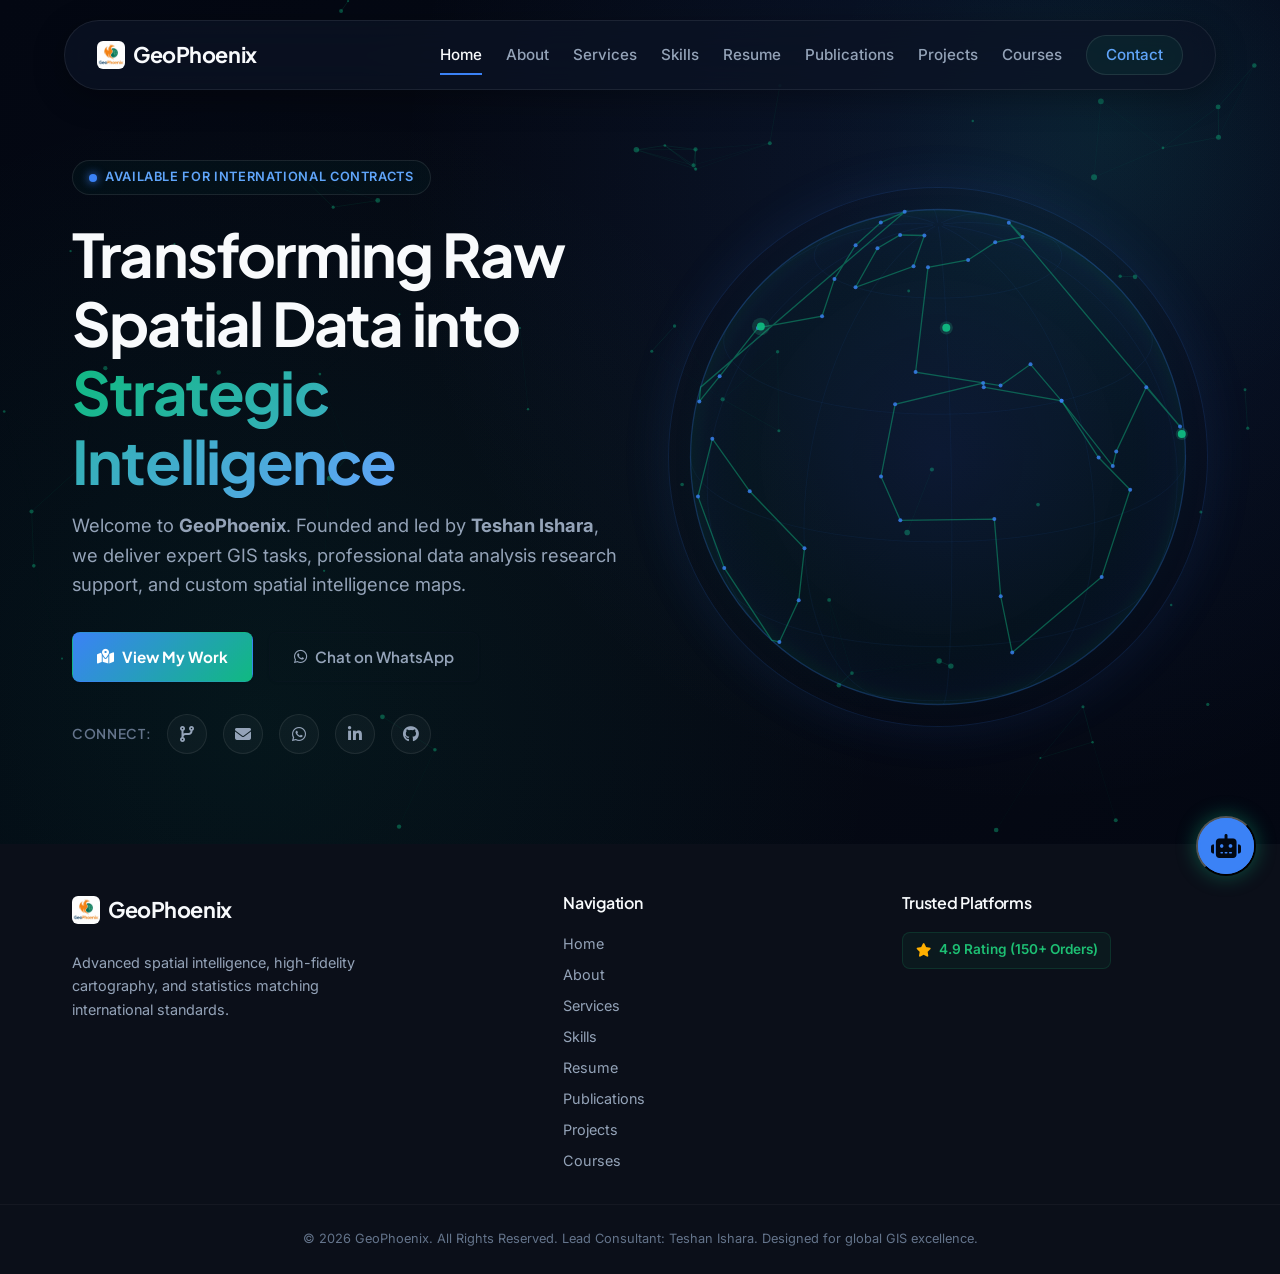
==== index.html @ 9469220d "feat: implement interactive 3D mesh globe with boundaries, nest stats subsection inside about, incre" ====
<!DOCTYPE html>
<html lang="en">

<head>
    <meta charset="UTF-8">
    <meta name="viewport" content="width=device-width, initial-scale=1.0">
    <title>GeoPhoenix | GIS & Data Analysis Research Support</title>

    <!-- Favicon -->
    <link rel="icon" type="image/jpeg" href="assets/geophoenix-logo.jpg">

    <meta name="google-site-verification" content="uUXSE0ca8Nh4o9iMwyN0jMPc1jZENHCy-AtY5cXCFG4" />
    <meta name="msvalidate.01" content="DB58D97840555A945434D1D0129786B9" />
    <meta name="description"
        content="GeoPhoenix provides expert GIS tasks, data analysis research support, and spatial modeling using QGIS, Python, and SPSS. Led by Teshan Ishara.">
    <meta name="keywords"
        content="gis tasks, data analysis research support, gis consultant, spatial intelligence, QGIS expert, ArcGIS Pro consultant, python data analysis, R scripting, SPSS academic support, GIS mapping, remote sensing, Sri Lanka, USA, UK, Europe, Australia">
    <meta name="author" content="GeoPhoenix">
    <link rel="canonical" href="https://geophoenixgis.com/">

    <!-- Open Graph (Facebook / LinkedIn) -->
    <meta property="og:type" content="website">
    <meta property="og:site_name" content="GeoPhoenix">
    <meta property="og:title" content="GeoPhoenix | GIS Tasks & Data Analysis Research Support">
    <meta property="og:description"
        content="Expert GIS tasks, remote sensing, urban planning, service area routing, and data modeling with QGIS, ArcGIS Pro, Python, R, and SPSS.">
    <meta property="og:image" content="https://geophoenixgis.com/assets/geophoenix-logo.jpg">
    <meta property="og:url" content="https://geophoenixgis.com/">

    <!-- Twitter -->
    <meta name="twitter:card" content="summary_large_image">
    <meta name="twitter:title" content="GeoPhoenix | GIS Tasks & Data Analysis Research Support">
    <meta name="twitter:description"
        content="Expert GIS tasks, data analysis research support, routing, and statistical data modeling. QGIS, ArcGIS Pro, Python, R, SPSS.">
    <meta name="twitter:image" content="https://geophoenixgis.com/assets/geophoenix-logo.jpg">

    <!-- Fonts -->
    <link rel="preconnect" href="https://fonts.googleapis.com">
    <link rel="preconnect" href="https://fonts.gstatic.com" crossorigin>
    <link
        href="https://fonts.googleapis.com/css2?family=Inter:wght@300;400;500;600;700&family=Plus+Jakarta+Sans:wght@300;400;500;600;700;800&display=swap"
        rel="stylesheet">

    <!-- FontAwesome for Icons -->
    <link rel="stylesheet" href="https://cdnjs.cloudflare.com/ajax/libs/font-awesome/6.4.0/css/all.min.css">

    <!-- Custom CSS (Parallel Loading for Performance with Cache-Busting) -->
    <link rel="stylesheet" href="css/variables.css?v=3.0">
    <link rel="stylesheet" href="css/base.css?v=3.0">
    <link rel="stylesheet" href="css/portfolio.css?v=3.0">
    <link rel="stylesheet" href="css/lms.css?v=3.0">
    <link rel="stylesheet" href="css/chatbot.css?v=3.0">
    <link rel="stylesheet" href="css/animations.css?v=3.0">

    <!-- JSON-LD Structured Data for SEO (Google Search Starter Guide Compliant) -->
    <script type="application/ld+json">
    {
      "@context": "https://schema.org",
      "@type": "ProfessionalService",
      "name": "GeoPhoenix - GIS, Data Analysis & Research Support",
      "image": "https://geophoenixgis.com/assets/geophoenix-logo.jpg",
      "logo": "https://geophoenixgis.com/assets/geophoenix-logo.jpg",
      "description": "GeoPhoenix provides expert GIS tasks, professional data analysis research support, and custom spatial modeling using QGIS, ArcGIS Pro, Python, R, and SPSS.",
      "url": "https://geophoenixgis.com/",
      "telephone": "+94715298267",
      "email": "contact@geophoenixgis.com",
      "priceRange": "$$",
      "address": {
        "@type": "PostalAddress",
        "addressCountry": "LK"
      },
      "founder": {
        "@type": "Person",
        "name": "Teshan Ishara",
        "jobTitle": "Founder & Lead GIS Specialist",
        "image": "https://geophoenixgis.com/assets/teshan-profile.jpg",
        "worksFor": {
          "@type": "Organization",
          "name": "University of Southampton"
        }
      },
      "sameAs": [
        "https://www.linkedin.com/in/teshan-ishara-80b9bb156",
        "https://github.com/teshanishara",
        "https://www.fiverr.com/s/AyNPwDX"
      ],
      "aggregateRating": {
        "@type": "AggregateRating",
        "ratingValue": "4.9",
        "reviewCount": "150"
      },
      "knowsAbout": [
        "Geographic Information Systems",
        "GIS Tasks",
        "Data Analysis Research Support",
        "QGIS",
        "ArcGIS Pro",
        "Python Data Science",
        "R Statistics",
        "SPSS Academic Support",
        "Marine Science",
        "Environmental Spatial Modeling"
      ]
    }
    </script>
</head>

<body>



    <!-- Header / Navigation -->
    <header class="header">
        <div class="container nav-container">
            <a href="#" class="logo" id="nav-logo"
                style="display: inline-flex; align-items: center; gap: var(--space-2);">
                <img src="assets/geophoenix-logo.jpg" alt="GeoPhoenix Logo"
                    style="height: 28px; width: 28px; border-radius: 6px; object-fit: cover;">
                <span class="logo-text">GeoPhoenix</span>
            </a>

            <nav class="nav-links" id="nav-menu">
                <a href="#home" class="nav-link active">Home</a>
                <a href="#about" class="nav-link">About</a>
                <a href="#services" class="nav-link">Services</a>
                <a href="#skills" class="nav-link">Skills</a>
                <a href="#resume" class="nav-link">Resume</a>
                <a href="#publications" class="nav-link">Publications</a>
                <a href="#projects" class="nav-link">Projects</a>
                <a href="#courses" class="nav-link">Courses</a>
                <a href="#contact" class="nav-link contact-btn">Contact</a>
            </nav>

            <button class="hamburger-menu" id="hamburger" aria-label="Toggle Navigation Menu">
                <span class="bar"></span>
                <span class="bar"></span>
                <span class="bar"></span>
            </button>
        </div>
    </header>

    <!-- Hero Section -->
    <section class="hero-section" id="home">
        <!-- Interactive Canvas Particle Background -->
        <canvas id="data-canvas" class="hero-particles"></canvas>
        <div class="hero-bg-glow"></div>
        <div class="container hero-container">
            <div class="hero-content">
                <div class="badge-container">
                    <span class="badge-dot"></span>
                    <span class="hero-badge">Available for International Contracts</span>
                </div>

                <h1 class="hero-title">
                    Transforming Raw Spatial Data into <span class="text-glow">Strategic Intelligence</span>
                </h1>

                <p class="hero-subtitle">
                    Welcome to <strong class="name-highlight">GeoPhoenix</strong>. Founded and led by <strong
                        class="name-highlight">Teshan Ishara</strong>, we deliver expert GIS tasks, professional data
                    analysis research support, and custom spatial intelligence maps.
                </p>

                <div class="hero-actions">
                    <a href="#projects" class="btn btn-primary">
                        <i class="fa-solid fa-map-location-dot"></i> View My Work
                    </a>
                    <a href="https://wa.me/94715298267?text=Hi%20Teshan,%20I%20am%20interested%20in%20your%20GIS%20and%20Data%20Analysis%20services."
                        target="_blank" class="btn btn-outline">
                        <i class="fa-brands fa-whatsapp"></i> Chat on WhatsApp
                    </a>
                </div>

                <div class="hero-socials">
                    <span class="social-label">Connect:</span>
                    <a href="https://www.fiverr.com/s/AyNPwDX" target="_blank" class="social-icon"
                        title="Fiverr Profile"><i class="fa-solid fa-code-branch"></i></a>
                    <a href="mailto:contact@geophoenixgis.com" class="social-icon" title="Email Me"><i
                            class="fa-solid fa-envelope"></i></a>
                    <a href="https://wa.me/94715298267?text=Hi%20Teshan,%20I%20am%20interested%20in%20your%20GIS%20and%20Data%20Analysis%20services."
                        target="_blank" class="social-icon" title="WhatsApp Me"><i
                            class="fa-brands fa-whatsapp"></i></a>
                    <a href="https://www.linkedin.com/in/teshan-ishara-80b9bb156" target="_blank" class="social-icon"
                        title="LinkedIn Profile"><i class="fa-brands fa-linkedin-in"></i></a>
                    <a href="https://github.com/teshanishara" target="_blank" class="social-icon"
                        title="GitHub Profile"><i class="fa-brands fa-github"></i></a>
                </div>
            </div>

            <div class="hero-media">
                <!-- Large Centerpiece 3D Canvas Earth Globe -->
                <div class="globe-wrapper">
                    <canvas id="globe-canvas"></canvas>
                </div>
            </div>
        </div>
    </section>

    <!-- About Me Section -->
    <section class="about-section" id="about">
        <div class="container">
            <div class="section-header">
                <span class="section-subtitle">Profile</span>
                <h2 class="section-title">Bridging Ecological Science & Spatial Analytics</h2>
            </div>

            <div class="about-bento">
                <!-- Card 1: Professional Profile Headshot (spans 1 column) -->
                <div class="glass-card bento-image-card reveal-on-scroll slide-up">
                    <img src="assets/teshan-profile.jpg?v=3.0" alt="Teshan Ishara - Founder & Lead GIS Specialist">
                </div>

                <!-- Card 2: Description (spans 2 columns) -->
                <div class="glass-card bento-desc-card reveal-on-scroll slide-up">
                    <p
                        style="margin-bottom: var(--space-4); font-size: 1.05rem; color: var(--text-primary); font-weight: 500;">
                        With a strong academic background in spatial analysis and data science, I have spent over 6
                        years
                        delivering highly accurate GIS mapping, urban planning layouts, service area analysis, and
                        statistical models for clients across the USA, UK, Europe, and Australia. I merge domain
                        expertise
                        in environmental systems with advanced geoprocessing to solve complex spatial challenges.
                    </p>
                    <p style="color: var(--text-secondary); font-size: 0.95rem;">
                        Whether you need a flood risk vulnerability assessment, municipal suitability analysis, service
                        accessibility mapping, or sophisticated scripting in Python, R, and SPSS to automate spatial
                        workflows, I deliver professional-grade, publication-ready spatial outputs.
                    </p>
                </div>

                <!-- Card 3: Academic Badge (spans 1 column) -->
                <div class="glass-card bento-badge-card reveal-on-scroll slide-up">
                    <div class="badge-icon"><i class="fa-solid fa-graduation-cap"></i></div>
                    <h3>BSc (Hons)</h3>
                    <p>Fisheries & Marine Sciences</p>
                </div>

                <!-- Card 4: Research Assistant (spans 1 column) -->
                <div class="glass-card bento-badge-card reveal-on-scroll slide-up">
                    <div class="badge-icon" style="color: var(--accent-mint);"><i class="fa-solid fa-flask-vial"></i>
                    </div>
                    <h3>Research</h3>
                    <p
                        style="font-size: 0.85rem; line-height: 1.4; color: var(--text-secondary); max-width: 90%; margin: 0.5rem auto 0;">
                        Research Assistant for University of Southampton projects, specializing in data analysis and
                        geospatial research support.
                    </p>
                </div>

                <!-- Card 5: Quote (spans 1 column) -->
                <div class="glass-card bento-quote-card reveal-on-scroll slide-up">
                    <i class="fa-solid fa-quote-left quote-icon"></i>
                    <p>Merging ecological domain expertise with spatial science allows me to craft data models that are
                        both scientifically rigorous and visually compelling.</p>
                </div>

                <!-- Card 6: Key Points (spans 3 columns) -->
                <div class="glass-card bento-points-card reveal-on-scroll slide-up" style="grid-column: span 3;">
                    <h3 style="margin-bottom: var(--space-3); font-size: 1.25rem;">Why Work With Me</h3>
                    <div class="bento-points-grid" style="grid-template-columns: repeat(3, 1fr);">
                        <div class="bento-point-item">
                            <div class="point-icon"><i class="fa-solid fa-circle-check"></i></div>
                            <div>
                                <h4>Multidisciplinary GIS</h4>
                                <p>Expertise spanning urban planning, routing, service area analysis, and environmental
                                    science.</p>
                            </div>
                        </div>
                        <div class="bento-point-item">
                            <div class="point-icon"><i class="fa-solid fa-circle-check"></i></div>
                            <div>
                                <h4>Global Communication</h4>
                                <p>Serving corporate, academic, and governmental clients with rapid turnaround.</p>
                            </div>
                        </div>
                        <div class="bento-point-item">
                            <div class="point-icon"><i class="fa-solid fa-circle-check"></i></div>
                            <div>
                                <h4>Academic Rigor</h4>
                                <p>Specialized research support using advanced geostatistics and reproducible script
                                    pipelines.</p>
                            </div>
                        </div>
            <!-- Stats Dashboard Sub-section -->
            <div class="stats-section" style="margin-top: var(--space-8); width: 100%; border: none; background: transparent; padding: 0;">
                <div class="stats-container">
                    <div class="stat-card">
                        <div class="stat-icon-wrap"><i class="fa-solid fa-earth-americas"></i></div>
                        <div class="stat-numbers"><span class="counter" data-target="150">0</span>+</div>
                        <div class="stat-label">Completed Orders Globally</div>
                    </div>
                    <div class="stat-card">
                        <div class="stat-icon-wrap"><i class="fa-solid fa-users"></i></div>
                        <div class="stat-numbers"><span class="counter" data-target="100">0</span>+</div>
                        <div class="stat-label">Unique Global Clients</div>
                    </div>
                    <div class="stat-card">
                        <div class="stat-icon-wrap"><i class="fa-solid fa-star"></i></div>
                        <div class="stat-numbers"><span class="counter-float" data-target="4.9">0.0</span>/5.0</div>
                        <div class="stat-label">Fiverr Client Rating</div>
                    </div>
                    <div class="stat-card">
                        <div class="stat-icon-wrap"><i class="fa-solid fa-clock"></i></div>
                        <div class="stat-numbers">&lt; <span class="counter" data-target="1">0</span> Hr</div>
                        <div class="stat-label">Average Response Rate</div>
                    </div>
                    <div class="stat-card">
                        <div class="stat-icon-wrap"><i class="fa-solid fa-briefcase"></i></div>
                        <div class="stat-numbers"><span class="counter" data-target="6">0</span>+ Yrs</div>
                        <div class="stat-label">Professional Experience</div>
                    </div>
                </div>
            </div>
        </div>
    </section>

    <!-- Services Section -->
    <section class="services-section" id="services">
        <div class="hexagon-bg"></div>
        <div class="container">
            <div class="section-header center">
                <span class="subtitle">My Offerings</span>
                <h2 class="section-title">Specialized GIS & Data Analysis Services</h2>
                <div class="accent-line center"></div>
                <p class="section-description">
                    High-fidelity spatial modeling, academic statistics, and custom research packages tailored to meet
                    international publication standards.
                </p>
            </div>

            <div class="services-grid-container">
                <!-- Card 1: GIS Mapping Services -->
                <div class="service-card glass-card">
                    <div class="service-glow-edge"></div>
                    <div class="card-badge">GIS Specialist</div>
                    <div class="service-icon-wrap">
                        <i class="fa-solid fa-earth-americas"></i>
                    </div>
                    <h3>GIS Mapping & Remote Sensing</h3>
                    <p class="card-desc">Advanced spatial data rendering, terrain modeling, and satellite imagery
                        analysis to map environmental hazards and changes.</p>
                    <ul class="service-features-list">
                        <li><i class="fa-solid fa-caret-right"></i> <strong>Flood Risk Maps</strong> - Hydrological
                            modeling & inundation zone delineation</li>
                        <li><i class="fa-solid fa-caret-right"></i> <strong>LULC Mapping</strong> - Land Use/Cover
                            classification via remote sensing</li>
                        <li><i class="fa-solid fa-caret-right"></i> <strong>Suitability Analysis</strong> -
                            Multi-criteria evaluation for site selection</li>
                        <li><i class="fa-solid fa-caret-right"></i> <strong>Heat Island Analysis</strong> - Land Surface
                            Temperature (LST) mapping</li>
                    </ul>
                </div>

                <!-- Card 2: Data Analysis & Visualization -->
                <div class="service-card glass-card highlighted-card">
                    <div class="service-glow-edge"></div>
                    <div class="card-badge recommended-badge">Recommended</div>
                    <div class="service-icon-wrap">
                        <i class="fa-solid fa-chart-line"></i>
                    </div>
                    <h3>Data Analysis & Visualization</h3>
                    <p class="card-desc">Leveraging Python, R, and SPSS to conduct statistical validation, ecological
                        modeling, and generate high-impact reports.</p>
                    <ul class="service-features-list">
                        <li><i class="fa-solid fa-caret-right"></i> <strong>Python/R Statistical Analysis</strong> -
                            Scripted spatial modeling & ANOVA</li>
                        <li><i class="fa-solid fa-caret-right"></i> <strong>SPSS Data Support</strong> - Hypotheses
                            testing, regression & correlation</li>
                        <li><i class="fa-solid fa-caret-right"></i> <strong>Interactive Dashboards</strong> - Custom
                            data viz, charts, & HTML reports</li>
                        <li><i class="fa-solid fa-caret-right"></i> <strong>Plant Ecology Analysis</strong> - Species
                            abundance & community modeling</li>
                    </ul>
                </div>

                <!-- Card 3: Academic Support Package -->
                <div class="service-card glass-card">
                    <div class="service-glow-edge"></div>
                    <div class="card-badge">Academic</div>
                    <div class="service-icon-wrap">
                        <i class="fa-solid fa-user-graduate"></i>
                    </div>
                    <h3>Academic Support Package</h3>
                    <p class="card-desc">Comprehensive support for university theses and research publications, bridging
                        methodology and results.</p>
                    <ul class="service-features-list">
                        <li><i class="fa-solid fa-caret-right"></i> <strong>Thesis GIS Chapters</strong> - Map design,
                            layout creation, and data descriptions</li>
                        <li><i class="fa-solid fa-caret-right"></i> <strong>Research Map Design</strong> -
                            High-resolution figures for journal submission</li>
                        <li><i class="fa-solid fa-caret-right"></i> <strong>Methodology Design</strong> - Explaining
                            spatial analysis steps and model validation</li>
                        <li><i class="fa-solid fa-caret-right"></i> <strong>Scientific Data Modeling</strong> -
                            Statistical results verification and formatting</li>
                    </ul>
                </div>
            </div>
        </div>
    </section>

    <!-- Skills Matrix Section -->
    <section class="skills-section" id="skills">
        <div class="container">
            <div class="section-header center">
                <span class="subtitle">My Arsenal</span>
                <h2 class="section-title">Technical Expertise & Toolkit</h2>
                <div class="accent-line center"></div>
            </div>

            <div class="skills-grid">
                <!-- GIS Software -->
                <div class="skill-category-card">
                    <div class="category-header">
                        <i class="fa-solid fa-layer-group"></i>
                        <h3>GIS & Remote Sensing</h3>
                    </div>
                    <ul class="skill-list">
                        <li>
                            <div class="skill-info"><span>QGIS</span><span class="percentage">95%</span></div>
                            <div class="progress-bar">
                                <div class="progress-fill" style="width: 95%"></div>
                            </div>
                        </li>
                        <li>
                            <div class="skill-info"><span>ArcGIS Pro</span><span class="percentage">90%</span></div>
                            <div class="progress-bar">
                                <div class="progress-fill" style="width: 90%"></div>
                            </div>
                        </li>
                        <li>
                            <div class="skill-info"><span>ArcMap</span><span class="percentage">85%</span></div>
                            <div class="progress-bar">
                                <div class="progress-fill" style="width: 85%"></div>
                            </div>
                        </li>
                        <li>
                            <div class="skill-info"><span>Cartography & Layout Design</span><span
                                    class="percentage">95%</span></div>
                            <div class="progress-bar">
                                <div class="progress-fill" style="width: 95%"></div>
                            </div>
                        </li>
                    </ul>
                </div>

                <!-- Programming & Data Science -->
                <div class="skill-category-card">
                    <div class="category-header">
                        <i class="fa-solid fa-code"></i>
                        <h3>Data Science & Scripting</h3>
                    </div>
                    <ul class="skill-list">
                        <li>
                            <div class="skill-info"><span>Python (Pandas, GeoPandas, Rasterio)</span><span
                                    class="percentage">85%</span></div>
                            <div class="progress-bar">
                                <div class="progress-fill" style="width: 85%"></div>
                            </div>
                        </li>
                        <li>
                            <div class="skill-info"><span>R Studio (ggplot2, sf, raster)</span><span
                                    class="percentage">80%</span></div>
                            <div class="progress-bar">
                                <div class="progress-fill" style="width: 80%"></div>
                            </div>
                        </li>
                        <li>
                            <div class="skill-info"><span>Advanced MS Excel (VBA, PowerQuery)</span><span
                                    class="percentage">95%</span></div>
                            <div class="progress-bar">
                                <div class="progress-fill" style="width: 95%"></div>
                            </div>
                        </li>
                        <li>
                            <div class="skill-info"><span>SQL Spatial Databases</span><span
                                    class="percentage">75%</span></div>
                            <div class="progress-bar">
                                <div class="progress-fill" style="width: 75%"></div>
                            </div>
                        </li>
                    </ul>
                </div>

                <!-- Specialized Domain Areas -->
                <div class="skill-category-card">
                    <div class="category-header">
                        <i class="fa-solid fa-anchor"></i>
                        <h3>Domain Specializations</h3>
                    </div>
                    <ul class="skill-list">
                        <li>
                            <div class="skill-info"><span>Marine Spatial Planning</span><span
                                    class="percentage">90%</span></div>
                            <div class="progress-bar">
                                <div class="progress-fill" style="width: 90%"></div>
                            </div>
                        </li>
                        <li>
                            <div class="skill-info"><span>Environmental Impact Assessment (EIA)</span><span
                                    class="percentage">85%</span></div>
                            <div class="progress-bar">
                                <div class="progress-fill" style="width: 85%"></div>
                            </div>
                        </li>
                        <li>
                            <div class="skill-info"><span>Terrain & Hydrological Modeling</span><span
                                    class="percentage">90%</span></div>
                            <div class="progress-bar">
                                <div class="progress-fill" style="width: 90%"></div>
                            </div>
                        </li>
                        <li>
                            <div class="skill-info"><span>Remote Sensing Raster Analysis</span><span
                                    class="percentage">88%</span></div>
                            <div class="progress-bar">
                                <div class="progress-fill" style="width: 88%"></div>
                            </div>
                        </li>
                    </ul>
                </div>
            </div>
        </div>
    </section>

    <!-- Resume & Academic Portfolio Section -->
    <section class="resume-section" id="resume">
        <div class="container">
            <div class="section-header center">
                <span class="subtitle">Qualifications</span>
                <h2 class="section-title">Professional & Academic Timeline</h2>
                <div class="accent-line center"></div>
            </div>

            <div class="resume-grid">
                <!-- Left Column: Experience -->
                <div class="resume-column">
                    <h3 class="column-title"><i class="fa-solid fa-briefcase"></i> Work Experience</h3>
                    <div class="timeline">
                        <div class="timeline-item active-role glass-card"
                            style="border-left: 2px solid var(--accent-mint);">
                            <span class="timeline-date">15/11/2025 – CURRENT</span>
                            <h4>Research Assistant (Spatial Intelligence)</h4>
                            <p class="timeline-location">University of Southampton, UK (Remote / Collaboration)</p>
                            <p class="timeline-details">
                                Conducting data analysis, spatial modeling, and academic research support under the
                                supervision of:
                                <br><strong style="color: var(--accent-mint);">Mrs. Imali Manikarachchige, BSc (Sri
                                    Lanka), MSc (Sweden)</strong>
                                <br><span style="font-size: 0.85rem; opacity: 0.9;">PhD Researcher, Faculty of
                                    Engineering and Physical Sciences, University of Southampton.</span>
                            </p>
                        </div>
                        <div class="timeline-item glass-card">
                            <span class="timeline-date">04/03/2025 – 04/03/2026</span>
                            <h4>Graduate Teaching Assistant</h4>
                            <p class="timeline-location">University of Ruhuna, Matara, Sri Lanka</p>
                            <p class="timeline-details">Assisted in teaching geospatial analysis, aquatic sciences,
                                statistics, and mentored undergraduate students in GIS laboratory projects.</p>
                        </div>
                        <div class="timeline-item glass-card">
                            <span class="timeline-date">01/10/2024 – 07/12/2024</span>
                            <h4>Data Analyst</h4>
                            <p class="timeline-location">Vitanic Plantation and Aquarium, Badalkumbura, Sri Lanka</p>
                            <p class="timeline-details">Analyzed environmental parameter datasets, managed quality
                                control logs, and structured business data dashboards for operational modeling.</p>
                        </div>
                        <div class="timeline-item glass-card">
                            <span class="timeline-date">01/2019 – CURRENT</span>
                            <h4>GIS Mapping Technician (Freelance)</h4>
                            <p class="timeline-location">Fiverr, Tel Aviv, Israel (Remote)</p>
                            <p class="timeline-details">Completed 150+ international orders. Delivers customized maps,
                                terrain analysis (DEM), remote sensing, suitability maps, and spatial database design
                                for global clients.</p>
                        </div>
                    </div>
                </div>

                <!-- Right Column: Education & Credentials -->
                <div class="resume-column">
                    <h3 class="column-title"><i class="fa-solid fa-graduation-cap"></i> Education & Diplomas</h3>
                    <div class="timeline">
                        <div class="timeline-item glass-card">
                            <span class="timeline-date">17/03/2020 – 30/09/2024</span>
                            <h4>BSc (Hons) in Fisheries and Marine Sciences</h4>
                            <p class="timeline-location">University of Ruhuna, Matara, Sri Lanka</p>
                            <div class="timeline-details">
                                <strong>Level in EQF: EQF Level 6</strong>
                                <p class="resume-thesis"><strong>Thesis:</strong> Assessing the Fishing Grounds and the
                                    Influence of Oceanographic Variables on Skipjack tuna (Katsuwonus pelamis)
                                    distribution and abundance along the Southern Coast of Sri Lanka.</p>
                            </div>
                        </div>
                        <div class="timeline-item glass-card">
                            <span class="timeline-date">11/2024</span>
                            <h4>Advanced Diploma in Geographic Information Systems</h4>
                            <p class="timeline-location">Alison (EQF Level 5)</p>
                            <p class="timeline-details">Spatial database management, vector/raster modeling, and
                                geospatial intelligence pipelines.</p>
                        </div>
                        <div class="timeline-item glass-card">
                            <span class="timeline-date">10/2024</span>
                            <h4>Diploma in Environmental Quality Monitoring & Analysis</h4>
                            <p class="timeline-location">Alison (EQF Level 5)</p>
                            <p class="timeline-details">Water, soil, and air quality index calculation and environmental
                                assessment methodologies.</p>
                        </div>
                    </div>
                </div>
            </div>

            <!-- Publications & Volunteering Row -->
            <!-- Publications & Research Row -->
            <div class="resume-sub-sections">
                <div class="resume-sub-column glass-card">
                    <h3 class="sub-column-title"><i class="fa-solid fa-book-open"></i> Publications & Research</h3>
                    <div class="publication-item">
                        <span class="pub-year">2025</span>
                        <h4>Assessing the Fishing Grounds and the Influence of Oceanographic Variables on Skipjack tuna
                            (Katsuwonus pelamis) distribution and abundance along the Southern Coast of Sri Lanka</h4>
                        <p class="pub-authors">Authors: Ishara, K.P.T., Bandara, A.M.K.A., Herath, S.S.</p>
                        <p class="pub-desc">Abstract publication examining spatial distributions of fisheries resources
                            relative to satellite-derived oceanographic properties (SST, Chlorophyll-a).</p>
                    </div>
                </div>
            </div>
        </div>
    </section>

    <!-- Books & Publications Section -->
    <section class="publications-section" id="publications">
        <div class="container">
            <div class="section-header center">
                <span class="subtitle">Publications & Writings</span>
                <h2 class="section-title">Self-Published Books & Blogging</h2>
                <div class="accent-line center"></div>
                <p class="section-description">
                    Author of technical prompt bibles, academic GIS resources, and modern wealth-creation literature, as
                    well as digital growth blogging.
                </p>
            </div>

            <!-- Publications Showcase Layout -->
            <div class="publications-layout">
                <!-- Centerpiece: Blogger Card -->
                <div class="publications-card blog-card glass-card reveal-on-scroll slide-left">
                    <div class="blog-glow-edge"></div>
                    <span class="blog-badge">Personal Blog</span>
                    <div class="blog-card-content">
                        <div class="service-icon-wrap" style="margin-bottom: var(--space-4);">
                            <i class="fa-solid fa-square-rss"></i>
                        </div>
                        <div class="blog-info">
                            <h3 style="font-size: 1.5rem; margin-bottom: var(--space-2);">Personal Finance & Digital
                                Marketing</h3>
                            <span class="blog-domain"
                                style="font-size: 0.85rem; color: var(--accent-mint); font-weight: 600; display: block; margin-bottom: var(--space-3);">teshangrowthacademy.blogspot.com</span>
                            <p class="blog-desc"
                                style="font-size: 0.95rem; color: var(--text-secondary); margin-bottom: var(--space-4);">
                                Explore practical insights on building passive income, investment secrets, digital
                                marketing workflows, and self-growth strategies at Teshan Growth Academy.</p>
                            <div class="blog-topics" style="display: flex; gap: 0.4rem; margin-bottom: var(--space-6);">
                                <span class="project-tag">Passive Income</span>
                                <span class="project-tag">Digital Marketing</span>
                                <span class="project-tag">Wealth Building</span>
                            </div>
                            <a href="https://teshangrowthacademy.blogspot.com/" target="_blank"
                                class="btn btn-primary blog-btn">
                                <i class="fa-solid fa-arrow-up-right-from-square"></i> Visit Growth Academy
                            </a>
                        </div>
                    </div>
                </div>

                <!-- Right Column: Horizontal book shelf carousel -->
                <div class="books-slider-container reveal-on-scroll slide-right">
                    <h3 style="margin-bottom: var(--space-4); font-size: 1.25rem; font-family: var(--font-heading);"><i
                            class="fa-solid fa-book-open"></i> Published Amazon Books</h3>
                    <div class="books-slider-wrapper" style="position: relative; width: 100%;">
                        <button class="slider-arrow prev" id="btn-prev-books" aria-label="Scroll left" type="button"><i
                                class="fa-solid fa-chevron-left"></i></button>
                        <div class="books-grid">
                            <!-- Book 1 -->
                            <div class="book-card">
                                <img src="assets/projects/book-deepfakes.jpg"
                                    alt="Guardian of the Digital Self book cover" class="book-cover" loading="lazy">
                                <div class="book-overlay">
                                    <h4>Guardian of the Digital Self</h4>
                                    <p>AI & Safety</p>
                                    <a href="https://www.amazon.com/dp/B0GZCK98VG" target="_blank"
                                        class="btn btn-primary btn-mini book-btn">
                                        <i class="fa-brands fa-amazon"></i> Buy on Amazon
                                    </a>
                                </div>
                            </div>

                            <!-- Book 2 -->
                            <div class="book-card">
                                <img src="assets/projects/book-sonic-playbook.jpg"
                                    alt="The Sonic Gold Playbook book cover" class="book-cover" loading="lazy">
                                <div class="book-overlay">
                                    <h4>The Sonic Gold Playbook</h4>
                                    <p>AI Music</p>
                                    <a href="https://www.amazon.com/dp/B0GZWGZC5G" target="_blank"
                                        class="btn btn-primary btn-mini book-btn">
                                        <i class="fa-brands fa-amazon"></i> Buy on Amazon
                                    </a>
                                </div>
                            </div>

                            <!-- Book 3 -->
                            <div class="book-card">
                                <img src="assets/projects/book-sonic-branding.jpg"
                                    alt="Suno AI for Sonic Branding book cover" class="book-cover" loading="lazy">
                                <div class="book-overlay">
                                    <h4>Suno AI for Sonic Branding</h4>
                                    <p>Sonic Branding</p>
                                    <a href="https://www.amazon.com/dp/B0GYB7FL5P" target="_blank"
                                        class="btn btn-primary btn-mini book-btn">
                                        <i class="fa-brands fa-amazon"></i> Buy on Amazon
                                    </a>
                                </div>
                            </div>

                            <!-- Book 4 -->
                            <div class="book-card">
                                <img src="assets/projects/book-cinematic-suno.jpg"
                                    alt="The Cinematic Suno Bible book cover" class="book-cover" loading="lazy">
                                <div class="book-overlay">
                                    <h4>The Cinematic Suno Bible</h4>
                                    <p>Cinematic AI</p>
                                    <a href="https://www.amazon.com/dp/B0GYWMFQ3T" target="_blank"
                                        class="btn btn-primary btn-mini book-btn">
                                        <i class="fa-brands fa-amazon"></i> Buy on Amazon
                                    </a>
                                </div>
                            </div>

                            <!-- Book 5 -->
                            <div class="book-card">
                                <img src="assets/projects/book-ai-recruitment.jpg"
                                    alt="AI for HR and Recruitment book cover" class="book-cover" loading="lazy">
                                <div class="book-overlay">
                                    <h4>AI for HR and Recruitment</h4>
                                    <p>HR Automation</p>
                                    <a href="https://www.amazon.com/dp/B0GYQM1KM3" target="_blank"
                                        class="btn btn-primary btn-mini book-btn">
                                        <i class="fa-brands fa-amazon"></i> Buy on Amazon
                                    </a>
                                </div>
                            </div>

                            <!-- Book 6 -->
                            <div class="book-card">
                                <img src="assets/projects/book-gis-oceanography.jpg"
                                    alt="Advanced GIS for Oceanography book cover" class="book-cover" loading="lazy">
                                <div class="book-overlay">
                                    <h4>Advanced GIS for Oceanography</h4>
                                    <p>GIS & Oceans</p>
                                    <a href="https://www.amazon.com/dp/B0GKJ13P6K" target="_blank"
                                        class="btn btn-primary btn-mini book-btn">
                                        <i class="fa-brands fa-amazon"></i> Buy on Amazon
                                    </a>
                                </div>
                            </div>

                            <!-- Book 7 -->
                            <div class="book-card">
                                <img src="assets/projects/book-suno-bundle.jpg"
                                    alt="Suno AI Prompt Guide Bundle book cover" class="book-cover" loading="lazy">
                                <div class="book-overlay">
                                    <h4>Suno AI Prompt Guide Bundle</h4>
                                    <p>Prompt Bundle</p>
                                    <a href="https://www.amazon.com/dp/B0GNJPC35J" target="_blank"
                                        class="btn btn-primary btn-mini book-btn">
                                        <i class="fa-brands fa-amazon"></i> Buy on Amazon
                                    </a>
                                </div>
                            </div>

                            <!-- Book 8 -->
                            <div class="book-card">
                                <img src="assets/projects/book-midnight-vibes.jpg"
                                    alt="Midnight Thoughts & Lonely Vibes book cover" class="book-cover" loading="lazy">
                                <div class="book-overlay">
                                    <h4>Midnight Thoughts & Lonely Vibes</h4>
                                    <p>Creative Prompts</p>
                                    <a href="https://www.amazon.com/dp/B0GX34WZCD" target="_blank"
                                        class="btn btn-primary btn-mini book-btn">
                                        <i class="fa-brands fa-amazon"></i> Buy on Amazon
                                    </a>
                                </div>
                            </div>

                            <!-- Book 9 -->
                            <div class="book-card">
                                <img src="assets/projects/book-billionaire-hustles.jpg"
                                    alt="250 Side Hustles for Wealth book cover" class="book-cover" loading="lazy">
                                <div class="book-overlay">
                                    <h4>250 Side Hustles for Wealth</h4>
                                    <p>Side Hustles</p>
                                    <a href="https://www.amazon.com/dp/B0GX55398S" target="_blank"
                                        class="btn btn-primary btn-mini book-btn">
                                        <i class="fa-brands fa-amazon"></i> Buy on Amazon
                                    </a>
                                </div>
                            </div>

                            <!-- Book 10 -->
                            <div class="book-card">
                                <img src="assets/projects/book-meditation-yoga.jpg"
                                    alt="Suno Prompts for Meditation & Yoga book cover" class="book-cover"
                                    loading="lazy">
                                <div class="book-overlay">
                                    <h4>Suno for Meditation & Yoga</h4>
                                    <p>Wellness Audio</p>
                                    <a href="https://www.amazon.com/dp/B0GX2Y8972" target="_blank"
                                        class="btn btn-primary btn-mini book-btn">
                                        <i class="fa-brands fa-amazon"></i> Buy on Amazon
                                    </a>
                                </div>
                            </div>

                            <!-- Book 11 -->
                            <div class="book-card">
                                <img src="assets/projects/book-lofi-handbook.jpg"
                                    alt="The Lo-Fi & Chillwave Suno Handbook book cover" class="book-cover"
                                    loading="lazy">
                                <div class="book-overlay">
                                    <h4>Lo-Fi & Chillwave Handbook</h4>
                                    <p>Passive Income</p>
                                    <a href="https://www.amazon.com/dp/B0GXX2S8PJ" target="_blank"
                                        class="btn btn-primary btn-mini book-btn">
                                        <i class="fa-brands fa-amazon"></i> Buy on Amazon
                                    </a>
                                </div>
                            </div>
                            <button class="slider-arrow next" id="btn-next-books" aria-label="Scroll right"
                                type="button"><i class="fa-solid fa-chevron-right"></i></button>
                        </div>
                    </div>
                </div>
            </div>
    </section>

    <!-- Projects Portfolio Gallery -->
    <section class="portfolio-section" id="projects">
        <div class="container">
            <div class="section-header center">
                <span class="subtitle">Portfolio</span>
                <h2 class="section-title">Featured Professional Projects</h2>
                <div class="accent-line center"></div>
                <p class="section-description">
                    A curated selection of spatial analysis, cartographic designs, and data modeling tasks completed for
                    global clients.
                </p>
            </div>

            <!-- Portfolio Filter Buttons -->
            <div class="portfolio-filters">
                <button class="filter-btn active" data-filter="all">All Projects</button>
                <button class="filter-btn" data-filter="gis">GIS Mapping</button>
                <button class="filter-btn" data-filter="analysis">Data Analysis</button>
                <button class="filter-btn" data-filter="environmental">Marine & Environmental</button>
            </div>

            <!-- Projects Grid -->
            <div class="projects-grid" id="projects-container">

                <!-- Project 1: Fuel Model Map -->
                <div class="project-card filter-item gis environmental" data-category="gis,environmental">
                    <div class="project-image-wrap">
                        <img src="assets/projects/fuel-model.png"
                            alt="Forest Fire Fuel Model Map - QGIS & Python Analysis" class="project-image"
                            loading="lazy">
                        <div class="project-overlay">
                            <span class="project-tag">GIS & Forestry</span>
                            <h3>Forest Wildfire Fuel Mapping</h3>
                            <p>Custom classification models utilizing remote sensing and spatial raster data in QGIS to
                                predict fire behavior.</p>
                            <span class="view-project-link"><i class="fa-solid fa-magnifying-glass-plus"></i>
                                Details</span>
                        </div>
                    </div>
                    <div class="project-info-box">
                        <h3>Forest Fire Fuel Model Map</h3>
                        <p class="project-tech">QGIS • Python • Raster Analysis</p>
                    </div>
                </div>

                <!-- Project 2: Geological Map -->
                <div class="project-card filter-item gis" data-category="gis">
                    <div class="project-image-wrap">
                        <img src="assets/projects/geological.png" alt="Geological Structural Terrain Mapping"
                            class="project-image" loading="lazy">
                        <div class="project-overlay">
                            <span class="project-tag">Geology</span>
                            <h3>Structural Terrain Mapping</h3>
                            <p>Detailed digitization and geological classification maps generated for resource planning
                                and mineral analysis.</p>
                            <span class="view-project-link"><i class="fa-solid fa-magnifying-glass-plus"></i>
                                Details</span>
                        </div>
                    </div>
                    <div class="project-info-box">
                        <h3>Geological & Structural Mapping</h3>
                        <p class="project-tech">ArcMap • Cartography • Digitization</p>
                    </div>
                </div>

                <!-- Project 3: Environmental Impact Map -->
                <div class="project-card filter-item gis environmental" data-category="gis,environmental">
                    <div class="project-image-wrap">
                        <img src="assets/projects/environmental-impact.png"
                            alt="Coastal Vulnerability & Environmental Impact Mapping" class="project-image"
                            loading="lazy">
                        <div class="project-overlay">
                            <span class="project-tag">Environmental</span>
                            <h3>Coastal Vulnerability Index</h3>
                            <p>Integrating oceanographic, slope, and ecological data to map zones vulnerable to erosion
                                and human activities.</p>
                            <span class="view-project-link"><i class="fa-solid fa-magnifying-glass-plus"></i>
                                Details</span>
                        </div>
                    </div>
                    <div class="project-info-box">
                        <h3>Environmental Impact & Risk Mapping</h3>
                        <p class="project-tech">QGIS • Marine Science • Multicriteria Analysis</p>
                    </div>
                </div>

                <!-- Project 4: Slope Map -->
                <div class="project-card filter-item gis analysis" data-category="gis,analysis">
                    <div class="project-image-wrap">
                        <img src="assets/projects/slope-analysis.png" alt="DEM Terrain Slope Suitability Analysis"
                            class="project-image" loading="lazy">
                        <div class="project-overlay">
                            <span class="project-tag">Spatial Analysis</span>
                            <h3>Hydrological & Slope Suitability</h3>
                            <p>Calculating slope degrees and runoffs from Digital Elevation Models (DEM) for
                                construction risk assessments.</p>
                            <span class="view-project-link"><i class="fa-solid fa-magnifying-glass-plus"></i>
                                Details</span>
                        </div>
                    </div>
                    <div class="project-info-box">
                        <h3>Terrain & Slope Stability Evaluation</h3>
                        <p class="project-tech">ArcGIS Pro • DEM • 3D Analyst</p>
                    </div>
                </div>

                <!-- Project 5: Property Map -->
                <div class="project-card filter-item gis" data-category="gis">
                    <div class="project-image-wrap">
                        <img src="assets/projects/property-cadastral.png"
                            alt="Cadastral Property Map & GIS Database Setup" class="project-image" loading="lazy">
                        <div class="project-overlay">
                            <span class="project-tag">Cadastral</span>
                            <h3>Land Use & Boundaries Setup</h3>
                            <p>Precise parcel mapping, property boundary georeferencing, and database linking for
                                municipal records.</p>
                            <span class="view-project-link"><i class="fa-solid fa-magnifying-glass-plus"></i>
                                Details</span>
                        </div>
                    </div>
                    <div class="project-info-box">
                        <h3>Cadastral Property & Land Use Mapping</h3>
                        <p class="project-tech">ArcMap • Georeferencing • Databases</p>
                    </div>
                </div>

                <!-- Project 6: Urban Design Concept -->
                <div class="project-card filter-item analysis environmental" data-category="analysis,environmental">
                    <div class="project-image-wrap">
                        <img src="assets/projects/urban-design.png"
                            alt="Urban Microclimate and Vegetation Change (NDVI)" class="project-image" loading="lazy">
                        <div class="project-overlay">
                            <span class="project-tag">Urban Ecology</span>
                            <h3>Solar Potential & NDVI Monitoring</h3>
                            <p>Analyzing thermal anomalies (LST) and vegetation health changes (NDVI) over time to
                                optimize urban designs.</p>
                            <span class="view-project-link"><i class="fa-solid fa-magnifying-glass-plus"></i>
                                Details</span>
                        </div>
                    </div>
                    <div class="project-info-box">
                        <h3>Urban Solar & Vegetation Dynamics</h3>
                        <p class="project-tech">Python (Rasterio) • R (sf) • Landsat Analysis</p>
                    </div>
                </div>

                <!-- Project 7: Customer Segmentation -->
                <div class="project-card filter-item analysis" data-category="analysis">
                    <div class="project-image-wrap">
                        <img src="assets/projects/customer-segmentation.png"
                            alt="E-commerce Customer Segmentation & Predictive Churn Modeling" class="project-image"
                            loading="lazy">
                        <div class="project-overlay">
                            <span class="project-tag">Machine Learning</span>
                            <h3>Customer Segmentation & Churn</h3>
                            <p>Optimizing customer retention and lifetime value using RFM features, K-Means clustering,
                                and Random Forest prediction.</p>
                            <span class="view-project-link"><i class="fa-solid fa-magnifying-glass-plus"></i>
                                Details</span>
                        </div>
                    </div>
                    <div class="project-info-box">
                        <h3>Customer Segmentation & Predictive Churn Modeling</h3>
                        <p class="project-tech">Python • Scikit-Learn • RFM Analysis</p>
                    </div>
                </div>

                <!-- Project 8: Clinical Trial Analysis -->
                <div class="project-card filter-item analysis" data-category="analysis">
                    <div class="project-image-wrap">
                        <img src="assets/projects/clinical-trial-analysis.png"
                            alt="Clinical Trial Drug Efficacy & Safety Analysis" class="project-image" loading="lazy">
                        <div class="project-overlay">
                            <span class="project-tag">Biostatistics</span>
                            <h3>Clinical Trial Drug Analysis</h3>
                            <p>Advanced statistical evaluation of blood pressure drug HT-42 using ANOVA, Tukey HSD, and
                                Chi-Square safety testing.</p>
                            <span class="view-project-link"><i class="fa-solid fa-magnifying-glass-plus"></i>
                                Details</span>
                        </div>
                    </div>
                    <div class="project-info-box">
                        <h3>Clinical Trial Drug Efficacy & Safety Analysis</h3>
                        <p class="project-tech">R Programming • ANOVA • Hypothesis Testing</p>
                    </div>
                </div>

                <!-- Project 9: Interactive Corporate Sales Dashboard -->
                <div class="project-card filter-item analysis direct-link" data-category="analysis">
                    <a href="projects/sales-dashboard/sales_dashboard.html" target="_blank" class="project-link-wrapper"
                        style="text-decoration: none; color: inherit; display: block;">
                        <div class="project-image-wrap">
                            <img src="assets/projects/sales-dashboard.png"
                                alt="Interactive Corporate Sales & Operations Dashboard" class="project-image"
                                loading="lazy">
                            <div class="project-overlay">
                                <span class="project-tag">Data Visualization</span>
                                <h3>Interactive Sales Dashboard</h3>
                                <p>A customized, high-fidelity business intelligence dashboard to track financial
                                    performance and operations in real-time.</p>
                                <span class="view-project-link"><i class="fa-solid fa-arrow-up-right-from-square"></i>
                                    Open Dashboard</span>
                            </div>
                        </div>
                        <div class="project-info-box">
                            <h3>Interactive Corporate Sales & Operations Dashboard</h3>
                            <p class="project-tech">JavaScript • Chart.js • HTML/CSS</p>
                        </div>
                    </a>
                </div>

            </div>
        </div>
    </section>

    <!-- Fiverr Hire Me & Trust Badges Section -->
    <section class="fiverr-section" id="fiverr">
        <div class="fiverr-bg-pattern"></div>
        <div class="container fiverr-container">
            <div class="fiverr-badge-column">
                <div class="fiverr-card">
                    <div class="fiverr-header-badge">
                        <span class="fiverr-logo-text">fiverr</span>
                        <span class="fiverr-pro">Verified Seller</span>
                    </div>
                    <div class="fiverr-rating-box">
                        <div class="fiverr-stars">
                            <i class="fa-solid fa-star"></i>
                            <i class="fa-solid fa-star"></i>
                            <i class="fa-solid fa-star"></i>
                            <i class="fa-solid fa-star"></i>
                            <i class="fa-solid fa-star"></i>
                        </div>
                        <div class="fiverr-score">4.9 <span>/ 5.0</span></div>
                        <div class="fiverr-reviews-count">(150+ Reviews)</div>
                    </div>
                    <div class="fiverr-cta">
                        <a href="https://www.fiverr.com/s/AyNPwDX" target="_blank" class="fiverr-btn">
                            <i class="fa-solid fa-rocket"></i> Order Custom GIS Gigs
                        </a>
                    </div>
                </div>
            </div>

            <div class="fiverr-text-column">
                <div class="section-header">
                    <span class="subtitle">Secure Ordering</span>
                    <h2 class="section-title">Work With Me Globally on Fiverr</h2>
                    <div class="accent-line"></div>
                </div>
                <p class="fiverr-text-desc">
                    I offer fully-vetted freelance services with secured milestone payments, transparent order updates,
                    and escrow security through Fiverr. Over 150 projects successfully delivered to clients across North
                    America, the UK, Western Europe, and Australia.
                </p>

                <!-- Payment Methods Icons -->
                <div class="payment-methods">
                    <h4>Accepted Flexible Payment Methods:</h4>
                    <div class="payment-icons">
                        <div class="payment-badge" title="PayPal Accepted">
                            <i class="fa-brands fa-paypal"></i>
                            <span>PayPal</span>
                        </div>
                        <div class="payment-badge" title="Payoneer Accepted">
                            <i class="fa-solid fa-money-bill-transfer"></i>
                            <span>Payoneer</span>
                        </div>
                        <div class="payment-badge" title="Direct Bank Wire Transfer">
                            <i class="fa-solid fa-building-columns"></i>
                            <span>Bank Transfer</span>
                        </div>
                    </div>
                </div>
            </div>
        </div>
    </section>

    <!-- Testimonials / Client Feedback Section -->
    <section class="testimonials-section">
        <div class="container">
            <div class="section-header center">
                <span class="subtitle">Client Trust</span>
                <h2 class="section-title">What My Global Clients Say</h2>
                <div class="accent-line center"></div>
            </div>

            <!-- Testimonials Slider -->
            <div class="testimonials-slider-container">
                <div class="testimonials-wrapper" id="testimonials-wrapper">
                    <!-- Slide 1 -->
                    <div class="testimonial-slide active">
                        <i class="fa-solid fa-quote-right slide-quote"></i>
                        <p class="testimonial-text">
                            "Teshan delivered an exceptional soil mapping project under tight deadlines. His
                            understanding of GIS tools and attention to cartographic detail is outstanding. Highly
                            recommended for any scientific mapping needs."
                        </p>
                        <div class="client-meta">
                            <div class="client-flag"><i class="fa-solid fa-flag-usa"></i></div>
                            <div>
                                <h4 class="client-name">Dr. Andrew Miller</h4>
                                <p class="client-title">Environmental Professor, USA</p>
                            </div>
                        </div>
                    </div>

                    <!-- Slide 2 -->
                    <div class="testimonial-slide">
                        <i class="fa-solid fa-quote-right slide-quote"></i>
                        <p class="testimonial-text">
                            "Superb communication and very fast execution. The custom R script Teshan wrote saved my
                            research team hours of manual spatial analysis. Will definitely hire him again for future
                            environmental analysis projects."
                        </p>
                        <div class="client-meta">
                            <div class="client-flag"><i class="fa-solid fa-flag-uk"></i></div>
                            <div>
                                <h4 class="client-name">Sarah Jenkins</h4>
                                <p class="client-title">GIS Lead Consultant, UK</p>
                            </div>
                        </div>
                    </div>

                    <!-- Slide 3 -->
                    <div class="testimonial-slide">
                        <i class="fa-solid fa-quote-right slide-quote"></i>
                        <p class="testimonial-text">
                            "The mapping of our marine protected zones was flawless. Having a GIS expert who holds a
                            Marine Science degree made a massive difference—he understood our specialized data
                            instantly."
                        </p>
                        <div class="client-meta">
                            <div class="client-flag"><i class="fa-solid fa-flag"></i></div>
                            <!-- Australia placeholder flag or general icon -->
                            <div>
                                <h4 class="client-name">Liam Fletcher</h4>
                                <p class="client-title">Fisheries Research Associate, Australia</p>
                            </div>
                        </div>
                    </div>
                </div>

                <!-- Testimonial Navigation Dots -->
                <div class="testimonial-nav">
                    <span class="nav-dot active" data-slide="0"></span>
                    <span class="nav-dot" data-slide="1"></span>
                    <span class="nav-dot" data-slide="2"></span>
                </div>
            </div>
        </div>
    </section>

    <!-- Contact Section -->
    <section class="contact-section" id="contact">
        <div class="container contact-container">
            <div class="contact-info-column">
                <div class="section-header">
                    <span class="subtitle">Get In Touch</span>
                    <h2 class="section-title">Let's Discuss Your Spatial Challenge</h2>
                    <div class="accent-line"></div>
                </div>
                <p class="contact-info-desc">
                    Ready to start your project or need advice on spatial data workflow optimization? Send me a message
                    and I'll get back to you within 1 hour.
                </p>

                <div class="contact-details">
                    <div class="contact-item">
                        <div class="contact-icon"><i class="fa-solid fa-envelope"></i></div>
                        <div>
                            <h4>Primary Email</h4>
                            <p><a href="mailto:contact@geophoenixgis.com">contact@geophoenixgis.com</a></p>
                        </div>
                    </div>
                    <div class="contact-item">
                        <div class="contact-icon"><i class="fa-brands fa-whatsapp"></i></div>
                        <div>
                            <h4>WhatsApp / Mobile</h4>
                            <p><a href="https://wa.me/94715298267" target="_blank">+94 71 529 8267</a></p>
                        </div>
                    </div>
                    <div class="contact-item">
                        <div class="contact-icon"><i class="fa-solid fa-clock"></i></div>
                        <div>
                            <h4>Response Time</h4>
                            <p>Typically under 60 minutes</p>
                        </div>
                    </div>
                    <div class="contact-item">
                        <div class="contact-icon"><i class="fa-solid fa-location-dot"></i></div>
                        <div>
                            <h4>Coverage Areas</h4>
                            <p>Globally servicing: USA, UK, Europe, Australia & New Zealand</p>
                        </div>
                    </div>
                </div>
            </div>

            <div class="contact-form-column">
                <form class="contact-form" id="portfolio-contact-form" action="https://api.web3forms.com/submit"
                    method="POST">
                    <!-- Web3Forms Integration configuration -->
                    <input type="hidden" name="access_key" value="d7184f98-2d18-4946-a680-d7847e9d62f9">
                    <input type="hidden" name="subject" value="New Portfolio Lead - GIS & Data Analysis">
                    <input type="hidden" name="from_name" value="Spatial Portfolio Client">
                    <input type="hidden" name="redirect" value="https://web3forms.com/success">

                    <div class="form-row">
                        <div class="form-group">
                            <label for="name">Your Name</label>
                            <input type="text" id="name" name="name" required placeholder="e.g. John Doe">
                        </div>
                        <div class="form-group">
                            <label for="email">Your Email</label>
                            <input type="email" id="email" name="email" required placeholder="e.g. john@example.com">
                        </div>
                    </div>

                    <div class="form-group">
                        <label for="service_type">Project Type</label>
                        <select id="service_type" name="service_type" required>
                            <option value="" disabled selected>Select an option</option>
                            <option value="GIS Mapping & Suitability">GIS Mapping & Suitability Analysis (Flood, LULC)
                            </option>
                            <option value="Data Analysis & Stats">Data Analysis & Stats (Python, R, SPSS)</option>
                            <option value="Academic Support Package">Academic support (Thesis chapters, maps & results)
                            </option>
                            <option value="Other Consulting">Other GIS & Marine Science consulting</option>
                        </select>
                    </div>

                    <div class="form-group">
                        <label for="message">Project Description</label>
                        <textarea id="message" name="message" rows="5" required
                            placeholder="Describe your data source, requirements, and deadlines..."></textarea>
                    </div>

                    <button type="submit" class="btn btn-primary btn-submit">
                        <i class="fa-solid fa-paper-plane"></i> Send Secure Inquiry
                    </button>
                    <p class="form-disclaimer"><i class="fa-solid fa-shield-halved"></i> 100% Confidentiality & Data
                        Security Guaranteed.</p>
                </form>
            </div>
        </div>
    </section>

    <!-- Courses Section -->
    <section id="courses" class="courses-section">
        <div class="container">
            <div class="section-header text-center">
                <h2 class="section-title"><span class="text-glow">GIS Learning Academy</span></h2>
                <p class="section-subtitle">Master QGIS with professional, self-paced certification courses.</p>
            </div>

            <!-- LMS CONTAINER (Holds landing, login, payment, and workspace) -->
            <div class="lms-container" id="lms-container">

                <!-- STATE 1: LANDING & AUTH & CHECKOUT PANEL -->
                <div id="lms-landing-panel" class="lms-panel">
                    <div class="lms-landing-grid">

                        <!-- Course Info Card -->
                        <div class="lms-card course-info-card">
                            <div class="course-header-badge">HOT & NEW</div>
                            <h3 id="landing-course-title">QGIS Fundamentals: Complete Beginner's Guide</h3>
                            <div class="course-meta-tags">
                                <span><i class="fa-solid fa-book-open"></i> 5 Modules (150 Slides)</span>
                                <span><i class="fa-solid fa-star" style="color: #ffb000;"></i> <strong
                                        id="course-avg-rating-badge">4.9</strong>/5.0 (<span
                                        id="course-review-count-badge">3</span> reviews)</span>
                                <span><i class="fa-solid fa-graduation-cap"></i> Certificate Included</span>
                            </div>

                            <div class="language-selection">
                                <label>Select Learning Language / භාෂාව තෝරන්න:</label>
                                <div class="lang-btn-group">
                                    <button class="btn lang-btn active" data-lang="en">English</button>
                                    <button class="btn lang-btn" data-lang="si">සිංහල (Sinhala)</button>
                                </div>
                            </div>

                            <div class="course-details-tabs">
                                <div class="tab-headers">
                                    <button class="tab-header-btn active" data-tab="outcomes">Outcomes</button>
                                    <button class="tab-header-btn" data-tab="curriculum">Curriculum</button>
                                    <button class="tab-header-btn" data-tab="careers">Careers</button>
                                    <button class="tab-header-btn" data-tab="reviews">Reviews</button>
                                </div>
                                <div class="tab-content" id="tab-content-area">
                                    <!-- Populated by JS -->
                                </div>
                            </div>

                            <!-- Copyright agreement -->
                            <div class="copyright-agreement-box">
                                <label class="checkbox-container">
                                    <input type="checkbox" id="lms-agreement-check">
                                    <span class="checkmark"></span>
                                    <span class="agreement-text" id="lms-agreement-text">
                                        I agree not to copy, redistribute, or republish the course content without the
                                        explicit permission of Teshan Ishara.
                                    </span>
                                </label>
                            </div>
                        </div>

                        <!-- Checkout & Auth Card -->
                        <div class="lms-card checkout-auth-card">
                            <!-- Toggle header -->
                            <div class="auth-toggle-header">
                                <button class="auth-toggle-btn active" id="btn-show-signup">Register & Enroll</button>
                                <button class="auth-toggle-btn" id="btn-show-login">Login</button>
                            </div>

                            <!-- Registration Form + Payment Checkout -->
                            <div id="signup-payment-form" class="auth-form-panel">
                                <h4 class="form-title">Create Account & Enroll</h4>

                                <div class="form-group">
                                    <label for="lms-reg-name">Full Name</label>
                                    <input type="text" id="lms-reg-name" placeholder="John Doe" required>
                                </div>
                                <div class="form-group">
                                    <label for="lms-reg-email">Email Address</label>
                                    <input type="email" id="lms-reg-email" placeholder="john@example.com" required>
                                </div>
                                <div class="form-group">
                                    <label for="lms-reg-password">Password</label>
                                    <input type="password" id="lms-reg-password" placeholder="••••••••" required>
                                </div>

                                <div class="payment-selection-box">
                                    <h5>Donation & Course Access</h5>
                                    <p class="payment-desc">Suggested course value is <strong>$1.99</strong>. Feel free
                                        to support my work with a higher donation tier:</p>

                                    <div class="donation-tiers">
                                        <button class="donate-tier-btn" data-amount="0.00">Free / නොමිලේ</button>
                                        <button class="donate-tier-btn active" data-amount="1.99">$1.99</button>
                                        <button class="donate-tier-btn" data-amount="5.99">$5.99</button>
                                        <button class="donate-tier-btn" data-amount="9.99">$9.99</button>
                                        <button class="donate-tier-btn" data-amount="custom">Custom</button>
                                    </div>
                                    <div class="custom-amount-input-container" style="display: none;">
                                        <input type="number" id="custom-donation-amount" placeholder="Enter amount ($)"
                                            min="1.00" step="0.01">
                                    </div>

                                    <!-- PayPal & QR Code integration -->
                                    <div class="payment-gateway-wrapper">
                                        <a href="https://www.paypal.com/donate/?hosted_button_id=QBNTTSCXR7A7C"
                                            target="_blank" class="btn btn-paypal" id="paypal-donate-link">
                                            <i class="fa-brands fa-paypal"></i> Pay / Donate with PayPal
                                        </a>

                                        <div class="qr-code-section">
                                            <span class="qr-label">Or Scan QR to Donate:</span>
                                            <img src="assets/projects/paypal-qr.png" alt="PayPal Donation QR Code"
                                                class="paypal-qr-img">
                                        </div>
                                    </div>

                                    <div class="simulation-note">
                                        <p><i class="fa-solid fa-circle-info"></i> Static Hosting Sandbox: Click the
                                            unlock button below to simulate successful payment validation after
                                            scanning/donating.</p>
                                    </div>
                                </div>

                                <button type="button" class="btn btn-primary btn-block" id="btn-submit-enroll">
                                    <i class="fa-solid fa-unlock"></i> Complete Enrollment & Unlock Course
                                </button>
                            </div>

                            <!-- Login Form -->
                            <div id="login-form" class="auth-form-panel" style="display: none;">
                                <h4 class="form-title">Welcome Back</h4>
                                <div class="form-group">
                                    <label for="lms-login-email">Email Address</label>
                                    <input type="email" id="lms-login-email" placeholder="john@example.com" required>
                                </div>
                                <div class="form-group">
                                    <label for="lms-login-password">Password</label>
                                    <input type="password" id="lms-login-password" placeholder="••••••••" required>
                                </div>
                                <button type="button" class="btn btn-primary btn-block" id="btn-submit-login">
                                    <i class="fa-solid fa-right-to-bracket"></i> Login & Resume Study
                                </button>
                            </div>

                        </div>
                    </div>
                </div>

                <!-- STATE 2: ACTIVE STUDY WORKSPACE -->
                <div id="lms-workspace-panel" class="lms-panel" style="display: none;">

                    <!-- Stats / Welcome Top Bar -->
                    <div class="workspace-top-bar">
                        <div class="user-greeting">
                            <h4>Welcome, <span id="user-display-name">Student</span>! 🚀</h4>
                            <p>Language: <strong id="workspace-lang-display">English</strong> | Progress: <strong
                                    id="workspace-percent-display">0%</strong></p>
                        </div>

                        <!-- Admin Analytics Badge -->
                        <div id="admin-stats-badge"
                            style="display: none; align-items: center; gap: var(--space-4); background: rgba(34, 211, 238, 0.08); border: 1px dashed rgba(34, 211, 238, 0.25); padding: 0.5rem 1.1rem; border-radius: 8px; margin-left: 1rem; margin-right: auto;">
                            <div
                                style="display: flex; align-items: center; gap: 6px; font-size: 0.85rem; color: #22d3ee;">
                                <i class="fa-solid fa-eye"></i>
                                <span>Visits: <strong id="admin-visits-count">...</strong></span>
                            </div>
                            <div
                                style="display: flex; align-items: center; gap: 6px; font-size: 0.85rem; color: #10b981;">
                                <i class="fa-solid fa-user-graduate"></i>
                                <span>Enrollments: <strong id="admin-enrolls-count">...</strong></span>
                            </div>
                        </div>
                        <div class="study-stats">
                            <div class="stat-item">
                                <span class="stat-lbl"><i class="fa-solid fa-hourglass-half"></i> Active Study
                                    Time:</span>
                                <span class="stat-val" id="study-timer">00m 00s</span>
                            </div>
                            <button class="btn btn-primary" id="btn-admin-cert"
                                style="display: none; margin-right: 0.5rem;"><i class="fa-solid fa-award"></i> View
                                Certificate</button>
                            <button class="btn btn-outline" id="btn-admin-csv"
                                style="display: none; margin-right: 0.5rem; border-color: #22c55e; color: #22c55e; background: rgba(34, 197, 94, 0.05);"><i
                                    class="fa-solid fa-file-csv"></i> Download Students CSV</button>
                            <button class="btn btn-outline" id="btn-logout-lms"><i class="fa-solid fa-power-off"></i>
                                Logout</button>
                        </div>
                    </div>

                    <!-- Main Workspace Grid -->
                    <div class="workspace-grid">

                        <!-- Left Side: Player, Flashcards, Quiz -->
                        <div class="workspace-main-column">

                            <!-- Slide Player -->
                            <div class="lms-card player-card">
                                <div class="player-header">
                                    <div class="module-indicator">
                                        <span id="player-module-num">Module 1</span>
                                        <h4 id="player-module-title">Introduction to QGIS</h4>
                                    </div>
                                    <div class="player-progress">
                                        <div class="player-progress-bar-container">
                                            <div class="player-progress-bar" id="player-progress-bar"
                                                style="width: 0%;"></div>
                                        </div>
                                        <span id="player-slide-counter">Slide 1 / 3</span>
                                    </div>
                                </div>

                                <!-- Slide Content Box -->
                                <div class="slide-content-area" id="slide-content-area">
                                    <!-- Rendered dynamically by JS -->
                                </div>

                                <div class="player-controls">
                                    <button class="btn btn-player-nav" id="btn-prev-slide"><i
                                            class="fa-solid fa-chevron-left"></i> Previous</button>
                                    <div class="slide-dots" id="slide-dots">
                                        <!-- Dots rendered by JS -->
                                    </div>
                                    <button class="btn btn-player-nav" id="btn-next-slide">Next <i
                                            class="fa-solid fa-chevron-right"></i></button>
                                </div>
                            </div>

                            <!-- Flashcards deck -->
                            <div class="lms-card flashcard-section">
                                <div class="flashcard-header">
                                    <h4><i class="fa-solid fa-lightbulb"></i> Active Recall Flashcards</h4>
                                    <p>Flip the card to test your QGIS memory.</p>
                                </div>

                                <div class="flashcard-container">
                                    <div class="flashcard" id="qgis-flashcard">
                                        <div class="flashcard-inner">
                                            <div class="flashcard-front">
                                                <div class="flashcard-badge">Question</div>
                                                <p id="flash-front-text">Front Content</p>
                                                <span class="flip-hint">Click to Reveal <i
                                                        class="fa-solid fa-rotate"></i></span>
                                            </div>
                                            <div class="flashcard-back">
                                                <div class="flashcard-badge">Answer</div>
                                                <p id="flash-back-text">Back Content</p>
                                                <span class="flip-hint">Click to Flip Back <i
                                                        class="fa-solid fa-rotate"></i></span>
                                            </div>
                                        </div>
                                    </div>
                                </div>

                                <div class="flashcard-controls">
                                    <button class="btn btn-mini" id="btn-prev-flash"><i
                                            class="fa-solid fa-arrow-left"></i> Prev</button>
                                    <span id="flash-counter">Card 1 of 5</span>
                                    <button class="btn btn-mini" id="btn-next-flash">Next <i
                                            class="fa-solid fa-arrow-right"></i></button>
                                </div>
                            </div>

                            <!-- Final Quiz Panel (Visible when user completes all slides) -->
                            <div class="lms-card quiz-card" id="lms-quiz-panel" style="display: none;">
                                <div class="quiz-header">
                                    <h4><i class="fa-solid fa-graduation-cap"></i> Module Certification Exam</h4>
                                    <p>Pass with 70% or higher to earn your downloadable certificate. (40 Questions)</p>
                                </div>

                                <form id="lms-quiz-form">
                                    <div class="quiz-questions-container" id="quiz-questions-container">
                                        <!-- Rendered dynamically by JS -->
                                    </div>
                                    <button type="submit" class="btn btn-primary btn-block" id="btn-submit-quiz">Submit
                                        Exam</button>
                                </form>

                                <div class="quiz-results" id="quiz-results-box" style="display: none;">
                                    <!-- Results display & Certificate unlock -->
                                </div>
                            </div>
                        </div>

                        <!-- Right Side: Embedded AI Assistant QGIS Tutor -->
                        <div class="workspace-sidebar-column">
                            <div class="lms-card tutor-card">
                                <div class="tutor-header">
                                    <div class="tutor-profile">
                                        <i class="fa-solid fa-robot"></i>
                                        <div>
                                            <h4>QGIS Personal Tutor</h4>
                                            <span>Context-Aware AI Assistant</span>
                                        </div>
                                    </div>
                                    <button class="btn btn-mini" id="btn-clear-tutor" title="Clear Chat"><i
                                            class="fa-solid fa-trash-can"></i></button>
                                </div>
                                <div class="tutor-chat-messages" id="tutor-messages">
                                    <div class="tutor-message bot">
                                        <p>Hello! I am your personal QGIS tutor. I know all about the course modules,
                                            tool parameters, datasets, and CRS. Ask me any question related to QGIS!</p>
                                    </div>
                                </div>
                                <div class="tutor-suggestions" id="tutor-suggestions">
                                    <!-- Rendered dynamically by JS based on module -->
                                </div>
                                <div class="tutor-input-area">
                                    <input type="text" id="tutor-input" placeholder="Ask a QGIS question..."
                                        aria-label="Tutor input">
                                    <button id="tutor-send" aria-label="Send to Tutor"><i
                                            class="fa-solid fa-paper-plane"></i></button>
                                </div>
                            </div>
                        </div>
                    </div>
                </div>
            </div>
        </div>
    </section>

    <!-- Certificate Modal Overlay (Hidden unless active) -->
    <div class="certificate-modal-overlay" id="certificate-modal" style="display: none;">
        <div class="certificate-container-wrapper">
            <button class="close-cert-modal" id="btn-close-cert">&times;</button>

            <!-- The Certificate Template -->
            <div class="certificate-sheet" id="certificate-print-sheet">
                <div class="cert-outer-border">
                    <div class="cert-inner-border">
                        <div class="cert-corner-decor"></div>
                        <div class="cert-content">
                            <div class="cert-header">
                                <div class="cert-logo">
                                    <img src="assets/geophoenix-logo.jpg" alt="GeoPhoenix Logo" class="cert-logo-img">
                                    <span>GeoPhoenix e-LEARNING</span>
                                </div>
                                <div class="cert-main-title">CERTIFICATE OF COMPLETION</div>
                            </div>

                            <p class="cert-text-intro">This is to certify that</p>
                            <h2 class="cert-student-name" id="cert-student-name">JOHN DOE</h2>
                            <p class="cert-text-body">
                                has successfully completed the course program and examinations for
                            </p>
                            <h3 class="cert-course-name" id="cert-course-name">QGIS Fundamentals: Complete Beginner's
                                Guide</h3>
                            <p class="cert-text-body">
                                with a final grade of <strong id="cert-grade">90%</strong> on <span id="cert-date">June
                                    24, 2026</span>.
                            </p>

                            <div class="cert-footer" style="justify-content: center; margin-top: var(--space-4);">
                                <div class="cert-seal">
                                    <div class="cert-seal-inner">
                                        <i class="fa-solid fa-graduation-cap"></i>
                                        <span>VERIFIED</span>
                                    </div>
                                </div>
                            </div>
                        </div>

                        <!-- Unique Certificate Verification ID -->
                        <div class="cert-id-badge"
                            style="position: absolute; bottom: 15px; left: 24px; font-family: monospace; font-size: 0.7rem; color: rgba(15, 45, 30, 0.45); letter-spacing: 0.05em;">
                            VERIFICATION ID: <span id="cert-id-value">QG-8A3F1D</span>
                        </div>
                    </div>
                </div>
            </div>

            <!-- Print Trigger Actions -->
            <div class="cert-modal-actions">
                <button class="btn btn-primary" id="btn-print-certificate"><i class="fa-solid fa-print"></i> Print /
                    Download PDF</button>
                <p class="cert-print-hint">Make sure to enable background graphics and landscape orientation in your
                    printer dialogue.</p>
            </div>
        </div>
    </div>

    <!-- Footer -->
    <footer class="footer">
        <div class="container footer-container">
            <div class="footer-brand">
                <a href="#" class="logo"
                    style="display: inline-flex; align-items: center; gap: var(--space-2); margin-bottom: var(--space-3);">
                    <img src="assets/geophoenix-logo.jpg" alt="GeoPhoenix Logo"
                        style="height: 28px; width: 28px; border-radius: 6px; object-fit: cover;">
                    <span class="logo-text">GeoPhoenix</span>
                </a>
                <p>Advanced spatial intelligence, high-fidelity cartography, and statistics matching international
                    standards.</p>
            </div>

            <div class="footer-links">
                <h4>Navigation</h4>
                <a href="#home">Home</a>
                <a href="#about">About</a>
                <a href="#services">Services</a>
                <a href="#skills">Skills</a>
                <a href="#resume">Resume</a>
                <a href="#publications">Publications</a>
                <a href="#projects">Projects</a>
                <a href="#courses">Courses</a>
            </div>

            <div class="footer-badges">
                <h4>Trusted Platforms</h4>
                <div class="fiverr-mini-badge">
                    <i class="fa-solid fa-star"></i> 4.9 Rating (150+ Orders)
                </div>
            </div>
        </div>
        <div class="footer-bottom">
            <p>&copy; 2026 GeoPhoenix. All Rights Reserved. Lead Consultant: Teshan Ishara. Designed for global GIS
                excellence.</p>
        </div>
    </footer>

    <!-- Image Modal for Portfolios -->
    <div class="image-modal" id="portfolio-modal">
        <span class="close-modal" id="close-modal">&times;</span>
        <img class="modal-content" id="modal-img" src="" alt="GIS Project Detail View">
        <div id="modal-caption" class="modal-caption"></div>
    </div>

    <!-- AI Assistant Chatbot -->
    <div class="ai-chatbot-container">
        <!-- Floating Trigger Button -->
        <button class="chat-trigger" id="chat-trigger" aria-label="Open AI Assistant">
            <span class="chat-trigger-pulse"></span>
            <i class="fa-solid fa-robot"></i>
            <span class="chat-trigger-tooltip">Ask AI Assistant</span>
        </button>

        <!-- Chat Window -->
        <div class="chat-window" id="chat-window" aria-hidden="true">
            <!-- Header -->
            <div class="chat-header">
                <div class="chat-header-profile">
                    <i class="fa-solid fa-robot"></i>
                    <div>
                        <h4>GeoPhoenix AI Assistant</h4>
                        <span>Online • Ready to Help</span>
                    </div>
                </div>
                <button class="chat-close-btn" id="chat-close" aria-label="Close Chat">
                    <i class="fa-solid fa-xmark"></i>
                </button>
            </div>

            <!-- Messages Box -->
            <div class="chat-messages" id="chat-messages">
                <div class="message bot-message">
                    <div class="message-content">
                        Hi! I'm the GeoPhoenix AI Assistant. 🌐 I can tell you all about GeoPhoenix's GIS mapping
                        services, data
                        analysis work, our books, and our e-learning platform. Founded and led by Teshan Ishara.
                        <br><br>
                        What would you like to explore?
                    </div>
                </div>
            </div>

            <!-- Quick Suggestions -->
            <div class="chat-suggestions" id="chat-suggestions">
                <button class="suggestion-chip" data-topic="gis">GIS Services</button>
                <button class="suggestion-chip" data-topic="books">Self-Published Books</button>
                <button class="suggestion-chip" data-topic="blog">Blogger Site</button>
                <button class="suggestion-chip" data-topic="contact">Get in Touch</button>
            </div>

            <!-- Input Bar -->
            <div class="chat-input-area">
                <input type="text" id="chat-input" placeholder="Type your question here..." aria-label="Chat input">
                <button id="chat-send" aria-label="Send Message">
                    <i class="fa-solid fa-paper-plane"></i>
                </button>
            </div>
        </div>
    </div>

    <!-- PDF Generation Library -->
    <script src="https://cdnjs.cloudflare.com/ajax/libs/html2pdf.js/0.10.1/html2pdf.bundle.min.js"></script>
    <!-- Custom JS -->
    <script src="course_data.js?v=1.7"></script>
    <script type="module" src="js/main.js"></script>
    <!-- Force Rebuild: 03-07-2026 -->
</body>

</html>
---- css/variables.css ----
/* ==========================================================================
   DESIGN TOKENS & CSS VARIABLES - LIGHT GLASSMORPHISM THEME
   ========================================================================== */
:root {
    /* Color Palette - Premium Dark Space Glassmorphism Theme (Mockup Aligned) */
    --bg-primary: #030712; /* Space Black */
    --bg-secondary: #0b0f19; /* Deep Space Navy */
    --bg-card: rgba(255, 255, 255, 0.04); /* Translucent white glass panel highlight */
    --bg-card-hover: rgba(255, 255, 255, 0.075);
    
    --accent-orange: #10b981; /* GeoPhoenix Logo Teal (Primary Accent) */
    --accent-amber: #34d399; /* Light Emerald */
    --accent-emerald: #3b82f6; /* Vibrant Royal/Electric Blue */
    --accent-mint: #60a5fa; /* Cyan */
    --accent-teal: #10b981;
    
    --accent-glow: rgba(59, 130, 246, 0.12);
    --accent-glow-strong: rgba(16, 185, 129, 0.18);
    --accent-teal-glow: rgba(16, 185, 129, 0.08);
    
    --text-primary: #f8fafc; /* High contrast off-white */
    --text-secondary: #94a3b8; /* Slate grey for descriptions */
    --text-muted: #64748b; /* Slate 500 */
    
    --border-color: rgba(255, 255, 255, 0.09); /* Crisp glass border */
    --border-color-strong: rgba(16, 185, 129, 0.35); /* Translucent green highlight border */
    --border-teal: rgba(16, 185, 129, 0.2);
    --border-glow: rgba(59, 130, 246, 0.35);
    
    --font-heading: 'Plus Jakarta Sans', sans-serif;
    --font-body: 'Inter', sans-serif;
    
    /* Micro-interactions & Spring Curves */
    --transition-fast: all 0.15s ease;
    --transition-spring: all 0.4s cubic-bezier(0.16, 1, 0.3, 1);
    --transition-spring-bouncy: all 0.5s cubic-bezier(0.34, 1.56, 0.64, 1);
    
    /* Shadows */
    --shadow-sm: 0 1px 3px rgba(0, 0, 0, 0.05);
    --shadow-md: 0 8px 32px 0 rgba(31, 38, 135, 0.04);
    --shadow-lg: 0 10px 30px -5px rgba(31, 38, 135, 0.08);
    --shadow-glow: 0 0 25px rgba(0, 82, 212, 0.05), 0 0 15px rgba(0, 180, 219, 0.05);
    
    /* Spacing Grid (8pt system) */
    --space-1: 0.25rem;
    --space-2: 0.5rem;
    --space-3: 0.75rem;
    --space-4: 1rem;
    --space-6: 1.5rem;
    --space-8: 2rem;
    --space-12: 3rem;
    --space-16: 4rem;
}
---- css/base.css ----
/* ==========================================================================
   RESET, BASE STYLES & COMMON UTILITIES
   ========================================================================== */
*, *::before, *::after {
    box-sizing: border-box;
    margin: 0;
    padding: 0;
}

html {
    scroll-behavior: smooth;
    font-size: 16px;
    overflow-x: hidden;
}

body {
    background-color: var(--bg-primary);
    background-image: 
        radial-gradient(circle at 80% 20%, rgba(59, 130, 246, 0.12) 0%, transparent 50%),
        radial-gradient(circle at 20% 80%, rgba(16, 185, 129, 0.08) 0%, transparent 50%),
        radial-gradient(circle at 50% 50%, rgba(11, 15, 25, 0.4) 0%, transparent 100%);
    background-attachment: fixed;
    color: var(--text-primary);
    font-family: var(--font-body);
    line-height: 1.6;
    overflow-x: hidden;
    -webkit-font-smoothing: antialiased;
    -moz-osx-font-smoothing: grayscale;
}

.container {
    width: 100%;
    max-width: 1200px;
    margin: 0 auto;
    padding: 0 var(--space-8);
}

/* Typography styles */
h1, h2, h3, h4, h5, h6 {
    font-family: var(--font-heading);
    font-weight: 700;
    line-height: 1.2;
    color: var(--text-primary);
    letter-spacing: -0.02em;
}

a {
    color: inherit;
    text-decoration: none;
    transition: var(--transition-fast);
    cursor: pointer;
}

img {
    max-width: 100%;
    height: auto;
    display: block;
    border-radius: 8px;
}

/* Stylized Custom Scrollbar */
::-webkit-scrollbar {
    width: 8px;
}
::-webkit-scrollbar-track {
    background: #030712;
}
::-webkit-scrollbar-thumb {
    background: #1e293b;
    border-radius: 4px;
    border: 2px solid #030712;
}
::-webkit-scrollbar-thumb:hover {
    background: var(--accent-orange);
}

/* Section Header Utility */
.section-header {
    text-align: center;
    max-width: 700px;
    margin: 0 auto var(--space-12) auto;
}

.section-subtitle {
    font-size: 0.85rem;
    text-transform: uppercase;
    letter-spacing: 0.15em;
    color: var(--accent-orange);
    font-weight: 600;
    margin-bottom: var(--space-2);
    display: block;
}

.section-title {
    font-size: 2.5rem;
    margin-bottom: var(--space-4);
}

.section-desc {
    color: var(--text-secondary);
    font-size: 1.1rem;
}

/* Text glow */
.text-glow {
    background: linear-gradient(135deg, var(--accent-orange), var(--accent-mint));
    -webkit-background-clip: text;
    -webkit-text-fill-color: transparent;
    background-clip: text;
    color: transparent;
}

/* Focus Ring Accessibility */
*:focus-visible {
    outline: 2px solid var(--accent-emerald);
    outline-offset: 4px;
}

/* Buttons System */
.btn {
    display: inline-flex;
    align-items: center;
    justify-content: center;
    gap: 0.5rem;
    font-family: var(--font-heading);
    font-weight: 600;
    font-size: 0.95rem;
    padding: 0.75rem var(--space-6);
    border-radius: 8px;
    border: 1px solid transparent;
    cursor: pointer;
    transition: var(--transition-spring);
    box-shadow: var(--shadow-sm);
    white-space: nowrap;
}

.btn:active {
    transform: scale(0.96) !important;
}

.btn-primary {
    background: linear-gradient(135deg, var(--accent-emerald), var(--accent-teal));
    color: #ffffff;
    font-weight: 700;
}

.btn-primary:hover {
    background: linear-gradient(135deg, var(--accent-mint), var(--accent-emerald));
    box-shadow: 0 8px 25px rgba(0, 82, 212, 0.25);
}

.btn-secondary {
    background: rgba(255, 255, 255, 0.55);
    border-color: var(--border-color);
    color: var(--text-primary);
}

.btn-secondary:hover {
    background: rgba(255, 255, 255, 0.85);
    border-color: var(--border-color-strong);
    color: var(--accent-emerald);
}

.btn-outline {
    background: transparent;
    border-color: rgba(15, 23, 42, 0.2);
    color: var(--text-secondary);
}

.btn-outline:hover {
    border-color: var(--accent-emerald);
    color: var(--accent-emerald);
    background: rgba(0, 82, 212, 0.03);
}

.btn-block {
    display: flex;
    width: 100%;
}

.btn-mini {
    padding: 0.4rem var(--space-3);
    font-size: 0.8rem;
    border-radius: 6px;
}

/* Cards System */
.glass-card {
    background: var(--bg-card);
    backdrop-filter: blur(25px);
    -webkit-backdrop-filter: blur(25px);
    border: 1px solid var(--border-color);
    border-radius: 24px;
    padding: var(--space-6);
    transition: var(--transition-spring);
    box-shadow: inset 0 1px 1px rgba(255, 255, 255, 0.08), 0 8px 32px 0 rgba(0, 0, 0, 0.25);
}

.glass-card:hover {
    border-color: var(--border-color-strong);
    box-shadow: inset 0 1px 1px rgba(255, 255, 255, 0.15), 0 12px 40px 0 rgba(0, 0, 0, 0.35), var(--shadow-glow);
    transform: translateY(-4px);
}

/* Global Form Controls Styling */
input[type="text"],
input[type="email"],
input[type="password"],
input[type="number"],
select,
textarea {
    width: 100%;
    background: rgba(255, 255, 255, 0.65);
    border: 1px solid rgba(15, 23, 42, 0.08);
    border-radius: 12px;
    padding: 0.75rem var(--space-4);
    color: var(--text-primary);
    font-family: var(--font-body);
    font-size: 0.95rem;
    transition: var(--transition-fast);
    box-sizing: border-box;
}

input[type="text"]:focus,
input[type="email"]:focus,
input[type="password"]:focus,
input[type="number"]:focus,
select:focus,
textarea:focus {
    outline: none;
    border-color: var(--accent-emerald);
    background: rgba(255, 255, 255, 0.9);
    box-shadow: 0 0 10px rgba(0, 82, 212, 0.1);
}

select option {
    background-color: var(--bg-secondary);
    color: var(--text-primary);
}

input[type="checkbox"] {
    accent-color: var(--accent-emerald);
    cursor: pointer;
}
---- css/portfolio.css ----
/* ==========================================================================
   PORTFOLIO WEBSITE STYLING
   ========================================================================== */

/* Left Vertical Typographic Sidebar (Desktop Only) */
.vertical-text-sidebar {
    position: fixed;
    left: 0;
    top: 0;
    height: 100vh;
    width: 60px;
    background: rgba(8, 11, 17, 0.85);
    border-right: 1px solid var(--border-color);
    display: flex;
    align-items: center;
    justify-content: center;
    z-index: 100;
    pointer-events: none;
}

.vertical-text-container {
    transform: rotate(-90deg);
    white-space: nowrap;
    display: flex;
    align-items: center;
    gap: var(--space-4);
}

.vertical-text-sidebar .text-large {
    font-family: var(--font-heading);
    font-size: 0.85rem;
    font-weight: 700;
    letter-spacing: 0.2em;
    color: var(--text-primary);
}

.vertical-text-sidebar .text-small {
    font-size: 0.65rem;
    font-weight: 500;
    letter-spacing: 0.15em;
    color: var(--accent-emerald);
    opacity: 0.8;
}

@media (max-width: 1366px) {
    .vertical-text-sidebar {
        display: none;
    }
}

/* ==========================================================================
   HEADER & NAVIGATION
   ========================================================================== */
.header {
    position: fixed;
    top: 20px;
    left: 50%;
    transform: translateX(-50%);
    width: 90%;
    max-width: 1200px;
    height: 70px;
    background: rgba(11, 19, 36, 0.75);
    backdrop-filter: blur(20px);
    -webkit-backdrop-filter: blur(20px);
    border: 1px solid rgba(255, 255, 255, 0.08);
    border-radius: 50px;
    box-shadow: 0 8px 32px 0 rgba(0, 0, 0, 0.3);
    z-index: 100;
    display: flex;
    align-items: center;
    transition: var(--transition-spring);
}

.header.scrolled {
    top: 10px;
    height: 65px;
    background: rgba(8, 12, 21, 0.92);
    border-color: rgba(255, 255, 255, 0.05);
    box-shadow: 0 10px 30px rgba(0, 0, 0, 0.4);
}

.nav-container {
    display: flex;
    align-items: center;
    justify-content: space-between;
}

.logo {
    font-family: var(--font-heading);
    font-size: 1.35rem;
    font-weight: 700;
    letter-spacing: -0.02em;
    color: var(--text-primary);
}

.logo-accent {
    color: var(--accent-emerald);
}

.nav-links {
    display: flex;
    align-items: center;
    gap: var(--space-6);
}

.nav-link {
    font-size: 0.95rem;
    font-weight: 500;
    color: var(--text-secondary);
    position: relative;
    padding: 0.5rem 0;
}

.nav-link::after {
    content: '';
    position: absolute;
    bottom: 0;
    left: 0;
    width: 0;
    height: 2px;
    background-color: var(--accent-emerald);
    transition: var(--transition-spring);
}

.nav-link:hover {
    color: var(--text-primary);
}

.nav-link:hover::after,
.nav-link.active::after {
    width: 100%;
}

.nav-link.active {
    color: var(--text-primary);
}

.contact-btn {
    background: rgba(16, 185, 129, 0.08);
    border: 1px solid var(--border-color);
    padding: 0.4rem 1.2rem;
    border-radius: 20px;
    color: var(--accent-mint) !important;
}

.contact-btn:hover {
    background: var(--accent-emerald) !important;
    color: #020813 !important;
    border-color: transparent;
    transform: translateY(-2px);
}

/* Hamburger menu */
.hamburger-menu {
    display: none;
    flex-direction: column;
    gap: 5px;
    background: none;
    border: none;
    cursor: pointer;
}

.hamburger-menu .bar {
    width: 25px;
    height: 2px;
    background-color: var(--text-primary);
    transition: var(--transition-fast);
}

@media (max-width: 1200px) {
    .nav-links {
        gap: var(--space-3);
    }
    .nav-link {
        font-size: 0.88rem;
    }
}

@media (max-width: 1080px) {
    .hamburger-menu {
        display: flex;
    }
    
    .nav-links {
        position: fixed;
        top: 95px;
        left: 50%;
        transform: translateX(-50%) scale(0.95);
        width: 90%;
        max-width: 500px;
        background: rgba(11, 19, 36, 0.96);
        backdrop-filter: blur(20px);
        -webkit-backdrop-filter: blur(20px);
        border: 1px solid rgba(255, 255, 255, 0.08);
        border-radius: 24px;
        flex-direction: column;
        justify-content: center;
        align-items: center;
        gap: var(--space-4);
        padding: var(--space-6) 0;
        opacity: 0;
        pointer-events: none;
        transition: transform 0.3s cubic-bezier(0.16, 1, 0.3, 1), opacity 0.3s ease;
        z-index: 99;
        box-shadow: 0 10px 40px rgba(0, 0, 0, 0.3);
        height: auto;
    }
    
    .nav-links.active {
        transform: translateX(-50%) scale(1);
        opacity: 1;
        pointer-events: auto;
    }
}

/* ==========================================================================
   HERO SECTION
   ========================================================================== */
.hero-section {
    position: relative;
    padding: 160px 0 100px 0;
    min-height: 95vh;
    display: flex;
    align-items: center;
    overflow: hidden;
}

.hero-bg-glow {
    position: absolute;
    top: -20%;
    right: -10%;
    width: 600px;
    height: 600px;
    background: radial-gradient(circle, rgba(16, 185, 129, 0.08) 0%, rgba(16, 185, 129, 0.01) 50%, rgba(0,0,0,0) 70%);
    z-index: 1;
    pointer-events: none;
}

.hero-container {
    display: grid;
    grid-template-columns: 1.25fr 0.75fr;
    gap: var(--space-12);
    align-items: center;
    position: relative;
    z-index: 2;
}

.badge-container {
    display: inline-flex;
    align-items: center;
    gap: 0.5rem;
    background: rgba(16, 185, 129, 0.04);
    border: 1px solid var(--border-color);
    padding: 0.4rem 1rem;
    border-radius: 30px;
    margin-bottom: var(--space-6);
}

.badge-dot {
    width: 8px;
    height: 8px;
    background-color: var(--accent-emerald);
    border-radius: 50%;
    box-shadow: 0 0 10px var(--accent-emerald);
    animation: pulse 2.5s infinite;
}

@keyframes pulse {
    0% { transform: scale(0.9); opacity: 0.7; }
    50% { transform: scale(1.1); opacity: 1; box-shadow: 0 0 14px var(--accent-emerald); }
    100% { transform: scale(0.9); opacity: 0.7; }
}

.hero-badge {
    font-size: 0.8rem;
    font-weight: 600;
    color: var(--accent-mint);
    text-transform: uppercase;
    letter-spacing: 0.05em;
}

.hero-title {
    font-size: 3.75rem;
    line-height: 1.15;
    margin-bottom: var(--space-4);
    letter-spacing: -0.03em;
}

.hero-subtitle {
    font-size: 1.15rem;
    color: var(--text-secondary);
    margin-bottom: var(--space-8);
    max-width: 600px;
}

.hero-actions {
    display: flex;
    gap: var(--space-4);
    margin-bottom: var(--space-8);
}

.hero-socials {
    display: flex;
    align-items: center;
    gap: var(--space-4);
}

.social-label {
    font-family: var(--font-heading);
    font-size: 0.85rem;
    font-weight: 600;
    color: var(--text-muted);
    letter-spacing: 0.05em;
    text-transform: uppercase;
}

.social-icon {
    width: 40px;
    height: 40px;
    display: flex;
    align-items: center;
    justify-content: center;
    border-radius: 50%;
    background: rgba(255, 255, 255, 0.03);
    border: 1px solid rgba(255, 255, 255, 0.08);
    color: var(--text-secondary);
    transition: var(--transition-spring);
}

.social-icon:hover {
    color: var(--accent-emerald);
    border-color: var(--accent-emerald);
    background: rgba(16, 185, 129, 0.06);
    transform: translateY(-3px);
}

.hero-media {
    position: relative;
    width: 100%;
    display: flex;
    justify-content: center;
}

.globe-wrapper {
    position: relative;
    width: 540px;
    height: 540px;
    max-width: 100%;
    border-radius: 50%;
    background: radial-gradient(circle, rgba(59, 130, 246, 0.08) 0%, rgba(16, 185, 129, 0.04) 50%, transparent 70%);
    box-shadow: 0 0 50px rgba(59, 130, 246, 0.1);
    border: 1px solid rgba(59, 130, 246, 0.15);
    display: flex;
    align-items: center;
    justify-content: center;
    margin: 0 auto;
    z-index: 5;
    animation: pulse-slow 8s ease-in-out infinite;
}

#globe-canvas {
    width: 100%;
    height: 100%;
    display: block;
    cursor: grab;
}

#globe-canvas:active {
    cursor: grabbing;
}

/* Stats Horizontal Grid Layout */
.stats-container {
    display: grid;
    grid-template-columns: repeat(5, 1fr);
    gap: var(--space-4);
    width: 100%;
    margin-top: var(--space-8);
}

@media (max-width: 992px) {
    .stats-container {
        grid-template-columns: repeat(3, 1fr);
    }
}

@media (max-width: 600px) {
    .stats-container {
        grid-template-columns: repeat(2, 1fr);
    }
}

@keyframes pulse-slow {
    0%, 100% {
        box-shadow: 0 0 40px rgba(0, 82, 212, 0.03);
        border-color: rgba(0, 82, 212, 0.06);
    }
    50% {
        box-shadow: 0 0 65px rgba(0, 82, 212, 0.08);
        border-color: rgba(0, 82, 212, 0.12);
    }
}

.hero-particles {
    position: absolute;
    top: 0;
    left: 0;
    width: 100%;
    height: 100%;
    z-index: 1;
    pointer-events: none;
}

@media (max-width: 992px) {
    .hero-container {
        grid-template-columns: 1fr;
        gap: var(--space-8);
        text-align: center;
    }
    
    .hero-title {
        font-size: 2.85rem;
    }
    
    .hero-subtitle {
        margin: 0 auto var(--space-6) auto;
    }
    
    .hero-actions {
        justify-content: center;
    }
    
    .hero-socials {
        justify-content: center;
    }
    
    .globe-wrapper {
        width: 320px;
        height: 320px;
    }
}

/* ==========================================================================
   STATS SECTION
   ========================================================================== */
.stats-section {
    background: var(--bg-secondary);
    border-top: 1px solid rgba(255, 255, 255, 0.03);
    border-bottom: 1px solid rgba(255, 255, 255, 0.03);
    padding: var(--space-12) 0;
}

.stats-grid {
    display: grid;
    grid-template-columns: repeat(4, 1fr);
    gap: var(--space-6);
}

.stat-card {
    text-align: center;
    padding: var(--space-6);
    background: rgba(255, 255, 255, 0.01);
    border: 1px solid rgba(255, 255, 255, 0.03);
    border-radius: 12px;
    transition: var(--transition-spring);
}

.stat-card:hover {
    border-color: var(--border-color);
    background: rgba(16, 185, 129, 0.02);
}

.stat-numbers {
    font-family: var(--font-heading);
    font-size: 3rem;
    font-weight: 700;
    color: var(--accent-emerald);
    line-height: 1;
    margin-bottom: var(--space-2);
}

.stat-label {
    font-size: 0.9rem;
    color: var(--text-secondary);
    font-weight: 500;
}

@media (max-width: 768px) {
    .stats-grid {
        grid-template-columns: repeat(2, 1fr);
    }
}

/* ==========================================================================
   ABOUT ME & BENTO GRID
   ========================================================================== */
.about-section {
    padding: var(--space-16) 0;
    position: relative;
}

.about-bento {
    display: grid;
    grid-template-columns: repeat(3, 1fr);
    grid-template-rows: auto auto;
    gap: var(--space-6);
}

.bento-desc-card {
    grid-column: span 2;
    padding: var(--space-8);
}

.bento-badge-card {
    grid-column: span 1;
    display: flex;
    flex-direction: column;
    align-items: center;
    justify-content: center;
    text-align: center;
    padding: var(--space-8);
    background: rgba(16, 185, 129, 0.02);
    border: 1px solid var(--border-color);
    position: relative;
    overflow: hidden;
}

.bento-badge-card::before {
    content: '';
    position: absolute;
    top: -50%;
    left: -50%;
    width: 200%;
    height: 200%;
    background: radial-gradient(circle, rgba(16, 185, 129, 0.05) 0%, transparent 60%);
    pointer-events: none;
}

.bento-badge-card .badge-icon {
    font-size: 3rem;
    color: var(--accent-emerald);
    margin-bottom: var(--space-4);
    filter: drop-shadow(0 0 10px rgba(16, 185, 129, 0.3));
}

.bento-badge-card h3 {
    font-size: 1.8rem;
    margin-bottom: var(--space-1);
}

.bento-badge-card p {
    color: var(--text-secondary);
    font-size: 0.95rem;
    font-weight: 500;
}

.bento-quote-card {
    grid-column: span 1;
    padding: var(--space-8);
    display: flex;
    flex-direction: column;
    justify-content: center;
}

.bento-quote-card .quote-icon {
    font-size: 1.8rem;
    color: rgba(16, 185, 129, 0.3);
    margin-bottom: var(--space-3);
}

.bento-quote-card p {
    font-style: italic;
    font-size: 1.05rem;
    color: var(--text-secondary);
    line-height: 1.5;
}

.bento-points-card {
    grid-column: span 2;
    padding: var(--space-8);
}

.bento-image-card {
    grid-column: span 1;
    padding: var(--space-6);
    overflow: hidden;
    position: relative;
    border: 1px solid var(--border-color);
    min-height: 320px;
    display: flex;
    align-items: center;
    justify-content: center;
    background: var(--bg-card);
}

.bento-image-card img {
    width: 200px;
    height: 200px;
    border-radius: 50%;
    object-fit: cover;
    display: block;
    transition: transform 0.5s ease;
    border: 4px solid var(--bg-secondary);
    box-shadow: 0 8px 24px rgba(31, 38, 135, 0.08), 0 0 0 1px var(--border-color-strong);
}

.bento-image-card:hover img {
    transform: scale(1.05);
}

.bento-points-grid {
    display: grid;
    grid-template-columns: 1fr 1fr;
    gap: var(--space-6);
    margin-top: var(--space-4);
}

.bento-point-item {
    display: flex;
    gap: var(--space-4);
}

.bento-point-item .point-icon {
    font-size: 1.25rem;
    color: var(--accent-emerald);
    margin-top: 0.15rem;
}

.bento-point-item h4 {
    font-size: 1.1rem;
    margin-bottom: var(--space-1);
}

.bento-point-item p {
    font-size: 0.9rem;
    color: var(--text-secondary);
}

@media (max-width: 992px) {
    .about-bento {
        grid-template-columns: 1fr;
    }
    
    .bento-desc-card,
    .bento-badge-card,
    .bento-quote-card,
    .bento-points-card {
        grid-column: span 1;
        padding: var(--space-6);
    }
    
    .bento-points-grid {
        grid-template-columns: 1fr;
    }
}

/* ==========================================================================
   SERVICES SECTION
   ========================================================================== */
.services-section {
    padding: var(--space-16) 0;
    background: var(--bg-secondary);
    position: relative;
    border-top: 1px solid rgba(255, 255, 255, 0.03);
    border-bottom: 1px solid rgba(255, 255, 255, 0.03);
}

.services-grid {
    display: grid;
    grid-template-columns: repeat(3, 1fr);
    gap: var(--space-6);
}

.service-card {
    position: relative;
    overflow: hidden;
}

.service-card .card-badge {
    position: absolute;
    top: var(--space-4);
    right: var(--space-4);
    font-size: 0.75rem;
    font-weight: 600;
    color: var(--accent-mint);
    background: rgba(16, 185, 129, 0.06);
    border: 1px solid var(--border-color);
    padding: 0.2rem 0.6rem;
    border-radius: 12px;
}

.service-icon-wrap {
    width: 60px;
    height: 60px;
    display: flex;
    align-items: center;
    justify-content: center;
    border-radius: 12px;
    background: rgba(16, 185, 129, 0.06);
    border: 1px solid var(--border-color);
    font-size: 1.75rem;
    color: var(--accent-emerald);
    margin-bottom: var(--space-6);
    transition: var(--transition-spring);
}

.service-card:hover .service-icon-wrap {
    background: var(--accent-emerald);
    color: #020813;
    transform: rotate(-5deg) scale(1.05);
}

.service-card h3 {
    font-size: 1.35rem;
    margin-bottom: var(--space-3);
}

.service-card .card-desc {
    font-size: 0.95rem;
    color: var(--text-secondary);
    margin-bottom: var(--space-4);
}

.service-features-list {
    list-style: none;
    display: flex;
    flex-direction: column;
    gap: var(--space-2);
    border-top: 1px solid rgba(255, 255, 255, 0.04);
    padding-top: var(--space-4);
}

.service-features-list li {
    font-size: 0.85rem;
    color: var(--text-secondary);
    display: flex;
    align-items: center;
    gap: 0.5rem;
}

.service-features-list li i {
    color: var(--accent-emerald);
    font-size: 0.7rem;
}

.service-card.highlighted-card {
    border-color: var(--border-color-strong);
    background: rgba(16, 185, 129, 0.03);
    box-shadow: 0 0 30px rgba(16, 185, 129, 0.05);
}

@media (max-width: 992px) {
    .services-grid {
        grid-template-columns: 1fr;
    }
}

/* ==========================================================================
   SKILLS SECTION
   ========================================================================== */
.skills-section {
    padding: var(--space-16) 0;
}

.skills-grid {
    display: grid;
    grid-template-columns: repeat(3, 1fr);
    gap: var(--space-6);
}

.skill-category-card h3 {
    font-size: 1.25rem;
    margin-bottom: var(--space-4);
    border-bottom: 1px solid rgba(255, 255, 255, 0.04);
    padding-bottom: var(--space-2);
}

.skills-list {
    display: flex;
    flex-wrap: wrap;
    gap: 0.5rem;
}

.skill-badge {
    background: rgba(255, 255, 255, 0.02);
    border: 1px solid rgba(255, 255, 255, 0.06);
    padding: 0.4rem 0.8rem;
    border-radius: 8px;
    font-size: 0.85rem;
    color: var(--text-secondary);
    transition: var(--transition-fast);
}

.skill-badge:hover {
    border-color: var(--accent-emerald);
    color: var(--text-primary);
    background: rgba(16, 185, 129, 0.04);
}

@media (max-width: 992px) {
    .skills-grid {
        grid-template-columns: 1fr;
    }
}

/* ==========================================================================
   RESUME & TIMELINE
   ========================================================================== */
.resume-section {
    padding: var(--space-16) 0;
    background: var(--bg-secondary);
    border-top: 1px solid rgba(255, 255, 255, 0.03);
    border-bottom: 1px solid rgba(255, 255, 255, 0.03);
}

.timeline {
    position: relative;
    max-width: 800px;
    margin: 0 auto;
    padding-left: var(--space-12);
}

.timeline::before {
    content: '';
    position: absolute;
    left: 0;
    top: 5px;
    bottom: 5px;
    width: 2px;
    background: rgba(16, 185, 129, 0.15);
}

.timeline-item {
    position: relative;
    margin-bottom: var(--space-12);
}

.timeline-item:last-child {
    margin-bottom: 0;
}

.timeline-dot {
    position: absolute;
    left: calc(-1 * var(--space-12) - 4px);
    top: 5px;
    width: 10px;
    height: 10px;
    background: var(--bg-primary);
    border: 2px solid var(--accent-emerald);
    border-radius: 50%;
    box-shadow: 0 0 8px var(--accent-emerald);
    transition: var(--transition-spring);
}

.timeline-item:hover .timeline-dot {
    transform: scale(1.3);
    background: var(--accent-emerald);
}

.timeline-header {
    margin-bottom: var(--space-3);
}

.timeline-date {
    display: inline-block;
    font-size: 0.8rem;
    font-weight: 600;
    color: var(--accent-mint);
    margin-bottom: var(--space-1);
}

.timeline-title {
    font-size: 1.35rem;
    margin-bottom: 0.1rem;
}

.timeline-subtitle {
    font-size: 0.95rem;
    color: var(--text-secondary);
    font-weight: 500;
}

.timeline-desc {
    font-size: 0.95rem;
    color: var(--text-secondary);
}

/* ==========================================================================
   PUBLICATIONS & BOOKS CAROUSEL
   ========================================================================== */
.publications-section {
    padding: var(--space-16) 0;
}

.publications-layout {
    display: grid;
    grid-template-columns: 1.1fr 1.9fr;
    gap: var(--space-12);
    align-items: center;
}

.blog-card {
    position: relative;
    overflow: hidden;
    height: 100%;
    display: flex;
    flex-direction: column;
    justify-content: center;
}

.blog-card-content {
    display: flex;
    flex-direction: column;
    gap: var(--space-4);
}

.blog-badge {
    align-self: flex-start;
    font-size: 0.75rem;
    font-weight: 600;
    color: #ff9800;
    background: rgba(255, 152, 0, 0.06);
    border: 1px solid rgba(255, 152, 0, 0.2);
    padding: 0.2rem 0.6rem;
    border-radius: 12px;
}

.blog-card h3 {
    font-size: 1.75rem;
}

.blog-card p {
    color: var(--text-secondary);
    font-size: 1rem;
}

.books-slider-container {
    overflow: hidden;
    position: relative;
    padding: var(--space-4) 0;
}

.books-grid {
    display: flex;
    gap: var(--space-6);
    overflow-x: auto;
    scroll-snap-type: x mandatory;
    scrollbar-width: thin;
    scrollbar-color: rgba(16, 185, 129, 0.25) rgba(255, 255, 255, 0.02);
    padding-bottom: var(--space-4);
}

.books-grid::-webkit-scrollbar {
    height: 6px;
}

.books-grid::-webkit-scrollbar-track {
    background: rgba(255, 255, 255, 0.02);
    border-radius: 3px;
}

.books-grid::-webkit-scrollbar-thumb {
    background: rgba(16, 185, 129, 0.25);
    border-radius: 3px;
}

.books-grid::-webkit-scrollbar-thumb:hover {
    background: var(--accent-emerald);
}

/* Slider navigation arrows */
.books-slider-wrapper {
    position: relative;
    width: 100%;
}

.slider-arrow {
    position: absolute;
    top: 50%;
    transform: translateY(-50%);
    width: 36px;
    height: 36px;
    border-radius: 50%;
    background: rgba(8, 11, 17, 0.85);
    border: 1px solid rgba(255, 255, 255, 0.08);
    color: var(--text-primary);
    display: flex;
    align-items: center;
    justify-content: center;
    cursor: pointer;
    z-index: 10;
    transition: var(--transition-fast);
    box-shadow: 0 4px 12px rgba(0,0,0,0.5);
}

.slider-arrow:hover {
    background: var(--accent-emerald);
    color: #020813;
    border-color: transparent;
    box-shadow: 0 0 10px rgba(16, 185, 129, 0.4);
}

.slider-arrow.prev {
    left: -18px;
}

.slider-arrow.next {
    right: -18px;
}

.book-card {
    flex: 0 0 200px;
    scroll-snap-align: start;
    border-radius: 8px;
    overflow: hidden;
    background: var(--bg-card);
    border: 1px solid rgba(255, 255, 255, 0.04);
    transition: var(--transition-spring);
    position: relative;
    cursor: pointer;
}

.book-cover {
    width: 100%;
    height: 280px;
    object-fit: cover;
    transition: var(--transition-spring);
}

.book-overlay {
    position: absolute;
    bottom: 0;
    left: 0;
    width: 100%;
    background: linear-gradient(to top, rgba(8, 11, 17, 0.95) 0%, rgba(8, 11, 17, 0.6) 70%, transparent 100%);
    padding: var(--space-4);
    transform: translateY(60px);
    transition: var(--transition-spring);
}

.book-card:hover {
    transform: translateY(-8px) scale(1.02);
    border-color: var(--border-color);
    box-shadow: var(--shadow-glow);
}

.book-card:hover .book-cover {
    transform: scale(1.05);
}

.book-card:hover .book-overlay {
    transform: translateY(0);
}

.book-card h4 {
    font-size: 0.9rem;
    margin-bottom: 0.2rem;
    white-space: normal;
    display: -webkit-box;
    -webkit-line-clamp: 2;
    -webkit-box-orient: vertical;
    overflow: hidden;
    text-overflow: ellipsis;
    line-height: 1.2;
    height: 2.4em;
}

.book-card p {
    font-size: 0.75rem;
    color: var(--accent-mint);
    margin-bottom: var(--space-2);
}

.book-btn {
    font-size: 0.75rem;
    padding: 0.3rem var(--space-2);
    border-radius: 4px;
    width: 100%;
}

@media (max-width: 992px) {
    .publications-layout {
        grid-template-columns: 1fr;
        gap: var(--space-8);
    }
}

/* ==========================================================================
   PORTFOLIO PROJECTS GRID
   ========================================================================== */
.portfolio-section {
    padding: var(--space-16) 0;
    background: var(--bg-secondary);
    border-top: 1px solid rgba(255, 255, 255, 0.03);
    border-bottom: 1px solid rgba(255, 255, 255, 0.03);
}

.projects-grid {
    display: grid;
    grid-template-columns: repeat(3, 1fr);
    gap: var(--space-6);
}

.project-card {
    overflow: hidden;
    display: flex;
    flex-direction: column;
}

.project-media {
    position: relative;
    width: 100%;
    height: 200px;
    overflow: hidden;
    border-radius: 8px;
    margin-bottom: var(--space-4);
}

.project-media img {
    width: 100%;
    height: 100%;
    object-fit: cover;
    transition: var(--transition-spring);
}

.project-card:hover .project-media img {
    transform: scale(1.06);
}

.project-card h3 {
    font-size: 1.2rem;
    margin-bottom: var(--space-2);
}

.project-card p {
    font-size: 0.9rem;
    color: var(--text-secondary);
    flex-grow: 1;
    margin-bottom: var(--space-4);
}

.project-tags {
    display: flex;
    flex-wrap: wrap;
    gap: 0.4rem;
    margin-bottom: var(--space-4);
}

.project-tag {
    font-size: 0.75rem;
    background: rgba(255, 255, 255, 0.02);
    border: 1px solid rgba(255, 255, 255, 0.06);
    padding: 0.2rem 0.5rem;
    border-radius: 6px;
    color: var(--text-secondary);
}

.project-footer {
    display: flex;
    justify-content: space-between;
    align-items: center;
    border-top: 1px solid rgba(255, 255, 255, 0.04);
    padding-top: var(--space-3);
}

.project-link {
    font-size: 0.85rem;
    font-weight: 600;
    color: var(--accent-mint);
    display: flex;
    align-items: center;
    gap: 0.25rem;
}

.project-link:hover {
    color: var(--accent-emerald);
}

@media (max-width: 992px) {
    .projects-grid {
        grid-template-columns: repeat(2, 1fr);
    }
}

@media (max-width: 768px) {
    .projects-grid {
        grid-template-columns: 1fr;
    }
}

/* ==========================================================================
   FIVERR & TESTIMONIALS
   ========================================================================== */
.fiverr-section {
    padding: var(--space-16) 0;
}

/* Fiverr Section Grid Overhaul */
.fiverr-container {
    display: grid;
    grid-template-columns: 1fr 1.2fr;
    gap: var(--space-12);
    align-items: center;
}

.fiverr-badge-column {
    display: flex;
    justify-content: center;
}

.fiverr-card {
    background: var(--bg-card);
    backdrop-filter: blur(12px);
    -webkit-backdrop-filter: blur(12px);
    border: 1px solid var(--border-color);
    border-radius: 16px;
    padding: var(--space-8);
    width: 100%;
    max-width: 420px;
    box-shadow: var(--shadow-lg);
    display: flex;
    flex-direction: column;
    gap: var(--space-6);
    text-align: center;
}

.fiverr-header-badge {
    display: inline-flex;
    align-items: center;
    justify-content: center;
    gap: 0.5rem;
    background: rgba(29, 191, 115, 0.08);
    border: 1px solid rgba(29, 191, 115, 0.2);
    padding: 0.4rem 1.2rem;
    border-radius: 30px;
    align-self: center;
}

.fiverr-logo-text {
    font-weight: 900;
    color: #1dbf73;
    font-size: 1.2rem;
    letter-spacing: -0.05em;
}

.fiverr-pro {
    font-size: 0.8rem;
    font-weight: 700;
    text-transform: uppercase;
    color: var(--text-primary);
}

.fiverr-rating-box {
    display: flex;
    flex-direction: column;
    gap: var(--space-2);
}

.fiverr-stars {
    color: #ffb000;
    font-size: 1.1rem;
    display: flex;
    justify-content: center;
    gap: 2px;
}

.fiverr-score {
    font-family: var(--font-heading);
    font-size: 2.2rem;
    font-weight: 800;
    color: var(--text-primary);
    line-height: 1;
}

.fiverr-score span {
    font-size: 1.1rem;
    color: var(--text-muted);
    font-weight: 500;
}

.fiverr-reviews-count {
    font-size: 0.9rem;
    color: var(--text-secondary);
}

.fiverr-btn {
    display: inline-flex;
    align-items: center;
    justify-content: center;
    gap: 0.5rem;
    width: 100%;
    background: #1dbf73;
    color: #ffffff;
    font-weight: 700;
    padding: 0.75rem var(--space-6);
    border-radius: 8px;
    transition: var(--transition-spring);
}

.fiverr-btn:hover {
    background: #19a362;
    transform: translateY(-2px);
    box-shadow: 0 5px 15px rgba(29, 191, 115, 0.3);
}

.fiverr-text-column .section-header {
    text-align: left;
    margin-left: 0;
    margin-right: 0;
}

.fiverr-text-column .section-header .accent-line {
    margin-left: 0;
    margin-right: auto;
}

.fiverr-text-desc {
    font-size: 1.1rem;
    color: var(--text-secondary);
    margin-bottom: var(--space-6);
}

/* Payment Methods Icons Horizontal Flex */
.payment-methods {
    margin-top: var(--space-6);
}

.payment-methods h4 {
    font-size: 0.95rem;
    font-weight: 600;
    color: var(--text-primary);
    margin-bottom: var(--space-3);
}

.payment-icons {
    display: flex;
    gap: var(--space-3);
    flex-wrap: wrap;
}

.payment-badge {
    display: inline-flex;
    align-items: center;
    gap: var(--space-2);
    background: rgba(255, 255, 255, 0.02);
    border: 1px solid rgba(255, 255, 255, 0.05);
    padding: var(--space-2) var(--space-4);
    border-radius: 8px;
    font-size: 0.85rem;
    color: var(--text-secondary);
    transition: var(--transition-fast);
}

.payment-badge:hover {
    border-color: var(--accent-emerald);
    color: var(--text-primary);
    background: rgba(16, 185, 129, 0.04);
}

.payment-badge i {
    color: var(--accent-emerald);
    font-size: 1rem;
}

@media (max-width: 992px) {
    .fiverr-container {
        grid-template-columns: 1fr;
        gap: var(--space-8);
    }
    
    .fiverr-text-column .section-header {
        text-align: center;
    }
    
    .fiverr-text-column .section-header .accent-line {
        margin-left: auto;
        margin-right: auto;
    }
}

.testimonials-section {
    padding: var(--space-16) 0;
    background: var(--bg-secondary);
    border-top: 1px solid rgba(255, 255, 255, 0.03);
    border-bottom: 1px solid rgba(255, 255, 255, 0.03);
}

.testimonials-grid {
    display: grid;
    grid-template-columns: repeat(3, 1fr);
    gap: var(--space-6);
}

.testimonial-card {
    padding: var(--space-6);
}

.stars-rating {
    color: #ffb300;
    margin-bottom: var(--space-3);
    font-size: 0.85rem;
}

.testimonial-text {
    font-size: 0.95rem;
    color: var(--text-secondary);
    font-style: italic;
    margin-bottom: var(--space-4);
    line-height: 1.5;
}

.testimonial-author {
    font-family: var(--font-heading);
    font-weight: 600;
    font-size: 0.95rem;
}

@media (max-width: 992px) {
    .fiverr-card {
        grid-template-columns: 1fr;
        gap: var(--space-6);
        text-align: center;
    }
    
    .testimonials-grid {
        grid-template-columns: 1fr;
    }
}

/* ==========================================================================
   CONTACT SECTION
   ========================================================================== */
.contact-section {
    padding: var(--space-16) 0;
}

.contact-container {
    display: grid;
    grid-template-columns: 0.9fr 1.15fr;
    gap: var(--space-12);
}

.contact-info-column {
    display: flex;
    flex-direction: column;
    gap: var(--space-6);
}

.contact-details {
    display: flex;
    flex-direction: column;
    gap: var(--space-4);
    margin-top: var(--space-6);
}

.contact-item {
    display: flex;
    align-items: center;
    gap: var(--space-4);
}

.contact-icon {
    width: 44px;
    height: 44px;
    border-radius: 50%;
    background: rgba(16, 185, 129, 0.04);
    border: 1px solid var(--border-color);
    display: flex;
    align-items: center;
    justify-content: center;
    color: var(--accent-emerald);
    font-size: 1.1rem;
    flex-shrink: 0;
}

.contact-item h4 {
    font-size: 0.95rem;
    font-weight: 600;
    color: var(--text-primary);
    margin-bottom: 0.1rem;
}

.contact-item p {
    font-size: 0.9rem;
    color: var(--text-secondary);
}

.contact-item a:hover {
    color: var(--accent-mint);
}

.contact-form {
    display: flex;
    flex-direction: column;
    gap: var(--space-4);
}

.form-row {
    display: grid;
    grid-template-columns: 1fr 1fr;
    gap: var(--space-4);
}

.form-group {
    display: flex;
    flex-direction: column;
    gap: 0.4rem;
}

.form-group label {
    font-size: 0.85rem;
    font-weight: 500;
    color: var(--text-secondary);
}

.form-disclaimer {
    font-size: 0.75rem;
    color: var(--text-muted);
    display: flex;
    align-items: center;
    gap: 0.4rem;
}

@media (max-width: 992px) {
    .contact-container {
        grid-template-columns: 1fr;
        gap: var(--space-8);
    }
}

@media (max-width: 768px) {
    .form-row {
        grid-template-columns: 1fr;
    }
}

/* ==========================================================================
   FOOTER STYLING
   ========================================================================== */
.footer {
    background: var(--bg-secondary);
    border-top: 1px solid rgba(15, 23, 42, 0.08);
    padding: var(--space-12) 0 var(--space-6) 0;
}

.footer-container {
    display: grid;
    grid-template-columns: 1.5fr 1fr 1fr;
    gap: var(--space-8);
    align-items: start;
    margin-bottom: var(--space-8);
}

.footer-brand {
    display: flex;
    flex-direction: column;
    gap: var(--space-3);
}

.footer-brand p {
    font-size: 0.9rem;
    color: var(--text-secondary);
    max-width: 320px;
}

.footer-links {
    display: flex;
    flex-direction: column;
    gap: var(--space-2);
}

.footer-links h4,
.footer-badges h4 {
    font-size: 1rem;
    font-weight: 600;
    color: var(--text-primary);
    margin-bottom: var(--space-3);
}

.footer-links a {
    font-size: 0.9rem;
    color: var(--text-secondary);
    transition: var(--transition-fast);
}

.footer-links a:hover {
    color: var(--accent-emerald);
}

.footer-badges {
    display: flex;
    flex-direction: column;
    gap: var(--space-2);
}

.fiverr-mini-badge {
    display: inline-flex;
    align-items: center;
    gap: 0.5rem;
    background: rgba(29, 191, 115, 0.06);
    border: 1px solid rgba(29, 191, 115, 0.15);
    padding: 0.4rem 0.8rem;
    border-radius: 8px;
    font-size: 0.85rem;
    color: #1dbf73;
    font-weight: 600;
    width: fit-content;
}

.fiverr-mini-badge i {
    color: #ffb000;
}

.footer-bottom {
    border-top: 1px solid rgba(255, 255, 255, 0.04);
    padding-top: var(--space-6);
    text-align: center;
}

.footer-bottom p {
    font-size: 0.8rem;
    color: var(--text-muted);
}

@media (max-width: 768px) {
    .footer-container {
        grid-template-columns: 1fr;
        gap: var(--space-6);
    }
}

/* Image Lightbox Modal */
.image-modal {
    display: none;
    position: fixed;
    z-index: 10000;
    padding-top: 60px;
    left: 0;
    top: 0;
    width: 100%;
    height: 100%;
    overflow: auto;
    background-color: rgba(8, 13, 22, 0.94);
    backdrop-filter: blur(12px);
    -webkit-backdrop-filter: blur(12px);
}

.image-modal .modal-content {
    margin: auto;
    display: block;
    max-width: 90%;
    max-height: 80vh;
    border-radius: 12px;
    border: 1px solid var(--border-color);
    box-shadow: 0 10px 30px rgba(0, 0, 0, 0.5);
    object-fit: contain;
}

.image-modal .modal-caption {
    margin: auto;
    display: block;
    width: 80%;
    max-width: 700px;
    text-align: center;
    color: var(--text-primary);
    padding: 15px 0;
    font-family: var(--font-heading);
    font-weight: 600;
    font-size: 1.1rem;
}

.image-modal .close-modal {
    position: absolute;
    top: 20px;
    right: 35px;
    color: var(--text-secondary);
    font-size: 40px;
    font-weight: bold;
    transition: var(--transition-fast);
    cursor: pointer;
}

.image-modal .close-modal:hover {
    color: var(--accent-orange);
}

/* ==========================================================================
   SPA ROUTER PAGE TRANSLITIONS & OFFSETS
   ========================================================================== */
#home,
#about,
#services,
#skills,
#resume,
#publications,
#projects,
#courses,
#contact {
    padding-top: 130px !important;
    padding-bottom: 90px !important;
    min-height: 85vh;
    box-sizing: border-box;
}

#home {
    padding-top: 160px !important;
}

/* ==========================================================================
   PORTFOLIO FILTER TABS (GLASSMORPHIC SELECTORS)
   ========================================================================== */
.portfolio-filters {
    display: inline-flex;
    justify-content: center;
    align-items: center;
    gap: 0.9rem;
    margin: 0 auto var(--space-8) auto;
    padding: 8px 12px;
    background: rgba(11, 19, 36, 0.6);
    border: 1px solid rgba(255, 255, 255, 0.08);
    border-radius: 50px;
    backdrop-filter: blur(10px);
    -webkit-backdrop-filter: blur(10px);
    box-shadow: var(--shadow-sm);
    width: max-content;
    max-width: 100%;
}

.portfolio-section {
    text-align: center;
}

.filter-btn {
    background: transparent;
    border: none;
    outline: none;
    padding: 0.75rem var(--space-6);
    font-family: var(--font-heading);
    font-weight: 600;
    font-size: 0.95rem;
    color: var(--text-secondary);
    border-radius: 30px;
    cursor: pointer;
    transition: all var(--transition-fast) ease;
}

.filter-btn:hover {
    color: var(--accent-emerald);
    background: rgba(59, 130, 246, 0.06);
}

.filter-btn.active {
    color: #ffffff;
    background: linear-gradient(135deg, var(--accent-emerald), var(--accent-teal));
    box-shadow: 0 4px 15px rgba(0, 82, 212, 0.2);
}
---- css/lms.css ----
/* ==========================================================================
   QGIS LMS COURSE PLATFORM STYLING
   ========================================================================== */

.courses-section {
    padding: var(--space-16) 0;
    position: relative;
}

.lms-container {
    width: 100%;
    margin-top: var(--space-4);
}

.lms-panel {
    width: 100%;
    animation: fadeIn 0.4s ease;
}

@keyframes fadeIn {
    from { opacity: 0; transform: translateY(10px); }
    to { opacity: 1; transform: translateY(0); }
}

/* LMS Landing Page Layout */
.lms-landing-grid {
    display: grid;
    grid-template-columns: 1.1fr 0.9fr;
    gap: var(--space-12);
    align-items: start;
}

.lms-pitch-side {
    display: flex;
    flex-direction: column;
    gap: var(--space-6);
}

.lms-pitch-side h3 {
    font-size: 2.25rem;
    line-height: 1.2;
}

.lms-pitch-side p {
    font-size: 1.1rem;
    color: var(--text-secondary);
}

.course-highlights-list {
    list-style: none;
    display: flex;
    flex-direction: column;
    gap: var(--space-3);
}

.course-highlights-list li {
    display: flex;
    gap: var(--space-3);
    font-size: 0.95rem;
    color: var(--text-secondary);
}

.course-highlights-list li i {
    color: var(--accent-emerald);
    font-size: 1.1rem;
    margin-top: 0.1rem;
}

/* Auth Checkout card styling */
.checkout-auth-card {
    padding: var(--space-8);
}

.auth-tabs-header {
    display: grid;
    grid-template-columns: 1fr 1fr;
    border-bottom: 1px solid rgba(255, 255, 255, 0.06);
    margin-bottom: var(--space-6);
}

.auth-tab-btn {
    background: none;
    border: none;
    padding: var(--space-3) 0;
    color: var(--text-muted);
    font-family: var(--font-heading);
    font-weight: 600;
    font-size: 1.05rem;
    cursor: pointer;
    text-align: center;
    position: relative;
    transition: var(--transition-fast);
}

.auth-tab-btn:hover {
    color: var(--text-primary);
}

.auth-tab-btn.active {
    color: var(--accent-emerald);
}

.auth-tab-btn::after {
    content: '';
    position: absolute;
    bottom: -1px;
    left: 0;
    width: 0;
    height: 2px;
    background-color: var(--accent-emerald);
    transition: var(--transition-spring);
}

.auth-tab-btn.active::after {
    width: 100%;
}

.auth-form-panel {
    display: flex;
    flex-direction: column;
    gap: var(--space-4);
}

.agreement-label {
    display: flex;
    gap: 0.5rem;
    align-items: flex-start;
    font-size: 0.8rem;
    color: var(--text-secondary);
    cursor: pointer;
}

.agreement-label input {
    margin-top: 0.15rem;
}

.tier-select-container {
    display: flex;
    flex-direction: column;
    gap: 0.5rem;
    margin-bottom: var(--space-2);
}

.tier-label {
    font-size: 0.85rem;
    font-weight: 500;
    color: var(--text-secondary);
}

.tier-options-grid {
    display: grid;
    grid-template-columns: repeat(3, 1fr);
    gap: 0.5rem;
}

.donate-tier-btn {
    background: rgba(255, 255, 255, 0.01);
    border: 1px solid rgba(255, 255, 255, 0.06);
    border-radius: 8px;
    padding: 0.5rem 0.25rem;
    color: var(--text-secondary);
    font-family: var(--font-heading);
    font-weight: 600;
    font-size: 0.9rem;
    cursor: pointer;
    text-align: center;
    transition: var(--transition-fast);
}

.donate-tier-btn:hover {
    border-color: rgba(255, 255, 255, 0.15);
    color: var(--text-primary);
}

.donate-tier-btn.active {
    background: rgba(16, 185, 129, 0.08);
    border-color: var(--accent-emerald);
    color: var(--accent-mint);
}

@media (max-width: 992px) {
    .lms-landing-grid {
        grid-template-columns: 1fr;
        gap: var(--space-8);
    }
}

/* ==========================================================================
   LMS WORKSPACE LAYOUT
   ========================================================================== */
.lms-workspace-grid {
    display: grid;
    grid-template-columns: minmax(0, 1.3fr) minmax(0, 0.7fr);
    gap: var(--space-6);
    align-items: start;
}

/* top status bar styling */
.workspace-top-bar {
    grid-column: span 2;
    background: var(--bg-card);
    border: 1px solid var(--border-color);
    border-radius: 12px;
    padding: var(--space-4) var(--space-6);
    display: flex;
    align-items: center;
    justify-content: space-between;
    gap: var(--space-4);
    margin-bottom: var(--space-2);
}

.user-identity-badge {
    display: flex;
    align-items: center;
    gap: var(--space-3);
}

.user-avatar-dot {
    width: 32px;
    height: 32px;
    border-radius: 50%;
    background: rgba(16, 185, 129, 0.08);
    border: 1px solid var(--border-color);
    color: var(--accent-emerald);
    display: flex;
    align-items: center;
    justify-content: center;
    font-size: 0.95rem;
}

.user-meta-info h4 {
    font-size: 0.95rem;
    line-height: 1.2;
}

.user-meta-info span {
    font-size: 0.75rem;
    color: var(--text-secondary);
}

.workspace-stats-group {
    display: flex;
    align-items: center;
    gap: var(--space-6);
}

.workspace-stat-item {
    display: flex;
    flex-direction: column;
    align-items: flex-end;
}

.workspace-stat-item span {
    font-size: 0.7rem;
    color: var(--text-muted);
    text-transform: uppercase;
    letter-spacing: 0.05em;
}

.workspace-stat-item strong {
    font-family: var(--font-heading);
    font-size: 1rem;
    color: var(--accent-mint);
}

.workspace-controls-group {
    display: flex;
    align-items: center;
    gap: 0.5rem;
}

.lms-card {
    background: var(--bg-card);
    border: 1px solid var(--border-color);
    border-radius: 12px;
    padding: var(--space-6);
    margin-bottom: var(--space-6);
}

/* ==========================================================================
   SLIDE PLAYER
   ========================================================================== */
.slide-player-card {
    padding: 0;
    overflow: hidden;
}

.slide-player-header {
    background: rgba(255, 255, 255, 0.01);
    border-bottom: 1px solid rgba(255, 255, 255, 0.04);
    padding: var(--space-4) var(--space-6);
    display: flex;
    align-items: center;
    justify-content: space-between;
}

.module-tag {
    font-size: 0.75rem;
    font-weight: 700;
    color: var(--accent-mint);
    background: rgba(16, 185, 129, 0.05);
    border: 1px solid var(--border-color);
    padding: 0.2rem 0.6rem;
    border-radius: 20px;
    text-transform: uppercase;
}

.slide-content-canvas {
    padding: var(--space-8);
    min-height: 280px;
    display: flex;
    flex-direction: column;
    justify-content: center;
}

.slide-title-wrap h3 {
    font-size: 1.65rem;
    margin-bottom: var(--space-4);
    color: var(--text-primary);
}

.slide-body-text {
    font-size: 0.98rem;
    color: var(--text-secondary);
    margin-bottom: var(--space-6);
}

/* Visual graphics box inside slides */
.slide-visual-attachment {
    background: rgba(8, 11, 17, 0.4);
    border: 1px dashed rgba(255, 255, 255, 0.08);
    border-radius: 8px;
    padding: var(--space-4);
    font-family: monospace;
    font-size: 0.85rem;
    color: var(--text-secondary);
    margin-bottom: var(--space-6);
}

.slide-visual-attachment strong {
    color: var(--accent-mint);
}

.slide-download-link {
    display: inline-flex;
    align-items: center;
    gap: 0.4rem;
    font-size: 0.85rem;
    font-weight: 600;
    color: var(--accent-mint);
    background: rgba(16, 185, 129, 0.04);
    border: 1px solid var(--border-color);
    padding: var(--space-2) var(--space-4);
    border-radius: 6px;
    margin-top: 0.5rem;
}

.slide-download-link:hover {
    background: var(--accent-emerald);
    color: #020813;
}

.slide-player-controls {
    background: rgba(255, 255, 255, 0.01);
    border-top: 1px solid rgba(255, 255, 255, 0.04);
    padding: var(--space-4) var(--space-6);
    display: flex;
    align-items: center;
    justify-content: space-between;
}

.slide-dots {
    display: flex;
    align-items: center;
    gap: 6px;
}

.slide-dot {
    width: 8px;
    height: 8px;
    border-radius: 50%;
    background: rgba(255, 255, 255, 0.15);
    cursor: pointer;
    transition: var(--transition-spring);
}

.slide-dot.active {
    background: var(--accent-emerald);
    transform: scale(1.3);
    box-shadow: 0 0 8px var(--accent-emerald);
}

.btn-player-nav {
    padding: 0.5rem 1rem;
    font-size: 0.85rem;
}

/* ==========================================================================
   ACTIVE RECALL FLASHCARDS
   ========================================================================== */
.flashcard-section {
    padding: var(--space-6);
}

.flashcard-header {
    margin-bottom: var(--space-4);
}

.flashcard-container {
    perspective: 1000px;
    width: 100%;
    height: 180px;
    margin-bottom: var(--space-4);
}

.flashcard {
    width: 100%;
    height: 100%;
    position: relative;
    transform-style: preserve-3d;
    transition: transform 0.6s cubic-bezier(0.4, 0, 0.2, 1);
    cursor: pointer;
}

.flashcard.flipped {
    transform: rotateY(180deg);
}

.flashcard-front, .flashcard-back {
    position: absolute;
    width: 100%;
    height: 100%;
    backface-visibility: hidden;
    -webkit-backface-visibility: hidden;
    border-radius: 8px;
    padding: var(--space-6);
    display: flex;
    flex-direction: column;
    justify-content: center;
    align-items: center;
    text-align: center;
    border: 1px solid rgba(255, 255, 255, 0.06);
}

.flashcard-front {
    background: rgba(16, 185, 129, 0.02);
}

.flashcard-back {
    background: rgba(8, 11, 17, 0.7);
    transform: rotateY(180deg);
    border-color: var(--border-color);
}

.flashcard-badge {
    position: absolute;
    top: var(--space-3);
    left: var(--space-3);
    font-size: 0.65rem;
    font-weight: 700;
    text-transform: uppercase;
    letter-spacing: 0.05em;
    color: var(--text-muted);
}

.flashcard-front p {
    font-size: 1rem;
    font-weight: 500;
}

.flashcard-back p {
    font-size: 0.95rem;
    color: var(--text-secondary);
}

.flip-hint {
    position: absolute;
    bottom: var(--space-3);
    font-size: 0.7rem;
    color: var(--text-muted);
    display: flex;
    align-items: center;
    gap: 0.25rem;
}

.flashcard-controls {
    display: flex;
    align-items: center;
    justify-content: space-between;
}

/* ==========================================================================
   FINAL CERTIFICATION QUIZ CARD & REVIEWS PANEL
   ========================================================================== */
.quiz-card {
    border-color: var(--border-color-strong);
}

.quiz-header {
    margin-bottom: var(--space-6);
    border-bottom: 1px solid rgba(255, 255, 255, 0.04);
    padding-bottom: var(--space-4);
}

.quiz-questions-container {
    display: flex;
    flex-direction: column;
    gap: var(--space-6);
    max-height: 480px;
    overflow-y: auto;
    padding-right: 0.5rem;
    margin-bottom: var(--space-6);
}

.quiz-question-block {
    background: rgba(255, 255, 255, 0.01);
    border: 1px solid rgba(255, 255, 255, 0.04);
    border-radius: 8px;
    padding: var(--space-4);
}

.quiz-q-num {
    font-size: 0.75rem;
    font-weight: 700;
    color: var(--accent-mint);
    text-transform: uppercase;
    display: block;
    margin-bottom: var(--space-1);
}

.quiz-q-text {
    font-size: 0.98rem;
    font-weight: 500;
    margin-bottom: var(--space-3);
}

.quiz-options-list {
    display: flex;
    flex-direction: column;
    gap: 0.5rem;
}

.quiz-option-label {
    display: flex;
    align-items: center;
    gap: var(--space-3);
    padding: 0.65rem var(--space-4);
    border-radius: 6px;
    background: rgba(255, 255, 255, 0.02);
    border: 1px solid rgba(255, 255, 255, 0.05);
    cursor: pointer;
    font-size: 0.9rem;
    transition: var(--transition-fast);
}

.quiz-option-label:hover {
    border-color: rgba(255, 255, 255, 0.15);
    background: rgba(255, 255, 255, 0.03);
}

.quiz-option-label.selected {
    background: rgba(16, 185, 129, 0.06);
    border-color: var(--accent-emerald);
    color: var(--accent-mint);
}

.quiz-option-label input {
    accent-color: var(--accent-emerald);
}

/* Exam Results display box */
.quiz-results {
    margin-top: var(--space-6);
    display: flex;
    flex-direction: column;
    gap: var(--space-6);
    padding: var(--space-6);
    border-radius: 8px;
    border: 1px solid transparent;
}

.quiz-results.pass {
    background: rgba(16, 185, 129, 0.03);
    border-color: rgba(16, 185, 129, 0.2);
}

.quiz-results.fail {
    background: rgba(239, 68, 68, 0.03);
    border-color: rgba(239, 68, 68, 0.2);
}

.results-header-summary {
    display: flex;
    align-items: center;
    gap: var(--space-4);
}

.results-score-badge {
    width: 64px;
    height: 64px;
    border-radius: 50%;
    display: flex;
    align-items: center;
    justify-content: center;
    font-family: var(--font-heading);
    font-size: 1.25rem;
    font-weight: 700;
}

.pass .results-score-badge {
    background: rgba(16, 185, 129, 0.1);
    color: var(--accent-mint);
    border: 1px solid var(--border-color);
}

.fail .results-score-badge {
    background: rgba(239, 68, 68, 0.1);
    color: #f87171;
    border: 1px solid rgba(239, 68, 68, 0.2);
}

.results-text-summary h4 {
    font-size: 1.15rem;
    margin-bottom: 0.1rem;
}

.results-text-summary p {
    font-size: 0.85rem;
    color: var(--text-secondary);
}

/* Map assignment upload container */
.map-upload-assignment-container {
    background: rgba(8, 11, 17, 0.4);
    border: 2px dashed rgba(255, 255, 255, 0.08);
    border-radius: 8px;
    padding: var(--space-6);
    text-align: center;
    transition: var(--transition-fast);
}

.map-upload-assignment-container:hover {
    border-color: var(--accent-emerald);
}

.upload-icon {
    font-size: 2.25rem;
    color: var(--text-muted);
    margin-bottom: var(--space-2);
}

.file-input-wrapper {
    position: relative;
    display: inline-block;
}

.file-input-wrapper input[type="file"] {
    position: absolute;
    left: 0;
    top: 0;
    opacity: 0;
    width: 100%;
    height: 100%;
    cursor: pointer;
}

#map-preview-container {
    margin-top: var(--space-4);
    display: flex;
    flex-direction: column;
    align-items: center;
    gap: var(--space-2);
}

.map-preview-img {
    max-width: 180px;
    max-height: 120px;
    object-fit: contain;
    border: 1px solid var(--border-color);
}

.map-upload-status {
    font-size: 0.85rem;
    color: var(--accent-mint);
    display: flex;
    align-items: center;
    gap: 0.25rem;
}

/* Review answers panel */
.exam-review-panel {
    border-top: 1px solid rgba(255, 255, 255, 0.06);
    padding-top: var(--space-6);
    margin-top: var(--space-4);
}

.review-toggle-buttons {
    display: grid;
    grid-template-columns: 1fr 1fr;
    gap: 0.5rem;
    margin-bottom: var(--space-4);
}

.review-list-box {
    display: flex;
    flex-direction: column;
    gap: 0.5rem;
    max-height: 280px;
    overflow-y: auto;
}

.review-item-card {
    border-left: 3px solid transparent;
    padding: var(--space-3) var(--space-4);
    border-radius: 0 6px 6px 0;
    background: rgba(255, 255, 255, 0.01);
}

.review-item-card.correct {
    border-left-color: var(--accent-emerald);
}

.review-item-card.incorrect {
    border-left-color: #ef4444;
}

.review-item-q {
    font-size: 0.9rem;
    font-weight: 500;
    margin-bottom: 0.25rem;
}

.review-item-ans {
    font-size: 0.8rem;
    color: var(--text-secondary);
}

.review-item-correct-ans {
    font-size: 0.8rem;
    color: var(--accent-mint);
}

/* ==========================================================================
   WORKSPACE SIDEBAR & AI TUTOR CHAT
   ========================================================================== */
.tutor-card {
    height: 100%;
    min-height: 520px;
    display: flex;
    flex-direction: column;
    padding: 0;
    overflow: hidden;
}

.tutor-header {
    background: rgba(255, 255, 255, 0.01);
    border-bottom: 1px solid rgba(255, 255, 255, 0.04);
    padding: var(--space-4) var(--space-4);
    display: flex;
    align-items: center;
    justify-content: space-between;
}

.tutor-profile {
    display: flex;
    align-items: center;
    gap: var(--space-3);
}

.tutor-profile i {
    font-size: 1.25rem;
    color: var(--accent-emerald);
}

.tutor-profile h4 {
    font-size: 0.95rem;
}

.tutor-profile span {
    font-size: 0.75rem;
    color: var(--text-muted);
}

.tutor-chat-messages {
    flex-grow: 1;
    overflow-y: auto;
    padding: var(--space-4);
    display: flex;
    flex-direction: column;
    gap: var(--space-3);
}

.tutor-message {
    max-width: 85%;
    display: flex;
    flex-direction: column;
    gap: 0.15rem;
}

.tutor-message.bot {
    align-self: flex-start;
}

.tutor-message.user {
    align-self: flex-end;
}

.tutor-msg-content {
    padding: 0.6rem 0.9rem;
    border-radius: 8px;
    font-size: 0.9rem;
}

.tutor-message.bot .tutor-msg-content {
    background: rgba(255, 255, 255, 0.02);
    border: 1px solid rgba(255, 255, 255, 0.05);
    color: var(--text-secondary);
}

.tutor-message.user .tutor-msg-content {
    background: var(--accent-emerald);
    color: #020813;
}

.tutor-msg-time {
    font-size: 0.65rem;
    color: var(--text-muted);
    align-self: flex-end;
}

.tutor-chat-suggestions {
    display: flex;
    flex-wrap: wrap;
    gap: 0.4rem;
    padding: 0.5rem var(--space-4);
    border-top: 1px solid rgba(255, 255, 255, 0.03);
}

.tutor-suggest-chip {
    font-size: 0.75rem;
    background: rgba(255, 255, 255, 0.02);
    border: 1px solid rgba(255, 255, 255, 0.06);
    padding: 0.3rem 0.6rem;
    border-radius: 12px;
    color: var(--text-secondary);
    cursor: pointer;
    transition: var(--transition-fast);
}

.tutor-suggest-chip:hover {
    border-color: var(--accent-emerald);
    color: var(--text-primary);
}

.tutor-input-area {
    background: rgba(8, 11, 17, 0.6);
    border-top: 1px solid rgba(255, 255, 255, 0.05);
    padding: var(--space-3) var(--space-4);
    display: flex;
    align-items: center;
    gap: var(--space-2);
}

#tutor-input {
    flex-grow: 1;
    background: rgba(255, 255, 255, 0.03);
    border: 1px solid rgba(255, 255, 255, 0.08);
    border-radius: 24px;
    padding: 0.55rem var(--space-4);
    color: var(--text-primary);
    font-family: var(--font-body);
    font-size: 0.9rem;
    transition: var(--transition-fast);
}

#tutor-input:focus {
    outline: none;
    border-color: var(--accent-emerald);
    background: rgba(16, 185, 129, 0.01);
    box-shadow: 0 0 10px rgba(16, 185, 129, 0.15);
}

#tutor-send {
    width: 38px;
    height: 38px;
    border-radius: 50%;
    background: var(--accent-emerald);
    border: none;
    color: #020813;
    display: flex;
    align-items: center;
    justify-content: center;
    cursor: pointer;
    font-size: 0.95rem;
    transition: var(--transition-fast);
    flex-shrink: 0;
}

#tutor-send:hover {
    background: var(--accent-mint);
    transform: scale(1.05);
}

#tutor-send:active {
    transform: scale(0.95);
}

/* ==========================================================================
   HIGH-FIDELITY E-LEARNING CERTIFICATE MODAL
   ========================================================================== */
/* ==========================================================================
   HIGH-FIDELITY E-LEARNING CERTIFICATE MODAL
   ========================================================================== */
.certificate-modal-overlay {
    position: fixed;
    top: 0;
    left: 0;
    width: 100vw;
    height: 100vh;
    background: rgba(2, 8, 19, 0.88);
    backdrop-filter: blur(10px);
    z-index: 1000;
    display: none;
    align-items: center;
    justify-content: center;
    padding: var(--space-4);
}

.certificate-container-wrapper {
    position: relative;
    width: 100%;
    max-width: 840px;
    display: flex;
    flex-direction: column;
    gap: var(--space-4);
    align-items: center;
}

.close-cert-modal {
    position: absolute;
    top: -40px;
    right: 0;
    background: none;
    border: none;
    color: var(--text-primary);
    font-size: 2.2rem;
    cursor: pointer;
    transition: var(--transition-fast);
    z-index: 1010;
}

.close-cert-modal:hover {
    color: var(--accent-mint);
    transform: scale(1.1);
}

/* Landscape A4 styled certificate sheet */
.certificate-sheet {
    background: #fdfdfa; /* Premium warm ivory paper texture */
    background-image: 
        radial-gradient(circle at 50% 50%, rgba(16, 185, 129, 0.01) 0%, transparent 80%),
        linear-gradient(to right, rgba(13, 40, 26, 0.02) 1px, transparent 1px),
        linear-gradient(to bottom, rgba(13, 40, 26, 0.02) 1px, transparent 1px);
    background-size: auto, 40px 40px, 40px 40px;
    color: #0c1520;
    width: 800px;
    height: 565px;
    padding: 24px;
    box-shadow: 0 20px 50px rgba(0, 0, 0, 0.6), 0 0 40px rgba(16, 185, 129, 0.1);
    box-sizing: border-box;
    position: relative;
    border-radius: 4px;
    overflow: hidden;
}

/* Formal double borders framing */
.cert-outer-border {
    border: 8px solid #0f2d1e; /* Deep green outer frame */
    height: 100%;
    width: 100%;
    box-sizing: border-box;
}

.cert-inner-border {
    border: 2px solid #0f2d1e;
    height: 100%;
    width: 100%;
    box-sizing: border-box;
    padding: 32px 40px;
    position: relative;
}

/* Corner security elements */
.cert-corner-decor {
    position: absolute;
    width: 32px;
    height: 32px;
    border: 3px solid #0f2d1e;
    pointer-events: none;
}

.cert-inner-border::before,
.cert-inner-border::after {
    content: '';
    position: absolute;
    width: 16px;
    height: 16px;
    border: 2px solid #0f2d1e;
}

/* Content centering */
.cert-content {
    display: flex;
    flex-direction: column;
    justify-content: space-between;
    height: 100%;
    text-align: center;
}

.cert-header {
    display: flex;
    flex-direction: column;
    align-items: center;
    gap: 8px;
}

.cert-logo {
    display: flex;
    align-items: center;
    gap: var(--space-2);
}

.cert-logo-img {
    height: 38px;
    object-fit: contain;
    filter: drop-shadow(0 2px 4px rgba(0,0,0,0.1));
}

.cert-logo span {
    font-family: var(--font-heading);
    font-size: 0.95rem;
    font-weight: 800;
    color: #0f2d1e;
    letter-spacing: 0.08em;
}

.cert-main-title {
    font-family: 'Georgia', serif;
    font-style: italic;
    font-size: 1.85rem;
    color: #0f2d1e;
    letter-spacing: 0.08em;
    margin-top: 4px;
    font-weight: 500;
}

.cert-text-intro {
    font-family: 'Georgia', serif;
    font-style: italic;
    font-size: 1.05rem;
    color: #475569;
    margin: 12px 0 4px 0;
}

.cert-student-name {
    font-family: var(--font-heading);
    font-size: 2.3rem;
    font-weight: 800;
    color: #0f2d1e;
    border-bottom: 2px solid rgba(15, 45, 30, 0.3);
    display: inline-block;
    padding-bottom: 4px;
    margin: 0 auto 12px auto;
    letter-spacing: 0.02em;
    text-transform: uppercase;
    min-width: 380px;
}

.cert-text-body {
    font-size: 0.92rem;
    color: #475569;
    line-height: 1.5;
    max-width: 580px;
    margin: 0 auto;
}

.cert-course-name {
    font-family: var(--font-heading);
    font-size: 1.28rem;
    font-weight: 800;
    color: #0f2d1e;
    margin: 8px 0;
    line-height: 1.3;
}

.cert-footer {
    display: flex;
    justify-content: space-between;
    align-items: flex-end;
    margin-top: 16px;
    padding: 0 var(--space-4);
}

.cert-sig-block {
    text-align: center;
    width: 200px;
}

.cert-signature-line {
    border-bottom: 1.5px solid rgba(15, 45, 30, 0.4);
    padding-bottom: 4px;
    margin-bottom: 6px;
}

.handwritten-sig {
    font-family: 'Georgia', serif;
    font-style: italic;
    font-size: 1.35rem;
    color: #0d281a;
    letter-spacing: -0.02em;
}

.cert-signer-title {
    font-size: 0.85rem;
    font-weight: 700;
    color: #0f2d1e;
}

.cert-signer-sub {
    font-size: 0.72rem;
    color: #64748b;
}

.cert-seal {
    width: 95px;
    height: 95px;
    border: 2px dashed #0f2d1e;
    border-radius: 50%;
    display: flex;
    align-items: center;
    justify-content: center;
    background: rgba(16, 185, 129, 0.01);
    transform: rotate(-5deg);
}

.cert-seal-inner {
    width: 83px;
    height: 83px;
    border: 1px solid #0f2d1e;
    border-radius: 50%;
    display: flex;
    flex-direction: column;
    align-items: center;
    justify-content: center;
    color: #0f2d1e;
}

.cert-seal-inner i {
    font-size: 1.5rem;
    margin-bottom: 3px;
}

.cert-seal-inner span {
    font-size: 0.65rem;
    font-weight: 800;
    letter-spacing: 0.1em;
}

.cert-verify-block {
    text-align: center;
    width: 200px;
}

.cert-verify-line {
    border-bottom: 1.5px solid rgba(15, 45, 30, 0.4);
    padding-bottom: 4px;
    margin-bottom: 6px;
}

.cert-id-text {
    font-family: monospace;
    font-size: 0.85rem;
    font-weight: 700;
    color: #0f2d1e;
    letter-spacing: 0.05em;
}

.cert-modal-actions {
    display: flex;
    flex-direction: column;
    align-items: center;
    gap: var(--space-2);
    width: 100%;
}

.cert-print-hint {
    font-size: 0.78rem;
    color: var(--text-muted);
}

/* ==========================================================================
   PRINT CSS OVERRIDES
   ========================================================================== */
@media print {
    /* Hide everything on the portfolio page */
    body * {
        visibility: hidden;
    }
    
    /* Display ONLY the print sheet */
    .certificate-modal-overlay {
        position: absolute;
        left: 0;
        top: 0;
        width: 100%;
        height: 100%;
        background: #ffffff !important;
        padding: 0 !important;
        margin: 0 !important;
        display: flex !important;
        align-items: center;
        justify-content: center;
    }
    
    .certificate-container-wrapper {
        max-width: 100% !important;
        padding: 0 !important;
        margin: 0 !important;
        box-shadow: none !important;
        border: none !important;
    }
    
    .close-cert-modal,
    .cert-modal-actions {
        display: none !important;
    }
    
    .certificate-sheet {
        visibility: visible !important;
        box-shadow: none !important;
        border: none !important;
        padding: 24px !important;
        background: #fdfdfa !important;
        -webkit-print-color-adjust: exact !important;
        print-color-adjust: exact !important;
        position: fixed !important;
        left: 0 !important;
        top: 0 !important;
        width: 297mm !important;   /* standard A4 landscape width */
        height: 210mm !important;  /* standard A4 landscape height */
        margin: 0 !important;
        box-sizing: border-box !important;
        page-break-after: avoid !important;
        page-break-before: avoid !important;
    }

    .certificate-sheet * {
        visibility: visible !important;
    }

    @page {
        size: landscape;
        margin: 0;
    }
}

/* ==========================================================================
   LMS INTERACTIVE CONTROLS (TABS & BUTTONS) OVERHAUL
   ========================================================================== */
.lang-btn-group,
.tab-headers,
.auth-toggle-header,
.donation-tiers {
    display: flex;
    gap: var(--space-2);
    margin-bottom: var(--space-4);
    flex-wrap: wrap;
}

.lang-btn,
.tab-header-btn,
.auth-toggle-btn,
.donate-tier-btn {
    background: rgba(255, 255, 255, 0.03);
    border: 1px solid rgba(255, 255, 255, 0.08);
    color: var(--text-secondary);
    padding: 0.5rem 1.1rem;
    border-radius: 8px;
    font-size: 0.9rem;
    font-weight: 600;
    cursor: pointer;
    transition: var(--transition-spring);
    font-family: var(--font-heading);
}

.lang-btn:hover,
.tab-header-btn:hover,
.auth-toggle-btn:hover,
.donate-tier-btn:hover {
    background: rgba(255, 255, 255, 0.08);
    border-color: rgba(255, 255, 255, 0.2);
    color: var(--text-primary);
}

.lang-btn.active,
.tab-header-btn.active,
.auth-toggle-btn.active,
.donate-tier-btn.active {
    background: var(--accent-emerald) !important;
    border-color: transparent !important;
    color: #020813 !important;
    box-shadow: 0 0 12px rgba(16, 185, 129, 0.3);
}

/* Agreement checkbox */
.copyright-agreement-box {
    margin-top: var(--space-6);
    padding: var(--space-3) var(--space-4);
    background: rgba(16, 185, 129, 0.02);
    border: 1px dashed rgba(16, 185, 129, 0.15);
    border-radius: 8px;
}

@media (max-width: 768px) {
    .workspace-top-bar {
        flex-direction: column;
        align-items: flex-start;
        gap: var(--space-3);
    }
    #admin-stats-badge {
        margin-left: 0 !important;
        margin-right: 0 !important;
        width: 100%;
        justify-content: space-around;
    }
}
---- css/chatbot.css ----
/* ==========================================================================
   PORTFOLIO CHATBOT WIDGET STYLING
   ========================================================================== */

.chat-trigger {
    position: fixed;
    bottom: var(--space-6);
    right: var(--space-6);
    width: 60px;
    height: 60px;
    border-radius: 50%;
    background: var(--accent-emerald);
    color: #020813;
    display: flex;
    align-items: center;
    justify-content: center;
    font-size: 1.5rem;
    cursor: pointer;
    box-shadow: 0 0 20px rgba(16, 185, 129, 0.4);
    z-index: 100;
    transition: var(--transition-spring-bouncy);
}

.chat-trigger:hover {
    transform: scale(1.1) rotate(5deg);
    background: var(--accent-mint);
    box-shadow: 0 0 25px rgba(16, 185, 129, 0.6);
}

.chat-trigger:active {
    transform: scale(0.95);
}

/* Tooltip styling */
.chat-trigger-tooltip {
    position: absolute;
    right: 75px;
    background: #0b0f19;
    border: 1px solid var(--border-color);
    color: var(--text-primary);
    padding: 0.4rem 0.8rem;
    border-radius: 8px;
    font-size: 0.8rem;
    font-weight: 500;
    white-space: nowrap;
    opacity: 0;
    pointer-events: none;
    transition: var(--transition-spring);
    box-shadow: var(--shadow-lg), var(--shadow-glow);
}

.chat-trigger:hover .chat-trigger-tooltip {
    opacity: 1;
    transform: translateX(-5px);
}

.chat-trigger-pulse {
    position: absolute;
    top: 0;
    left: 0;
    width: 100%;
    height: 100%;
    border-radius: 50%;
    border: 2px solid var(--accent-emerald);
    animation: trigger-pulse 2s infinite;
    pointer-events: none;
}

@keyframes trigger-pulse {
    0% { transform: scale(1); opacity: 1; }
    100% { transform: scale(1.5); opacity: 0; }
}

/* Chat window layout */
.chat-window {
    position: fixed;
    bottom: 90px;
    right: var(--space-6);
    width: 380px;
    height: 520px;
    max-width: calc(100vw - 40px);
    background: #0b0f19;
    border: 1px solid var(--border-color);
    border-radius: 16px;
    box-shadow: 0 10px 30px rgba(0, 0, 0, 0.5), 0 0 30px rgba(16, 185, 129, 0.05);
    z-index: 99;
    display: flex;
    flex-direction: column;
    overflow: hidden;
    opacity: 0;
    transform: translateY(20px) scale(0.95);
    pointer-events: none;
    transition: var(--transition-spring);
}

.chat-window.active {
    opacity: 1;
    transform: translateY(0) scale(1);
    pointer-events: auto;
}

.chat-header {
    background: rgba(255, 255, 255, 0.01);
    border-bottom: 1px solid rgba(255, 255, 255, 0.04);
    padding: var(--space-4);
    display: flex;
    align-items: center;
    justify-content: space-between;
}

.chat-header-profile {
    display: flex;
    align-items: center;
    gap: var(--space-3);
}

.chat-header-profile i {
    font-size: 1.35rem;
    color: var(--accent-emerald);
}

.chat-header-profile h4 {
    font-size: 0.95rem;
    line-height: 1.2;
}

.chat-header-profile span {
    font-size: 0.75rem;
    color: var(--accent-mint);
    display: flex;
    align-items: center;
    gap: 0.25rem;
}

.chat-header-profile span::before {
    content: '';
    display: inline-block;
    width: 6px;
    height: 6px;
    border-radius: 50%;
    background-color: var(--accent-emerald);
}

.chat-close-btn {
    background: none;
    border: none;
    color: var(--text-muted);
    font-size: 1.2rem;
    cursor: pointer;
    transition: var(--transition-fast);
}

.chat-close-btn:hover {
    color: var(--text-primary);
}

.chat-messages {
    flex-grow: 1;
    overflow-y: auto;
    padding: var(--space-4);
    display: flex;
    flex-direction: column;
    gap: var(--space-3);
    background: rgba(8, 11, 17, 0.2);
}

.message {
    max-width: 85%;
    display: flex;
    flex-direction: column;
    gap: 0.15rem;
    animation: messageSlideIn 0.3s cubic-bezier(0.16, 1, 0.3, 1);
}

@keyframes messageSlideIn {
    from { opacity: 0; transform: translateY(10px); }
    to { opacity: 1; transform: translateY(0); }
}

.message.bot-message {
    align-self: flex-start;
}

.message.user-message {
    align-self: flex-end;
}

.message-content {
    padding: 0.65rem 0.95rem;
    border-radius: 12px;
    font-size: 0.9rem;
    line-height: 1.45;
}

.message.bot-message .message-content {
    background: rgba(255, 255, 255, 0.02);
    border: 1px solid rgba(255, 255, 255, 0.05);
    color: var(--text-secondary);
}

.message.bot-message a {
    color: var(--accent-mint);
    text-decoration: underline;
}

.message.user-message .message-content {
    background: var(--accent-emerald);
    color: #020813;
    font-weight: 500;
}

.message-time {
    font-size: 0.65rem;
    color: var(--text-muted);
    align-self: flex-end;
    margin-right: 0.25rem;
}

.chat-suggestions {
    display: flex;
    flex-wrap: wrap;
    gap: 0.4rem;
    padding: 0.5rem var(--space-4);
    border-top: 1px solid rgba(255, 255, 255, 0.03);
}

.suggestion-chip {
    font-size: 0.75rem;
    background: rgba(255, 255, 255, 0.02);
    border: 1px solid rgba(255, 255, 255, 0.06);
    padding: 0.3rem 0.65rem;
    border-radius: 12px;
    color: var(--text-secondary);
    cursor: pointer;
    transition: var(--transition-fast);
}

.suggestion-chip:hover {
    border-color: var(--accent-emerald);
    color: var(--text-primary);
    background: rgba(16, 185, 129, 0.03);
}

.chat-input-area {
    background: rgba(8, 11, 17, 0.6);
    border-top: 1px solid rgba(255, 255, 255, 0.05);
    padding: var(--space-3) var(--space-4);
    display: flex;
    align-items: center;
    gap: var(--space-2);
}

.chat-input {
    flex-grow: 1;
    background: rgba(255, 255, 255, 0.03);
    border: 1px solid rgba(255, 255, 255, 0.08);
    border-radius: 24px;
    padding: 0.55rem var(--space-4);
    color: var(--text-primary);
    font-family: var(--font-body);
    font-size: 0.9rem;
    transition: var(--transition-fast);
}

.chat-input:focus {
    outline: none;
    border-color: var(--accent-emerald);
    background: rgba(16, 185, 129, 0.01);
    box-shadow: 0 0 10px rgba(16, 185, 129, 0.15);
}

#chat-send {
    width: 38px;
    height: 38px;
    border-radius: 50%;
    background: var(--accent-emerald);
    border: none;
    color: #020813;
    display: flex;
    align-items: center;
    justify-content: center;
    cursor: pointer;
    font-size: 0.95rem;
    transition: var(--transition-fast);
    flex-shrink: 0;
}

#chat-send:hover {
    background: var(--accent-mint);
    transform: scale(1.05);
}

#chat-send:active {
    transform: scale(0.95);
}
---- css/animations.css ----
/* ==========================================================================
   SCROLL AND HOVER ANIMATIONS SYSTEM
   ========================================================================== */

/* Keyframe animations */
@keyframes fadeInUp {
    from { opacity: 0; transform: translateY(20px); }
    to { opacity: 1; transform: translateY(0); }
}

@keyframes fadeInLeft {
    from { opacity: 0; transform: translateX(-20px); }
    to { opacity: 1; transform: translateX(0); }
}

@keyframes fadeInRight {
    from { opacity: 0; transform: translateX(20px); }
    to { opacity: 1; transform: translateX(0); }
}

@keyframes zoomIn {
    from { opacity: 0; transform: scale(0.95); }
    to { opacity: 1; transform: scale(1); }
}

/* Scroll trigger animation classes */
.reveal-on-scroll {
    opacity: 0;
    transition: opacity 0.8s cubic-bezier(0.16, 1, 0.3, 1), transform 0.8s cubic-bezier(0.16, 1, 0.3, 1);
}

.reveal-on-scroll.slide-up {
    transform: translateY(30px);
}

.reveal-on-scroll.slide-left {
    transform: translateX(-30px);
}

.reveal-on-scroll.slide-right {
    transform: translateX(30px);
}

.reveal-on-scroll.zoom-in {
    transform: scale(0.95);
}

.reveal-on-scroll.revealed {
    opacity: 1;
    transform: translate(0) scale(1);
}

/* Background floating scroll bubbles */
.scroll-bubble {
    position: absolute;
    border-radius: 50%;
    background: var(--bubble-color);
    box-shadow: 0 0 15px var(--bubble-glow);
    z-index: 1;
    pointer-events: none;
    animation: floatUp 3s cubic-bezier(0.1, 0.8, 0.3, 1) forwards;
}

@keyframes floatUp {
    0% {
        transform: translate(0, 0) scale(0.3);
        opacity: 0;
    }
    15% {
        opacity: 0.7;
    }
    90% {
        opacity: 0.2;
    }
    100% {
        transform: translate(var(--dx), var(--dy)) scale(1.1);
        opacity: 0;
    }
}
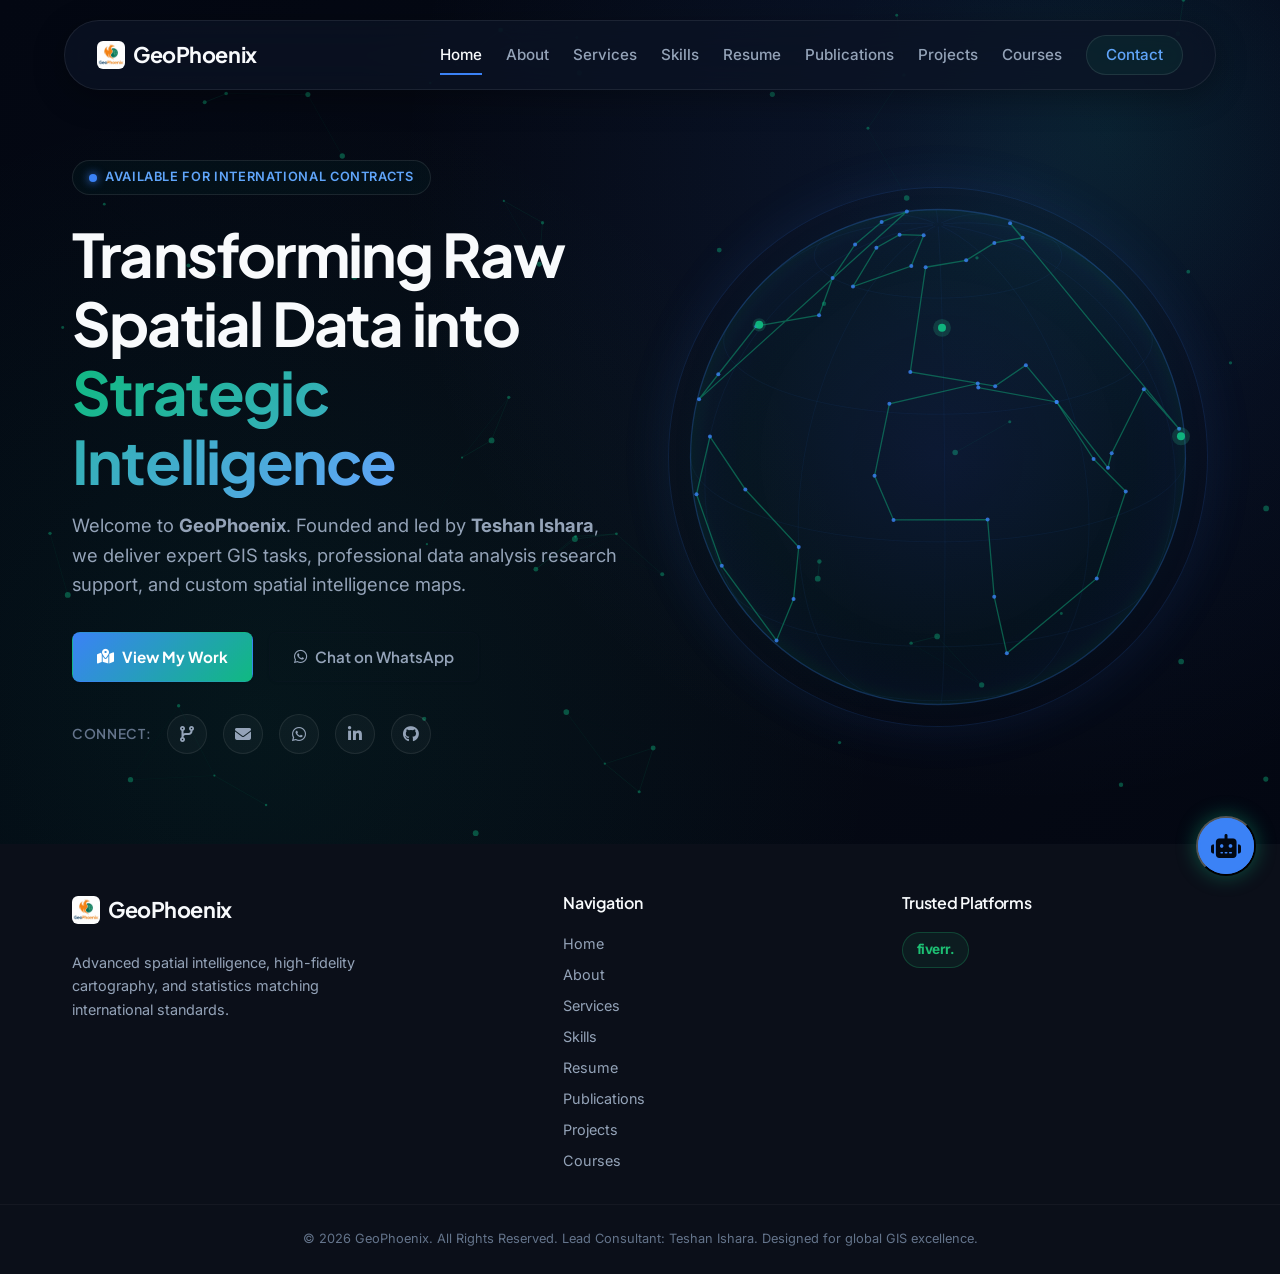
==== commit 047bb2cb: "fix: relocate stats panel as a separate glass card above profile and update trusted platforms to sho" ====
--- a/index.html
+++ b/index.html
@@ -204,6 +204,37 @@
                 <h2 class="section-title">Bridging Ecological Science & Spatial Analytics</h2>
             </div>
 
+            <!-- Stats Dashboard Panel (Separate Rectangle Well Above Profile) -->
+            <div class="glass-card stats-dashboard-panel" style="margin-bottom: var(--space-8); width: 100%;">
+                <div class="stats-container" style="margin-top: 0;">
+                    <div class="stat-card">
+                        <div class="stat-icon-wrap"><i class="fa-solid fa-earth-americas"></i></div>
+                        <div class="stat-numbers"><span class="counter" data-target="150">0</span>+</div>
+                        <div class="stat-label">Completed Orders Globally</div>
+                    </div>
+                    <div class="stat-card">
+                        <div class="stat-icon-wrap"><i class="fa-solid fa-users"></i></div>
+                        <div class="stat-numbers"><span class="counter" data-target="100">0</span>+</div>
+                        <div class="stat-label">Unique Global Clients</div>
+                    </div>
+                    <div class="stat-card">
+                        <div class="stat-icon-wrap"><i class="fa-solid fa-star"></i></div>
+                        <div class="stat-numbers"><span class="counter-float" data-target="4.9">0.0</span>/5.0</div>
+                        <div class="stat-label">Fiverr Client Rating</div>
+                    </div>
+                    <div class="stat-card">
+                        <div class="stat-icon-wrap"><i class="fa-solid fa-clock"></i></div>
+                        <div class="stat-numbers">&lt; <span class="counter" data-target="1">0</span> Hr</div>
+                        <div class="stat-label">Average Response Rate</div>
+                    </div>
+                    <div class="stat-card">
+                        <div class="stat-icon-wrap"><i class="fa-solid fa-briefcase"></i></div>
+                        <div class="stat-numbers"><span class="counter" data-target="6">0</span>+ Yrs</div>
+                        <div class="stat-label">Professional Experience</div>
+                    </div>
+                </div>
+            </div>
+
             <div class="about-bento">
                 <!-- Card 1: Professional Profile Headshot (spans 1 column) -->
                 <div class="glass-card bento-image-card reveal-on-scroll slide-up">
@@ -281,33 +312,6 @@
                                     pipelines.</p>
                             </div>
                         </div>
-            <!-- Stats Dashboard Sub-section -->
-            <div class="stats-section" style="margin-top: var(--space-8); width: 100%; border: none; background: transparent; padding: 0;">
-                <div class="stats-container">
-                    <div class="stat-card">
-                        <div class="stat-icon-wrap"><i class="fa-solid fa-earth-americas"></i></div>
-                        <div class="stat-numbers"><span class="counter" data-target="150">0</span>+</div>
-                        <div class="stat-label">Completed Orders Globally</div>
-                    </div>
-                    <div class="stat-card">
-                        <div class="stat-icon-wrap"><i class="fa-solid fa-users"></i></div>
-                        <div class="stat-numbers"><span class="counter" data-target="100">0</span>+</div>
-                        <div class="stat-label">Unique Global Clients</div>
-                    </div>
-                    <div class="stat-card">
-                        <div class="stat-icon-wrap"><i class="fa-solid fa-star"></i></div>
-                        <div class="stat-numbers"><span class="counter-float" data-target="4.9">0.0</span>/5.0</div>
-                        <div class="stat-label">Fiverr Client Rating</div>
-                    </div>
-                    <div class="stat-card">
-                        <div class="stat-icon-wrap"><i class="fa-solid fa-clock"></i></div>
-                        <div class="stat-numbers">&lt; <span class="counter" data-target="1">0</span> Hr</div>
-                        <div class="stat-label">Average Response Rate</div>
-                    </div>
-                    <div class="stat-card">
-                        <div class="stat-icon-wrap"><i class="fa-solid fa-briefcase"></i></div>
-                        <div class="stat-numbers"><span class="counter" data-target="6">0</span>+ Yrs</div>
-                        <div class="stat-label">Professional Experience</div>
                     </div>
                 </div>
             </div>
@@ -1699,9 +1703,9 @@
 
             <div class="footer-badges">
                 <h4>Trusted Platforms</h4>
-                <div class="fiverr-mini-badge">
-                    <i class="fa-solid fa-star"></i> 4.9 Rating (150+ Orders)
-                </div>
+                <a href="https://www.fiverr.com/s/AyNPwDX" target="_blank" rel="noopener noreferrer" class="fiverr-mini-badge" style="text-decoration: none; display: inline-flex; align-items: center; gap: 8px; background: rgba(29, 191, 115, 0.08); border: 1px solid rgba(29, 191, 115, 0.25); color: #1dbf73; padding: 6px 14px; border-radius: 30px; font-weight: 700; transition: all 0.3s ease;">
+                    <span style="letter-spacing: -0.5px;">fiverr.</span>
+                </a>
             </div>
         </div>
         <div class="footer-bottom">
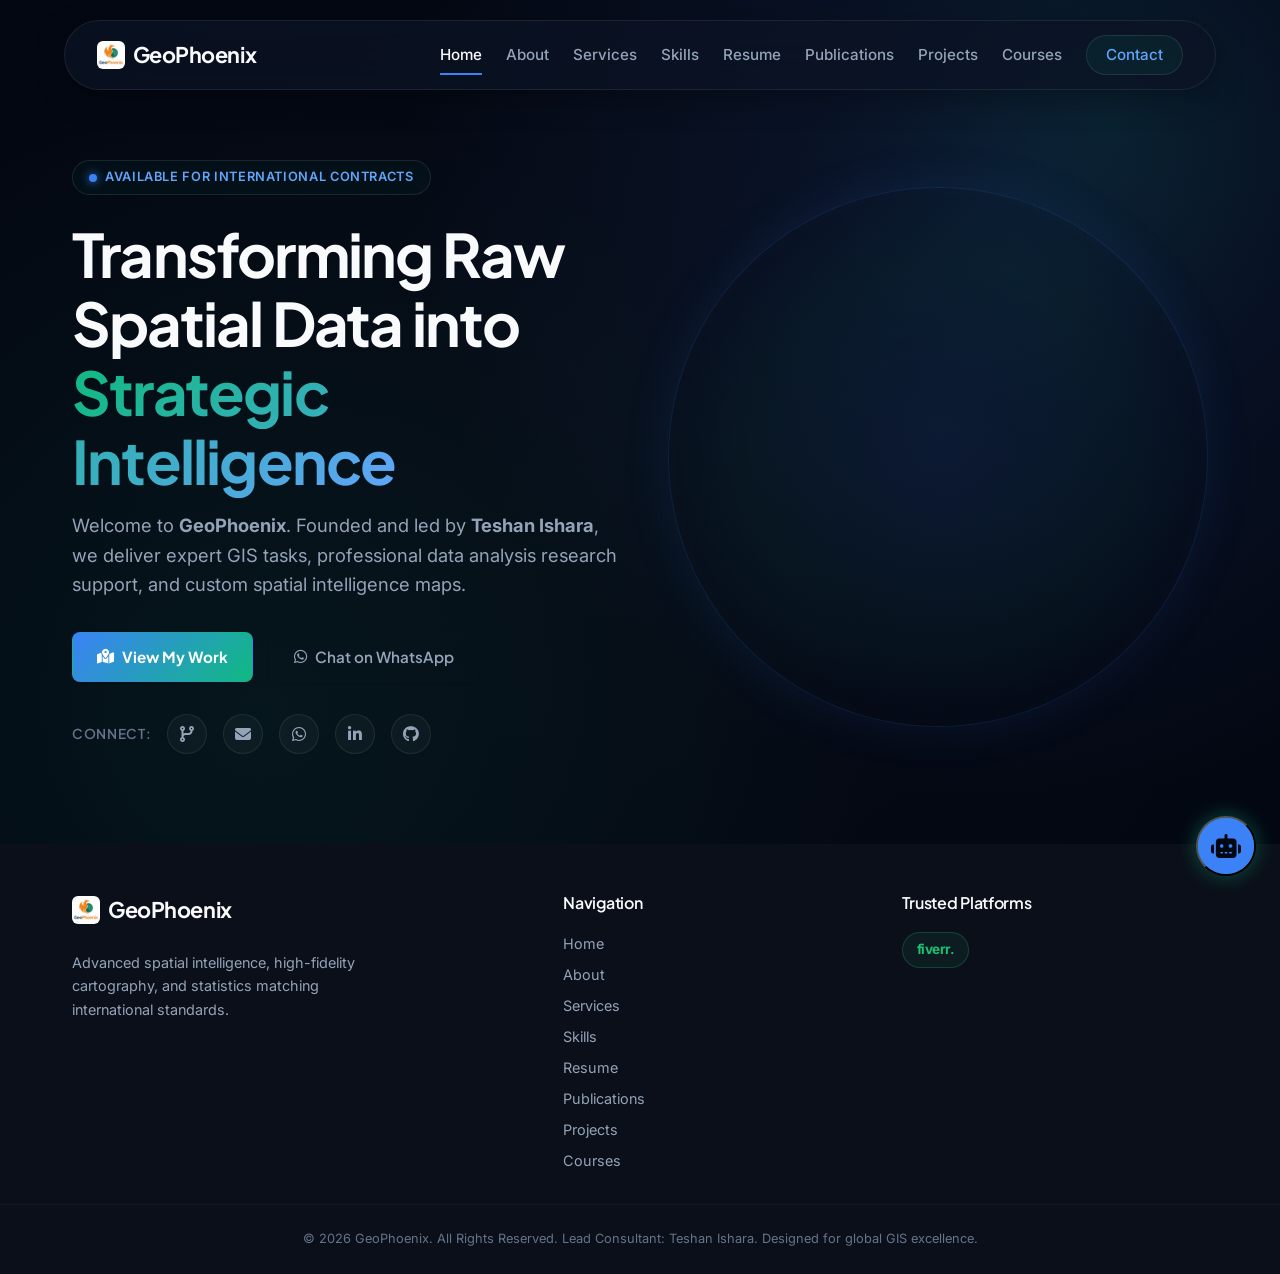
==== commit 3b20e8ce: "feat: add omnichannel AI chatbot project with optimized WebP asset and AI filter" ====
--- a/index.html
+++ b/index.html
@@ -865,6 +865,7 @@
                 <button class="filter-btn" data-filter="gis">GIS Mapping</button>
                 <button class="filter-btn" data-filter="analysis">Data Analysis</button>
                 <button class="filter-btn" data-filter="environmental">Marine & Environmental</button>
+                <button class="filter-btn" data-filter="ai">AI & Automation</button>
             </div>
 
             <!-- Projects Grid -->
@@ -1055,6 +1056,26 @@
                             <p class="project-tech">JavaScript • Chart.js • HTML/CSS</p>
                         </div>
                     </a>
+                </div>
+
+                <!-- Project 10: Omnichannel AI Chatbot Agent for Enterprise -->
+                <div class="project-card filter-item ai analysis" data-category="ai,analysis">
+                    <div class="project-image-wrap">
+                        <img src="assets/projects/ai-chatbot.webp"
+                            alt="Omnichannel Business AI Chatbot Developer for WhatsApp, Telegram, and Websites" class="project-image"
+                            loading="lazy">
+                        <div class="project-overlay">
+                            <span class="project-tag">AI & Automation</span>
+                            <h3>Omnichannel Business AI Chatbots</h3>
+                            <p>Automated conversational agents integrated with LLMs (OpenAI, Anthropic) to streamline lead generation and customer support on WhatsApp, Telegram, and websites.</p>
+                            <span class="view-project-link"><i class="fa-solid fa-magnifying-glass-plus"></i>
+                                Details</span>
+                        </div>
+                    </div>
+                    <div class="project-info-box">
+                        <h3>Omnichannel AI Chatbot Agents (WhatsApp, Telegram, Website)</h3>
+                        <p class="project-tech">NLP • Python • API Integration • LLMs • Webhooks</p>
+                    </div>
                 </div>
 
             </div>
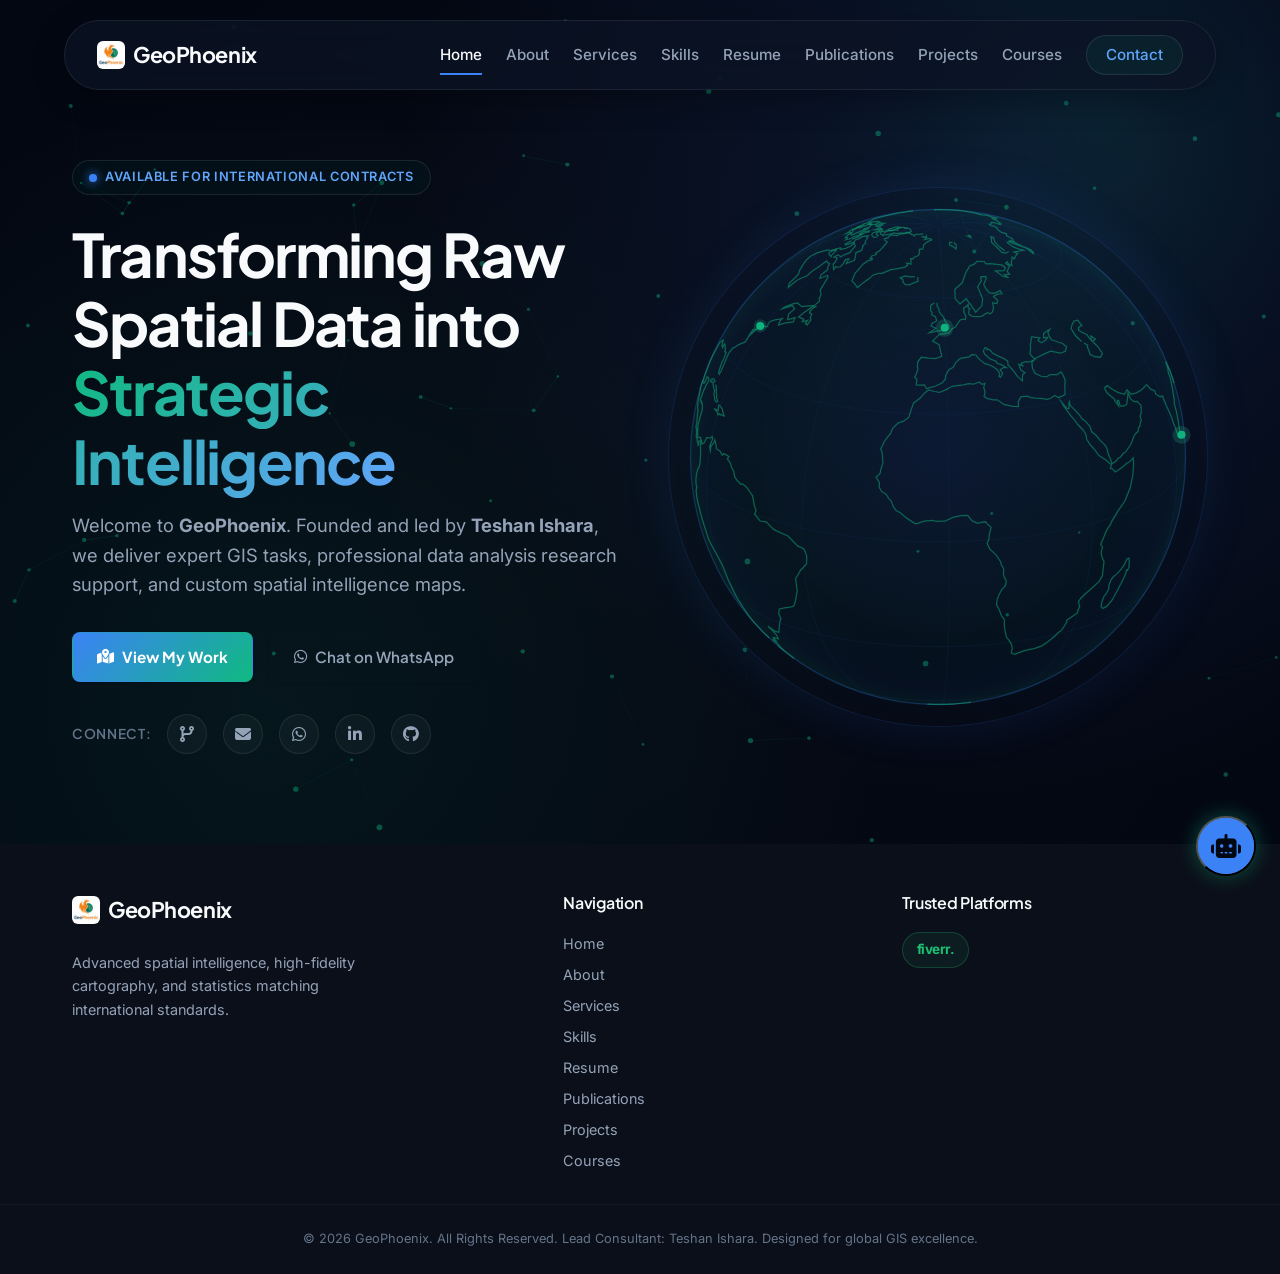
==== commit 4d119999: "Update Services & Pricing packages with Fiverr tiers, Enterprise RS, AI Chatbots, and WhatsApp CTAs" ====
--- a/index.html
+++ b/index.html
@@ -323,80 +323,100 @@
         <div class="hexagon-bg"></div>
         <div class="container">
             <div class="section-header center">
-                <span class="subtitle">My Offerings</span>
-                <h2 class="section-title">Specialized GIS & Data Analysis Services</h2>
+                <span class="subtitle">GeoPhoenix Offerings</span>
+                <h2 class="section-title">Specialized GIS, Remote Sensing & AI Solutions</h2>
                 <div class="accent-line center"></div>
                 <p class="section-description">
-                    High-fidelity spatial modeling, academic statistics, and custom research packages tailored to meet
-                    international publication standards.
+                    High-fidelity spatial modeling, enterprise satellite intelligence, academic statistics, and custom Business AI Chatbots tailored for global clients.
                 </p>
             </div>
 
-            <div class="services-grid-container">
-                <!-- Card 1: GIS Mapping Services -->
+            <div class="services-grid-container" style="display: grid; grid-template-columns: repeat(auto-fit, minmax(280px, 1fr)); gap: var(--space-6);">
+                <!-- Card 1: Quick GIS & Mapping Tiers (Fiverr Gigs) -->
+                <div class="service-card glass-card highlighted-card">
+                    <div class="service-glow-edge"></div>
+                    <div class="card-badge recommended-badge">Popular • $5 – $150</div>
+                    <div class="service-icon-wrap">
+                        <i class="fa-solid fa-map-location-dot"></i>
+                    </div>
+                    <h3>Quick GIS & Mapping Tiers</h3>
+                    <p class="card-desc">Fast-turnaround GIS mapping, georeferencing, spatial heatmaps, and custom Python/R automation scripts.</p>
+                    <ul class="service-features-list">
+                        <li><i class="fa-solid fa-caret-right"></i> <strong>Basic ($5 USD | 1 Day)</strong> - Georeferencing, KML/SHP file conversion, up to 50 points</li>
+                        <li><i class="fa-solid fa-caret-right"></i> <strong>Standard ($50 USD | 2 Days)</strong> - Spatial analysis, heatmaps, buffer zones, NDVI, land cover</li>
+                        <li><i class="fa-solid fa-caret-right"></i> <strong>Premium ($150 USD | 3 Days)</strong> - Python/R automation scripts, 3D terrain models, Web Maps</li>
+                    </ul>
+                    <div style="margin-top: var(--space-4); display: flex; gap: 0.5rem; flex-wrap: wrap;">
+                        <a href="https://www.fiverr.com/s/AyNPwDX" target="_blank" class="btn btn-outline btn-mini" style="font-size: 0.8rem;">
+                            <i class="fa-solid fa-code-branch"></i> Fiverr Gig
+                        </a>
+                        <a href="https://wa.me/94785298267?text=Hi%20GeoPhoenix,%20I%20am%20interested%20in%20a%20GIS%20mapping%20quote." target="_blank" class="btn btn-primary btn-mini" style="font-size: 0.8rem;">
+                            <i class="fa-brands fa-whatsapp"></i> Chat on WhatsApp
+                        </a>
+                    </div>
+                </div>
+
+                <!-- Card 2: Enterprise Remote Sensing & Spatial Intelligence -->
                 <div class="service-card glass-card">
                     <div class="service-glow-edge"></div>
-                    <div class="card-badge">GIS Specialist</div>
+                    <div class="card-badge">Enterprise • $400 – $1,000</div>
                     <div class="service-icon-wrap">
-                        <i class="fa-solid fa-earth-americas"></i>
-                    </div>
-                    <h3>GIS Mapping & Remote Sensing</h3>
-                    <p class="card-desc">Advanced spatial data rendering, terrain modeling, and satellite imagery
-                        analysis to map environmental hazards and changes.</p>
+                        <i class="fa-solid fa-satellite-dish"></i>
+                    </div>
+                    <h3>Enterprise Remote Sensing</h3>
+                    <p class="card-desc">Defensible spatial research & satellite intelligence for coastal planning, marine fisheries, and urban development.</p>
                     <ul class="service-features-list">
-                        <li><i class="fa-solid fa-caret-right"></i> <strong>Flood Risk Maps</strong> - Hydrological
-                            modeling & inundation zone delineation</li>
-                        <li><i class="fa-solid fa-caret-right"></i> <strong>LULC Mapping</strong> - Land Use/Cover
-                            classification via remote sensing</li>
-                        <li><i class="fa-solid fa-caret-right"></i> <strong>Suitability Analysis</strong> -
-                            Multi-criteria evaluation for site selection</li>
-                        <li><i class="fa-solid fa-caret-right"></i> <strong>Heat Island Analysis</strong> - Land Surface
-                            Temperature (LST) mapping</li>
+                        <li><i class="fa-solid fa-caret-right"></i> <strong>Coastal Shoreline ($400 - $900)</strong> - Multi-decade DSAS erosion/accretion & GEE imagery</li>
+                        <li><i class="fa-solid fa-caret-right"></i> <strong>AIS Fishing Effort ($450 - $1,000)</strong> - Global Fishing Watch AIS data & HMM vessel classification</li>
+                        <li><i class="fa-solid fa-caret-right"></i> <strong>Site Suitability MCDA ($400 - $900)</strong> - Multi-criteria weighted spatial overlay scoring</li>
                     </ul>
-                </div>
-
-                <!-- Card 2: Data Analysis & Visualization -->
-                <div class="service-card glass-card highlighted-card">
+                    <div style="margin-top: var(--space-4); display: flex; gap: 0.5rem; flex-wrap: wrap;">
+                        <a href="https://wa.me/94785298267?text=Hi%20GeoPhoenix,%20I%20am%20interested%20in%20Enterprise%20Remote%20Sensing%20Services." target="_blank" class="btn btn-primary btn-mini" style="font-size: 0.8rem;">
+                            <i class="fa-brands fa-whatsapp"></i> Get Enterprise Scope
+                        </a>
+                    </div>
+                </div>
+
+                <!-- Card 3: Custom Business AI Chatbot Development -->
+                <div class="service-card glass-card highlighted-card" style="border-color: var(--accent-mint);">
                     <div class="service-glow-edge"></div>
-                    <div class="card-badge recommended-badge">Recommended</div>
-                    <div class="service-icon-wrap">
-                        <i class="fa-solid fa-chart-line"></i>
-                    </div>
-                    <h3>Data Analysis & Visualization</h3>
-                    <p class="card-desc">Leveraging Python, R, and SPSS to conduct statistical validation, ecological
-                        modeling, and generate high-impact reports.</p>
+                    <div class="card-badge" style="background: rgba(16, 185, 129, 0.2); color: #fff;">⭐ NEW • $250 – $600</div>
+                    <div class="service-icon-wrap" style="color: var(--accent-mint);">
+                        <i class="fa-solid fa-robot"></i>
+                    </div>
+                    <h3>Business AI Chatbot Development</h3>
+                    <p class="card-desc">Turnkey WhatsApp AI Assistants, Document RAG Knowledge Bases, Meta API setup, and 24/7 cloud hosting.</p>
                     <ul class="service-features-list">
-                        <li><i class="fa-solid fa-caret-right"></i> <strong>Python/R Statistical Analysis</strong> -
-                            Scripted spatial modeling & ANOVA</li>
-                        <li><i class="fa-solid fa-caret-right"></i> <strong>SPSS Data Support</strong> - Hypotheses
-                            testing, regression & correlation</li>
-                        <li><i class="fa-solid fa-caret-right"></i> <strong>Interactive Dashboards</strong> - Custom
-                            data viz, charts, & HTML reports</li>
-                        <li><i class="fa-solid fa-caret-right"></i> <strong>Plant Ecology Analysis</strong> - Species
-                            abundance & community modeling</li>
+                        <li><i class="fa-solid fa-caret-right"></i> <strong>WhatsApp AI Bot ($250 - $600)</strong> - Automated lead intake, quote generator, & human handoff</li>
+                        <li><i class="fa-solid fa-caret-right"></i> <strong>Document RAG AI</strong> - Trained on your business PDFs, price sheets, catalogs, & website</li>
+                        <li><i class="fa-solid fa-caret-right"></i> <strong>Turnkey 0-to-100 Setup</strong> - Complete Meta Developer setup, webhook server, & 24/7 hosting</li>
                     </ul>
-                </div>
-
-                <!-- Card 3: Academic Support Package -->
+                    <div style="margin-top: var(--space-4); display: flex; gap: 0.5rem; flex-wrap: wrap;">
+                        <a href="https://wa.me/94785298267?text=Hi%20GeoPhoenix,%20I%20want%20to%20build%20a%20Custom%20WhatsApp%20AI%20Chatbot%20for%20my%20business." target="_blank" class="btn btn-primary btn-mini" style="font-size: 0.8rem; background: var(--accent-mint); color: #020813;">
+                            <i class="fa-brands fa-whatsapp"></i> Order Custom AI Bot
+                        </a>
+                    </div>
+                </div>
+
+                <!-- Card 4: Academic Support & Data Modeling -->
                 <div class="service-card glass-card">
                     <div class="service-glow-edge"></div>
-                    <div class="card-badge">Academic</div>
+                    <div class="card-badge">Academic • $250 – $600</div>
                     <div class="service-icon-wrap">
                         <i class="fa-solid fa-user-graduate"></i>
                     </div>
-                    <h3>Academic Support Package</h3>
-                    <p class="card-desc">Comprehensive support for university theses and research publications, bridging
-                        methodology and results.</p>
+                    <h3>Academic & Research Support</h3>
+                    <p class="card-desc">Comprehensive support for university theses and research publications, bridging spatial methodology and statistics.</p>
                     <ul class="service-features-list">
-                        <li><i class="fa-solid fa-caret-right"></i> <strong>Thesis GIS Chapters</strong> - Map design,
-                            layout creation, and data descriptions</li>
-                        <li><i class="fa-solid fa-caret-right"></i> <strong>Research Map Design</strong> -
-                            High-resolution figures for journal submission</li>
-                        <li><i class="fa-solid fa-caret-right"></i> <strong>Methodology Design</strong> - Explaining
-                            spatial analysis steps and model validation</li>
-                        <li><i class="fa-solid fa-caret-right"></i> <strong>Scientific Data Modeling</strong> -
-                            Statistical results verification and formatting</li>
+                        <li><i class="fa-solid fa-caret-right"></i> <strong>Thesis GIS Chapters</strong> - Map design, layout creation, and high-res figures</li>
+                        <li><i class="fa-solid fa-caret-right"></i> <strong>Statistical Data Modeling</strong> - Python, R, SPSS scripted ANOVA, regression & ecological data</li>
+                        <li><i class="fa-solid fa-caret-right"></i> <strong>Methodology Validation</strong> - Spatial analysis verification & manuscript figure formatting</li>
                     </ul>
+                    <div style="margin-top: var(--space-4); display: flex; gap: 0.5rem; flex-wrap: wrap;">
+                        <a href="https://wa.me/94785298267?text=Hi%20Teshan,%20I%20am%20interested%20in%20Academic%20and%20Data%20Analysis%20Support." target="_blank" class="btn btn-primary btn-mini" style="font-size: 0.8rem;">
+                            <i class="fa-brands fa-whatsapp"></i> Consult Academic Support
+                        </a>
+                    </div>
                 </div>
             </div>
         </div>
--- a/css/portfolio.css
+++ b/css/portfolio.css
@@ -1755,3 +1755,17 @@
     box-shadow: 0 4px 15px rgba(0, 82, 212, 0.2);
 }
 
+/* Prevent Cumulative Layout Shift (CLS) on load by hiding non-home sections initially */
+#about,
+#services,
+#fiverr,
+#skills,
+#resume,
+#publications,
+#projects,
+#courses,
+#contact {
+    display: none;
+    opacity: 0;
+}
+
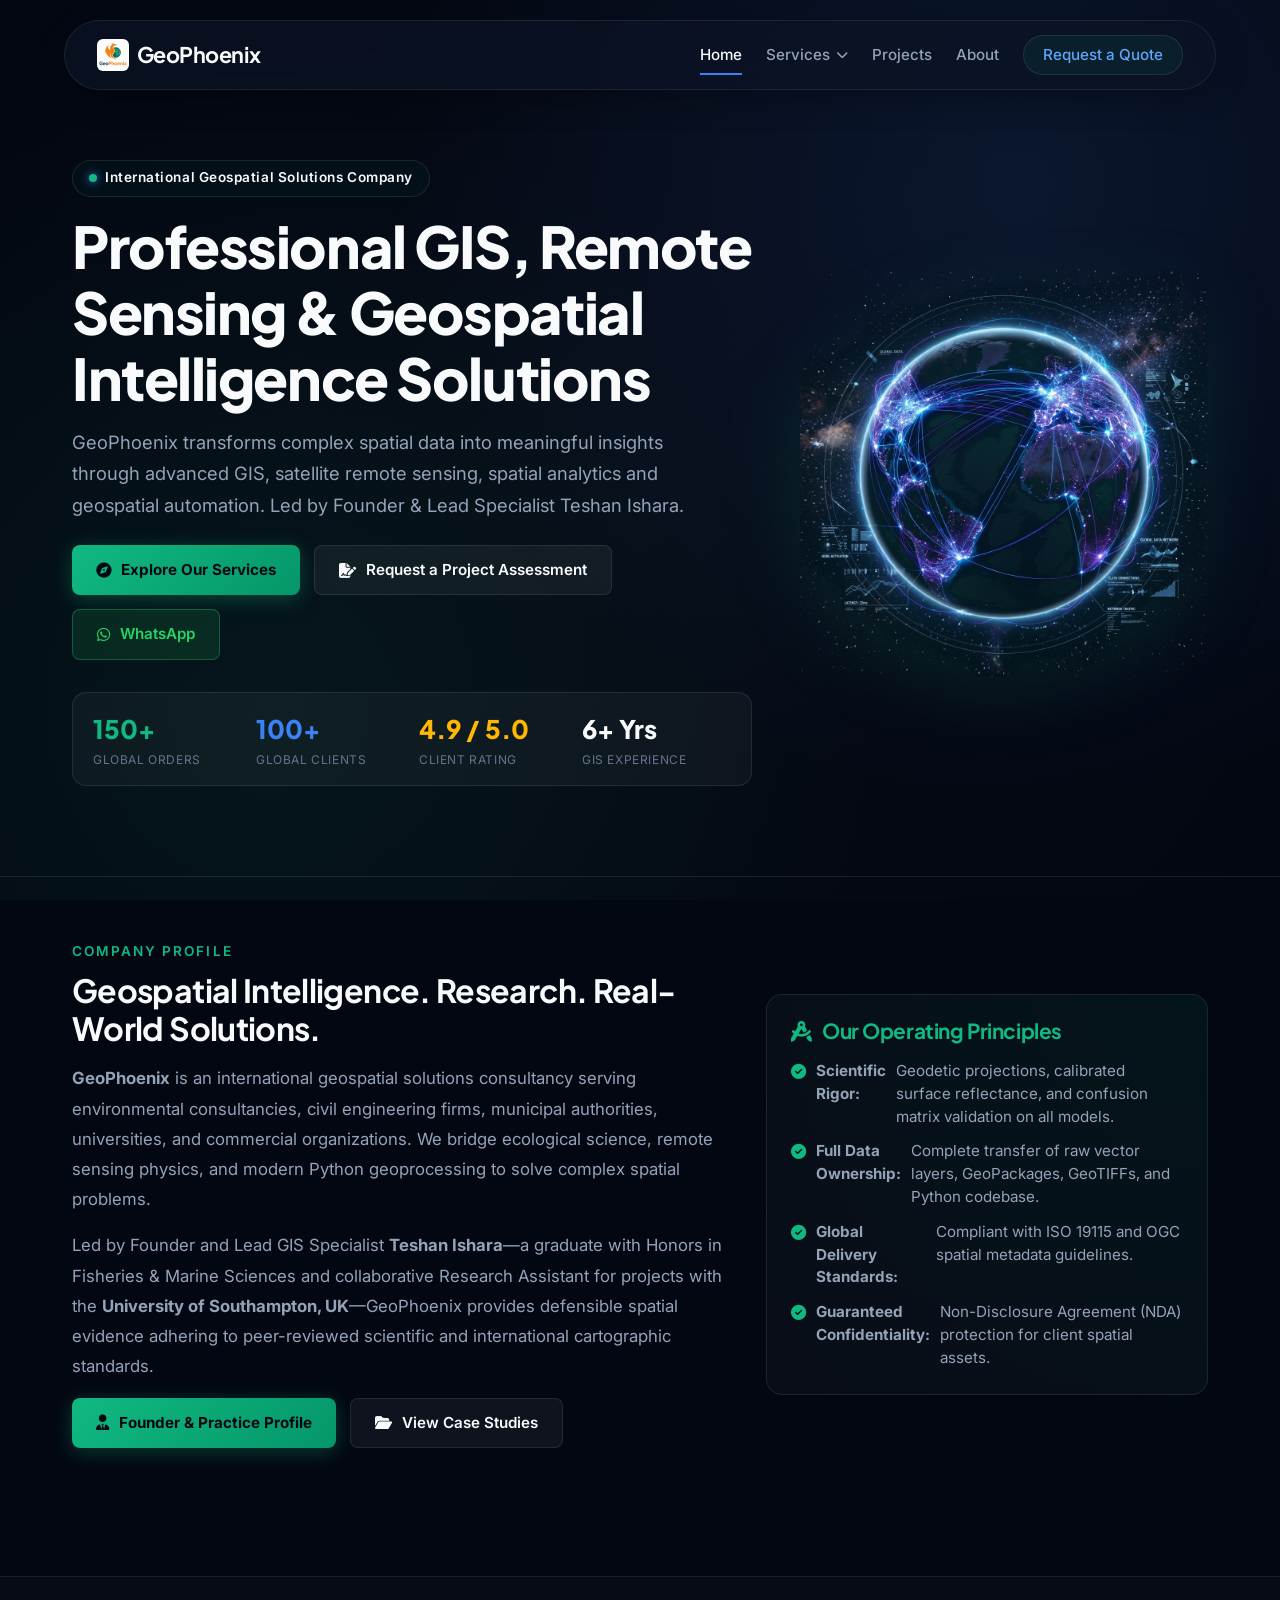
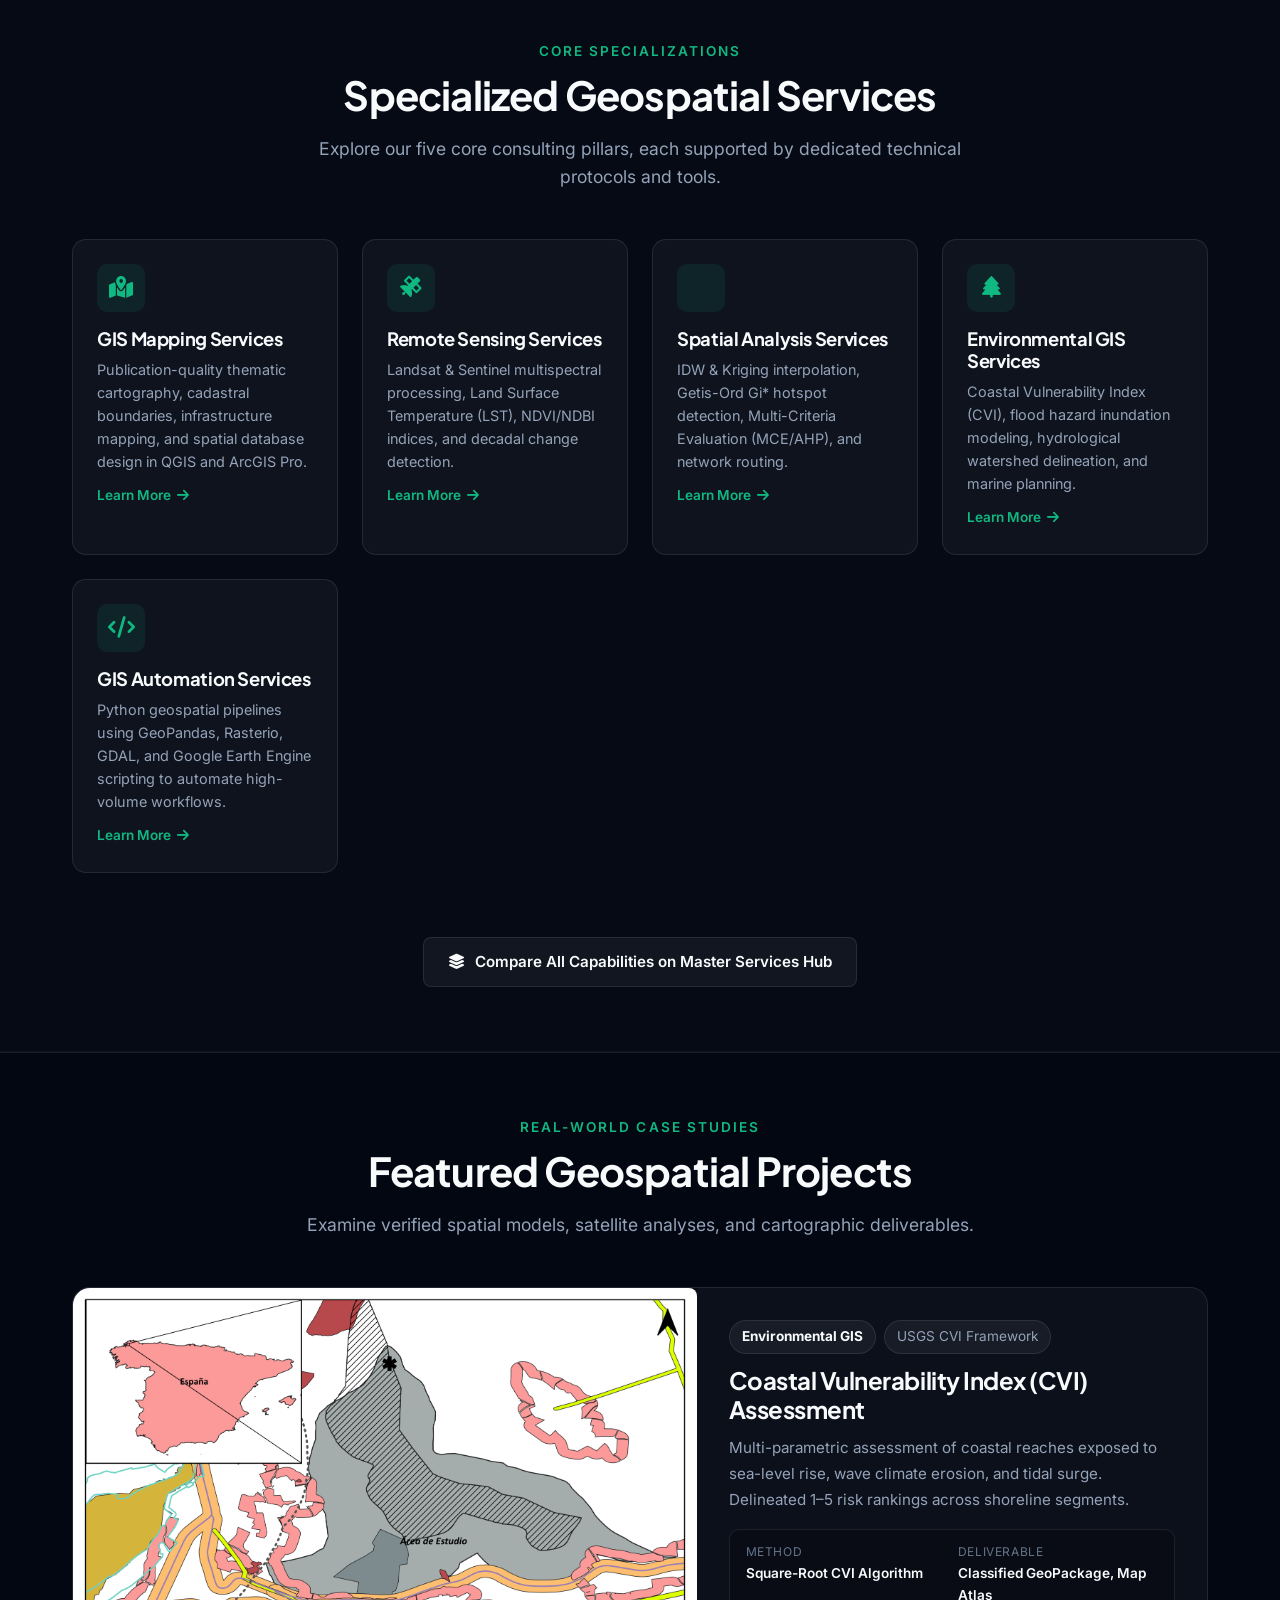
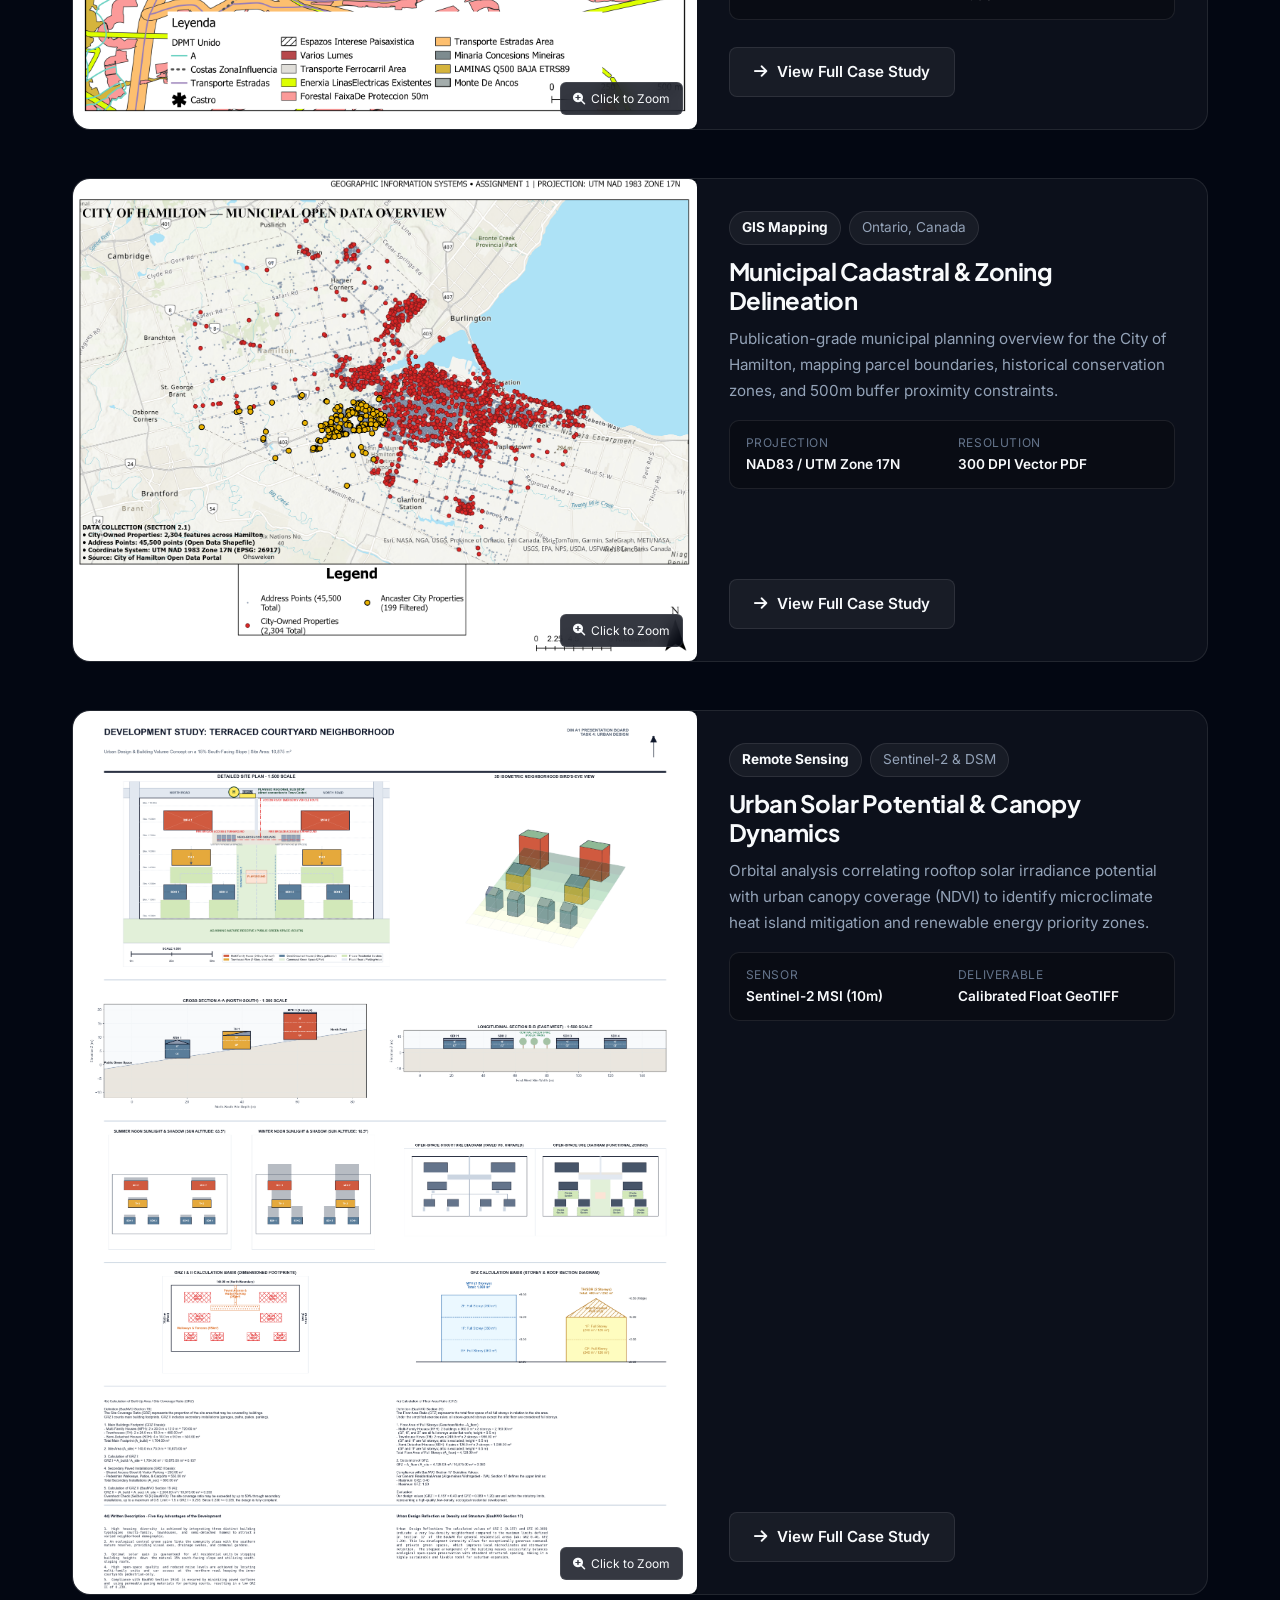
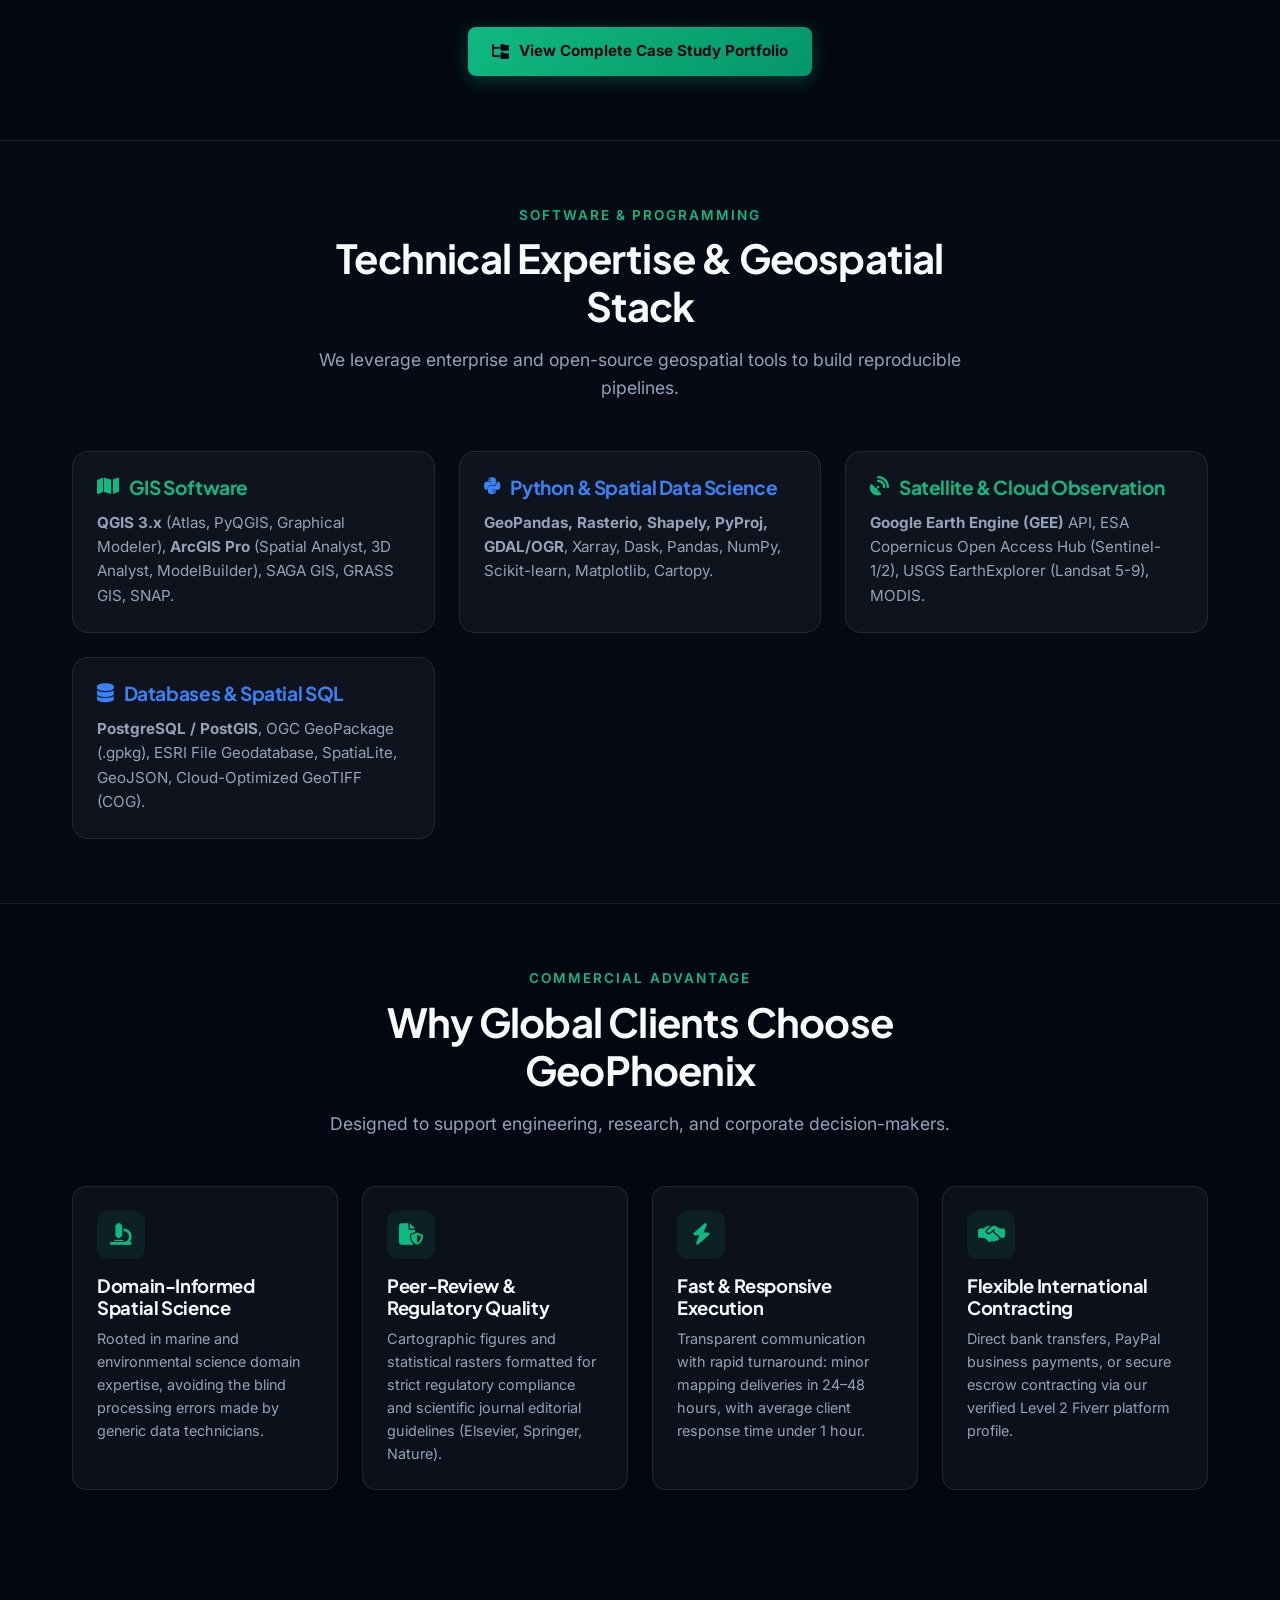
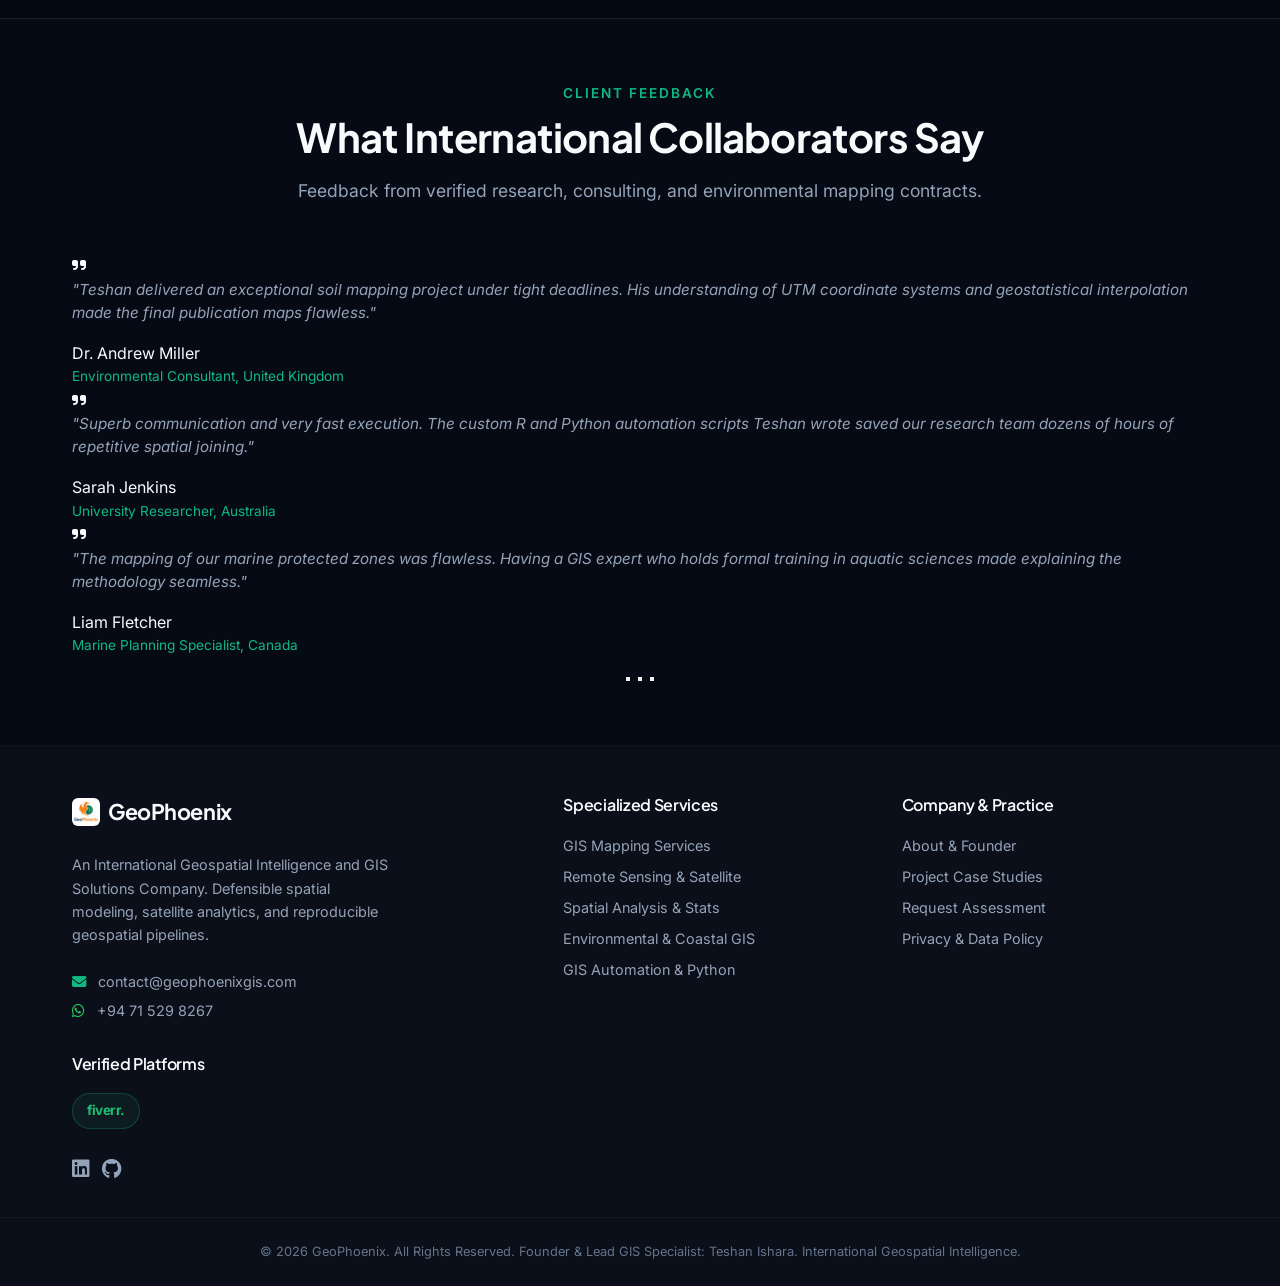
==== commit 5308def8: "feat(seo): complete multi-page architecture, technical SEO, and geospatial business repositioning" ====
--- a/index.html
+++ b/index.html
@@ -1,136 +1,206 @@
 <!DOCTYPE html>
 <html lang="en">
-
 <head>
     <meta charset="UTF-8">
     <meta name="viewport" content="width=device-width, initial-scale=1.0">
-    <title>GeoPhoenix | GIS & Data Analysis Research Support</title>
+    <title>GeoPhoenix | Professional GIS, Remote Sensing & Geospatial Intelligence Solutions</title>
+    <meta name="description" content="GeoPhoenix transforms complex spatial data into meaningful insights through advanced GIS, satellite remote sensing, spatial analytics and geospatial automation. Led by Teshan Ishara.">
+    <meta name="keywords" content="GIS mapping services, professional GIS mapping, remote sensing services, spatial analysis services, environmental GIS services, Python GIS automation, QGIS expert, ArcGIS Pro consultant, Google Earth Engine, satellite image analysis, coastal vulnerability mapping, Sri Lanka, USA, UK, Europe, Australia">
+    <meta name="author" content="GeoPhoenix">
+    <meta name="robots" content="index, follow">
+    <link rel="canonical" href="https://geophoenixgis.com/">
+
+    <!-- Search Console & Verification Meta Tags -->
+    <meta name="google-site-verification" content="uUXSE0ca8Nh4o9iMwyN0jMPc1jZENHCy-AtY5cXCFG4">
+    <meta name="msvalidate.01" content="DB58D97840555A945434D1D0129786B9">
+
+    <!-- Open Graph Metadata -->
+    <meta property="og:type" content="website">
+    <meta property="og:site_name" content="GeoPhoenix">
+    <meta property="og:title" content="GeoPhoenix | Professional GIS, Remote Sensing & Geospatial Intelligence">
+    <meta property="og:description" content="Transforming complex spatial data into defensible intelligence: QGIS, ArcGIS Pro, Python automation, satellite remote sensing, and geostatistics.">
+    <meta property="og:image" content="https://geophoenixgis.com/assets/geophoenix-logo.jpg">
+    <meta property="og:url" content="https://geophoenixgis.com/">
+
+    <!-- Twitter Card -->
+    <meta name="twitter:card" content="summary_large_image">
+    <meta name="twitter:title" content="GeoPhoenix | Professional GIS & Remote Sensing Solutions">
+    <meta name="twitter:description" content="Transforming raw spatial data into defensible intelligence through advanced GIS, satellite remote sensing, and spatial analytics.">
+    <meta name="twitter:image" content="https://geophoenixgis.com/assets/geophoenix-logo.jpg">
 
     <!-- Favicon -->
     <link rel="icon" type="image/jpeg" href="assets/geophoenix-logo.jpg">
 
-    <meta name="google-site-verification" content="uUXSE0ca8Nh4o9iMwyN0jMPc1jZENHCy-AtY5cXCFG4" />
-    <meta name="msvalidate.01" content="DB58D97840555A945434D1D0129786B9" />
-    <meta name="description"
-        content="GeoPhoenix provides expert GIS tasks, data analysis research support, and spatial modeling using QGIS, Python, and SPSS. Led by Teshan Ishara.">
-    <meta name="keywords"
-        content="gis tasks, data analysis research support, gis consultant, spatial intelligence, QGIS expert, ArcGIS Pro consultant, python data analysis, R scripting, SPSS academic support, GIS mapping, remote sensing, Sri Lanka, USA, UK, Europe, Australia">
-    <meta name="author" content="GeoPhoenix">
-    <link rel="canonical" href="https://geophoenixgis.com/">
-
-    <!-- Open Graph (Facebook / LinkedIn) -->
-    <meta property="og:type" content="website">
-    <meta property="og:site_name" content="GeoPhoenix">
-    <meta property="og:title" content="GeoPhoenix | GIS Tasks & Data Analysis Research Support">
-    <meta property="og:description"
-        content="Expert GIS tasks, remote sensing, urban planning, service area routing, and data modeling with QGIS, ArcGIS Pro, Python, R, and SPSS.">
-    <meta property="og:image" content="https://geophoenixgis.com/assets/geophoenix-logo.jpg">
-    <meta property="og:url" content="https://geophoenixgis.com/">
-
-    <!-- Twitter -->
-    <meta name="twitter:card" content="summary_large_image">
-    <meta name="twitter:title" content="GeoPhoenix | GIS Tasks & Data Analysis Research Support">
-    <meta name="twitter:description"
-        content="Expert GIS tasks, data analysis research support, routing, and statistical data modeling. QGIS, ArcGIS Pro, Python, R, SPSS.">
-    <meta name="twitter:image" content="https://geophoenixgis.com/assets/geophoenix-logo.jpg">
-
-    <!-- Fonts -->
+    <!-- Google Fonts & FontAwesome -->
     <link rel="preconnect" href="https://fonts.googleapis.com">
     <link rel="preconnect" href="https://fonts.gstatic.com" crossorigin>
-    <link
-        href="https://fonts.googleapis.com/css2?family=Inter:wght@300;400;500;600;700&family=Plus+Jakarta+Sans:wght@300;400;500;600;700;800&display=swap"
-        rel="stylesheet">
-
-    <!-- FontAwesome for Icons -->
+    <link href="https://fonts.googleapis.com/css2?family=Inter:wght@300;400;500;600;700&family=Plus+Jakarta+Sans:wght@400;500;600;700;800&display=swap" rel="stylesheet">
     <link rel="stylesheet" href="https://cdnjs.cloudflare.com/ajax/libs/font-awesome/6.4.0/css/all.min.css">
 
-    <!-- Custom CSS (Parallel Loading for Performance with Cache-Busting) -->
-    <link rel="stylesheet" href="css/variables.css?v=3.0">
-    <link rel="stylesheet" href="css/base.css?v=3.0">
-    <link rel="stylesheet" href="css/portfolio.css?v=3.0">
-    <link rel="stylesheet" href="css/lms.css?v=3.0">
-    <link rel="stylesheet" href="css/chatbot.css?v=3.0">
-    <link rel="stylesheet" href="css/animations.css?v=3.0">
-
-    <!-- JSON-LD Structured Data for SEO (Google Search Starter Guide Compliant) -->
+    <!-- Stylesheets -->
+    <link rel="stylesheet" href="css/variables.css?v=3.2">
+    <link rel="stylesheet" href="css/base.css?v=3.2">
+    <link rel="stylesheet" href="css/portfolio.css?v=3.2">
+    <link rel="stylesheet" href="css/site-enhancements.css?v=3.2">
+    <link rel="stylesheet" href="css/lms.css?v=3.2">
+    <link rel="stylesheet" href="css/chatbot.css?v=3.2">
+    <link rel="stylesheet" href="css/animations.css?v=3.2">
+
+    <!-- Structured Data (JSON-LD): ProfessionalService & Organization -->
     <script type="application/ld+json">
     {
       "@context": "https://schema.org",
-      "@type": "ProfessionalService",
-      "name": "GeoPhoenix - GIS, Data Analysis & Research Support",
-      "image": "https://geophoenixgis.com/assets/geophoenix-logo.jpg",
-      "logo": "https://geophoenixgis.com/assets/geophoenix-logo.jpg",
-      "description": "GeoPhoenix provides expert GIS tasks, professional data analysis research support, and custom spatial modeling using QGIS, ArcGIS Pro, Python, R, and SPSS.",
-      "url": "https://geophoenixgis.com/",
-      "telephone": "+94715298267",
-      "email": "contact@geophoenixgis.com",
-      "priceRange": "$$",
-      "address": {
-        "@type": "PostalAddress",
-        "addressCountry": "LK"
-      },
-      "founder": {
-        "@type": "Person",
-        "name": "Teshan Ishara",
-        "jobTitle": "Founder & Lead GIS Specialist",
-        "image": "https://geophoenixgis.com/assets/teshan-profile.jpg",
-        "worksFor": {
-          "@type": "Organization",
-          "name": "University of Southampton"
+      "@graph": [
+        {
+          "@type": "ProfessionalService",
+          "@id": "https://geophoenixgis.com/#organization",
+          "name": "GeoPhoenix",
+          "alternateName": "GeoPhoenix Geospatial Solutions",
+          "url": "https://geophoenixgis.com/",
+          "logo": "https://geophoenixgis.com/assets/geophoenix-logo.jpg",
+          "image": "https://geophoenixgis.com/assets/geophoenix-logo.jpg",
+          "description": "GeoPhoenix transforms complex spatial data into meaningful insights through advanced GIS, satellite remote sensing, spatial analytics, and geospatial Python automation.",
+          "telephone": "+94715298267",
+          "email": "contact@geophoenixgis.com",
+          "priceRange": "$$",
+          "address": {
+            "@type": "PostalAddress",
+            "addressCountry": "LK"
+          },
+          "founder": {
+            "@type": "Person",
+            "name": "Teshan Ishara",
+            "jobTitle": "Founder & Lead GIS Specialist",
+            "image": "https://geophoenixgis.com/assets/teshan-profile.jpg",
+            "alumniOf": {
+              "@type": "EducationalOrganization",
+              "name": "University of Ruhuna"
+            }
+          },
+          "sameAs": [
+            "https://www.linkedin.com/in/teshan-ishara-80b9bb156",
+            "https://github.com/teshanishara",
+            "https://www.fiverr.com/s/AyNPwDX"
+          ],
+          "knowsAbout": [
+            "Geographic Information Systems (GIS)",
+            "Satellite Remote Sensing",
+            "Spatial Data Science",
+            "Land Surface Temperature (LST)",
+            "Coastal Vulnerability Index (CVI)",
+            "QGIS",
+            "ArcGIS Pro",
+            "Python GeoPandas",
+            "Google Earth Engine",
+            "Hydrological Modeling"
+          ],
+          "hasOfferCatalog": {
+            "@type": "OfferCatalog",
+            "name": "Geospatial Intelligence Services",
+            "itemListElement": [
+              {
+                "@type": "Offer",
+                "itemOffered": {
+                  "@type": "Service",
+                  "name": "GIS Mapping Services",
+                  "url": "https://geophoenixgis.com/services/gis-mapping/"
+                }
+              },
+              {
+                "@type": "Offer",
+                "itemOffered": {
+                  "@type": "Service",
+                  "name": "Remote Sensing Services",
+                  "url": "https://geophoenixgis.com/services/remote-sensing/"
+                }
+              },
+              {
+                "@type": "Offer",
+                "itemOffered": {
+                  "@type": "Service",
+                  "name": "Spatial Analysis Services",
+                  "url": "https://geophoenixgis.com/services/spatial-analysis/"
+                }
+              },
+              {
+                "@type": "Offer",
+                "itemOffered": {
+                  "@type": "Service",
+                  "name": "Environmental GIS Services",
+                  "url": "https://geophoenixgis.com/services/environmental-gis/"
+                }
+              },
+              {
+                "@type": "Offer",
+                "itemOffered": {
+                  "@type": "Service",
+                  "name": "GIS Automation Services",
+                  "url": "https://geophoenixgis.com/services/gis-automation/"
+                }
+              }
+            ]
+          }
         }
-      },
-      "sameAs": [
-        "https://www.linkedin.com/in/teshan-ishara-80b9bb156",
-        "https://github.com/teshanishara",
-        "https://www.fiverr.com/s/AyNPwDX"
-      ],
-      "aggregateRating": {
-        "@type": "AggregateRating",
-        "ratingValue": "4.9",
-        "reviewCount": "150"
-      },
-      "knowsAbout": [
-        "Geographic Information Systems",
-        "GIS Tasks",
-        "Data Analysis Research Support",
-        "QGIS",
-        "ArcGIS Pro",
-        "Python Data Science",
-        "R Statistics",
-        "SPSS Academic Support",
-        "Marine Science",
-        "Environmental Spatial Modeling"
       ]
     }
     </script>
 </head>
-
 <body>
-
-
-
-    <!-- Header / Navigation -->
+    <!-- Header -->
     <header class="header">
         <div class="container nav-container">
-            <a href="#" class="logo" id="nav-logo"
-                style="display: inline-flex; align-items: center; gap: var(--space-2);">
-                <img src="assets/geophoenix-logo.jpg" alt="GeoPhoenix Logo"
-                    style="height: 28px; width: 28px; border-radius: 6px; object-fit: cover;">
+            <a href="/" class="logo" style="display: inline-flex; align-items: center; gap: var(--space-2);">
+                <img src="assets/geophoenix-logo.jpg" alt="GeoPhoenix Logo" style="height: 32px; width: 32px; border-radius: 6px; object-fit: cover;">
                 <span class="logo-text">GeoPhoenix</span>
             </a>
-
             <nav class="nav-links" id="nav-menu">
-                <a href="#home" class="nav-link active">Home</a>
-                <a href="#about" class="nav-link">About</a>
-                <a href="#services" class="nav-link">Services</a>
-                <a href="#skills" class="nav-link">Skills</a>
-                <a href="#resume" class="nav-link">Resume</a>
-                <a href="#publications" class="nav-link">Publications</a>
-                <a href="#projects" class="nav-link">Projects</a>
-                <a href="#courses" class="nav-link">Courses</a>
-                <a href="#contact" class="nav-link contact-btn">Contact</a>
+                <a href="/" class="nav-link active">Home</a>
+                <div class="nav-item-dropdown">
+                    <a href="/services/" class="nav-link has-dropdown">
+                        Services <i class="fa-solid fa-chevron-down dropdown-arrow"></i>
+                    </a>
+                    <div class="nav-dropdown-menu">
+                        <a href="/services/gis-mapping/" class="dropdown-item">
+                            <i class="fa-solid fa-map-location-dot dropdown-icon"></i>
+                            <div class="dropdown-text">
+                                <span class="dropdown-title">GIS Mapping Services</span>
+                                <span class="dropdown-desc">Thematic & publication cartography</span>
+                            </div>
+                        </a>
+                        <a href="/services/remote-sensing/" class="dropdown-item">
+                            <i class="fa-solid fa-satellite dropdown-icon"></i>
+                            <div class="dropdown-text">
+                                <span class="dropdown-title">Remote Sensing</span>
+                                <span class="dropdown-desc">Satellite imagery & change detection</span>
+                            </div>
+                        </a>
+                        <a href="/services/spatial-analysis/" class="dropdown-item">
+                            <i class="fa-solid fa-chart-network dropdown-icon"></i>
+                            <div class="dropdown-text">
+                                <span class="dropdown-title">Spatial Analysis</span>
+                                <span class="dropdown-desc">Geostatistics & hotspot modeling</span>
+                            </div>
+                        </a>
+                        <a href="/services/environmental-gis/" class="dropdown-item">
+                            <i class="fa-solid fa-tree dropdown-icon"></i>
+                            <div class="dropdown-text">
+                                <span class="dropdown-title">Environmental GIS</span>
+                                <span class="dropdown-desc">Coastal vulnerability & flood risks</span>
+                            </div>
+                        </a>
+                        <a href="/services/gis-automation/" class="dropdown-item">
+                            <i class="fa-solid fa-code dropdown-icon"></i>
+                            <div class="dropdown-text">
+                                <span class="dropdown-title">GIS Automation</span>
+                                <span class="dropdown-desc">Python & Earth Engine workflows</span>
+                            </div>
+                        </a>
+                    </div>
+                </div>
+                <a href="/projects/" class="nav-link">Projects</a>
+                <a href="/about/" class="nav-link">About</a>
+                <a href="/contact/" class="nav-link contact-btn">Request a Quote</a>
             </nav>
-
             <button class="hamburger-menu" id="hamburger" aria-label="Toggle Navigation Menu">
                 <span class="bar"></span>
                 <span class="bar"></span>
@@ -139,1580 +209,467 @@
         </div>
     </header>
 
-    <!-- Hero Section -->
-    <section class="hero-section" id="home">
-        <!-- Interactive Canvas Particle Background -->
-        <canvas id="data-canvas" class="hero-particles"></canvas>
-        <div class="hero-bg-glow"></div>
-        <div class="container hero-container">
+    <!-- Professional Hero Section -->
+    <section class="hero-section" id="home" style="position: relative; overflow: hidden; padding: 130px 0 80px 0;">
+        <canvas id="particles-canvas" style="position: absolute; top:0; left:0; width:100%; height:100%; pointer-events:none; opacity:0.35; z-index:0;"></canvas>
+        <div class="container hero-container" style="position: relative; z-index: 1;">
+            
             <div class="hero-content">
-                <div class="badge-container">
-                    <span class="badge-dot"></span>
-                    <span class="hero-badge">Available for International Contracts</span>
-                </div>
-
-                <h1 class="hero-title">
-                    Transforming Raw Spatial Data into <span class="text-glow">Strategic Intelligence</span>
+                <div class="badge-container" style="margin-bottom: var(--space-4);">
+                    <span class="badge-dot" style="background:#10b981;"></span>
+                    <span class="badge-text" style="color:var(--text-primary); font-size:0.85rem; font-weight:600; letter-spacing:0.04em;">International Geospatial Solutions Company</span>
+                </div>
+
+                <h1 class="hero-title" style="font-size: clamp(2.2rem, 4.5vw, 3.6rem); font-weight: 800; line-height: 1.15; margin-bottom: var(--space-4); letter-spacing: -0.025em;">
+                    Professional GIS, Remote Sensing & Geospatial Intelligence Solutions
                 </h1>
 
-                <p class="hero-subtitle">
-                    Welcome to <strong class="name-highlight">GeoPhoenix</strong>. Founded and led by <strong
-                        class="name-highlight">Teshan Ishara</strong>, we deliver expert GIS tasks, professional data
-                    analysis research support, and custom spatial intelligence maps.
+                <p class="hero-description" style="font-size: 1.15rem; color: var(--text-secondary); line-height: 1.7; margin-bottom: var(--space-6); max-width: 650px;">
+                    GeoPhoenix transforms complex spatial data into meaningful insights through advanced GIS, satellite remote sensing, spatial analytics and geospatial automation. Led by Founder & Lead Specialist Teshan Ishara.
                 </p>
 
-                <div class="hero-actions">
-                    <a href="#projects" class="btn btn-primary">
-                        <i class="fa-solid fa-map-location-dot"></i> View My Work
-                    </a>
-                    <a href="https://wa.me/94715298267?text=Hi%20Teshan,%20I%20am%20interested%20in%20your%20GIS%20and%20Data%20Analysis%20services."
-                        target="_blank" class="btn btn-outline">
-                        <i class="fa-brands fa-whatsapp"></i> Chat on WhatsApp
-                    </a>
-                </div>
-
-                <div class="hero-socials">
-                    <span class="social-label">Connect:</span>
-                    <a href="https://www.fiverr.com/s/AyNPwDX" target="_blank" class="social-icon"
-                        title="Fiverr Profile"><i class="fa-solid fa-code-branch"></i></a>
-                    <a href="mailto:contact@geophoenixgis.com" class="social-icon" title="Email Me"><i
-                            class="fa-solid fa-envelope"></i></a>
-                    <a href="https://wa.me/94715298267?text=Hi%20Teshan,%20I%20am%20interested%20in%20your%20GIS%20and%20Data%20Analysis%20services."
-                        target="_blank" class="social-icon" title="WhatsApp Me"><i
-                            class="fa-brands fa-whatsapp"></i></a>
-                    <a href="https://www.linkedin.com/in/teshan-ishara-80b9bb156" target="_blank" class="social-icon"
-                        title="LinkedIn Profile"><i class="fa-brands fa-linkedin-in"></i></a>
-                    <a href="https://github.com/teshanishara" target="_blank" class="social-icon"
-                        title="GitHub Profile"><i class="fa-brands fa-github"></i></a>
-                </div>
-            </div>
-
-            <div class="hero-media">
-                <!-- Large Centerpiece 3D Canvas Earth Globe -->
-                <div class="globe-wrapper">
-                    <canvas id="globe-canvas"></canvas>
-                </div>
-            </div>
+                <div class="hero-cta-group" style="display: flex; flex-wrap: wrap; gap: 14px; margin-bottom: var(--space-8);">
+                    <a href="/services/" class="btn-primary-geo"><i class="fa-solid fa-compass"></i> Explore Our Services</a>
+                    <a href="/contact/" class="btn-secondary-geo"><i class="fa-solid fa-file-signature"></i> Request a Project Assessment</a>
+                    <a href="https://wa.me/94715298267?text=Hello%20GeoPhoenix,%20I%20would%20like%20to%20discuss%20a%20GIS%20project." class="btn-whatsapp-geo" target="_blank" rel="noopener noreferrer"><i class="fa-brands fa-whatsapp"></i> WhatsApp</a>
+                </div>
+
+                <!-- Verified Stats Bar (No zero fallbacks) -->
+                <div class="stats-dashboard-panel" style="display: grid; grid-template-columns: repeat(auto-fit, minmax(130px, 1fr)); gap: 14px; background: var(--bg-card); border: 1px solid var(--border-color); border-radius: 14px; padding: 16px 20px;">
+                    <div>
+                        <div style="font-family: var(--font-heading); font-size: 1.6rem; font-weight: 800; color: var(--accent-orange);"><span class="counter" data-target="150">150</span>+</div>
+                        <div style="font-size: 0.75rem; text-transform: uppercase; color: var(--text-muted); letter-spacing: 0.05em;">Global Orders</div>
+                    </div>
+                    <div>
+                        <div style="font-family: var(--font-heading); font-size: 1.6rem; font-weight: 800; color: var(--accent-emerald);"><span class="counter" data-target="100">100</span>+</div>
+                        <div style="font-size: 0.75rem; text-transform: uppercase; color: var(--text-muted); letter-spacing: 0.05em;">Global Clients</div>
+                    </div>
+                    <div>
+                        <div style="font-family: var(--font-heading); font-size: 1.6rem; font-weight: 800; color: #ffb703;"><span class="counter-float" data-target="4.9">4.9</span> / 5.0</div>
+                        <div style="font-size: 0.75rem; text-transform: uppercase; color: var(--text-muted); letter-spacing: 0.05em;">Client Rating</div>
+                    </div>
+                    <div>
+                        <div style="font-family: var(--font-heading); font-size: 1.6rem; font-weight: 800; color: var(--text-primary);"><span class="counter" data-target="6">6</span>+ Yrs</div>
+                        <div style="font-size: 0.75rem; text-transform: uppercase; color: var(--text-muted); letter-spacing: 0.05em;">GIS Experience</div>
+                    </div>
+                </div>
+            </div>
+
+            <!-- Hero Interactive Globe / Asset -->
+            <div class="hero-visual" style="display: flex; align-items: center; justify-content: center; position: relative;">
+                <img src="assets/hero-globe.png" alt="GeoPhoenix Global Geospatial Intelligence" style="width: 100%; max-width: 480px; filter: drop-shadow(0 20px 40px rgba(16, 185, 129, 0.2));">
+            </div>
+
         </div>
     </section>
 
-    <!-- About Me Section -->
-    <section class="about-section" id="about">
+    <!-- Company Introduction Section -->
+    <section class="about-section" style="padding: var(--space-16) 0; border-top: 1px solid var(--border-color);">
+        <div class="container">
+            <div class="overview-grid" style="align-items: center;">
+                <div class="overview-text">
+                    <span class="section-subtitle">Company Profile</span>
+                    <h2>Geospatial Intelligence. Research. Real-World Solutions.</h2>
+                    <p>
+                        <strong>GeoPhoenix</strong> is an international geospatial solutions consultancy serving environmental consultancies, civil engineering firms, municipal authorities, universities, and commercial organizations. We bridge ecological science, remote sensing physics, and modern Python geoprocessing to solve complex spatial problems.
+                    </p>
+                    <p>
+                        Led by Founder and Lead GIS Specialist <strong>Teshan Ishara</strong>—a graduate with Honors in Fisheries & Marine Sciences and collaborative Research Assistant for projects with the <strong>University of Southampton, UK</strong>—GeoPhoenix provides defensible spatial evidence adhering to peer-reviewed scientific and international cartographic standards.
+                    </p>
+                    <div style="display: flex; gap: 14px; margin-top: var(--space-4);">
+                        <a href="/about/" class="btn-primary-geo"><i class="fa-solid fa-user-tie"></i> Founder & Practice Profile</a>
+                        <a href="/projects/" class="btn-secondary-geo"><i class="fa-solid fa-folder-open"></i> View Case Studies</a>
+                    </div>
+                </div>
+
+                <div class="capability-card" style="background: radial-gradient(circle at 100% 0%, rgba(16, 185, 129, 0.08) 0%, rgba(11, 15, 25, 0.8) 100%);">
+                    <h3 style="font-size: 1.3rem; margin-bottom: var(--space-4);"><i class="fa-solid fa-compass-drafting"></i> Our Operating Principles</h3>
+                    <ul class="feature-list">
+                        <li class="feature-item"><i class="fa-solid fa-circle-check"></i> <strong>Scientific Rigor:</strong> Geodetic projections, calibrated surface reflectance, and confusion matrix validation on all models.</li>
+                        <li class="feature-item"><i class="fa-solid fa-circle-check"></i> <strong>Full Data Ownership:</strong> Complete transfer of raw vector layers, GeoPackages, GeoTIFFs, and Python codebase.</li>
+                        <li class="feature-item"><i class="fa-solid fa-circle-check"></i> <strong>Global Delivery Standards:</strong> Compliant with ISO 19115 and OGC spatial metadata guidelines.</li>
+                        <li class="feature-item"><i class="fa-solid fa-circle-check"></i> <strong>Guaranteed Confidentiality:</strong> Non-Disclosure Agreement (NDA) protection for client spatial assets.</li>
+                    </ul>
+                </div>
+            </div>
+        </div>
+    </section>
+
+    <!-- Primary Service Categories (5 Pillars) -->
+    <section class="services-section" style="padding: var(--space-16) 0; background: rgba(11, 15, 25, 0.4); border-top: 1px solid var(--border-color);">
         <div class="container">
             <div class="section-header">
-                <span class="section-subtitle">Profile</span>
-                <h2 class="section-title">Bridging Ecological Science & Spatial Analytics</h2>
-            </div>
-
-            <!-- Stats Dashboard Panel (Separate Rectangle Well Above Profile) -->
-            <div class="glass-card stats-dashboard-panel" style="margin-bottom: var(--space-8); width: 100%;">
-                <div class="stats-container" style="margin-top: 0;">
-                    <div class="stat-card">
-                        <div class="stat-icon-wrap"><i class="fa-solid fa-earth-americas"></i></div>
-                        <div class="stat-numbers"><span class="counter" data-target="150">0</span>+</div>
-                        <div class="stat-label">Completed Orders Globally</div>
-                    </div>
-                    <div class="stat-card">
-                        <div class="stat-icon-wrap"><i class="fa-solid fa-users"></i></div>
-                        <div class="stat-numbers"><span class="counter" data-target="100">0</span>+</div>
-                        <div class="stat-label">Unique Global Clients</div>
-                    </div>
-                    <div class="stat-card">
-                        <div class="stat-icon-wrap"><i class="fa-solid fa-star"></i></div>
-                        <div class="stat-numbers"><span class="counter-float" data-target="4.9">0.0</span>/5.0</div>
-                        <div class="stat-label">Fiverr Client Rating</div>
-                    </div>
-                    <div class="stat-card">
-                        <div class="stat-icon-wrap"><i class="fa-solid fa-clock"></i></div>
-                        <div class="stat-numbers">&lt; <span class="counter" data-target="1">0</span> Hr</div>
-                        <div class="stat-label">Average Response Rate</div>
-                    </div>
-                    <div class="stat-card">
-                        <div class="stat-icon-wrap"><i class="fa-solid fa-briefcase"></i></div>
-                        <div class="stat-numbers"><span class="counter" data-target="6">0</span>+ Yrs</div>
-                        <div class="stat-label">Professional Experience</div>
-                    </div>
-                </div>
-            </div>
-
-            <div class="about-bento">
-                <!-- Card 1: Professional Profile Headshot (spans 1 column) -->
-                <div class="glass-card bento-image-card reveal-on-scroll slide-up">
-                    <img src="assets/teshan-profile.jpg?v=3.0" alt="Teshan Ishara - Founder & Lead GIS Specialist">
-                </div>
-
-                <!-- Card 2: Description (spans 2 columns) -->
-                <div class="glass-card bento-desc-card reveal-on-scroll slide-up">
-                    <p
-                        style="margin-bottom: var(--space-4); font-size: 1.05rem; color: var(--text-primary); font-weight: 500;">
-                        With a strong academic background in spatial analysis and data science, I have spent over 6
-                        years
-                        delivering highly accurate GIS mapping, urban planning layouts, service area analysis, and
-                        statistical models for clients across the USA, UK, Europe, and Australia. I merge domain
-                        expertise
-                        in environmental systems with advanced geoprocessing to solve complex spatial challenges.
+                <span class="section-subtitle">Core Specializations</span>
+                <h2 class="section-title">Specialized Geospatial Services</h2>
+                <p class="section-desc">Explore our five core consulting pillars, each supported by dedicated technical protocols and tools.</p>
+            </div>
+
+            <div class="capabilities-grid">
+                
+                <!-- Service 1 -->
+                <div class="cap-card">
+                    <div class="cap-icon"><i class="fa-solid fa-map-location-dot"></i></div>
+                    <h4>GIS Mapping Services</h4>
+                    <p>Publication-quality thematic cartography, cadastral boundaries, infrastructure mapping, and spatial database design in QGIS and ArcGIS Pro.</p>
+                    <a href="/services/gis-mapping/" style="color: var(--accent-orange); font-size: 0.85rem; font-weight: 600; display: inline-flex; align-items: center; gap: 6px; margin-top: 12px;">
+                        Learn More <i class="fa-solid fa-arrow-right"></i>
+                    </a>
+                </div>
+
+                <!-- Service 2 -->
+                <div class="cap-card">
+                    <div class="cap-icon"><i class="fa-solid fa-satellite"></i></div>
+                    <h4>Remote Sensing Services</h4>
+                    <p>Landsat & Sentinel multispectral processing, Land Surface Temperature (LST), NDVI/NDBI indices, and decadal change detection.</p>
+                    <a href="/services/remote-sensing/" style="color: var(--accent-orange); font-size: 0.85rem; font-weight: 600; display: inline-flex; align-items: center; gap: 6px; margin-top: 12px;">
+                        Learn More <i class="fa-solid fa-arrow-right"></i>
+                    </a>
+                </div>
+
+                <!-- Service 3 -->
+                <div class="cap-card">
+                    <div class="cap-icon"><i class="fa-solid fa-chart-network"></i></div>
+                    <h4>Spatial Analysis Services</h4>
+                    <p>IDW & Kriging interpolation, Getis-Ord Gi* hotspot detection, Multi-Criteria Evaluation (MCE/AHP), and network routing.</p>
+                    <a href="/services/spatial-analysis/" style="color: var(--accent-orange); font-size: 0.85rem; font-weight: 600; display: inline-flex; align-items: center; gap: 6px; margin-top: 12px;">
+                        Learn More <i class="fa-solid fa-arrow-right"></i>
+                    </a>
+                </div>
+
+                <!-- Service 4 -->
+                <div class="cap-card">
+                    <div class="cap-icon"><i class="fa-solid fa-tree"></i></div>
+                    <h4>Environmental GIS Services</h4>
+                    <p>Coastal Vulnerability Index (CVI), flood hazard inundation modeling, hydrological watershed delineation, and marine planning.</p>
+                    <a href="/services/environmental-gis/" style="color: var(--accent-orange); font-size: 0.85rem; font-weight: 600; display: inline-flex; align-items: center; gap: 6px; margin-top: 12px;">
+                        Learn More <i class="fa-solid fa-arrow-right"></i>
+                    </a>
+                </div>
+
+                <!-- Service 5 -->
+                <div class="cap-card">
+                    <div class="cap-icon"><i class="fa-solid fa-code"></i></div>
+                    <h4>GIS Automation Services</h4>
+                    <p>Python geospatial pipelines using GeoPandas, Rasterio, GDAL, and Google Earth Engine scripting to automate high-volume workflows.</p>
+                    <a href="/services/gis-automation/" style="color: var(--accent-orange); font-size: 0.85rem; font-weight: 600; display: inline-flex; align-items: center; gap: 6px; margin-top: 12px;">
+                        Learn More <i class="fa-solid fa-arrow-right"></i>
+                    </a>
+                </div>
+
+            </div>
+
+            <div style="text-align: center; margin-top: var(--space-8);">
+                <a href="/services/" class="btn-secondary-geo"><i class="fa-solid fa-layer-group"></i> Compare All Capabilities on Master Services Hub</a>
+            </div>
+        </div>
+    </section>
+
+    <!-- Featured Geospatial Projects Showcase -->
+    <section class="projects-section" style="padding: var(--space-16) 0; border-top: 1px solid var(--border-color);">
+        <div class="container">
+            <div class="section-header">
+                <span class="section-subtitle">Real-World Case Studies</span>
+                <h2 class="section-title">Featured Geospatial Projects</h2>
+                <p class="section-desc">Examine verified spatial models, satellite analyses, and cartographic deliverables.</p>
+            </div>
+
+            <div class="case-study-grid">
+                
+                <!-- Project 1: Coastal Vulnerability -->
+                <div class="case-card">
+                    <div class="case-card-inner">
+                        <div class="case-card-img-wrap">
+                            <img src="assets/projects/environmental-impact.png" alt="Coastal Vulnerability Index CVI and Hazard Assessment">
+                            <div class="case-zoom-badge"><i class="fa-solid fa-magnifying-glass-plus"></i> Click to Zoom</div>
+                        </div>
+                        <div class="case-card-content">
+                            <div>
+                                <div class="case-badge-bar">
+                                    <span class="meta-pill"><strong>Environmental GIS</strong></span>
+                                    <span class="meta-pill">USGS CVI Framework</span>
+                                </div>
+                                <h3 class="case-title">Coastal Vulnerability Index (CVI) Assessment</h3>
+                                <p class="case-summary">
+                                    Multi-parametric assessment of coastal reaches exposed to sea-level rise, wave climate erosion, and tidal surge. Delineated 1–5 risk rankings across shoreline segments.
+                                </p>
+                                <div class="case-specs">
+                                    <div class="spec-item"><span class="spec-label">Method</span><span class="spec-val">Square-Root CVI Algorithm</span></div>
+                                    <div class="spec-item"><span class="spec-label">Deliverable</span><span class="spec-val">Classified GeoPackage, Map Atlas</span></div>
+                                </div>
+                            </div>
+                            <a href="/projects/" class="btn-secondary-geo" style="align-self: flex-start;"><i class="fa-solid fa-arrow-right"></i> View Full Case Study</a>
+                        </div>
+                    </div>
+                </div>
+
+                <!-- Project 2: Municipal Cadastral (Hamilton) -->
+                <div class="case-card">
+                    <div class="case-card-inner">
+                        <div class="case-card-img-wrap">
+                            <img src="assets/projects/hamilton-city-overview.png" alt="Municipal Cadastral and Zoning Overview for City of Hamilton">
+                            <div class="case-zoom-badge"><i class="fa-solid fa-magnifying-glass-plus"></i> Click to Zoom</div>
+                        </div>
+                        <div class="case-card-content">
+                            <div>
+                                <div class="case-badge-bar">
+                                    <span class="meta-pill"><strong>GIS Mapping</strong></span>
+                                    <span class="meta-pill">Ontario, Canada</span>
+                                </div>
+                                <h3 class="case-title">Municipal Cadastral & Zoning Delineation</h3>
+                                <p class="case-summary">
+                                    Publication-grade municipal planning overview for the City of Hamilton, mapping parcel boundaries, historical conservation zones, and 500m buffer proximity constraints.
+                                </p>
+                                <div class="case-specs">
+                                    <div class="spec-item"><span class="spec-label">Projection</span><span class="spec-val">NAD83 / UTM Zone 17N</span></div>
+                                    <div class="spec-item"><span class="spec-label">Resolution</span><span class="spec-val">300 DPI Vector PDF</span></div>
+                                </div>
+                            </div>
+                            <a href="/projects/" class="btn-secondary-geo" style="align-self: flex-start;"><i class="fa-solid fa-arrow-right"></i> View Full Case Study</a>
+                        </div>
+                    </div>
+                </div>
+
+                <!-- Project 3: Urban Solar & NDVI -->
+                <div class="case-card">
+                    <div class="case-card-inner">
+                        <div class="case-card-img-wrap">
+                            <img src="assets/projects/urban-design.png" alt="Urban Solar Potential and NDVI Vegetation Dynamics Satellite Mapping">
+                            <div class="case-zoom-badge"><i class="fa-solid fa-magnifying-glass-plus"></i> Click to Zoom</div>
+                        </div>
+                        <div class="case-card-content">
+                            <div>
+                                <div class="case-badge-bar">
+                                    <span class="meta-pill"><strong>Remote Sensing</strong></span>
+                                    <span class="meta-pill">Sentinel-2 & DSM</span>
+                                </div>
+                                <h3 class="case-title">Urban Solar Potential & Canopy Dynamics</h3>
+                                <p class="case-summary">
+                                    Orbital analysis correlating rooftop solar irradiance potential with urban canopy coverage (NDVI) to identify microclimate heat island mitigation and renewable energy priority zones.
+                                </p>
+                                <div class="case-specs">
+                                    <div class="spec-item"><span class="spec-label">Sensor</span><span class="spec-val">Sentinel-2 MSI (10m)</span></div>
+                                    <div class="spec-item"><span class="spec-label">Deliverable</span><span class="spec-val">Calibrated Float GeoTIFF</span></div>
+                                </div>
+                            </div>
+                            <a href="/projects/" class="btn-secondary-geo" style="align-self: flex-start;"><i class="fa-solid fa-arrow-right"></i> View Full Case Study</a>
+                        </div>
+                    </div>
+                </div>
+
+            </div>
+
+            <div style="text-align: center; margin-top: var(--space-8);">
+                <a href="/projects/" class="btn-primary-geo"><i class="fa-solid fa-folder-tree"></i> View Complete Case Study Portfolio</a>
+            </div>
+        </div>
+    </section>
+
+    <!-- Technical Expertise & Software Capabilities -->
+    <section class="tech-stack-section" style="padding: var(--space-16) 0; background: rgba(11, 15, 25, 0.4); border-top: 1px solid var(--border-color);">
+        <div class="container">
+            <div class="section-header">
+                <span class="section-subtitle">Software & Programming</span>
+                <h2 class="section-title">Technical Expertise & Geospatial Stack</h2>
+                <p class="section-desc">We leverage enterprise and open-source geospatial tools to build reproducible pipelines.</p>
+            </div>
+
+            <div style="display: grid; grid-template-columns: repeat(auto-fit, minmax(280px, 1fr)); gap: var(--space-6);">
+                <div class="capability-card">
+                    <h3 style="font-size: 1.2rem; color: var(--accent-orange); margin-bottom: 12px;"><i class="fa-solid fa-map"></i> GIS Software</h3>
+                    <p style="color: var(--text-secondary); font-size: 0.95rem; line-height: 1.6;">
+                        <strong>QGIS 3.x</strong> (Atlas, PyQGIS, Graphical Modeler), <strong>ArcGIS Pro</strong> (Spatial Analyst, 3D Analyst, ModelBuilder), SAGA GIS, GRASS GIS, SNAP.
                     </p>
-                    <p style="color: var(--text-secondary); font-size: 0.95rem;">
-                        Whether you need a flood risk vulnerability assessment, municipal suitability analysis, service
-                        accessibility mapping, or sophisticated scripting in Python, R, and SPSS to automate spatial
-                        workflows, I deliver professional-grade, publication-ready spatial outputs.
+                </div>
+                <div class="capability-card">
+                    <h3 style="font-size: 1.2rem; color: var(--accent-emerald); margin-bottom: 12px;"><i class="fa-brands fa-python"></i> Python & Spatial Data Science</h3>
+                    <p style="color: var(--text-secondary); font-size: 0.95rem; line-height: 1.6;">
+                        <strong>GeoPandas, Rasterio, Shapely, PyProj, GDAL/OGR</strong>, Xarray, Dask, Pandas, NumPy, Scikit-learn, Matplotlib, Cartopy.
                     </p>
                 </div>
-
-                <!-- Card 3: Academic Badge (spans 1 column) -->
-                <div class="glass-card bento-badge-card reveal-on-scroll slide-up">
-                    <div class="badge-icon"><i class="fa-solid fa-graduation-cap"></i></div>
-                    <h3>BSc (Hons)</h3>
-                    <p>Fisheries & Marine Sciences</p>
-                </div>
-
-                <!-- Card 4: Research Assistant (spans 1 column) -->
-                <div class="glass-card bento-badge-card reveal-on-scroll slide-up">
-                    <div class="badge-icon" style="color: var(--accent-mint);"><i class="fa-solid fa-flask-vial"></i>
-                    </div>
-                    <h3>Research</h3>
-                    <p
-                        style="font-size: 0.85rem; line-height: 1.4; color: var(--text-secondary); max-width: 90%; margin: 0.5rem auto 0;">
-                        Research Assistant for University of Southampton projects, specializing in data analysis and
-                        geospatial research support.
+                <div class="capability-card">
+                    <h3 style="font-size: 1.2rem; color: var(--accent-orange); margin-bottom: 12px;"><i class="fa-solid fa-satellite-dish"></i> Satellite & Cloud Observation</h3>
+                    <p style="color: var(--text-secondary); font-size: 0.95rem; line-height: 1.6;">
+                        <strong>Google Earth Engine (GEE)</strong> API, ESA Copernicus Open Access Hub (Sentinel-1/2), USGS EarthExplorer (Landsat 5-9), MODIS.
                     </p>
                 </div>
-
-                <!-- Card 5: Quote (spans 1 column) -->
-                <div class="glass-card bento-quote-card reveal-on-scroll slide-up">
-                    <i class="fa-solid fa-quote-left quote-icon"></i>
-                    <p>Merging ecological domain expertise with spatial science allows me to craft data models that are
-                        both scientifically rigorous and visually compelling.</p>
-                </div>
-
-                <!-- Card 6: Key Points (spans 3 columns) -->
-                <div class="glass-card bento-points-card reveal-on-scroll slide-up" style="grid-column: span 3;">
-                    <h3 style="margin-bottom: var(--space-3); font-size: 1.25rem;">Why Work With Me</h3>
-                    <div class="bento-points-grid" style="grid-template-columns: repeat(3, 1fr);">
-                        <div class="bento-point-item">
-                            <div class="point-icon"><i class="fa-solid fa-circle-check"></i></div>
-                            <div>
-                                <h4>Multidisciplinary GIS</h4>
-                                <p>Expertise spanning urban planning, routing, service area analysis, and environmental
-                                    science.</p>
-                            </div>
-                        </div>
-                        <div class="bento-point-item">
-                            <div class="point-icon"><i class="fa-solid fa-circle-check"></i></div>
-                            <div>
-                                <h4>Global Communication</h4>
-                                <p>Serving corporate, academic, and governmental clients with rapid turnaround.</p>
-                            </div>
-                        </div>
-                        <div class="bento-point-item">
-                            <div class="point-icon"><i class="fa-solid fa-circle-check"></i></div>
-                            <div>
-                                <h4>Academic Rigor</h4>
-                                <p>Specialized research support using advanced geostatistics and reproducible script
-                                    pipelines.</p>
-                            </div>
-                        </div>
-                    </div>
+                <div class="capability-card">
+                    <h3 style="font-size: 1.2rem; color: var(--accent-emerald); margin-bottom: 12px;"><i class="fa-solid fa-database"></i> Databases & Spatial SQL</h3>
+                    <p style="color: var(--text-secondary); font-size: 0.95rem; line-height: 1.6;">
+                        <strong>PostgreSQL / PostGIS</strong>, OGC GeoPackage (.gpkg), ESRI File Geodatabase, SpatiaLite, GeoJSON, Cloud-Optimized GeoTIFF (COG).
+                    </p>
                 </div>
             </div>
         </div>
     </section>
 
-    <!-- Services Section -->
-    <section class="services-section" id="services">
-        <div class="hexagon-bg"></div>
+    <!-- Why Choose GeoPhoenix -->
+    <section class="why-us-section" style="padding: var(--space-16) 0; border-top: 1px solid var(--border-color);">
+        <div class="container">
+            <div class="section-header">
+                <span class="section-subtitle">Commercial Advantage</span>
+                <h2 class="section-title">Why Global Clients Choose GeoPhoenix</h2>
+                <p class="section-desc">Designed to support engineering, research, and corporate decision-makers.</p>
+            </div>
+
+            <div class="capabilities-grid">
+                <div class="cap-card">
+                    <div class="cap-icon"><i class="fa-solid fa-microscope"></i></div>
+                    <h4>Domain-Informed Spatial Science</h4>
+                    <p>Rooted in marine and environmental science domain expertise, avoiding the blind processing errors made by generic data technicians.</p>
+                </div>
+                <div class="cap-card">
+                    <div class="cap-icon"><i class="fa-solid fa-file-shield"></i></div>
+                    <h4>Peer-Review & Regulatory Quality</h4>
+                    <p>Cartographic figures and statistical rasters formatted for strict regulatory compliance and scientific journal editorial guidelines (Elsevier, Springer, Nature).</p>
+                </div>
+                <div class="cap-card">
+                    <div class="cap-icon"><i class="fa-solid fa-bolt"></i></div>
+                    <h4>Fast & Responsive Execution</h4>
+                    <p>Transparent communication with rapid turnaround: minor mapping deliveries in 24–48 hours, with average client response time under 1 hour.</p>
+                </div>
+                <div class="cap-card">
+                    <div class="cap-icon"><i class="fa-solid fa-handshake-simple"></i></div>
+                    <h4>Flexible International Contracting</h4>
+                    <p>Direct bank transfers, PayPal business payments, or secure escrow contracting via our verified Level 2 Fiverr platform profile.</p>
+                </div>
+            </div>
+        </div>
+    </section>
+
+    <!-- Verified Client Trust & Testimonials -->
+    <section class="testimonials-section" style="padding: var(--space-16) 0; background: rgba(11, 15, 25, 0.4); border-top: 1px solid var(--border-color);">
         <div class="container">
             <div class="section-header center">
-                <span class="subtitle">GeoPhoenix Offerings</span>
-                <h2 class="section-title">Specialized GIS, Remote Sensing & AI Solutions</h2>
-                <div class="accent-line center"></div>
-                <p class="section-description">
-                    High-fidelity spatial modeling, enterprise satellite intelligence, academic statistics, and custom Business AI Chatbots tailored for global clients.
-                </p>
-            </div>
-
-            <div class="services-grid-container" style="display: grid; grid-template-columns: repeat(auto-fit, minmax(280px, 1fr)); gap: var(--space-6);">
-                <!-- Card 1: Quick GIS & Mapping Tiers (Fiverr Gigs) -->
-                <div class="service-card glass-card highlighted-card">
-                    <div class="service-glow-edge"></div>
-                    <div class="card-badge recommended-badge">Popular • $5 – $150</div>
-                    <div class="service-icon-wrap">
-                        <i class="fa-solid fa-map-location-dot"></i>
-                    </div>
-                    <h3>Quick GIS & Mapping Tiers</h3>
-                    <p class="card-desc">Fast-turnaround GIS mapping, georeferencing, spatial heatmaps, and custom Python/R automation scripts.</p>
-                    <ul class="service-features-list">
-                        <li><i class="fa-solid fa-caret-right"></i> <strong>Basic ($5 USD | 1 Day)</strong> - Georeferencing, KML/SHP file conversion, up to 50 points</li>
-                        <li><i class="fa-solid fa-caret-right"></i> <strong>Standard ($50 USD | 2 Days)</strong> - Spatial analysis, heatmaps, buffer zones, NDVI, land cover</li>
-                        <li><i class="fa-solid fa-caret-right"></i> <strong>Premium ($150 USD | 3 Days)</strong> - Python/R automation scripts, 3D terrain models, Web Maps</li>
-                    </ul>
-                    <div style="margin-top: var(--space-4); display: flex; gap: 0.5rem; flex-wrap: wrap;">
-                        <a href="https://www.fiverr.com/s/AyNPwDX" target="_blank" class="btn btn-outline btn-mini" style="font-size: 0.8rem;">
-                            <i class="fa-solid fa-code-branch"></i> Fiverr Gig
-                        </a>
-                        <a href="https://wa.me/94785298267?text=Hi%20GeoPhoenix,%20I%20am%20interested%20in%20a%20GIS%20mapping%20quote." target="_blank" class="btn btn-primary btn-mini" style="font-size: 0.8rem;">
-                            <i class="fa-brands fa-whatsapp"></i> Chat on WhatsApp
-                        </a>
-                    </div>
-                </div>
-
-                <!-- Card 2: Enterprise Remote Sensing & Spatial Intelligence -->
-                <div class="service-card glass-card">
-                    <div class="service-glow-edge"></div>
-                    <div class="card-badge">Enterprise • $400 – $1,000</div>
-                    <div class="service-icon-wrap">
-                        <i class="fa-solid fa-satellite-dish"></i>
-                    </div>
-                    <h3>Enterprise Remote Sensing</h3>
-                    <p class="card-desc">Defensible spatial research & satellite intelligence for coastal planning, marine fisheries, and urban development.</p>
-                    <ul class="service-features-list">
-                        <li><i class="fa-solid fa-caret-right"></i> <strong>Coastal Shoreline ($400 - $900)</strong> - Multi-decade DSAS erosion/accretion & GEE imagery</li>
-                        <li><i class="fa-solid fa-caret-right"></i> <strong>AIS Fishing Effort ($450 - $1,000)</strong> - Global Fishing Watch AIS data & HMM vessel classification</li>
-                        <li><i class="fa-solid fa-caret-right"></i> <strong>Site Suitability MCDA ($400 - $900)</strong> - Multi-criteria weighted spatial overlay scoring</li>
-                    </ul>
-                    <div style="margin-top: var(--space-4); display: flex; gap: 0.5rem; flex-wrap: wrap;">
-                        <a href="https://wa.me/94785298267?text=Hi%20GeoPhoenix,%20I%20am%20interested%20in%20Enterprise%20Remote%20Sensing%20Services." target="_blank" class="btn btn-primary btn-mini" style="font-size: 0.8rem;">
-                            <i class="fa-brands fa-whatsapp"></i> Get Enterprise Scope
-                        </a>
-                    </div>
-                </div>
-
-                <!-- Card 3: Custom Business AI Chatbot Development -->
-                <div class="service-card glass-card highlighted-card" style="border-color: var(--accent-mint);">
-                    <div class="service-glow-edge"></div>
-                    <div class="card-badge" style="background: rgba(16, 185, 129, 0.2); color: #fff;">⭐ NEW • $250 – $600</div>
-                    <div class="service-icon-wrap" style="color: var(--accent-mint);">
-                        <i class="fa-solid fa-robot"></i>
-                    </div>
-                    <h3>Business AI Chatbot Development</h3>
-                    <p class="card-desc">Turnkey WhatsApp AI Assistants, Document RAG Knowledge Bases, Meta API setup, and 24/7 cloud hosting.</p>
-                    <ul class="service-features-list">
-                        <li><i class="fa-solid fa-caret-right"></i> <strong>WhatsApp AI Bot ($250 - $600)</strong> - Automated lead intake, quote generator, & human handoff</li>
-                        <li><i class="fa-solid fa-caret-right"></i> <strong>Document RAG AI</strong> - Trained on your business PDFs, price sheets, catalogs, & website</li>
-                        <li><i class="fa-solid fa-caret-right"></i> <strong>Turnkey 0-to-100 Setup</strong> - Complete Meta Developer setup, webhook server, & 24/7 hosting</li>
-                    </ul>
-                    <div style="margin-top: var(--space-4); display: flex; gap: 0.5rem; flex-wrap: wrap;">
-                        <a href="https://wa.me/94785298267?text=Hi%20GeoPhoenix,%20I%20want%20to%20build%20a%20Custom%20WhatsApp%20AI%20Chatbot%20for%20my%20business." target="_blank" class="btn btn-primary btn-mini" style="font-size: 0.8rem; background: var(--accent-mint); color: #020813;">
-                            <i class="fa-brands fa-whatsapp"></i> Order Custom AI Bot
-                        </a>
-                    </div>
-                </div>
-
-                <!-- Card 4: Academic Support & Data Modeling -->
-                <div class="service-card glass-card">
-                    <div class="service-glow-edge"></div>
-                    <div class="card-badge">Academic • $250 – $600</div>
-                    <div class="service-icon-wrap">
-                        <i class="fa-solid fa-user-graduate"></i>
-                    </div>
-                    <h3>Academic & Research Support</h3>
-                    <p class="card-desc">Comprehensive support for university theses and research publications, bridging spatial methodology and statistics.</p>
-                    <ul class="service-features-list">
-                        <li><i class="fa-solid fa-caret-right"></i> <strong>Thesis GIS Chapters</strong> - Map design, layout creation, and high-res figures</li>
-                        <li><i class="fa-solid fa-caret-right"></i> <strong>Statistical Data Modeling</strong> - Python, R, SPSS scripted ANOVA, regression & ecological data</li>
-                        <li><i class="fa-solid fa-caret-right"></i> <strong>Methodology Validation</strong> - Spatial analysis verification & manuscript figure formatting</li>
-                    </ul>
-                    <div style="margin-top: var(--space-4); display: flex; gap: 0.5rem; flex-wrap: wrap;">
-                        <a href="https://wa.me/94785298267?text=Hi%20Teshan,%20I%20am%20interested%20in%20Academic%20and%20Data%20Analysis%20Support." target="_blank" class="btn btn-primary btn-mini" style="font-size: 0.8rem;">
-                            <i class="fa-brands fa-whatsapp"></i> Consult Academic Support
-                        </a>
-                    </div>
-                </div>
-            </div>
-        </div>
-    </section>
-
-    <!-- Skills Matrix Section -->
-    <section class="skills-section" id="skills">
-        <div class="container">
-            <div class="section-header center">
-                <span class="subtitle">My Arsenal</span>
-                <h2 class="section-title">Technical Expertise & Toolkit</h2>
-                <div class="accent-line center"></div>
-            </div>
-
-            <div class="skills-grid">
-                <!-- GIS Software -->
-                <div class="skill-category-card">
-                    <div class="category-header">
-                        <i class="fa-solid fa-layer-group"></i>
-                        <h3>GIS & Remote Sensing</h3>
-                    </div>
-                    <ul class="skill-list">
-                        <li>
-                            <div class="skill-info"><span>QGIS</span><span class="percentage">95%</span></div>
-                            <div class="progress-bar">
-                                <div class="progress-fill" style="width: 95%"></div>
-                            </div>
-                        </li>
-                        <li>
-                            <div class="skill-info"><span>ArcGIS Pro</span><span class="percentage">90%</span></div>
-                            <div class="progress-bar">
-                                <div class="progress-fill" style="width: 90%"></div>
-                            </div>
-                        </li>
-                        <li>
-                            <div class="skill-info"><span>ArcMap</span><span class="percentage">85%</span></div>
-                            <div class="progress-bar">
-                                <div class="progress-fill" style="width: 85%"></div>
-                            </div>
-                        </li>
-                        <li>
-                            <div class="skill-info"><span>Cartography & Layout Design</span><span
-                                    class="percentage">95%</span></div>
-                            <div class="progress-bar">
-                                <div class="progress-fill" style="width: 95%"></div>
-                            </div>
-                        </li>
-                    </ul>
-                </div>
-
-                <!-- Programming & Data Science -->
-                <div class="skill-category-card">
-                    <div class="category-header">
-                        <i class="fa-solid fa-code"></i>
-                        <h3>Data Science & Scripting</h3>
-                    </div>
-                    <ul class="skill-list">
-                        <li>
-                            <div class="skill-info"><span>Python (Pandas, GeoPandas, Rasterio)</span><span
-                                    class="percentage">85%</span></div>
-                            <div class="progress-bar">
-                                <div class="progress-fill" style="width: 85%"></div>
-                            </div>
-                        </li>
-                        <li>
-                            <div class="skill-info"><span>R Studio (ggplot2, sf, raster)</span><span
-                                    class="percentage">80%</span></div>
-                            <div class="progress-bar">
-                                <div class="progress-fill" style="width: 80%"></div>
-                            </div>
-                        </li>
-                        <li>
-                            <div class="skill-info"><span>Advanced MS Excel (VBA, PowerQuery)</span><span
-                                    class="percentage">95%</span></div>
-                            <div class="progress-bar">
-                                <div class="progress-fill" style="width: 95%"></div>
-                            </div>
-                        </li>
-                        <li>
-                            <div class="skill-info"><span>SQL Spatial Databases</span><span
-                                    class="percentage">75%</span></div>
-                            <div class="progress-bar">
-                                <div class="progress-fill" style="width: 75%"></div>
-                            </div>
-                        </li>
-                    </ul>
-                </div>
-
-                <!-- Specialized Domain Areas -->
-                <div class="skill-category-card">
-                    <div class="category-header">
-                        <i class="fa-solid fa-anchor"></i>
-                        <h3>Domain Specializations</h3>
-                    </div>
-                    <ul class="skill-list">
-                        <li>
-                            <div class="skill-info"><span>Marine Spatial Planning</span><span
-                                    class="percentage">90%</span></div>
-                            <div class="progress-bar">
-                                <div class="progress-fill" style="width: 90%"></div>
-                            </div>
-                        </li>
-                        <li>
-                            <div class="skill-info"><span>Environmental Impact Assessment (EIA)</span><span
-                                    class="percentage">85%</span></div>
-                            <div class="progress-bar">
-                                <div class="progress-fill" style="width: 85%"></div>
-                            </div>
-                        </li>
-                        <li>
-                            <div class="skill-info"><span>Terrain & Hydrological Modeling</span><span
-                                    class="percentage">90%</span></div>
-                            <div class="progress-bar">
-                                <div class="progress-fill" style="width: 90%"></div>
-                            </div>
-                        </li>
-                        <li>
-                            <div class="skill-info"><span>Remote Sensing Raster Analysis</span><span
-                                    class="percentage">88%</span></div>
-                            <div class="progress-bar">
-                                <div class="progress-fill" style="width: 88%"></div>
-                            </div>
-                        </li>
-                    </ul>
-                </div>
-            </div>
-        </div>
-    </section>
-
-    <!-- Resume & Academic Portfolio Section -->
-    <section class="resume-section" id="resume">
-        <div class="container">
-            <div class="section-header center">
-                <span class="subtitle">Qualifications</span>
-                <h2 class="section-title">Professional & Academic Timeline</h2>
-                <div class="accent-line center"></div>
-            </div>
-
-            <div class="resume-grid">
-                <!-- Left Column: Experience -->
-                <div class="resume-column">
-                    <h3 class="column-title"><i class="fa-solid fa-briefcase"></i> Work Experience</h3>
-                    <div class="timeline">
-                        <div class="timeline-item active-role glass-card"
-                            style="border-left: 2px solid var(--accent-mint);">
-                            <span class="timeline-date">15/11/2025 – CURRENT</span>
-                            <h4>Research Assistant (Spatial Intelligence)</h4>
-                            <p class="timeline-location">University of Southampton, UK (Remote / Collaboration)</p>
-                            <p class="timeline-details">
-                                Conducting data analysis, spatial modeling, and academic research support under the
-                                supervision of:
-                                <br><strong style="color: var(--accent-mint);">Mrs. Imali Manikarachchige, BSc (Sri
-                                    Lanka), MSc (Sweden)</strong>
-                                <br><span style="font-size: 0.85rem; opacity: 0.9;">PhD Researcher, Faculty of
-                                    Engineering and Physical Sciences, University of Southampton.</span>
-                            </p>
-                        </div>
-                        <div class="timeline-item glass-card">
-                            <span class="timeline-date">04/03/2025 – 04/03/2026</span>
-                            <h4>Graduate Teaching Assistant</h4>
-                            <p class="timeline-location">University of Ruhuna, Matara, Sri Lanka</p>
-                            <p class="timeline-details">Assisted in teaching geospatial analysis, aquatic sciences,
-                                statistics, and mentored undergraduate students in GIS laboratory projects.</p>
-                        </div>
-                        <div class="timeline-item glass-card">
-                            <span class="timeline-date">01/10/2024 – 07/12/2024</span>
-                            <h4>Data Analyst</h4>
-                            <p class="timeline-location">Vitanic Plantation and Aquarium, Badalkumbura, Sri Lanka</p>
-                            <p class="timeline-details">Analyzed environmental parameter datasets, managed quality
-                                control logs, and structured business data dashboards for operational modeling.</p>
-                        </div>
-                        <div class="timeline-item glass-card">
-                            <span class="timeline-date">01/2019 – CURRENT</span>
-                            <h4>GIS Mapping Technician (Freelance)</h4>
-                            <p class="timeline-location">Fiverr, Tel Aviv, Israel (Remote)</p>
-                            <p class="timeline-details">Completed 150+ international orders. Delivers customized maps,
-                                terrain analysis (DEM), remote sensing, suitability maps, and spatial database design
-                                for global clients.</p>
-                        </div>
-                    </div>
-                </div>
-
-                <!-- Right Column: Education & Credentials -->
-                <div class="resume-column">
-                    <h3 class="column-title"><i class="fa-solid fa-graduation-cap"></i> Education & Diplomas</h3>
-                    <div class="timeline">
-                        <div class="timeline-item glass-card">
-                            <span class="timeline-date">17/03/2020 – 30/09/2024</span>
-                            <h4>BSc (Hons) in Fisheries and Marine Sciences</h4>
-                            <p class="timeline-location">University of Ruhuna, Matara, Sri Lanka</p>
-                            <div class="timeline-details">
-                                <strong>Level in EQF: EQF Level 6</strong>
-                                <p class="resume-thesis"><strong>Thesis:</strong> Assessing the Fishing Grounds and the
-                                    Influence of Oceanographic Variables on Skipjack tuna (Katsuwonus pelamis)
-                                    distribution and abundance along the Southern Coast of Sri Lanka.</p>
-                            </div>
-                        </div>
-                        <div class="timeline-item glass-card">
-                            <span class="timeline-date">11/2024</span>
-                            <h4>Advanced Diploma in Geographic Information Systems</h4>
-                            <p class="timeline-location">Alison (EQF Level 5)</p>
-                            <p class="timeline-details">Spatial database management, vector/raster modeling, and
-                                geospatial intelligence pipelines.</p>
-                        </div>
-                        <div class="timeline-item glass-card">
-                            <span class="timeline-date">10/2024</span>
-                            <h4>Diploma in Environmental Quality Monitoring & Analysis</h4>
-                            <p class="timeline-location">Alison (EQF Level 5)</p>
-                            <p class="timeline-details">Water, soil, and air quality index calculation and environmental
-                                assessment methodologies.</p>
-                        </div>
-                    </div>
-                </div>
-            </div>
-
-            <!-- Publications & Volunteering Row -->
-            <!-- Publications & Research Row -->
-            <div class="resume-sub-sections">
-                <div class="resume-sub-column glass-card">
-                    <h3 class="sub-column-title"><i class="fa-solid fa-book-open"></i> Publications & Research</h3>
-                    <div class="publication-item">
-                        <span class="pub-year">2025</span>
-                        <h4>Assessing the Fishing Grounds and the Influence of Oceanographic Variables on Skipjack tuna
-                            (Katsuwonus pelamis) distribution and abundance along the Southern Coast of Sri Lanka</h4>
-                        <p class="pub-authors">Authors: Ishara, K.P.T., Bandara, A.M.K.A., Herath, S.S.</p>
-                        <p class="pub-desc">Abstract publication examining spatial distributions of fisheries resources
-                            relative to satellite-derived oceanographic properties (SST, Chlorophyll-a).</p>
-                    </div>
-                </div>
-            </div>
-        </div>
-    </section>
-
-    <!-- Books & Publications Section -->
-    <section class="publications-section" id="publications">
-        <div class="container">
-            <div class="section-header center">
-                <span class="subtitle">Publications & Writings</span>
-                <h2 class="section-title">Self-Published Books & Blogging</h2>
-                <div class="accent-line center"></div>
-                <p class="section-description">
-                    Author of technical prompt bibles, academic GIS resources, and modern wealth-creation literature, as
-                    well as digital growth blogging.
-                </p>
-            </div>
-
-            <!-- Publications Showcase Layout -->
-            <div class="publications-layout">
-                <!-- Centerpiece: Blogger Card -->
-                <div class="publications-card blog-card glass-card reveal-on-scroll slide-left">
-                    <div class="blog-glow-edge"></div>
-                    <span class="blog-badge">Personal Blog</span>
-                    <div class="blog-card-content">
-                        <div class="service-icon-wrap" style="margin-bottom: var(--space-4);">
-                            <i class="fa-solid fa-square-rss"></i>
-                        </div>
-                        <div class="blog-info">
-                            <h3 style="font-size: 1.5rem; margin-bottom: var(--space-2);">Personal Finance & Digital
-                                Marketing</h3>
-                            <span class="blog-domain"
-                                style="font-size: 0.85rem; color: var(--accent-mint); font-weight: 600; display: block; margin-bottom: var(--space-3);">teshangrowthacademy.blogspot.com</span>
-                            <p class="blog-desc"
-                                style="font-size: 0.95rem; color: var(--text-secondary); margin-bottom: var(--space-4);">
-                                Explore practical insights on building passive income, investment secrets, digital
-                                marketing workflows, and self-growth strategies at Teshan Growth Academy.</p>
-                            <div class="blog-topics" style="display: flex; gap: 0.4rem; margin-bottom: var(--space-6);">
-                                <span class="project-tag">Passive Income</span>
-                                <span class="project-tag">Digital Marketing</span>
-                                <span class="project-tag">Wealth Building</span>
-                            </div>
-                            <a href="https://teshangrowthacademy.blogspot.com/" target="_blank"
-                                class="btn btn-primary blog-btn">
-                                <i class="fa-solid fa-arrow-up-right-from-square"></i> Visit Growth Academy
-                            </a>
-                        </div>
-                    </div>
-                </div>
-
-                <!-- Right Column: Horizontal book shelf carousel -->
-                <div class="books-slider-container reveal-on-scroll slide-right">
-                    <h3 style="margin-bottom: var(--space-4); font-size: 1.25rem; font-family: var(--font-heading);"><i
-                            class="fa-solid fa-book-open"></i> Published Amazon Books</h3>
-                    <div class="books-slider-wrapper" style="position: relative; width: 100%;">
-                        <button class="slider-arrow prev" id="btn-prev-books" aria-label="Scroll left" type="button"><i
-                                class="fa-solid fa-chevron-left"></i></button>
-                        <div class="books-grid">
-                            <!-- Book 1 -->
-                            <div class="book-card">
-                                <img src="assets/projects/book-deepfakes.jpg"
-                                    alt="Guardian of the Digital Self book cover" class="book-cover" loading="lazy">
-                                <div class="book-overlay">
-                                    <h4>Guardian of the Digital Self</h4>
-                                    <p>AI & Safety</p>
-                                    <a href="https://www.amazon.com/dp/B0GZCK98VG" target="_blank"
-                                        class="btn btn-primary btn-mini book-btn">
-                                        <i class="fa-brands fa-amazon"></i> Buy on Amazon
-                                    </a>
-                                </div>
-                            </div>
-
-                            <!-- Book 2 -->
-                            <div class="book-card">
-                                <img src="assets/projects/book-sonic-playbook.jpg"
-                                    alt="The Sonic Gold Playbook book cover" class="book-cover" loading="lazy">
-                                <div class="book-overlay">
-                                    <h4>The Sonic Gold Playbook</h4>
-                                    <p>AI Music</p>
-                                    <a href="https://www.amazon.com/dp/B0GZWGZC5G" target="_blank"
-                                        class="btn btn-primary btn-mini book-btn">
-                                        <i class="fa-brands fa-amazon"></i> Buy on Amazon
-                                    </a>
-                                </div>
-                            </div>
-
-                            <!-- Book 3 -->
-                            <div class="book-card">
-                                <img src="assets/projects/book-sonic-branding.jpg"
-                                    alt="Suno AI for Sonic Branding book cover" class="book-cover" loading="lazy">
-                                <div class="book-overlay">
-                                    <h4>Suno AI for Sonic Branding</h4>
-                                    <p>Sonic Branding</p>
-                                    <a href="https://www.amazon.com/dp/B0GYB7FL5P" target="_blank"
-                                        class="btn btn-primary btn-mini book-btn">
-                                        <i class="fa-brands fa-amazon"></i> Buy on Amazon
-                                    </a>
-                                </div>
-                            </div>
-
-                            <!-- Book 4 -->
-                            <div class="book-card">
-                                <img src="assets/projects/book-cinematic-suno.jpg"
-                                    alt="The Cinematic Suno Bible book cover" class="book-cover" loading="lazy">
-                                <div class="book-overlay">
-                                    <h4>The Cinematic Suno Bible</h4>
-                                    <p>Cinematic AI</p>
-                                    <a href="https://www.amazon.com/dp/B0GYWMFQ3T" target="_blank"
-                                        class="btn btn-primary btn-mini book-btn">
-                                        <i class="fa-brands fa-amazon"></i> Buy on Amazon
-                                    </a>
-                                </div>
-                            </div>
-
-                            <!-- Book 5 -->
-                            <div class="book-card">
-                                <img src="assets/projects/book-ai-recruitment.jpg"
-                                    alt="AI for HR and Recruitment book cover" class="book-cover" loading="lazy">
-                                <div class="book-overlay">
-                                    <h4>AI for HR and Recruitment</h4>
-                                    <p>HR Automation</p>
-                                    <a href="https://www.amazon.com/dp/B0GYQM1KM3" target="_blank"
-                                        class="btn btn-primary btn-mini book-btn">
-                                        <i class="fa-brands fa-amazon"></i> Buy on Amazon
-                                    </a>
-                                </div>
-                            </div>
-
-                            <!-- Book 6 -->
-                            <div class="book-card">
-                                <img src="assets/projects/book-gis-oceanography.jpg"
-                                    alt="Advanced GIS for Oceanography book cover" class="book-cover" loading="lazy">
-                                <div class="book-overlay">
-                                    <h4>Advanced GIS for Oceanography</h4>
-                                    <p>GIS & Oceans</p>
-                                    <a href="https://www.amazon.com/dp/B0GKJ13P6K" target="_blank"
-                                        class="btn btn-primary btn-mini book-btn">
-                                        <i class="fa-brands fa-amazon"></i> Buy on Amazon
-                                    </a>
-                                </div>
-                            </div>
-
-                            <!-- Book 7 -->
-                            <div class="book-card">
-                                <img src="assets/projects/book-suno-bundle.jpg"
-                                    alt="Suno AI Prompt Guide Bundle book cover" class="book-cover" loading="lazy">
-                                <div class="book-overlay">
-                                    <h4>Suno AI Prompt Guide Bundle</h4>
-                                    <p>Prompt Bundle</p>
-                                    <a href="https://www.amazon.com/dp/B0GNJPC35J" target="_blank"
-                                        class="btn btn-primary btn-mini book-btn">
-                                        <i class="fa-brands fa-amazon"></i> Buy on Amazon
-                                    </a>
-                                </div>
-                            </div>
-
-                            <!-- Book 8 -->
-                            <div class="book-card">
-                                <img src="assets/projects/book-midnight-vibes.jpg"
-                                    alt="Midnight Thoughts & Lonely Vibes book cover" class="book-cover" loading="lazy">
-                                <div class="book-overlay">
-                                    <h4>Midnight Thoughts & Lonely Vibes</h4>
-                                    <p>Creative Prompts</p>
-                                    <a href="https://www.amazon.com/dp/B0GX34WZCD" target="_blank"
-                                        class="btn btn-primary btn-mini book-btn">
-                                        <i class="fa-brands fa-amazon"></i> Buy on Amazon
-                                    </a>
-                                </div>
-                            </div>
-
-                            <!-- Book 9 -->
-                            <div class="book-card">
-                                <img src="assets/projects/book-billionaire-hustles.jpg"
-                                    alt="250 Side Hustles for Wealth book cover" class="book-cover" loading="lazy">
-                                <div class="book-overlay">
-                                    <h4>250 Side Hustles for Wealth</h4>
-                                    <p>Side Hustles</p>
-                                    <a href="https://www.amazon.com/dp/B0GX55398S" target="_blank"
-                                        class="btn btn-primary btn-mini book-btn">
-                                        <i class="fa-brands fa-amazon"></i> Buy on Amazon
-                                    </a>
-                                </div>
-                            </div>
-
-                            <!-- Book 10 -->
-                            <div class="book-card">
-                                <img src="assets/projects/book-meditation-yoga.jpg"
-                                    alt="Suno Prompts for Meditation & Yoga book cover" class="book-cover"
-                                    loading="lazy">
-                                <div class="book-overlay">
-                                    <h4>Suno for Meditation & Yoga</h4>
-                                    <p>Wellness Audio</p>
-                                    <a href="https://www.amazon.com/dp/B0GX2Y8972" target="_blank"
-                                        class="btn btn-primary btn-mini book-btn">
-                                        <i class="fa-brands fa-amazon"></i> Buy on Amazon
-                                    </a>
-                                </div>
-                            </div>
-
-                            <!-- Book 11 -->
-                            <div class="book-card">
-                                <img src="assets/projects/book-lofi-handbook.jpg"
-                                    alt="The Lo-Fi & Chillwave Suno Handbook book cover" class="book-cover"
-                                    loading="lazy">
-                                <div class="book-overlay">
-                                    <h4>Lo-Fi & Chillwave Handbook</h4>
-                                    <p>Passive Income</p>
-                                    <a href="https://www.amazon.com/dp/B0GXX2S8PJ" target="_blank"
-                                        class="btn btn-primary btn-mini book-btn">
-                                        <i class="fa-brands fa-amazon"></i> Buy on Amazon
-                                    </a>
-                                </div>
-                            </div>
-                            <button class="slider-arrow next" id="btn-next-books" aria-label="Scroll right"
-                                type="button"><i class="fa-solid fa-chevron-right"></i></button>
-                        </div>
-                    </div>
-                </div>
-            </div>
-    </section>
-
-    <!-- Projects Portfolio Gallery -->
-    <section class="portfolio-section" id="projects">
-        <div class="container">
-            <div class="section-header center">
-                <span class="subtitle">Portfolio</span>
-                <h2 class="section-title">Featured Professional Projects</h2>
-                <div class="accent-line center"></div>
-                <p class="section-description">
-                    A curated selection of spatial analysis, cartographic designs, and data modeling tasks completed for
-                    global clients.
-                </p>
-            </div>
-
-            <!-- Portfolio Filter Buttons -->
-            <div class="portfolio-filters">
-                <button class="filter-btn active" data-filter="all">All Projects</button>
-                <button class="filter-btn" data-filter="gis">GIS Mapping</button>
-                <button class="filter-btn" data-filter="analysis">Data Analysis</button>
-                <button class="filter-btn" data-filter="environmental">Marine & Environmental</button>
-                <button class="filter-btn" data-filter="ai">AI & Automation</button>
-            </div>
-
-            <!-- Projects Grid -->
-            <div class="projects-grid" id="projects-container">
-
-                <!-- Project 1: Fuel Model Map -->
-                <div class="project-card filter-item gis environmental" data-category="gis,environmental">
-                    <div class="project-image-wrap">
-                        <img src="assets/projects/fuel-model.png"
-                            alt="Forest Fire Fuel Model Map - QGIS & Python Analysis" class="project-image"
-                            loading="lazy">
-                        <div class="project-overlay">
-                            <span class="project-tag">GIS & Forestry</span>
-                            <h3>Forest Wildfire Fuel Mapping</h3>
-                            <p>Custom classification models utilizing remote sensing and spatial raster data in QGIS to
-                                predict fire behavior.</p>
-                            <span class="view-project-link"><i class="fa-solid fa-magnifying-glass-plus"></i>
-                                Details</span>
-                        </div>
-                    </div>
-                    <div class="project-info-box">
-                        <h3>Forest Fire Fuel Model Map</h3>
-                        <p class="project-tech">QGIS • Python • Raster Analysis</p>
-                    </div>
-                </div>
-
-                <!-- Project 2: Geological Map -->
-                <div class="project-card filter-item gis" data-category="gis">
-                    <div class="project-image-wrap">
-                        <img src="assets/projects/geological.png" alt="Geological Structural Terrain Mapping"
-                            class="project-image" loading="lazy">
-                        <div class="project-overlay">
-                            <span class="project-tag">Geology</span>
-                            <h3>Structural Terrain Mapping</h3>
-                            <p>Detailed digitization and geological classification maps generated for resource planning
-                                and mineral analysis.</p>
-                            <span class="view-project-link"><i class="fa-solid fa-magnifying-glass-plus"></i>
-                                Details</span>
-                        </div>
-                    </div>
-                    <div class="project-info-box">
-                        <h3>Geological & Structural Mapping</h3>
-                        <p class="project-tech">ArcMap • Cartography • Digitization</p>
-                    </div>
-                </div>
-
-                <!-- Project 3: Environmental Impact Map -->
-                <div class="project-card filter-item gis environmental" data-category="gis,environmental">
-                    <div class="project-image-wrap">
-                        <img src="assets/projects/environmental-impact.png"
-                            alt="Coastal Vulnerability & Environmental Impact Mapping" class="project-image"
-                            loading="lazy">
-                        <div class="project-overlay">
-                            <span class="project-tag">Environmental</span>
-                            <h3>Coastal Vulnerability Index</h3>
-                            <p>Integrating oceanographic, slope, and ecological data to map zones vulnerable to erosion
-                                and human activities.</p>
-                            <span class="view-project-link"><i class="fa-solid fa-magnifying-glass-plus"></i>
-                                Details</span>
-                        </div>
-                    </div>
-                    <div class="project-info-box">
-                        <h3>Environmental Impact & Risk Mapping</h3>
-                        <p class="project-tech">QGIS • Marine Science • Multicriteria Analysis</p>
-                    </div>
-                </div>
-
-                <!-- Project 4: Slope Map -->
-                <div class="project-card filter-item gis analysis" data-category="gis,analysis">
-                    <div class="project-image-wrap">
-                        <img src="assets/projects/slope-analysis.png" alt="DEM Terrain Slope Suitability Analysis"
-                            class="project-image" loading="lazy">
-                        <div class="project-overlay">
-                            <span class="project-tag">Spatial Analysis</span>
-                            <h3>Hydrological & Slope Suitability</h3>
-                            <p>Calculating slope degrees and runoffs from Digital Elevation Models (DEM) for
-                                construction risk assessments.</p>
-                            <span class="view-project-link"><i class="fa-solid fa-magnifying-glass-plus"></i>
-                                Details</span>
-                        </div>
-                    </div>
-                    <div class="project-info-box">
-                        <h3>Terrain & Slope Stability Evaluation</h3>
-                        <p class="project-tech">ArcGIS Pro • DEM • 3D Analyst</p>
-                    </div>
-                </div>
-
-                <!-- Project 5: Property Map -->
-                <div class="project-card filter-item gis" data-category="gis">
-                    <div class="project-image-wrap">
-                        <img src="assets/projects/property-cadastral.png"
-                            alt="Cadastral Property Map & GIS Database Setup" class="project-image" loading="lazy">
-                        <div class="project-overlay">
-                            <span class="project-tag">Cadastral</span>
-                            <h3>Land Use & Boundaries Setup</h3>
-                            <p>Precise parcel mapping, property boundary georeferencing, and database linking for
-                                municipal records.</p>
-                            <span class="view-project-link"><i class="fa-solid fa-magnifying-glass-plus"></i>
-                                Details</span>
-                        </div>
-                    </div>
-                    <div class="project-info-box">
-                        <h3>Cadastral Property & Land Use Mapping</h3>
-                        <p class="project-tech">ArcMap • Georeferencing • Databases</p>
-                    </div>
-                </div>
-
-                <!-- Project 6: Urban Design Concept -->
-                <div class="project-card filter-item analysis environmental" data-category="analysis,environmental">
-                    <div class="project-image-wrap">
-                        <img src="assets/projects/urban-design.png"
-                            alt="Urban Microclimate and Vegetation Change (NDVI)" class="project-image" loading="lazy">
-                        <div class="project-overlay">
-                            <span class="project-tag">Urban Ecology</span>
-                            <h3>Solar Potential & NDVI Monitoring</h3>
-                            <p>Analyzing thermal anomalies (LST) and vegetation health changes (NDVI) over time to
-                                optimize urban designs.</p>
-                            <span class="view-project-link"><i class="fa-solid fa-magnifying-glass-plus"></i>
-                                Details</span>
-                        </div>
-                    </div>
-                    <div class="project-info-box">
-                        <h3>Urban Solar & Vegetation Dynamics</h3>
-                        <p class="project-tech">Python (Rasterio) • R (sf) • Landsat Analysis</p>
-                    </div>
-                </div>
-
-                <!-- Project 7: Customer Segmentation -->
-                <div class="project-card filter-item analysis" data-category="analysis">
-                    <div class="project-image-wrap">
-                        <img src="assets/projects/customer-segmentation.png"
-                            alt="E-commerce Customer Segmentation & Predictive Churn Modeling" class="project-image"
-                            loading="lazy">
-                        <div class="project-overlay">
-                            <span class="project-tag">Machine Learning</span>
-                            <h3>Customer Segmentation & Churn</h3>
-                            <p>Optimizing customer retention and lifetime value using RFM features, K-Means clustering,
-                                and Random Forest prediction.</p>
-                            <span class="view-project-link"><i class="fa-solid fa-magnifying-glass-plus"></i>
-                                Details</span>
-                        </div>
-                    </div>
-                    <div class="project-info-box">
-                        <h3>Customer Segmentation & Predictive Churn Modeling</h3>
-                        <p class="project-tech">Python • Scikit-Learn • RFM Analysis</p>
-                    </div>
-                </div>
-
-                <!-- Project 8: Clinical Trial Analysis -->
-                <div class="project-card filter-item analysis" data-category="analysis">
-                    <div class="project-image-wrap">
-                        <img src="assets/projects/clinical-trial-analysis.png"
-                            alt="Clinical Trial Drug Efficacy & Safety Analysis" class="project-image" loading="lazy">
-                        <div class="project-overlay">
-                            <span class="project-tag">Biostatistics</span>
-                            <h3>Clinical Trial Drug Analysis</h3>
-                            <p>Advanced statistical evaluation of blood pressure drug HT-42 using ANOVA, Tukey HSD, and
-                                Chi-Square safety testing.</p>
-                            <span class="view-project-link"><i class="fa-solid fa-magnifying-glass-plus"></i>
-                                Details</span>
-                        </div>
-                    </div>
-                    <div class="project-info-box">
-                        <h3>Clinical Trial Drug Efficacy & Safety Analysis</h3>
-                        <p class="project-tech">R Programming • ANOVA • Hypothesis Testing</p>
-                    </div>
-                </div>
-
-                <!-- Project 9: Interactive Corporate Sales Dashboard -->
-                <div class="project-card filter-item analysis direct-link" data-category="analysis">
-                    <a href="projects/sales-dashboard/sales_dashboard.html" target="_blank" class="project-link-wrapper"
-                        style="text-decoration: none; color: inherit; display: block;">
-                        <div class="project-image-wrap">
-                            <img src="assets/projects/sales-dashboard.png"
-                                alt="Interactive Corporate Sales & Operations Dashboard" class="project-image"
-                                loading="lazy">
-                            <div class="project-overlay">
-                                <span class="project-tag">Data Visualization</span>
-                                <h3>Interactive Sales Dashboard</h3>
-                                <p>A customized, high-fidelity business intelligence dashboard to track financial
-                                    performance and operations in real-time.</p>
-                                <span class="view-project-link"><i class="fa-solid fa-arrow-up-right-from-square"></i>
-                                    Open Dashboard</span>
-                            </div>
-                        </div>
-                        <div class="project-info-box">
-                            <h3>Interactive Corporate Sales & Operations Dashboard</h3>
-                            <p class="project-tech">JavaScript • Chart.js • HTML/CSS</p>
-                        </div>
-                    </a>
-                </div>
-
-                <!-- Project 10: Omnichannel AI Chatbot Agent for Enterprise -->
-                <div class="project-card filter-item ai analysis" data-category="ai,analysis">
-                    <div class="project-image-wrap">
-                        <img src="assets/projects/ai-chatbot.webp"
-                            alt="Omnichannel Business AI Chatbot Developer for WhatsApp, Telegram, and Websites" class="project-image"
-                            loading="lazy">
-                        <div class="project-overlay">
-                            <span class="project-tag">AI & Automation</span>
-                            <h3>Omnichannel Business AI Chatbots</h3>
-                            <p>Automated conversational agents integrated with LLMs (OpenAI, Anthropic) to streamline lead generation and customer support on WhatsApp, Telegram, and websites.</p>
-                            <span class="view-project-link"><i class="fa-solid fa-magnifying-glass-plus"></i>
-                                Details</span>
-                        </div>
-                    </div>
-                    <div class="project-info-box">
-                        <h3>Omnichannel AI Chatbot Agents (WhatsApp, Telegram, Website)</h3>
-                        <p class="project-tech">NLP • Python • API Integration • LLMs • Webhooks</p>
-                    </div>
-                </div>
-
-            </div>
-        </div>
-    </section>
-
-    <!-- Fiverr Hire Me & Trust Badges Section -->
-    <section class="fiverr-section" id="fiverr">
-        <div class="fiverr-bg-pattern"></div>
-        <div class="container fiverr-container">
-            <div class="fiverr-badge-column">
-                <div class="fiverr-card">
-                    <div class="fiverr-header-badge">
-                        <span class="fiverr-logo-text">fiverr</span>
-                        <span class="fiverr-pro">Verified Seller</span>
-                    </div>
-                    <div class="fiverr-rating-box">
-                        <div class="fiverr-stars">
-                            <i class="fa-solid fa-star"></i>
-                            <i class="fa-solid fa-star"></i>
-                            <i class="fa-solid fa-star"></i>
-                            <i class="fa-solid fa-star"></i>
-                            <i class="fa-solid fa-star"></i>
-                        </div>
-                        <div class="fiverr-score">4.9 <span>/ 5.0</span></div>
-                        <div class="fiverr-reviews-count">(150+ Reviews)</div>
-                    </div>
-                    <div class="fiverr-cta">
-                        <a href="https://www.fiverr.com/s/AyNPwDX" target="_blank" class="fiverr-btn">
-                            <i class="fa-solid fa-rocket"></i> Order Custom GIS Gigs
-                        </a>
-                    </div>
-                </div>
-            </div>
-
-            <div class="fiverr-text-column">
-                <div class="section-header">
-                    <span class="subtitle">Secure Ordering</span>
-                    <h2 class="section-title">Work With Me Globally on Fiverr</h2>
-                    <div class="accent-line"></div>
-                </div>
-                <p class="fiverr-text-desc">
-                    I offer fully-vetted freelance services with secured milestone payments, transparent order updates,
-                    and escrow security through Fiverr. Over 150 projects successfully delivered to clients across North
-                    America, the UK, Western Europe, and Australia.
-                </p>
-
-                <!-- Payment Methods Icons -->
-                <div class="payment-methods">
-                    <h4>Accepted Flexible Payment Methods:</h4>
-                    <div class="payment-icons">
-                        <div class="payment-badge" title="PayPal Accepted">
-                            <i class="fa-brands fa-paypal"></i>
-                            <span>PayPal</span>
-                        </div>
-                        <div class="payment-badge" title="Payoneer Accepted">
-                            <i class="fa-solid fa-money-bill-transfer"></i>
-                            <span>Payoneer</span>
-                        </div>
-                        <div class="payment-badge" title="Direct Bank Wire Transfer">
-                            <i class="fa-solid fa-building-columns"></i>
-                            <span>Bank Transfer</span>
-                        </div>
-                    </div>
-                </div>
-            </div>
-        </div>
-    </section>
-
-    <!-- Testimonials / Client Feedback Section -->
-    <section class="testimonials-section">
-        <div class="container">
-            <div class="section-header center">
-                <span class="subtitle">Client Trust</span>
-                <h2 class="section-title">What My Global Clients Say</h2>
-                <div class="accent-line center"></div>
-            </div>
-
-            <!-- Testimonials Slider -->
+                <span class="section-subtitle">Client Feedback</span>
+                <h2 class="section-title">What International Collaborators Say</h2>
+                <p class="section-desc">Feedback from verified research, consulting, and environmental mapping contracts.</p>
+            </div>
+
             <div class="testimonials-slider-container">
                 <div class="testimonials-wrapper" id="testimonials-wrapper">
                     <!-- Slide 1 -->
                     <div class="testimonial-slide active">
                         <i class="fa-solid fa-quote-right slide-quote"></i>
                         <p class="testimonial-text">
-                            "Teshan delivered an exceptional soil mapping project under tight deadlines. His
-                            understanding of GIS tools and attention to cartographic detail is outstanding. Highly
-                            recommended for any scientific mapping needs."
+                            "Teshan delivered an exceptional soil mapping project under tight deadlines. His understanding of UTM coordinate systems and geostatistical interpolation made the final publication maps flawless."
                         </p>
                         <div class="client-meta">
-                            <div class="client-flag"><i class="fa-solid fa-flag-usa"></i></div>
-                            <div>
-                                <h4 class="client-name">Dr. Andrew Miller</h4>
-                                <p class="client-title">Environmental Professor, USA</p>
-                            </div>
-                        </div>
-                    </div>
-
+                            <span class="client-name">Dr. Andrew Miller</span>
+                            <span class="client-country" style="color: var(--accent-orange); font-size: 0.85rem; display: block;">Environmental Consultant, United Kingdom</span>
+                        </div>
+                    </div>
                     <!-- Slide 2 -->
                     <div class="testimonial-slide">
                         <i class="fa-solid fa-quote-right slide-quote"></i>
                         <p class="testimonial-text">
-                            "Superb communication and very fast execution. The custom R script Teshan wrote saved my
-                            research team hours of manual spatial analysis. Will definitely hire him again for future
-                            environmental analysis projects."
+                            "Superb communication and very fast execution. The custom R and Python automation scripts Teshan wrote saved our research team dozens of hours of repetitive spatial joining."
                         </p>
                         <div class="client-meta">
-                            <div class="client-flag"><i class="fa-solid fa-flag-uk"></i></div>
-                            <div>
-                                <h4 class="client-name">Sarah Jenkins</h4>
-                                <p class="client-title">GIS Lead Consultant, UK</p>
-                            </div>
-                        </div>
-                    </div>
-
+                            <span class="client-name">Sarah Jenkins</span>
+                            <span class="client-country" style="color: var(--accent-orange); font-size: 0.85rem; display: block;">University Researcher, Australia</span>
+                        </div>
+                    </div>
                     <!-- Slide 3 -->
                     <div class="testimonial-slide">
                         <i class="fa-solid fa-quote-right slide-quote"></i>
                         <p class="testimonial-text">
-                            "The mapping of our marine protected zones was flawless. Having a GIS expert who holds a
-                            Marine Science degree made a massive difference—he understood our specialized data
-                            instantly."
+                            "The mapping of our marine protected zones was flawless. Having a GIS expert who holds formal training in aquatic sciences made explaining the methodology seamless."
                         </p>
                         <div class="client-meta">
-                            <div class="client-flag"><i class="fa-solid fa-flag"></i></div>
-                            <!-- Australia placeholder flag or general icon -->
-                            <div>
-                                <h4 class="client-name">Liam Fletcher</h4>
-                                <p class="client-title">Fisheries Research Associate, Australia</p>
-                            </div>
-                        </div>
-                    </div>
-                </div>
-
-                <!-- Testimonial Navigation Dots -->
-                <div class="testimonial-nav">
-                    <span class="nav-dot active" data-slide="0"></span>
-                    <span class="nav-dot" data-slide="1"></span>
-                    <span class="nav-dot" data-slide="2"></span>
+                            <span class="client-name">Liam Fletcher</span>
+                            <span class="client-country" style="color: var(--accent-orange); font-size: 0.85rem; display: block;">Marine Planning Specialist, Canada</span>
+                        </div>
+                    </div>
+                </div>
+
+                <div class="slider-nav-dots" style="display: flex; justify-content: center; gap: 8px; margin-top: 20px;">
+                    <button class="nav-dot active" data-slide="0" aria-label="Slide 1"></button>
+                    <button class="nav-dot" data-slide="1" aria-label="Slide 2"></button>
+                    <button class="nav-dot" data-slide="2" aria-label="Slide 3"></button>
                 </div>
             </div>
         </div>
     </section>
 
-    <!-- Contact Section -->
-    <section class="contact-section" id="contact">
-        <div class="container contact-container">
-            <div class="contact-info-column">
-                <div class="section-header">
-                    <span class="subtitle">Get In Touch</span>
-                    <h2 class="section-title">Let's Discuss Your Spatial Challenge</h2>
-                    <div class="accent-line"></div>
-                </div>
-                <p class="contact-info-desc">
-                    Ready to start your project or need advice on spatial data workflow optimization? Send me a message
-                    and I'll get back to you within 1 hour.
-                </p>
-
-                <div class="contact-details">
-                    <div class="contact-item">
-                        <div class="contact-icon"><i class="fa-solid fa-envelope"></i></div>
-                        <div>
-                            <h4>Primary Email</h4>
-                            <p><a href="mailto:contact@geophoenixgis.com">contact@geophoenixgis.com</a></p>
-                        </div>
-                    </div>
-                    <div class="contact-item">
-                        <div class="contact-icon"><i class="fa-brands fa-whatsapp"></i></div>
-                        <div>
-                            <h4>WhatsApp / Mobile</h4>
-                            <p><a href="https://wa.me/94715298267" target="_blank">+94 71 529 8267</a></p>
-                        </div>
-                    </div>
-                    <div class="contact-item">
-                        <div class="contact-icon"><i class="fa-solid fa-clock"></i></div>
-                        <div>
-                            <h4>Response Time</h4>
-                            <p>Typically under 60 minutes</p>
-                        </div>
-                    </div>
-                    <div class="contact-item">
-                        <div class="contact-icon"><i class="fa-solid fa-location-dot"></i></div>
-                        <div>
-                            <h4>Coverage Areas</h4>
-                            <p>Globally servicing: USA, UK, Europe, Australia & New Zealand</p>
-                        </div>
-                    </div>
-                </div>
-            </div>
-
-            <div class="contact-form-column">
-                <form class="contact-form" id="portfolio-contact-form" action="https://api.web3forms.com/submit"
-                    method="POST">
-                    <!-- Web3Forms Integration configuration -->
-                    <input type="hidden" name="access_key" value="d7184f98-2d18-4946-a680-d7847e9d62f9">
-                    <input type="hidden" name="subject" value="New Portfolio Lead - GIS & Data Analysis">
-                    <input type="hidden" name="from_name" value="Spatial Portfolio Client">
-                    <input type="hidden" name="redirect" value="https://web3forms.com/success">
-
-                    <div class="form-row">
+    <!-- Quick Project Inquiry Call to Action -->
+    <section class="contact-section" id="contact" style="padding: var(--space-16) 0; border-top: 1px solid var(--border-color);">
+        <div class="container">
+            <div class="overview-grid">
+                
+                <div class="overview-text">
+                    <span class="section-subtitle">Initiate a Consultation</span>
+                    <h2>Request a Project Assessment or Quote</h2>
+                    <p>
+                        Ready to discuss your geospatial mapping, satellite analysis, or spatial data engineering requirements? Submit your requirements for a comprehensive technical scope and delivery schedule within 24 hours.
+                    </p>
+                    <div style="display: flex; flex-direction: column; gap: 14px; margin-top: var(--space-6);">
+                        <div style="display: flex; align-items: center; gap: 12px;">
+                            <i class="fa-solid fa-envelope" style="color: var(--accent-orange); font-size: 1.2rem;"></i>
+                            <a href="mailto:contact@geophoenixgis.com" style="color: var(--text-primary); font-weight: 600;">contact@geophoenixgis.com</a>
+                        </div>
+                        <div style="display: flex; align-items: center; gap: 12px;">
+                            <i class="fa-brands fa-whatsapp" style="color: #25d366; font-size: 1.2rem;"></i>
+                            <a href="https://wa.me/94715298267" target="_blank" rel="noopener noreferrer" style="color: #25d366; font-weight: 600;">+94 71 529 8267 (Direct WhatsApp)</a>
+                        </div>
+                        <div style="display: flex; align-items: center; gap: 12px;">
+                            <i class="fa-solid fa-shield-halved" style="color: var(--accent-emerald); font-size: 1.2rem;"></i>
+                            <span style="color: var(--text-secondary); font-size: 0.9rem;">Strict Non-Disclosure & Confidentiality Guaranteed</span>
+                        </div>
+                    </div>
+                </div>
+
+                <div class="rfq-container">
+                    <form class="contact-form" id="portfolio-contact-form" action="https://api.web3forms.com/submit" method="POST">
+                        <input type="hidden" name="access_key" value="d7184f98-2d18-4946-a680-d7847e9d62f9">
+                        <input type="hidden" name="subject" value="New Inquiry via GeoPhoenix Homepage">
+                        <input type="hidden" name="from_name" value="GeoPhoenix Website Visitor">
+
                         <div class="form-group">
-                            <label for="name">Your Name</label>
-                            <input type="text" id="name" name="name" required placeholder="e.g. John Doe">
-                        </div>
+                            <label for="home-name">Your Full Name <span class="req">*</span></label>
+                            <input type="text" id="home-name" name="name" class="form-control" placeholder="e.g. Dr. Jane Thornton" required>
+                        </div>
+
                         <div class="form-group">
-                            <label for="email">Your Email</label>
-                            <input type="email" id="email" name="email" required placeholder="e.g. john@example.com">
-                        </div>
-                    </div>
-
-                    <div class="form-group">
-                        <label for="service_type">Project Type</label>
-                        <select id="service_type" name="service_type" required>
-                            <option value="" disabled selected>Select an option</option>
-                            <option value="GIS Mapping & Suitability">GIS Mapping & Suitability Analysis (Flood, LULC)
-                            </option>
-                            <option value="Data Analysis & Stats">Data Analysis & Stats (Python, R, SPSS)</option>
-                            <option value="Academic Support Package">Academic support (Thesis chapters, maps & results)
-                            </option>
-                            <option value="Other Consulting">Other GIS & Marine Science consulting</option>
-                        </select>
-                    </div>
-
-                    <div class="form-group">
-                        <label for="message">Project Description</label>
-                        <textarea id="message" name="message" rows="5" required
-                            placeholder="Describe your data source, requirements, and deadlines..."></textarea>
-                    </div>
-
-                    <button type="submit" class="btn btn-primary btn-submit">
-                        <i class="fa-solid fa-paper-plane"></i> Send Secure Inquiry
-                    </button>
-                    <p class="form-disclaimer"><i class="fa-solid fa-shield-halved"></i> 100% Confidentiality & Data
-                        Security Guaranteed.</p>
-                </form>
+                            <label for="home-email">Business / Academic Email <span class="req">*</span></label>
+                            <input type="email" id="home-email" name="email" class="form-control" placeholder="name@organization.com" required>
+                        </div>
+
+                        <div class="form-group">
+                            <label for="home-service">Service Category <span class="req">*</span></label>
+                            <select id="home-service" name="service_type" class="form-control" required>
+                                <option value="" disabled selected>Select service discipline...</option>
+                                <option value="GIS Mapping & Cartography">GIS Mapping & Cartography</option>
+                                <option value="Remote Sensing & Satellite Analytics">Remote Sensing & Satellite Analytics</option>
+                                <option value="Spatial Analysis & Geostatistics">Spatial Analysis & Geostatistics</option>
+                                <option value="Environmental & Coastal GIS">Environmental & Coastal GIS</option>
+                                <option value="Python GIS Automation">Python GIS Automation</option>
+                                <option value="Other Scope">Other / General Inquiry</option>
+                            </select>
+                        </div>
+
+                        <div class="form-group">
+                            <label for="home-msg">Project Description & Scope <span class="req">*</span></label>
+                            <textarea id="home-msg" name="message" class="form-control" placeholder="Briefly describe your study area, source data availability, and expected deliverables..." required></textarea>
+                        </div>
+
+                        <button type="submit" class="btn-primary-geo" style="width: 100%; justify-content: center; padding: 14px; font-size: 1.05rem;">
+                            <i class="fa-solid fa-paper-plane"></i> Send Inquiry to Lead Specialist
+                        </button>
+
+                        <div class="form-status-msg"></div>
+                    </form>
+                </div>
+
             </div>
         </div>
     </section>
 
-    <!-- Courses Section -->
-    <section id="courses" class="courses-section">
-        <div class="container">
-            <div class="section-header text-center">
-                <h2 class="section-title"><span class="text-glow">GIS Learning Academy</span></h2>
-                <p class="section-subtitle">Master QGIS with professional, self-paced certification courses.</p>
-            </div>
-
-            <!-- LMS CONTAINER (Holds landing, login, payment, and workspace) -->
-            <div class="lms-container" id="lms-container">
-
-                <!-- STATE 1: LANDING & AUTH & CHECKOUT PANEL -->
-                <div id="lms-landing-panel" class="lms-panel">
-                    <div class="lms-landing-grid">
-
-                        <!-- Course Info Card -->
-                        <div class="lms-card course-info-card">
-                            <div class="course-header-badge">HOT & NEW</div>
-                            <h3 id="landing-course-title">QGIS Fundamentals: Complete Beginner's Guide</h3>
-                            <div class="course-meta-tags">
-                                <span><i class="fa-solid fa-book-open"></i> 5 Modules (150 Slides)</span>
-                                <span><i class="fa-solid fa-star" style="color: #ffb000;"></i> <strong
-                                        id="course-avg-rating-badge">4.9</strong>/5.0 (<span
-                                        id="course-review-count-badge">3</span> reviews)</span>
-                                <span><i class="fa-solid fa-graduation-cap"></i> Certificate Included</span>
-                            </div>
-
-                            <div class="language-selection">
-                                <label>Select Learning Language / භාෂාව තෝරන්න:</label>
-                                <div class="lang-btn-group">
-                                    <button class="btn lang-btn active" data-lang="en">English</button>
-                                    <button class="btn lang-btn" data-lang="si">සිංහල (Sinhala)</button>
-                                </div>
-                            </div>
-
-                            <div class="course-details-tabs">
-                                <div class="tab-headers">
-                                    <button class="tab-header-btn active" data-tab="outcomes">Outcomes</button>
-                                    <button class="tab-header-btn" data-tab="curriculum">Curriculum</button>
-                                    <button class="tab-header-btn" data-tab="careers">Careers</button>
-                                    <button class="tab-header-btn" data-tab="reviews">Reviews</button>
-                                </div>
-                                <div class="tab-content" id="tab-content-area">
-                                    <!-- Populated by JS -->
-                                </div>
-                            </div>
-
-                            <!-- Copyright agreement -->
-                            <div class="copyright-agreement-box">
-                                <label class="checkbox-container">
-                                    <input type="checkbox" id="lms-agreement-check">
-                                    <span class="checkmark"></span>
-                                    <span class="agreement-text" id="lms-agreement-text">
-                                        I agree not to copy, redistribute, or republish the course content without the
-                                        explicit permission of Teshan Ishara.
-                                    </span>
-                                </label>
-                            </div>
-                        </div>
-
-                        <!-- Checkout & Auth Card -->
-                        <div class="lms-card checkout-auth-card">
-                            <!-- Toggle header -->
-                            <div class="auth-toggle-header">
-                                <button class="auth-toggle-btn active" id="btn-show-signup">Register & Enroll</button>
-                                <button class="auth-toggle-btn" id="btn-show-login">Login</button>
-                            </div>
-
-                            <!-- Registration Form + Payment Checkout -->
-                            <div id="signup-payment-form" class="auth-form-panel">
-                                <h4 class="form-title">Create Account & Enroll</h4>
-
-                                <div class="form-group">
-                                    <label for="lms-reg-name">Full Name</label>
-                                    <input type="text" id="lms-reg-name" placeholder="John Doe" required>
-                                </div>
-                                <div class="form-group">
-                                    <label for="lms-reg-email">Email Address</label>
-                                    <input type="email" id="lms-reg-email" placeholder="john@example.com" required>
-                                </div>
-                                <div class="form-group">
-                                    <label for="lms-reg-password">Password</label>
-                                    <input type="password" id="lms-reg-password" placeholder="••••••••" required>
-                                </div>
-
-                                <div class="payment-selection-box">
-                                    <h5>Donation & Course Access</h5>
-                                    <p class="payment-desc">Suggested course value is <strong>$1.99</strong>. Feel free
-                                        to support my work with a higher donation tier:</p>
-
-                                    <div class="donation-tiers">
-                                        <button class="donate-tier-btn" data-amount="0.00">Free / නොමිලේ</button>
-                                        <button class="donate-tier-btn active" data-amount="1.99">$1.99</button>
-                                        <button class="donate-tier-btn" data-amount="5.99">$5.99</button>
-                                        <button class="donate-tier-btn" data-amount="9.99">$9.99</button>
-                                        <button class="donate-tier-btn" data-amount="custom">Custom</button>
-                                    </div>
-                                    <div class="custom-amount-input-container" style="display: none;">
-                                        <input type="number" id="custom-donation-amount" placeholder="Enter amount ($)"
-                                            min="1.00" step="0.01">
-                                    </div>
-
-                                    <!-- PayPal & QR Code integration -->
-                                    <div class="payment-gateway-wrapper">
-                                        <a href="https://www.paypal.com/donate/?hosted_button_id=QBNTTSCXR7A7C"
-                                            target="_blank" class="btn btn-paypal" id="paypal-donate-link">
-                                            <i class="fa-brands fa-paypal"></i> Pay / Donate with PayPal
-                                        </a>
-
-                                        <div class="qr-code-section">
-                                            <span class="qr-label">Or Scan QR to Donate:</span>
-                                            <img src="assets/projects/paypal-qr.png" alt="PayPal Donation QR Code"
-                                                class="paypal-qr-img">
-                                        </div>
-                                    </div>
-
-                                    <div class="simulation-note">
-                                        <p><i class="fa-solid fa-circle-info"></i> Static Hosting Sandbox: Click the
-                                            unlock button below to simulate successful payment validation after
-                                            scanning/donating.</p>
-                                    </div>
-                                </div>
-
-                                <button type="button" class="btn btn-primary btn-block" id="btn-submit-enroll">
-                                    <i class="fa-solid fa-unlock"></i> Complete Enrollment & Unlock Course
-                                </button>
-                            </div>
-
-                            <!-- Login Form -->
-                            <div id="login-form" class="auth-form-panel" style="display: none;">
-                                <h4 class="form-title">Welcome Back</h4>
-                                <div class="form-group">
-                                    <label for="lms-login-email">Email Address</label>
-                                    <input type="email" id="lms-login-email" placeholder="john@example.com" required>
-                                </div>
-                                <div class="form-group">
-                                    <label for="lms-login-password">Password</label>
-                                    <input type="password" id="lms-login-password" placeholder="••••••••" required>
-                                </div>
-                                <button type="button" class="btn btn-primary btn-block" id="btn-submit-login">
-                                    <i class="fa-solid fa-right-to-bracket"></i> Login & Resume Study
-                                </button>
-                            </div>
-
-                        </div>
-                    </div>
-                </div>
-
-                <!-- STATE 2: ACTIVE STUDY WORKSPACE -->
-                <div id="lms-workspace-panel" class="lms-panel" style="display: none;">
-
-                    <!-- Stats / Welcome Top Bar -->
-                    <div class="workspace-top-bar">
-                        <div class="user-greeting">
-                            <h4>Welcome, <span id="user-display-name">Student</span>! 🚀</h4>
-                            <p>Language: <strong id="workspace-lang-display">English</strong> | Progress: <strong
-                                    id="workspace-percent-display">0%</strong></p>
-                        </div>
-
-                        <!-- Admin Analytics Badge -->
-                        <div id="admin-stats-badge"
-                            style="display: none; align-items: center; gap: var(--space-4); background: rgba(34, 211, 238, 0.08); border: 1px dashed rgba(34, 211, 238, 0.25); padding: 0.5rem 1.1rem; border-radius: 8px; margin-left: 1rem; margin-right: auto;">
-                            <div
-                                style="display: flex; align-items: center; gap: 6px; font-size: 0.85rem; color: #22d3ee;">
-                                <i class="fa-solid fa-eye"></i>
-                                <span>Visits: <strong id="admin-visits-count">...</strong></span>
-                            </div>
-                            <div
-                                style="display: flex; align-items: center; gap: 6px; font-size: 0.85rem; color: #10b981;">
-                                <i class="fa-solid fa-user-graduate"></i>
-                                <span>Enrollments: <strong id="admin-enrolls-count">...</strong></span>
-                            </div>
-                        </div>
-                        <div class="study-stats">
-                            <div class="stat-item">
-                                <span class="stat-lbl"><i class="fa-solid fa-hourglass-half"></i> Active Study
-                                    Time:</span>
-                                <span class="stat-val" id="study-timer">00m 00s</span>
-                            </div>
-                            <button class="btn btn-primary" id="btn-admin-cert"
-                                style="display: none; margin-right: 0.5rem;"><i class="fa-solid fa-award"></i> View
-                                Certificate</button>
-                            <button class="btn btn-outline" id="btn-admin-csv"
-                                style="display: none; margin-right: 0.5rem; border-color: #22c55e; color: #22c55e; background: rgba(34, 197, 94, 0.05);"><i
-                                    class="fa-solid fa-file-csv"></i> Download Students CSV</button>
-                            <button class="btn btn-outline" id="btn-logout-lms"><i class="fa-solid fa-power-off"></i>
-                                Logout</button>
-                        </div>
-                    </div>
-
-                    <!-- Main Workspace Grid -->
-                    <div class="workspace-grid">
-
-                        <!-- Left Side: Player, Flashcards, Quiz -->
-                        <div class="workspace-main-column">
-
-                            <!-- Slide Player -->
-                            <div class="lms-card player-card">
-                                <div class="player-header">
-                                    <div class="module-indicator">
-                                        <span id="player-module-num">Module 1</span>
-                                        <h4 id="player-module-title">Introduction to QGIS</h4>
-                                    </div>
-                                    <div class="player-progress">
-                                        <div class="player-progress-bar-container">
-                                            <div class="player-progress-bar" id="player-progress-bar"
-                                                style="width: 0%;"></div>
-                                        </div>
-                                        <span id="player-slide-counter">Slide 1 / 3</span>
-                                    </div>
-                                </div>
-
-                                <!-- Slide Content Box -->
-                                <div class="slide-content-area" id="slide-content-area">
-                                    <!-- Rendered dynamically by JS -->
-                                </div>
-
-                                <div class="player-controls">
-                                    <button class="btn btn-player-nav" id="btn-prev-slide"><i
-                                            class="fa-solid fa-chevron-left"></i> Previous</button>
-                                    <div class="slide-dots" id="slide-dots">
-                                        <!-- Dots rendered by JS -->
-                                    </div>
-                                    <button class="btn btn-player-nav" id="btn-next-slide">Next <i
-                                            class="fa-solid fa-chevron-right"></i></button>
-                                </div>
-                            </div>
-
-                            <!-- Flashcards deck -->
-                            <div class="lms-card flashcard-section">
-                                <div class="flashcard-header">
-                                    <h4><i class="fa-solid fa-lightbulb"></i> Active Recall Flashcards</h4>
-                                    <p>Flip the card to test your QGIS memory.</p>
-                                </div>
-
-                                <div class="flashcard-container">
-                                    <div class="flashcard" id="qgis-flashcard">
-                                        <div class="flashcard-inner">
-                                            <div class="flashcard-front">
-                                                <div class="flashcard-badge">Question</div>
-                                                <p id="flash-front-text">Front Content</p>
-                                                <span class="flip-hint">Click to Reveal <i
-                                                        class="fa-solid fa-rotate"></i></span>
-                                            </div>
-                                            <div class="flashcard-back">
-                                                <div class="flashcard-badge">Answer</div>
-                                                <p id="flash-back-text">Back Content</p>
-                                                <span class="flip-hint">Click to Flip Back <i
-                                                        class="fa-solid fa-rotate"></i></span>
-                                            </div>
-                                        </div>
-                                    </div>
-                                </div>
-
-                                <div class="flashcard-controls">
-                                    <button class="btn btn-mini" id="btn-prev-flash"><i
-                                            class="fa-solid fa-arrow-left"></i> Prev</button>
-                                    <span id="flash-counter">Card 1 of 5</span>
-                                    <button class="btn btn-mini" id="btn-next-flash">Next <i
-                                            class="fa-solid fa-arrow-right"></i></button>
-                                </div>
-                            </div>
-
-                            <!-- Final Quiz Panel (Visible when user completes all slides) -->
-                            <div class="lms-card quiz-card" id="lms-quiz-panel" style="display: none;">
-                                <div class="quiz-header">
-                                    <h4><i class="fa-solid fa-graduation-cap"></i> Module Certification Exam</h4>
-                                    <p>Pass with 70% or higher to earn your downloadable certificate. (40 Questions)</p>
-                                </div>
-
-                                <form id="lms-quiz-form">
-                                    <div class="quiz-questions-container" id="quiz-questions-container">
-                                        <!-- Rendered dynamically by JS -->
-                                    </div>
-                                    <button type="submit" class="btn btn-primary btn-block" id="btn-submit-quiz">Submit
-                                        Exam</button>
-                                </form>
-
-                                <div class="quiz-results" id="quiz-results-box" style="display: none;">
-                                    <!-- Results display & Certificate unlock -->
-                                </div>
-                            </div>
-                        </div>
-
-                        <!-- Right Side: Embedded AI Assistant QGIS Tutor -->
-                        <div class="workspace-sidebar-column">
-                            <div class="lms-card tutor-card">
-                                <div class="tutor-header">
-                                    <div class="tutor-profile">
-                                        <i class="fa-solid fa-robot"></i>
-                                        <div>
-                                            <h4>QGIS Personal Tutor</h4>
-                                            <span>Context-Aware AI Assistant</span>
-                                        </div>
-                                    </div>
-                                    <button class="btn btn-mini" id="btn-clear-tutor" title="Clear Chat"><i
-                                            class="fa-solid fa-trash-can"></i></button>
-                                </div>
-                                <div class="tutor-chat-messages" id="tutor-messages">
-                                    <div class="tutor-message bot">
-                                        <p>Hello! I am your personal QGIS tutor. I know all about the course modules,
-                                            tool parameters, datasets, and CRS. Ask me any question related to QGIS!</p>
-                                    </div>
-                                </div>
-                                <div class="tutor-suggestions" id="tutor-suggestions">
-                                    <!-- Rendered dynamically by JS based on module -->
-                                </div>
-                                <div class="tutor-input-area">
-                                    <input type="text" id="tutor-input" placeholder="Ask a QGIS question..."
-                                        aria-label="Tutor input">
-                                    <button id="tutor-send" aria-label="Send to Tutor"><i
-                                            class="fa-solid fa-paper-plane"></i></button>
-                                </div>
-                            </div>
-                        </div>
-                    </div>
-                </div>
-            </div>
-        </div>
-    </section>
-
-    <!-- Certificate Modal Overlay (Hidden unless active) -->
-    <div class="certificate-modal-overlay" id="certificate-modal" style="display: none;">
-        <div class="certificate-container-wrapper">
-            <button class="close-cert-modal" id="btn-close-cert">&times;</button>
-
-            <!-- The Certificate Template -->
-            <div class="certificate-sheet" id="certificate-print-sheet">
-                <div class="cert-outer-border">
-                    <div class="cert-inner-border">
-                        <div class="cert-corner-decor"></div>
-                        <div class="cert-content">
-                            <div class="cert-header">
-                                <div class="cert-logo">
-                                    <img src="assets/geophoenix-logo.jpg" alt="GeoPhoenix Logo" class="cert-logo-img">
-                                    <span>GeoPhoenix e-LEARNING</span>
-                                </div>
-                                <div class="cert-main-title">CERTIFICATE OF COMPLETION</div>
-                            </div>
-
-                            <p class="cert-text-intro">This is to certify that</p>
-                            <h2 class="cert-student-name" id="cert-student-name">JOHN DOE</h2>
-                            <p class="cert-text-body">
-                                has successfully completed the course program and examinations for
-                            </p>
-                            <h3 class="cert-course-name" id="cert-course-name">QGIS Fundamentals: Complete Beginner's
-                                Guide</h3>
-                            <p class="cert-text-body">
-                                with a final grade of <strong id="cert-grade">90%</strong> on <span id="cert-date">June
-                                    24, 2026</span>.
-                            </p>
-
-                            <div class="cert-footer" style="justify-content: center; margin-top: var(--space-4);">
-                                <div class="cert-seal">
-                                    <div class="cert-seal-inner">
-                                        <i class="fa-solid fa-graduation-cap"></i>
-                                        <span>VERIFIED</span>
-                                    </div>
-                                </div>
-                            </div>
-                        </div>
-
-                        <!-- Unique Certificate Verification ID -->
-                        <div class="cert-id-badge"
-                            style="position: absolute; bottom: 15px; left: 24px; font-family: monospace; font-size: 0.7rem; color: rgba(15, 45, 30, 0.45); letter-spacing: 0.05em;">
-                            VERIFICATION ID: <span id="cert-id-value">QG-8A3F1D</span>
-                        </div>
-                    </div>
-                </div>
-            </div>
-
-            <!-- Print Trigger Actions -->
-            <div class="cert-modal-actions">
-                <button class="btn btn-primary" id="btn-print-certificate"><i class="fa-solid fa-print"></i> Print /
-                    Download PDF</button>
-                <p class="cert-print-hint">Make sure to enable background graphics and landscape orientation in your
-                    printer dialogue.</p>
-            </div>
+    <!-- Lightbox Modal Container -->
+    <div id="portfolio-modal" class="image-modal" style="display: none; position: fixed; z-index: 9999; left: 0; top: 0; width: 100%; height: 100%; background: rgba(2, 6, 17, 0.95); backdrop-filter: blur(10px); padding: 40px; box-sizing: border-box;">
+        <span id="close-modal" style="position: absolute; top: 20px; right: 30px; font-size: 36px; color: #fff; cursor: pointer;">&times;</span>
+        <div style="display: flex; flex-direction: column; align-items: center; justify-content: center; height: 100%;">
+            <img id="modal-img" src="" alt="Enlarged Spatial Deliverable" style="max-height: 80vh; max-width: 90vw; border-radius: 8px; box-shadow: 0 20px 60px rgba(0,0,0,0.8);">
+            <div id="modal-caption" style="color: var(--text-secondary); margin-top: 16px; font-size: 1rem; text-align: center;"></div>
         </div>
     </div>
 
@@ -1720,110 +677,53 @@
     <footer class="footer">
         <div class="container footer-container">
             <div class="footer-brand">
-                <a href="#" class="logo"
-                    style="display: inline-flex; align-items: center; gap: var(--space-2); margin-bottom: var(--space-3);">
-                    <img src="assets/geophoenix-logo.jpg" alt="GeoPhoenix Logo"
-                        style="height: 28px; width: 28px; border-radius: 6px; object-fit: cover;">
+                <a href="/" class="logo" style="display: inline-flex; align-items: center; gap: var(--space-2); margin-bottom: var(--space-3);">
+                    <img src="assets/geophoenix-logo.jpg" alt="GeoPhoenix Logo" style="height: 28px; width: 28px; border-radius: 6px; object-fit: cover;">
                     <span class="logo-text">GeoPhoenix</span>
                 </a>
-                <p>Advanced spatial intelligence, high-fidelity cartography, and statistics matching international
-                    standards.</p>
+                <p>
+                    An International Geospatial Intelligence and GIS Solutions Company. Defensible spatial modeling, satellite analytics, and reproducible geospatial pipelines.
+                </p>
+                <div style="margin-top: var(--space-3); font-size: 0.9rem; color: var(--text-secondary);">
+                    <p><i class="fa-solid fa-envelope" style="color: var(--accent-orange); margin-right: 8px;"></i> <a href="mailto:contact@geophoenixgis.com">contact@geophoenixgis.com</a></p>
+                    <p style="margin-top: 6px;"><i class="fa-brands fa-whatsapp" style="color: #25d366; margin-right: 8px;"></i> <a href="https://wa.me/94715298267">+94 71 529 8267</a></p>
+                </div>
             </div>
 
             <div class="footer-links">
-                <h4>Navigation</h4>
-                <a href="#home">Home</a>
-                <a href="#about">About</a>
-                <a href="#services">Services</a>
-                <a href="#skills">Skills</a>
-                <a href="#resume">Resume</a>
-                <a href="#publications">Publications</a>
-                <a href="#projects">Projects</a>
-                <a href="#courses">Courses</a>
+                <h4>Specialized Services</h4>
+                <a href="/services/gis-mapping/">GIS Mapping Services</a>
+                <a href="/services/remote-sensing/">Remote Sensing & Satellite</a>
+                <a href="/services/spatial-analysis/">Spatial Analysis & Stats</a>
+                <a href="/services/environmental-gis/">Environmental & Coastal GIS</a>
+                <a href="/services/gis-automation/">GIS Automation & Python</a>
+            </div>
+
+            <div class="footer-links">
+                <h4>Company & Practice</h4>
+                <a href="/about/">About & Founder</a>
+                <a href="/projects/">Project Case Studies</a>
+                <a href="/contact/">Request Assessment</a>
+                <a href="/privacy-policy/">Privacy & Data Policy</a>
             </div>
 
             <div class="footer-badges">
-                <h4>Trusted Platforms</h4>
+                <h4>Verified Platforms</h4>
                 <a href="https://www.fiverr.com/s/AyNPwDX" target="_blank" rel="noopener noreferrer" class="fiverr-mini-badge" style="text-decoration: none; display: inline-flex; align-items: center; gap: 8px; background: rgba(29, 191, 115, 0.08); border: 1px solid rgba(29, 191, 115, 0.25); color: #1dbf73; padding: 6px 14px; border-radius: 30px; font-weight: 700; transition: all 0.3s ease;">
                     <span style="letter-spacing: -0.5px;">fiverr.</span>
                 </a>
+                <div style="display: flex; gap: 12px; margin-top: 16px;">
+                    <a href="https://www.linkedin.com/in/teshan-ishara-80b9bb156" target="_blank" rel="noopener noreferrer" style="color: var(--text-secondary); font-size: 1.25rem;"><i class="fa-brands fa-linkedin"></i></a>
+                    <a href="https://github.com/teshanishara" target="_blank" rel="noopener noreferrer" style="color: var(--text-secondary); font-size: 1.25rem;"><i class="fa-brands fa-github"></i></a>
+                </div>
             </div>
         </div>
         <div class="footer-bottom">
-            <p>&copy; 2026 GeoPhoenix. All Rights Reserved. Lead Consultant: Teshan Ishara. Designed for global GIS
-                excellence.</p>
+            <p>&copy; 2026 GeoPhoenix. All Rights Reserved. Founder & Lead GIS Specialist: Teshan Ishara. International Geospatial Intelligence.</p>
         </div>
     </footer>
 
-    <!-- Image Modal for Portfolios -->
-    <div class="image-modal" id="portfolio-modal">
-        <span class="close-modal" id="close-modal">&times;</span>
-        <img class="modal-content" id="modal-img" src="" alt="GIS Project Detail View">
-        <div id="modal-caption" class="modal-caption"></div>
-    </div>
-
-    <!-- AI Assistant Chatbot -->
-    <div class="ai-chatbot-container">
-        <!-- Floating Trigger Button -->
-        <button class="chat-trigger" id="chat-trigger" aria-label="Open AI Assistant">
-            <span class="chat-trigger-pulse"></span>
-            <i class="fa-solid fa-robot"></i>
-            <span class="chat-trigger-tooltip">Ask AI Assistant</span>
-        </button>
-
-        <!-- Chat Window -->
-        <div class="chat-window" id="chat-window" aria-hidden="true">
-            <!-- Header -->
-            <div class="chat-header">
-                <div class="chat-header-profile">
-                    <i class="fa-solid fa-robot"></i>
-                    <div>
-                        <h4>GeoPhoenix AI Assistant</h4>
-                        <span>Online • Ready to Help</span>
-                    </div>
-                </div>
-                <button class="chat-close-btn" id="chat-close" aria-label="Close Chat">
-                    <i class="fa-solid fa-xmark"></i>
-                </button>
-            </div>
-
-            <!-- Messages Box -->
-            <div class="chat-messages" id="chat-messages">
-                <div class="message bot-message">
-                    <div class="message-content">
-                        Hi! I'm the GeoPhoenix AI Assistant. 🌐 I can tell you all about GeoPhoenix's GIS mapping
-                        services, data
-                        analysis work, our books, and our e-learning platform. Founded and led by Teshan Ishara.
-                        <br><br>
-                        What would you like to explore?
-                    </div>
-                </div>
-            </div>
-
-            <!-- Quick Suggestions -->
-            <div class="chat-suggestions" id="chat-suggestions">
-                <button class="suggestion-chip" data-topic="gis">GIS Services</button>
-                <button class="suggestion-chip" data-topic="books">Self-Published Books</button>
-                <button class="suggestion-chip" data-topic="blog">Blogger Site</button>
-                <button class="suggestion-chip" data-topic="contact">Get in Touch</button>
-            </div>
-
-            <!-- Input Bar -->
-            <div class="chat-input-area">
-                <input type="text" id="chat-input" placeholder="Type your question here..." aria-label="Chat input">
-                <button id="chat-send" aria-label="Send Message">
-                    <i class="fa-solid fa-paper-plane"></i>
-                </button>
-            </div>
-        </div>
-    </div>
-
-    <!-- PDF Generation Library -->
-    <script src="https://cdnjs.cloudflare.com/ajax/libs/html2pdf.js/0.10.1/html2pdf.bundle.min.js"></script>
-    <!-- Custom JS -->
-    <script src="course_data.js?v=1.7"></script>
+    <!-- Scripts -->
     <script type="module" src="js/main.js"></script>
-    <!-- Force Rebuild: 03-07-2026 -->
 </body>
-
-</html>+</html>
--- a/css/site-enhancements.css
+++ b/css/site-enhancements.css
@@ -0,0 +1,800 @@
+/* ==========================================================================
+   GEOPHOENIX SITE ENHANCEMENTS & SUBPAGE ARCHITECTURE
+   Enterprise Geospatial Theme Extensions
+   ========================================================================== */
+
+/* 1. NAVIGATION & DROPDOWNS */
+.nav-item-dropdown {
+    position: relative;
+    display: inline-flex;
+    align-items: center;
+}
+
+.nav-link.has-dropdown {
+    display: inline-flex;
+    align-items: center;
+    gap: 6px;
+}
+
+.dropdown-arrow {
+    font-size: 0.75rem;
+    transition: transform 0.25s ease;
+}
+
+.nav-item-dropdown:hover .dropdown-arrow,
+.nav-item-dropdown:focus-within .dropdown-arrow {
+    transform: rotate(180deg);
+}
+
+.nav-dropdown-menu {
+    position: absolute;
+    top: 100%;
+    left: 0;
+    min-width: 270px;
+    background: rgba(11, 15, 25, 0.96);
+    backdrop-filter: blur(16px);
+    -webkit-backdrop-filter: blur(16px);
+    border: 1px solid var(--border-color);
+    border-radius: 12px;
+    padding: var(--space-3);
+    margin-top: 10px;
+    box-shadow: 0 16px 40px rgba(0, 0, 0, 0.6), 0 0 20px var(--accent-glow);
+    opacity: 0;
+    visibility: hidden;
+    transform: translateY(10px);
+    transition: opacity 0.25s ease, transform 0.25s ease, visibility 0.25s ease;
+    z-index: 1000;
+}
+
+.nav-item-dropdown:hover .nav-dropdown-menu,
+.nav-item-dropdown:focus-within .nav-dropdown-menu {
+    opacity: 1;
+    visibility: visible;
+    transform: translateY(0);
+}
+
+.dropdown-item {
+    display: flex;
+    align-items: flex-start;
+    gap: 12px;
+    padding: 10px 12px;
+    border-radius: 8px;
+    color: var(--text-primary);
+    transition: background 0.2s ease, transform 0.15s ease;
+}
+
+.dropdown-item:hover {
+    background: var(--bg-card-hover);
+    color: var(--accent-orange);
+    transform: translateX(4px);
+}
+
+.dropdown-icon {
+    color: var(--accent-orange);
+    font-size: 1rem;
+    margin-top: 3px;
+    width: 18px;
+    text-align: center;
+}
+
+.dropdown-text {
+    display: flex;
+    flex-direction: column;
+}
+
+.dropdown-title {
+    font-weight: 600;
+    font-size: 0.9rem;
+    line-height: 1.3;
+}
+
+.dropdown-desc {
+    font-size: 0.75rem;
+    color: var(--text-secondary);
+    margin-top: 2px;
+}
+
+/* 2. BREADCRUMBS */
+.breadcrumb-nav {
+    margin-bottom: var(--space-4);
+}
+
+.breadcrumb-list {
+    display: flex;
+    flex-wrap: wrap;
+    align-items: center;
+    gap: 8px;
+    list-style: none;
+    font-size: 0.85rem;
+    color: var(--text-muted);
+}
+
+.breadcrumb-item a {
+    color: var(--text-secondary);
+    transition: color 0.2s ease;
+}
+
+.breadcrumb-item a:hover {
+    color: var(--accent-orange);
+}
+
+.breadcrumb-separator {
+    color: var(--border-color);
+    font-size: 0.75rem;
+}
+
+.breadcrumb-item.active {
+    color: var(--accent-orange);
+    font-weight: 500;
+}
+
+/* 3. SUBPAGE HERO BANNER */
+.page-hero {
+    position: relative;
+    padding: 140px 0 70px 0;
+    background: radial-gradient(circle at 50% 0%, rgba(16, 185, 129, 0.12) 0%, transparent 60%),
+                radial-gradient(circle at 80% 20%, rgba(59, 130, 246, 0.08) 0%, transparent 50%);
+    border-bottom: 1px solid var(--border-color);
+    margin-bottom: var(--space-12);
+}
+
+.page-hero-content {
+    max-width: 900px;
+}
+
+.page-badge {
+    display: inline-flex;
+    align-items: center;
+    gap: 8px;
+    background: rgba(16, 185, 129, 0.1);
+    border: 1px solid var(--border-teal);
+    color: var(--accent-orange);
+    padding: 6px 14px;
+    border-radius: 30px;
+    font-size: 0.85rem;
+    font-weight: 600;
+    margin-bottom: var(--space-4);
+    text-transform: uppercase;
+    letter-spacing: 0.05em;
+}
+
+.page-hero-title {
+    font-size: clamp(2rem, 4vw, 3.25rem);
+    font-weight: 800;
+    line-height: 1.15;
+    margin-bottom: var(--space-4);
+    letter-spacing: -0.025em;
+}
+
+.page-hero-subtitle {
+    font-size: 1.15rem;
+    color: var(--text-secondary);
+    line-height: 1.7;
+    margin-bottom: var(--space-6);
+    max-width: 780px;
+}
+
+.page-hero-actions {
+    display: flex;
+    flex-wrap: wrap;
+    gap: var(--space-4);
+    align-items: center;
+}
+
+/* 4. CONTENT SECTIONS & TWO-COLUMN OVERVIEWS */
+.overview-grid {
+    display: grid;
+    grid-template-columns: 1.2fr 0.8fr;
+    gap: var(--space-8);
+    align-items: start;
+    margin-bottom: var(--space-16);
+}
+
+@media (max-width: 900px) {
+    .overview-grid {
+        grid-template-columns: 1fr;
+    }
+}
+
+.overview-text h2 {
+    font-size: 2rem;
+    margin-bottom: var(--space-4);
+}
+
+.overview-text p {
+    color: var(--text-secondary);
+    font-size: 1.05rem;
+    line-height: 1.8;
+    margin-bottom: var(--space-4);
+}
+
+.capability-card {
+    background: var(--bg-card);
+    border: 1px solid var(--border-color);
+    border-radius: 16px;
+    padding: var(--space-6);
+    backdrop-filter: blur(8px);
+}
+
+.capability-card h3 {
+    font-size: 1.25rem;
+    margin-bottom: var(--space-4);
+    display: flex;
+    align-items: center;
+    gap: 10px;
+    color: var(--accent-orange);
+}
+
+.feature-list {
+    list-style: none;
+    display: flex;
+    flex-direction: column;
+    gap: 12px;
+}
+
+.feature-item {
+    display: flex;
+    align-items: flex-start;
+    gap: 10px;
+    color: var(--text-secondary);
+    font-size: 0.95rem;
+    line-height: 1.5;
+}
+
+.feature-item i {
+    color: var(--accent-orange);
+    margin-top: 4px;
+    flex-shrink: 0;
+}
+
+/* 5. CAPABILITIES GRID (4 COLUMNS) */
+.capabilities-grid {
+    display: grid;
+    grid-template-columns: repeat(auto-fit, minmax(260px, 1fr));
+    gap: var(--space-6);
+    margin: var(--space-8) 0 var(--space-16) 0;
+}
+
+.cap-card {
+    background: var(--bg-card);
+    border: 1px solid var(--border-color);
+    border-radius: 14px;
+    padding: var(--space-6);
+    transition: transform 0.3s ease, border-color 0.3s ease, box-shadow 0.3s ease;
+}
+
+.cap-card:hover {
+    transform: translateY(-4px);
+    border-color: var(--border-color-strong);
+    box-shadow: 0 12px 30px rgba(0, 0, 0, 0.4), 0 0 15px var(--accent-teal-glow);
+}
+
+.cap-icon {
+    width: 48px;
+    height: 48px;
+    border-radius: 10px;
+    background: rgba(16, 185, 129, 0.1);
+    color: var(--accent-orange);
+    display: flex;
+    align-items: center;
+    justify-content: center;
+    font-size: 1.35rem;
+    margin-bottom: var(--space-4);
+}
+
+.cap-card h4 {
+    font-size: 1.15rem;
+    margin-bottom: var(--space-2);
+}
+
+.cap-card p {
+    font-size: 0.9rem;
+    color: var(--text-secondary);
+    line-height: 1.6;
+}
+
+/* 6. METHODOLOGY WORKFLOW TIMELINE */
+.workflow-section {
+    margin: var(--space-16) 0;
+}
+
+.workflow-steps-grid {
+    display: grid;
+    grid-template-columns: repeat(auto-fit, minmax(240px, 1fr));
+    gap: var(--space-6);
+    margin-top: var(--space-8);
+}
+
+.workflow-step {
+    position: relative;
+    background: var(--bg-card);
+    border: 1px solid var(--border-color);
+    border-radius: 14px;
+    padding: var(--space-6);
+}
+
+.step-number {
+    display: inline-block;
+    font-family: var(--font-heading);
+    font-weight: 800;
+    font-size: 0.85rem;
+    color: var(--accent-orange);
+    background: rgba(16, 185, 129, 0.12);
+    padding: 4px 10px;
+    border-radius: 6px;
+    margin-bottom: var(--space-3);
+    text-transform: uppercase;
+    letter-spacing: 0.05em;
+}
+
+.workflow-step h4 {
+    font-size: 1.15rem;
+    margin-bottom: var(--space-2);
+}
+
+.workflow-step p {
+    font-size: 0.9rem;
+    color: var(--text-secondary);
+    line-height: 1.6;
+}
+
+/* 7. DELIVERABLES SHOWCASE */
+.deliverables-box {
+    background: linear-gradient(135deg, rgba(16, 185, 129, 0.06) 0%, rgba(59, 130, 246, 0.04) 100%);
+    border: 1px solid var(--border-teal);
+    border-radius: 16px;
+    padding: var(--space-8);
+    margin: var(--space-12) 0;
+}
+
+.deliverables-grid {
+    display: grid;
+    grid-template-columns: repeat(auto-fit, minmax(200px, 1fr));
+    gap: var(--space-4);
+    margin-top: var(--space-6);
+}
+
+.deliverable-chip {
+    background: rgba(255, 255, 255, 0.04);
+    border: 1px solid var(--border-color);
+    border-radius: 10px;
+    padding: 12px 16px;
+    display: flex;
+    align-items: center;
+    gap: 12px;
+    font-weight: 500;
+    font-size: 0.9rem;
+}
+
+.deliverable-chip i {
+    color: var(--accent-emerald);
+}
+
+/* 8. INTERACTIVE FAQ ACCORDION */
+.faq-section {
+    margin: var(--space-16) 0;
+}
+
+.faq-list {
+    max-width: 850px;
+    margin: var(--space-8) auto 0 auto;
+    display: flex;
+    flex-direction: column;
+    gap: 14px;
+}
+
+.faq-item {
+    background: var(--bg-card);
+    border: 1px solid var(--border-color);
+    border-radius: 12px;
+    overflow: hidden;
+    transition: border-color 0.25s ease;
+}
+
+.faq-item:hover {
+    border-color: rgba(255, 255, 255, 0.18);
+}
+
+.faq-question {
+    width: 100%;
+    padding: 18px 22px;
+    background: transparent;
+    border: none;
+    color: var(--text-primary);
+    font-family: var(--font-heading);
+    font-weight: 600;
+    font-size: 1.05rem;
+    text-align: left;
+    display: flex;
+    justify-content: space-between;
+    align-items: center;
+    cursor: pointer;
+    gap: 16px;
+}
+
+.faq-toggle-icon {
+    color: var(--accent-orange);
+    transition: transform 0.3s ease;
+    flex-shrink: 0;
+}
+
+.faq-item.open .faq-toggle-icon {
+    transform: rotate(45deg);
+}
+
+.faq-answer {
+    max-height: 0;
+    overflow: hidden;
+    transition: max-height 0.35s ease, padding 0.35s ease;
+    padding: 0 22px;
+    color: var(--text-secondary);
+    line-height: 1.7;
+    font-size: 0.95rem;
+}
+
+.faq-item.open .faq-answer {
+    max-height: 400px;
+    padding: 0 22px 20px 22px;
+}
+
+/* 9. CTA CONVERSION BANNER */
+.cta-banner {
+    position: relative;
+    background: radial-gradient(circle at 50% 50%, rgba(16, 185, 129, 0.15) 0%, rgba(11, 15, 25, 0.8) 80%);
+    border: 1px solid var(--border-color-strong);
+    border-radius: 20px;
+    padding: var(--space-12) var(--space-8);
+    text-align: center;
+    margin: var(--space-16) 0;
+    overflow: hidden;
+}
+
+.cta-banner h2 {
+    font-size: clamp(1.8rem, 3.5vw, 2.5rem);
+    margin-bottom: var(--space-4);
+}
+
+.cta-banner p {
+    color: var(--text-secondary);
+    max-width: 650px;
+    margin: 0 auto var(--space-8) auto;
+    font-size: 1.1rem;
+    line-height: 1.7;
+}
+
+.cta-buttons {
+    display: flex;
+    flex-wrap: wrap;
+    justify-content: center;
+    gap: var(--space-4);
+}
+
+/* 10. REFINED BUTTON STYLES */
+.btn-primary-geo {
+    display: inline-flex;
+    align-items: center;
+    gap: 10px;
+    background: linear-gradient(135deg, #10b981 0%, #059669 100%);
+    color: #020813;
+    font-weight: 700;
+    font-size: 0.95rem;
+    padding: 12px 24px;
+    border-radius: 8px;
+    box-shadow: 0 4px 20px rgba(16, 185, 129, 0.3);
+    transition: transform 0.2s ease, box-shadow 0.2s ease;
+}
+
+.btn-primary-geo:hover {
+    transform: translateY(-2px);
+    box-shadow: 0 6px 25px rgba(16, 185, 129, 0.45);
+}
+
+.btn-secondary-geo {
+    display: inline-flex;
+    align-items: center;
+    gap: 10px;
+    background: rgba(255, 255, 255, 0.05);
+    border: 1px solid var(--border-color);
+    color: var(--text-primary);
+    font-weight: 600;
+    font-size: 0.95rem;
+    padding: 12px 24px;
+    border-radius: 8px;
+    transition: background 0.2s ease, border-color 0.2s ease, transform 0.2s ease;
+}
+
+.btn-secondary-geo:hover {
+    background: rgba(255, 255, 255, 0.1);
+    border-color: rgba(255, 255, 255, 0.25);
+    transform: translateY(-2px);
+}
+
+.btn-whatsapp-geo {
+    display: inline-flex;
+    align-items: center;
+    gap: 10px;
+    background: rgba(37, 211, 102, 0.12);
+    border: 1px solid rgba(37, 211, 102, 0.3);
+    color: #25d366;
+    font-weight: 600;
+    font-size: 0.95rem;
+    padding: 12px 24px;
+    border-radius: 8px;
+    transition: background 0.2s ease, transform 0.2s ease;
+}
+
+.btn-whatsapp-geo:hover {
+    background: rgba(37, 211, 102, 0.22);
+    transform: translateY(-2px);
+}
+
+/* 11. CASE STUDY DEEP DIVE LAYOUT */
+.case-study-hero-meta {
+    display: flex;
+    flex-wrap: wrap;
+    gap: 16px;
+    margin-bottom: var(--space-6);
+}
+
+.meta-pill {
+    display: inline-flex;
+    align-items: center;
+    gap: 6px;
+    font-size: 0.85rem;
+    padding: 5px 12px;
+    background: rgba(255, 255, 255, 0.05);
+    border: 1px solid var(--border-color);
+    border-radius: 20px;
+    color: var(--text-secondary);
+}
+
+.meta-pill strong {
+    color: var(--text-primary);
+}
+
+.case-study-grid {
+    display: grid;
+    grid-template-columns: 1fr;
+    gap: var(--space-12);
+    margin: var(--space-8) 0;
+}
+
+.case-card {
+    background: var(--bg-card);
+    border: 1px solid var(--border-color);
+    border-radius: 18px;
+    overflow: hidden;
+    transition: border-color 0.3s ease, box-shadow 0.3s ease;
+}
+
+.case-card:hover {
+    border-color: var(--border-color-strong);
+    box-shadow: 0 16px 40px rgba(0, 0, 0, 0.5);
+}
+
+.case-card-inner {
+    display: grid;
+    grid-template-columns: 1.1fr 0.9fr;
+    align-items: stretch;
+}
+
+@media (max-width: 960px) {
+    .case-card-inner {
+        grid-template-columns: 1fr;
+    }
+}
+
+.case-card-img-wrap {
+    position: relative;
+    overflow: hidden;
+    background: #060b14;
+    min-height: 320px;
+    cursor: zoom-in;
+}
+
+.case-card-img-wrap img {
+    width: 100%;
+    height: 100%;
+    object-fit: cover;
+    transition: transform 0.4s ease;
+}
+
+.case-card-img-wrap:hover img {
+    transform: scale(1.03);
+}
+
+.case-zoom-badge {
+    position: absolute;
+    bottom: 14px;
+    right: 14px;
+    background: rgba(3, 7, 18, 0.8);
+    backdrop-filter: blur(8px);
+    border: 1px solid var(--border-color);
+    color: var(--text-primary);
+    padding: 6px 12px;
+    border-radius: 6px;
+    font-size: 0.75rem;
+    display: flex;
+    align-items: center;
+    gap: 6px;
+}
+
+.case-card-content {
+    padding: var(--space-8);
+    display: flex;
+    flex-direction: column;
+    justify-content: space-between;
+}
+
+.case-badge-bar {
+    display: flex;
+    flex-wrap: wrap;
+    gap: 8px;
+    margin-bottom: var(--space-3);
+}
+
+.case-title {
+    font-size: 1.5rem;
+    margin-bottom: var(--space-3);
+}
+
+.case-summary {
+    color: var(--text-secondary);
+    font-size: 0.95rem;
+    line-height: 1.7;
+    margin-bottom: var(--space-4);
+}
+
+.case-specs {
+    display: grid;
+    grid-template-columns: 1fr 1fr;
+    gap: 12px;
+    background: rgba(0, 0, 0, 0.25);
+    border: 1px solid var(--border-color);
+    border-radius: 10px;
+    padding: 12px 16px;
+    margin-bottom: var(--space-6);
+    font-size: 0.85rem;
+}
+
+.spec-item {
+    display: flex;
+    flex-direction: column;
+}
+
+.spec-label {
+    font-size: 0.75rem;
+    text-transform: uppercase;
+    color: var(--text-muted);
+    letter-spacing: 0.05em;
+}
+
+.spec-val {
+    font-weight: 600;
+    color: var(--text-primary);
+    margin-top: 2px;
+}
+
+/* 12. RFQ PROJECT INQUIRY FORM */
+.rfq-container {
+    background: var(--bg-card);
+    border: 1px solid var(--border-color);
+    border-radius: 20px;
+    padding: var(--space-8);
+    backdrop-filter: blur(12px);
+    box-shadow: 0 20px 50px rgba(0, 0, 0, 0.4);
+}
+
+.rfq-grid-2 {
+    display: grid;
+    grid-template-columns: 1fr 1fr;
+    gap: var(--space-4);
+}
+
+@media (max-width: 700px) {
+    .rfq-grid-2 {
+        grid-template-columns: 1fr;
+    }
+}
+
+.form-group {
+    display: flex;
+    flex-direction: column;
+    gap: 8px;
+    margin-bottom: var(--space-4);
+}
+
+.form-group label {
+    font-size: 0.9rem;
+    font-weight: 600;
+    color: var(--text-primary);
+    display: flex;
+    align-items: center;
+    gap: 6px;
+}
+
+.form-group label span.req {
+    color: #ef4444;
+}
+
+.form-control {
+    background: rgba(255, 255, 255, 0.04);
+    border: 1px solid var(--border-color);
+    border-radius: 8px;
+    padding: 12px 16px;
+    color: var(--text-primary);
+    font-family: var(--font-body);
+    font-size: 0.95rem;
+    transition: border-color 0.2s ease, box-shadow 0.2s ease;
+}
+
+.form-control:focus {
+    outline: none;
+    border-color: var(--accent-orange);
+    box-shadow: 0 0 0 3px rgba(16, 185, 129, 0.15);
+}
+
+select.form-control option {
+    background: #0b0f19;
+    color: #f8fafc;
+}
+
+textarea.form-control {
+    min-height: 130px;
+    resize: vertical;
+}
+
+.form-status-msg {
+    display: none;
+    padding: 14px 18px;
+    border-radius: 8px;
+    margin-top: var(--space-4);
+    font-size: 0.95rem;
+    font-weight: 500;
+}
+
+.form-status-msg.success {
+    display: block;
+    background: rgba(16, 185, 129, 0.15);
+    border: 1px solid rgba(16, 185, 129, 0.4);
+    color: #34d399;
+}
+
+.form-status-msg.error {
+    display: block;
+    background: rgba(239, 68, 68, 0.15);
+    border: 1px solid rgba(239, 68, 68, 0.4);
+    color: #fca5a5;
+}
+
+/* 13. PRIVACY & LEGAL STYLING */
+.legal-content {
+    max-width: 850px;
+    margin: 0 auto;
+    color: var(--text-secondary);
+    line-height: 1.8;
+}
+
+.legal-content h2 {
+    font-size: 1.6rem;
+    color: var(--text-primary);
+    margin: var(--space-8) 0 var(--space-3) 0;
+}
+
+.legal-content h3 {
+    font-size: 1.25rem;
+    color: var(--text-primary);
+    margin: var(--space-6) 0 var(--space-2) 0;
+}
+
+.legal-content p, .legal-content ul {
+    margin-bottom: var(--space-4);
+}
+
+.legal-content ul {
+    padding-left: 24px;
+}
+
+.legal-content li {
+    margin-bottom: 8px;
+}
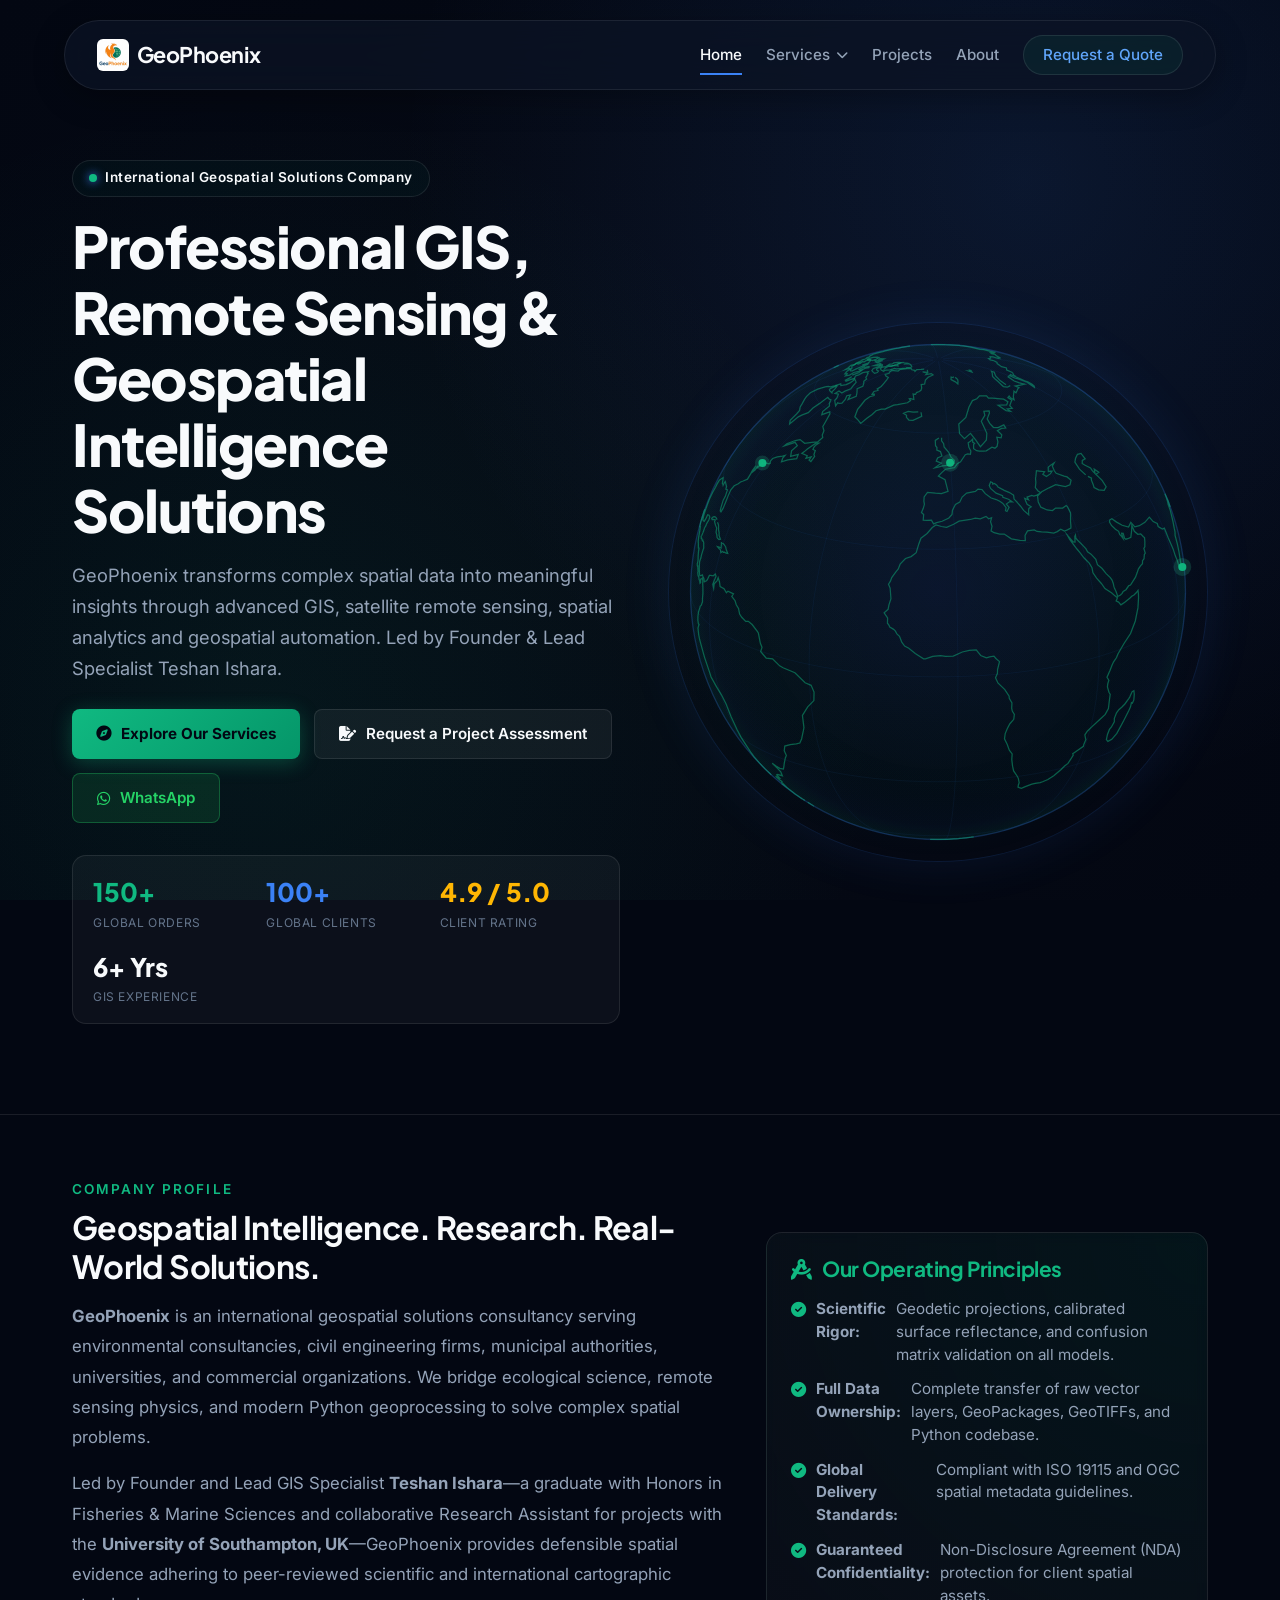
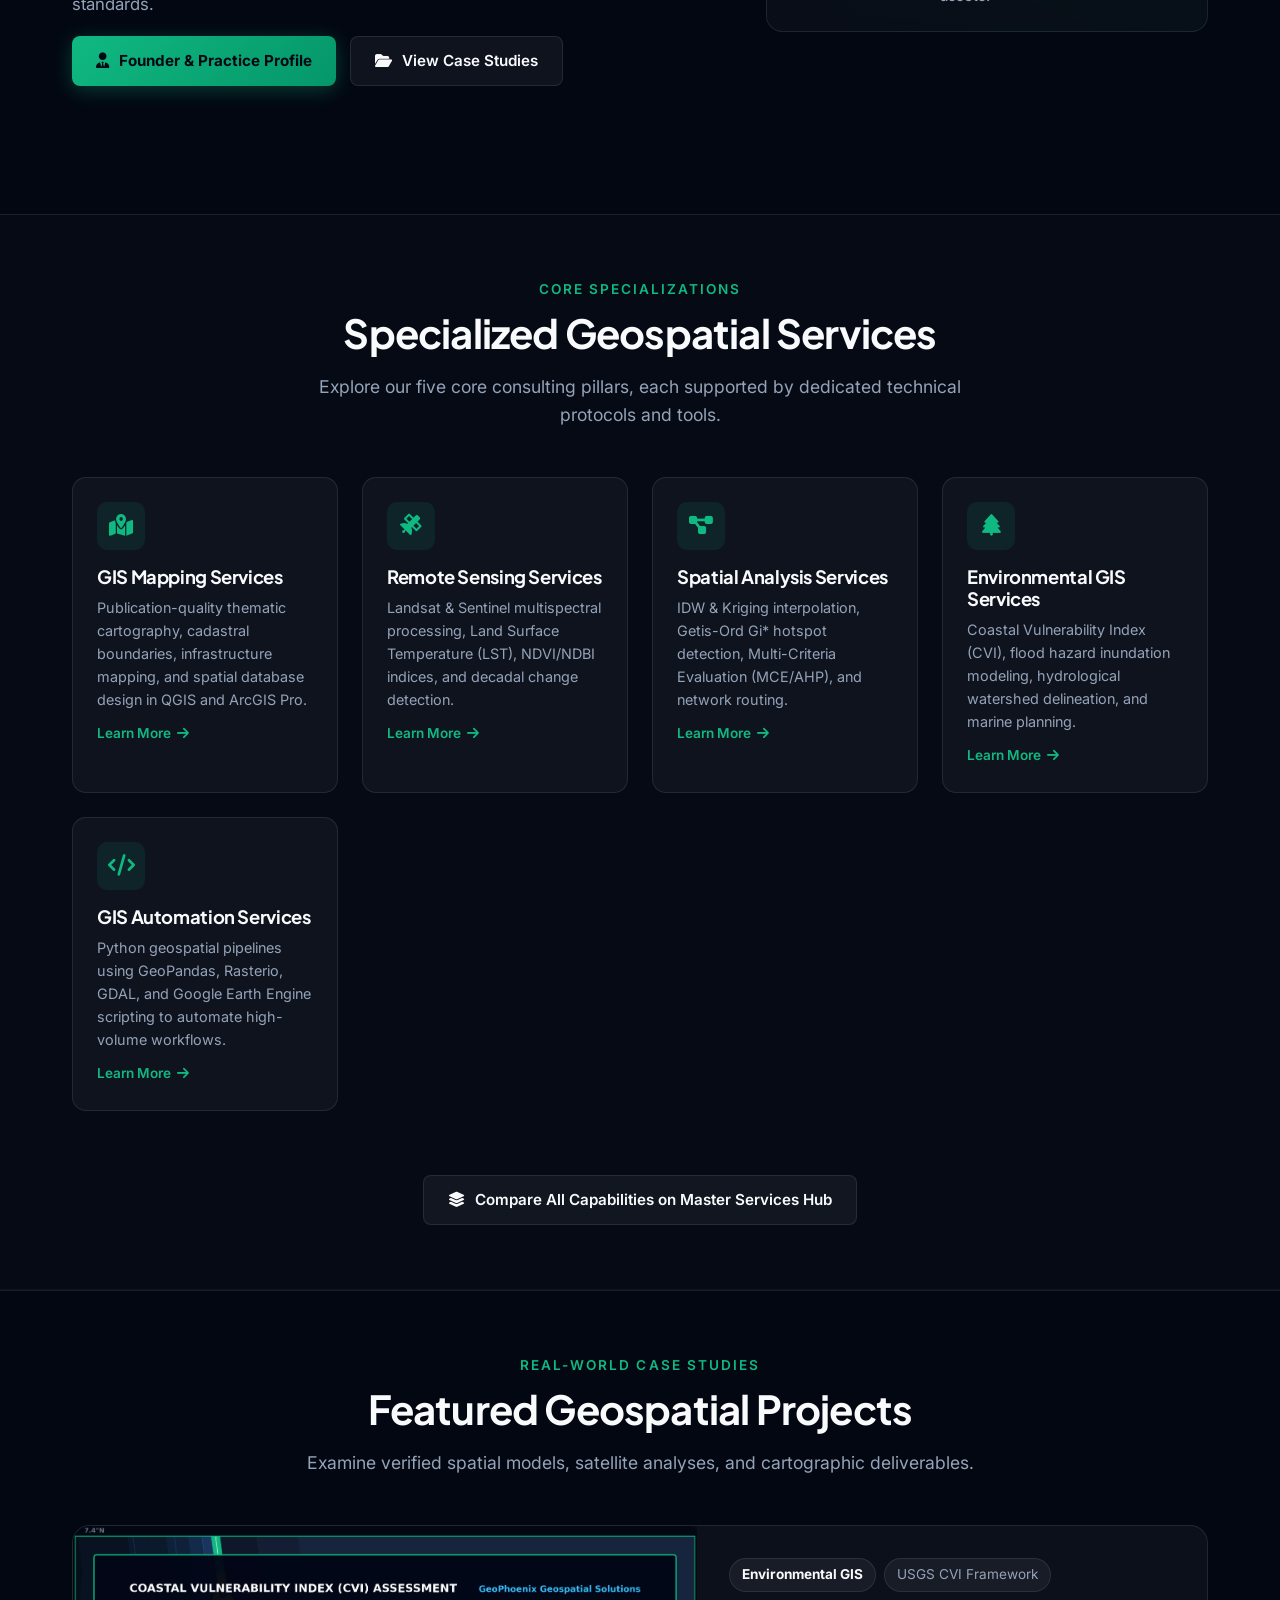
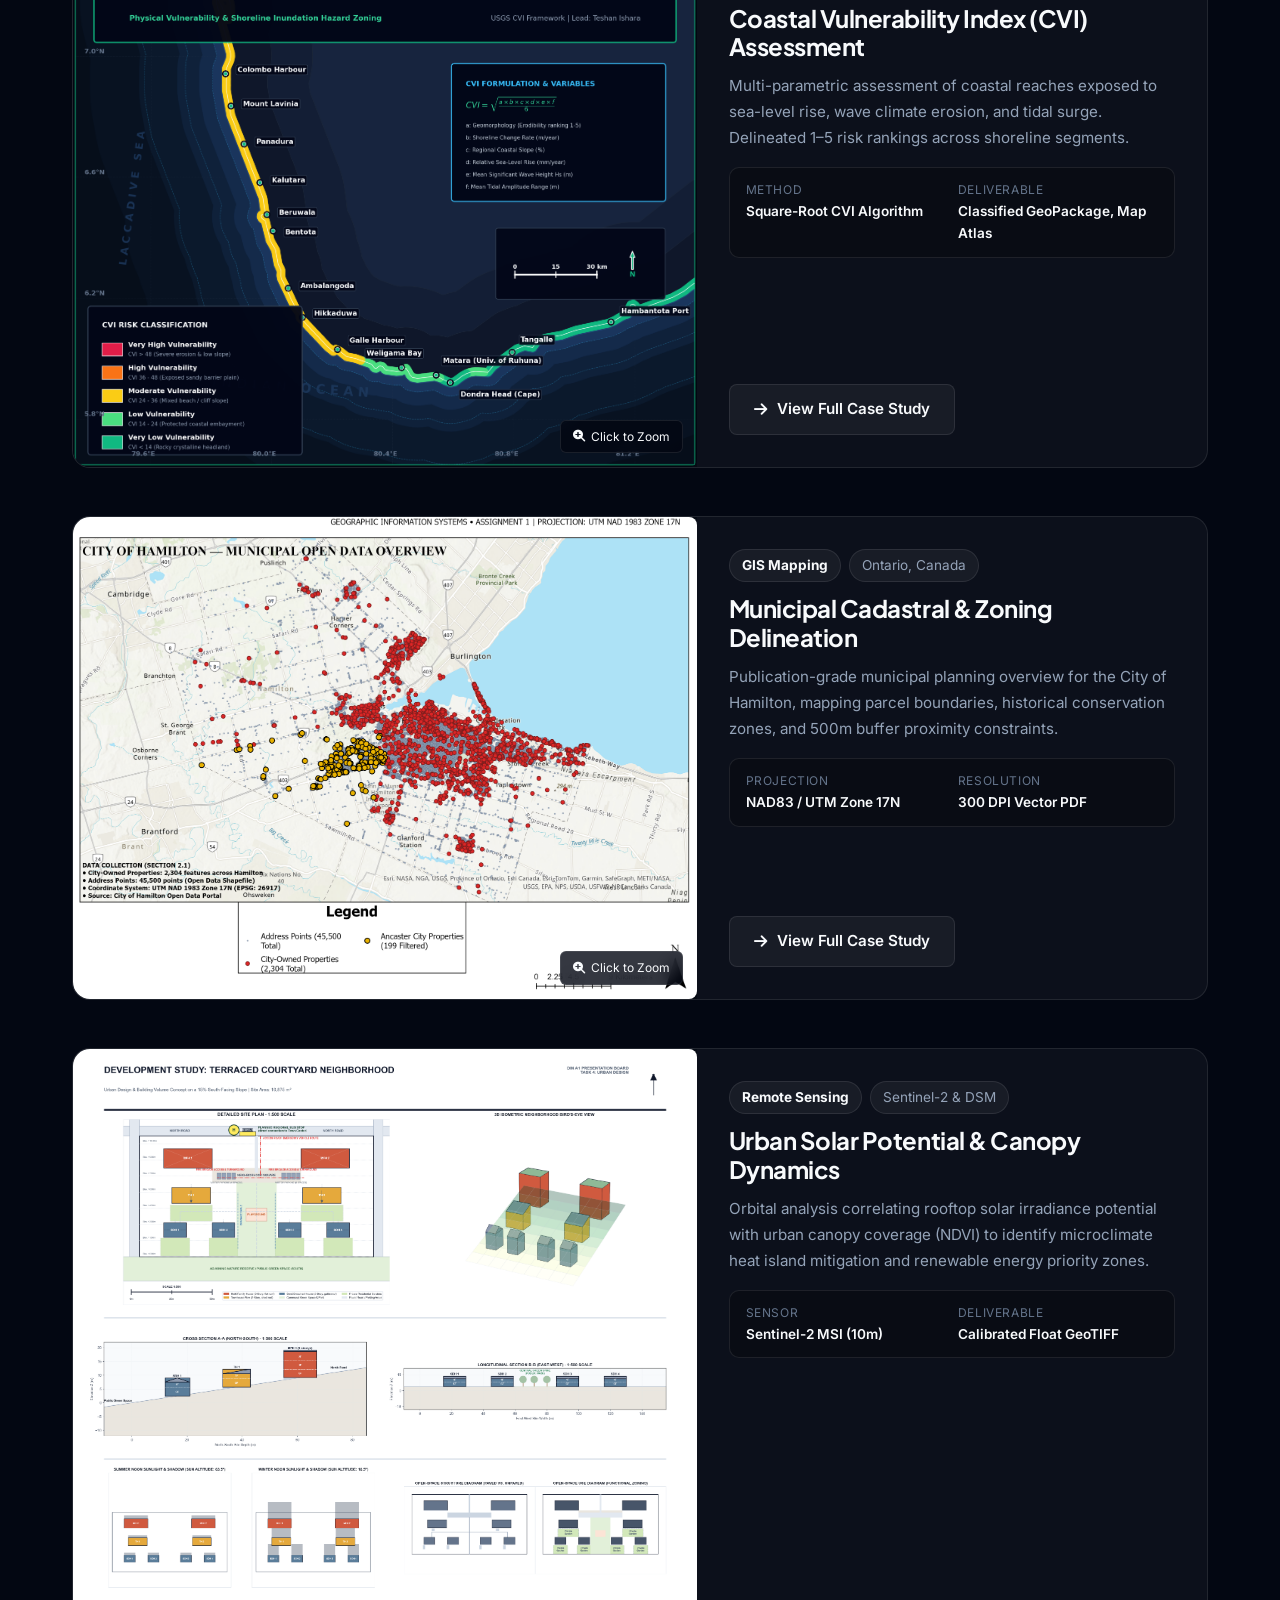
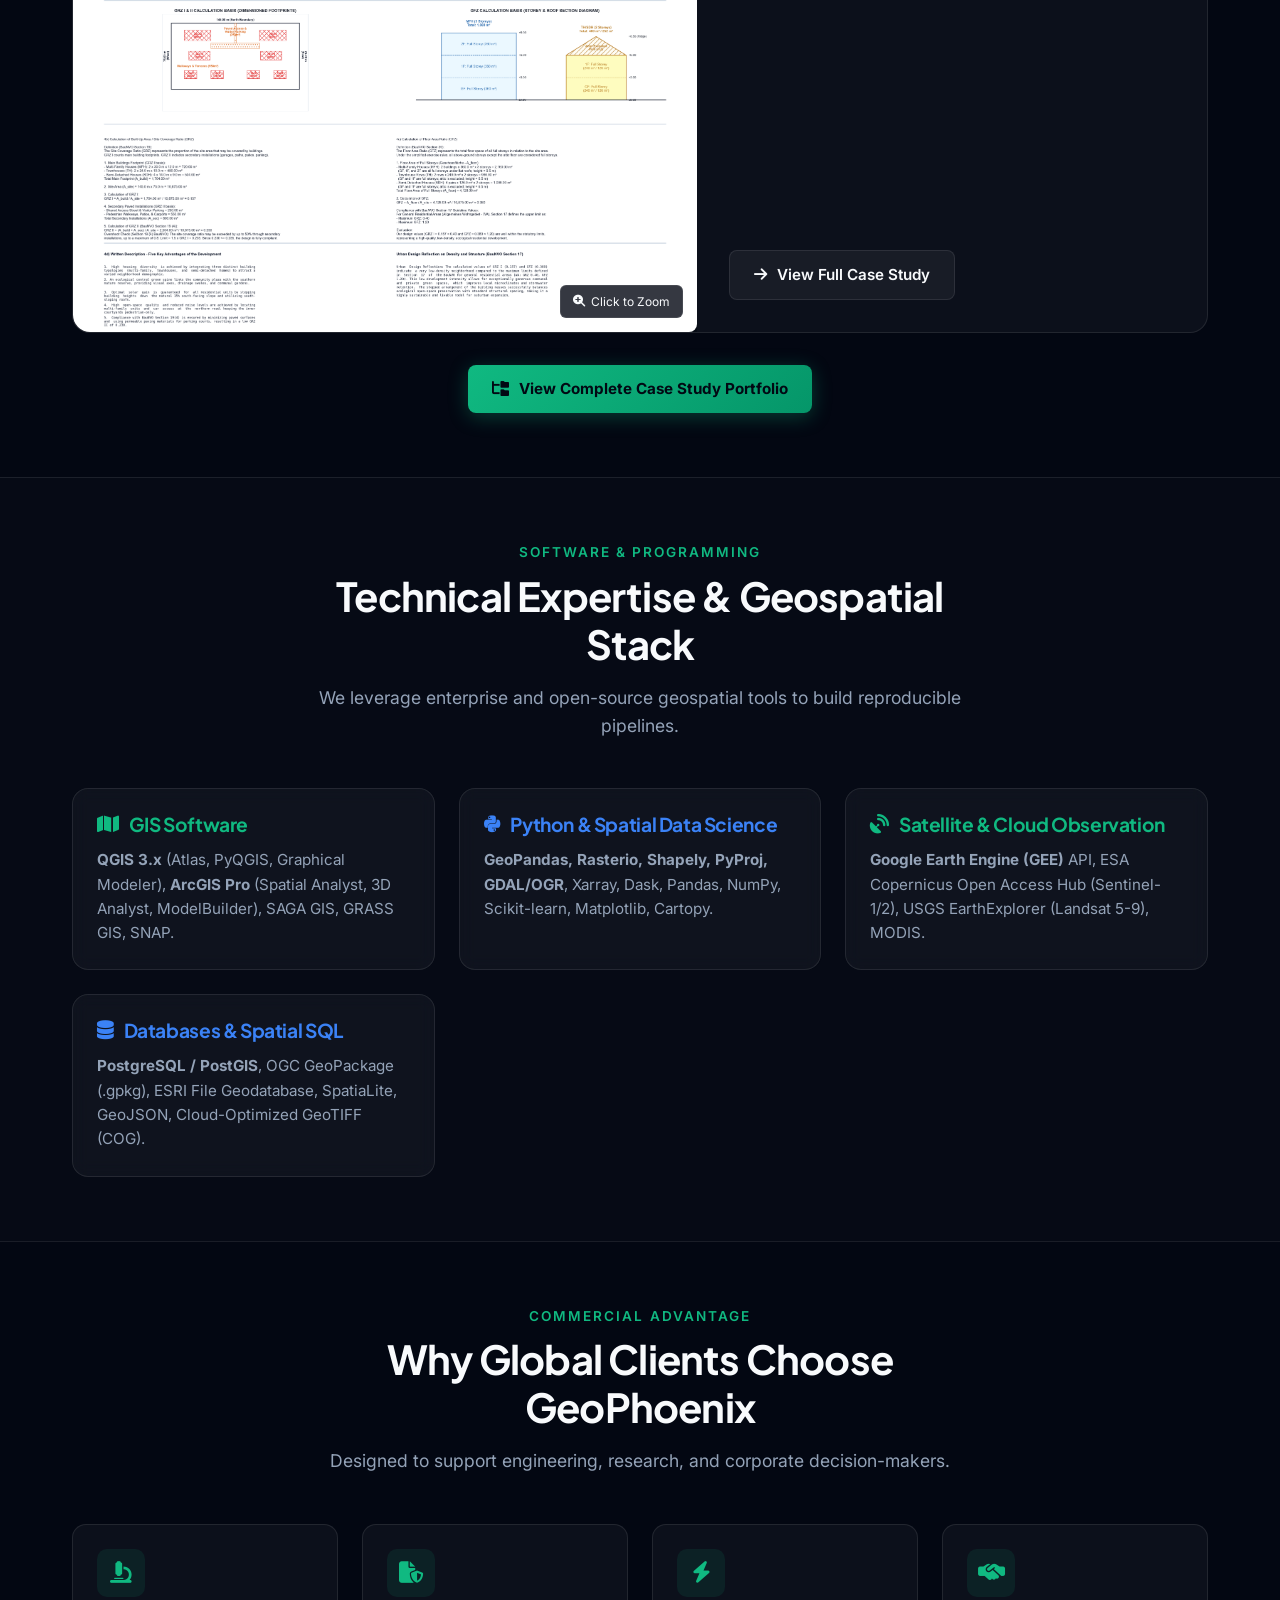
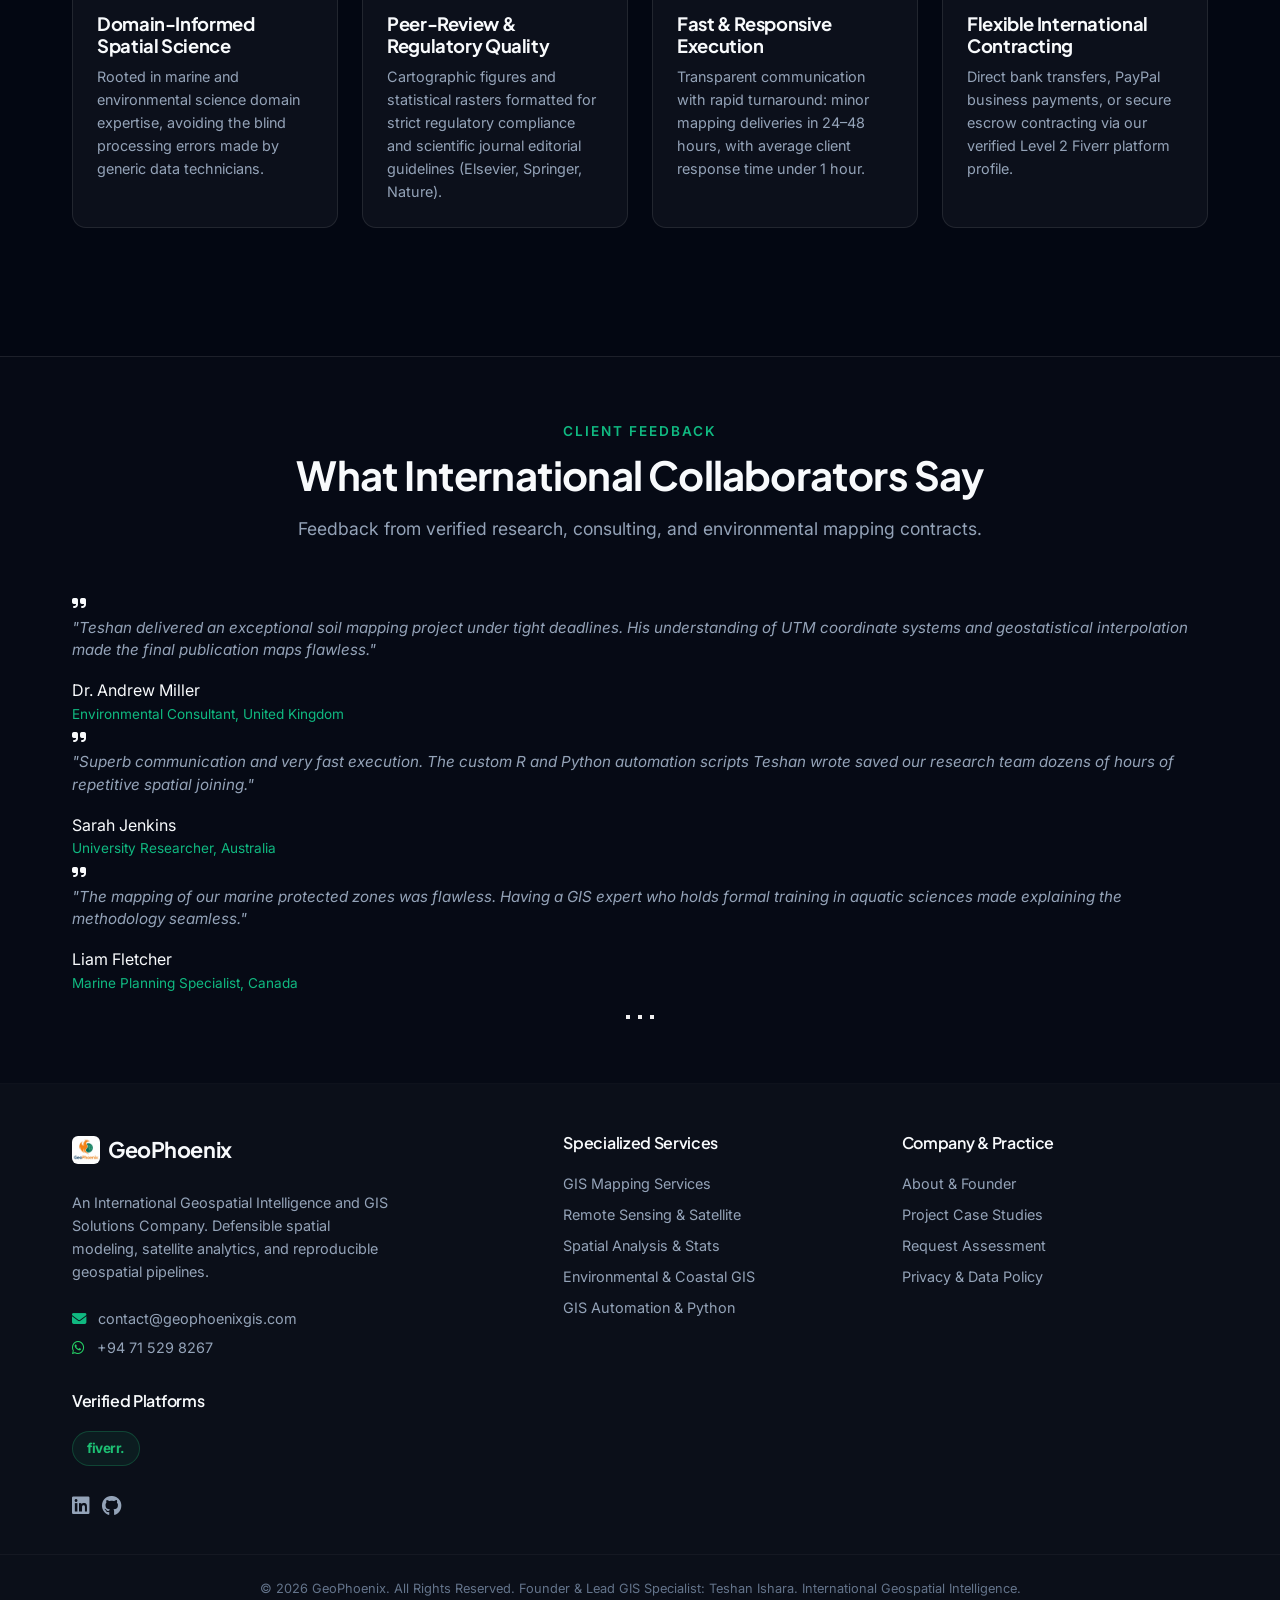
==== commit 9fd68eff: "fix(site): add authentic CVI publication map, restore wireframe canvas globe, fix spatial analysis i" ====
--- a/index.html
+++ b/index.html
@@ -175,7 +175,7 @@
                             </div>
                         </a>
                         <a href="/services/spatial-analysis/" class="dropdown-item">
-                            <i class="fa-solid fa-chart-network dropdown-icon"></i>
+                            <i class="fa-solid fa-diagram-project dropdown-icon"></i>
                             <div class="dropdown-text">
                                 <span class="dropdown-title">Spatial Analysis</span>
                                 <span class="dropdown-desc">Geostatistics & hotspot modeling</span>
@@ -255,9 +255,11 @@
                 </div>
             </div>
 
-            <!-- Hero Interactive Globe / Asset -->
-            <div class="hero-visual" style="display: flex; align-items: center; justify-content: center; position: relative;">
-                <img src="assets/hero-globe.png" alt="GeoPhoenix Global Geospatial Intelligence" style="width: 100%; max-width: 480px; filter: drop-shadow(0 20px 40px rgba(16, 185, 129, 0.2));">
+            <!-- Large Centerpiece 3D Canvas Wireframe Globe -->
+            <div class="hero-media">
+                <div class="globe-wrapper">
+                    <canvas id="globe-canvas"></canvas>
+                </div>
             </div>
 
         </div>
@@ -328,7 +330,7 @@
 
                 <!-- Service 3 -->
                 <div class="cap-card">
-                    <div class="cap-icon"><i class="fa-solid fa-chart-network"></i></div>
+                    <div class="cap-icon"><i class="fa-solid fa-diagram-project"></i></div>
                     <h4>Spatial Analysis Services</h4>
                     <p>IDW & Kriging interpolation, Getis-Ord Gi* hotspot detection, Multi-Criteria Evaluation (MCE/AHP), and network routing.</p>
                     <a href="/services/spatial-analysis/" style="color: var(--accent-orange); font-size: 0.85rem; font-weight: 600; display: inline-flex; align-items: center; gap: 6px; margin-top: 12px;">
@@ -379,7 +381,7 @@
                 <div class="case-card">
                     <div class="case-card-inner">
                         <div class="case-card-img-wrap">
-                            <img src="assets/projects/environmental-impact.png" alt="Coastal Vulnerability Index CVI and Hazard Assessment">
+                            <img src="assets/projects/coastal-vulnerability-cvi.png" alt="Coastal Vulnerability Index CVI and Hazard Assessment">
                             <div class="case-zoom-badge"><i class="fa-solid fa-magnifying-glass-plus"></i> Click to Zoom</div>
                         </div>
                         <div class="case-card-content">
--- a/css/site-enhancements.css
+++ b/css/site-enhancements.css
@@ -798,3 +798,4 @@
 .legal-content li {
     margin-bottom: 8px;
 }
+
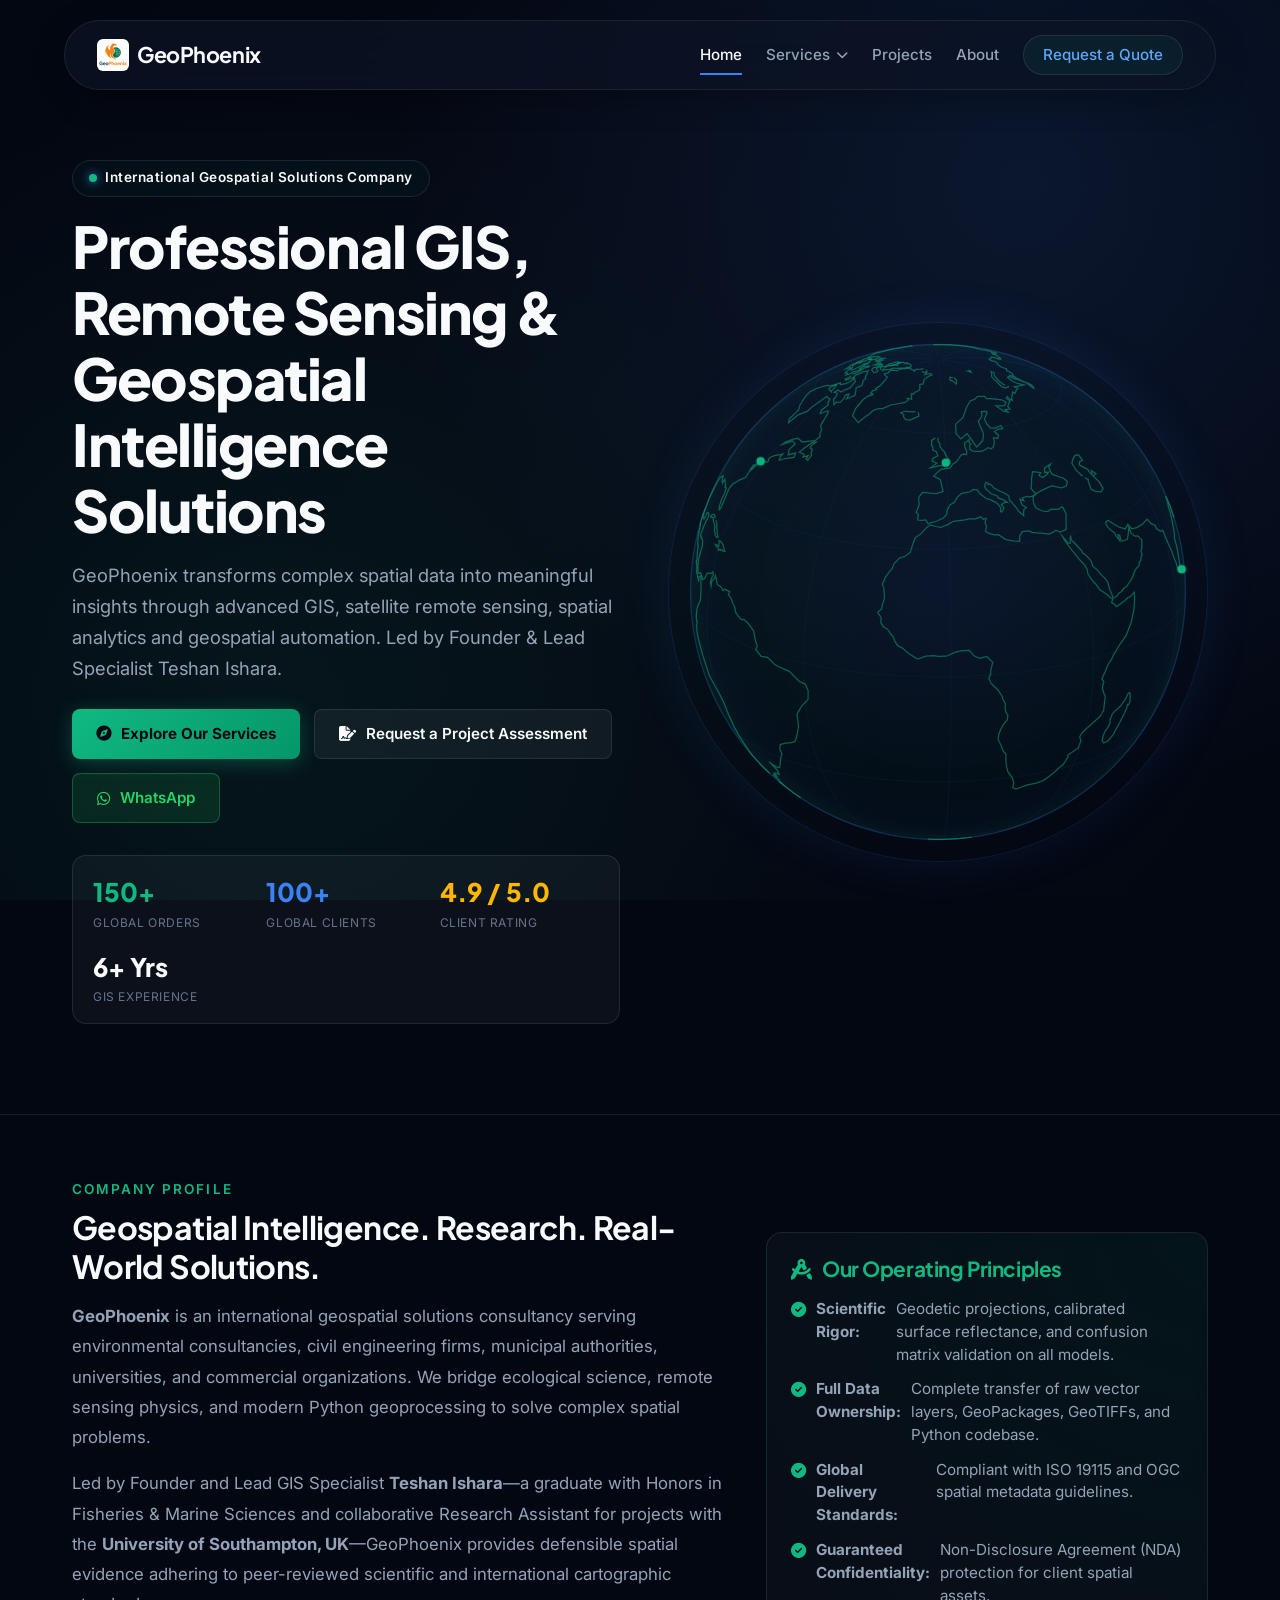
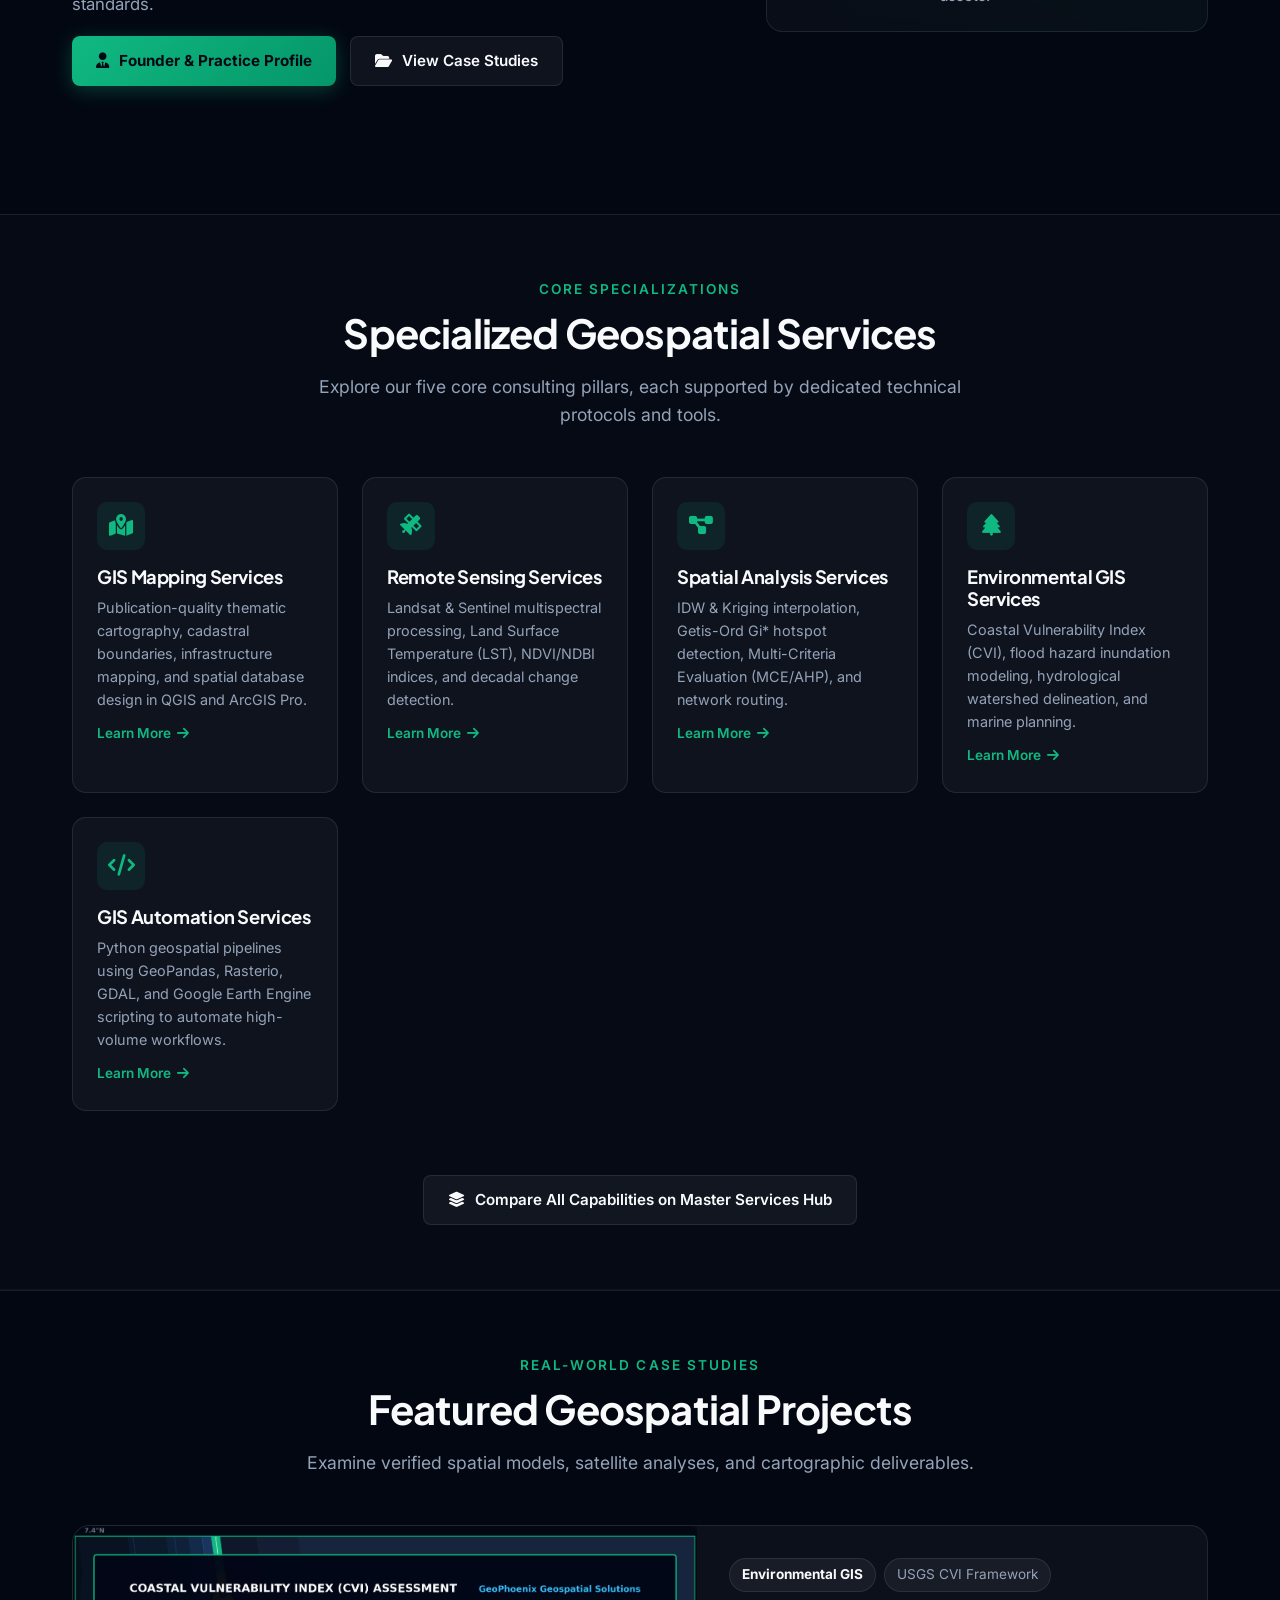
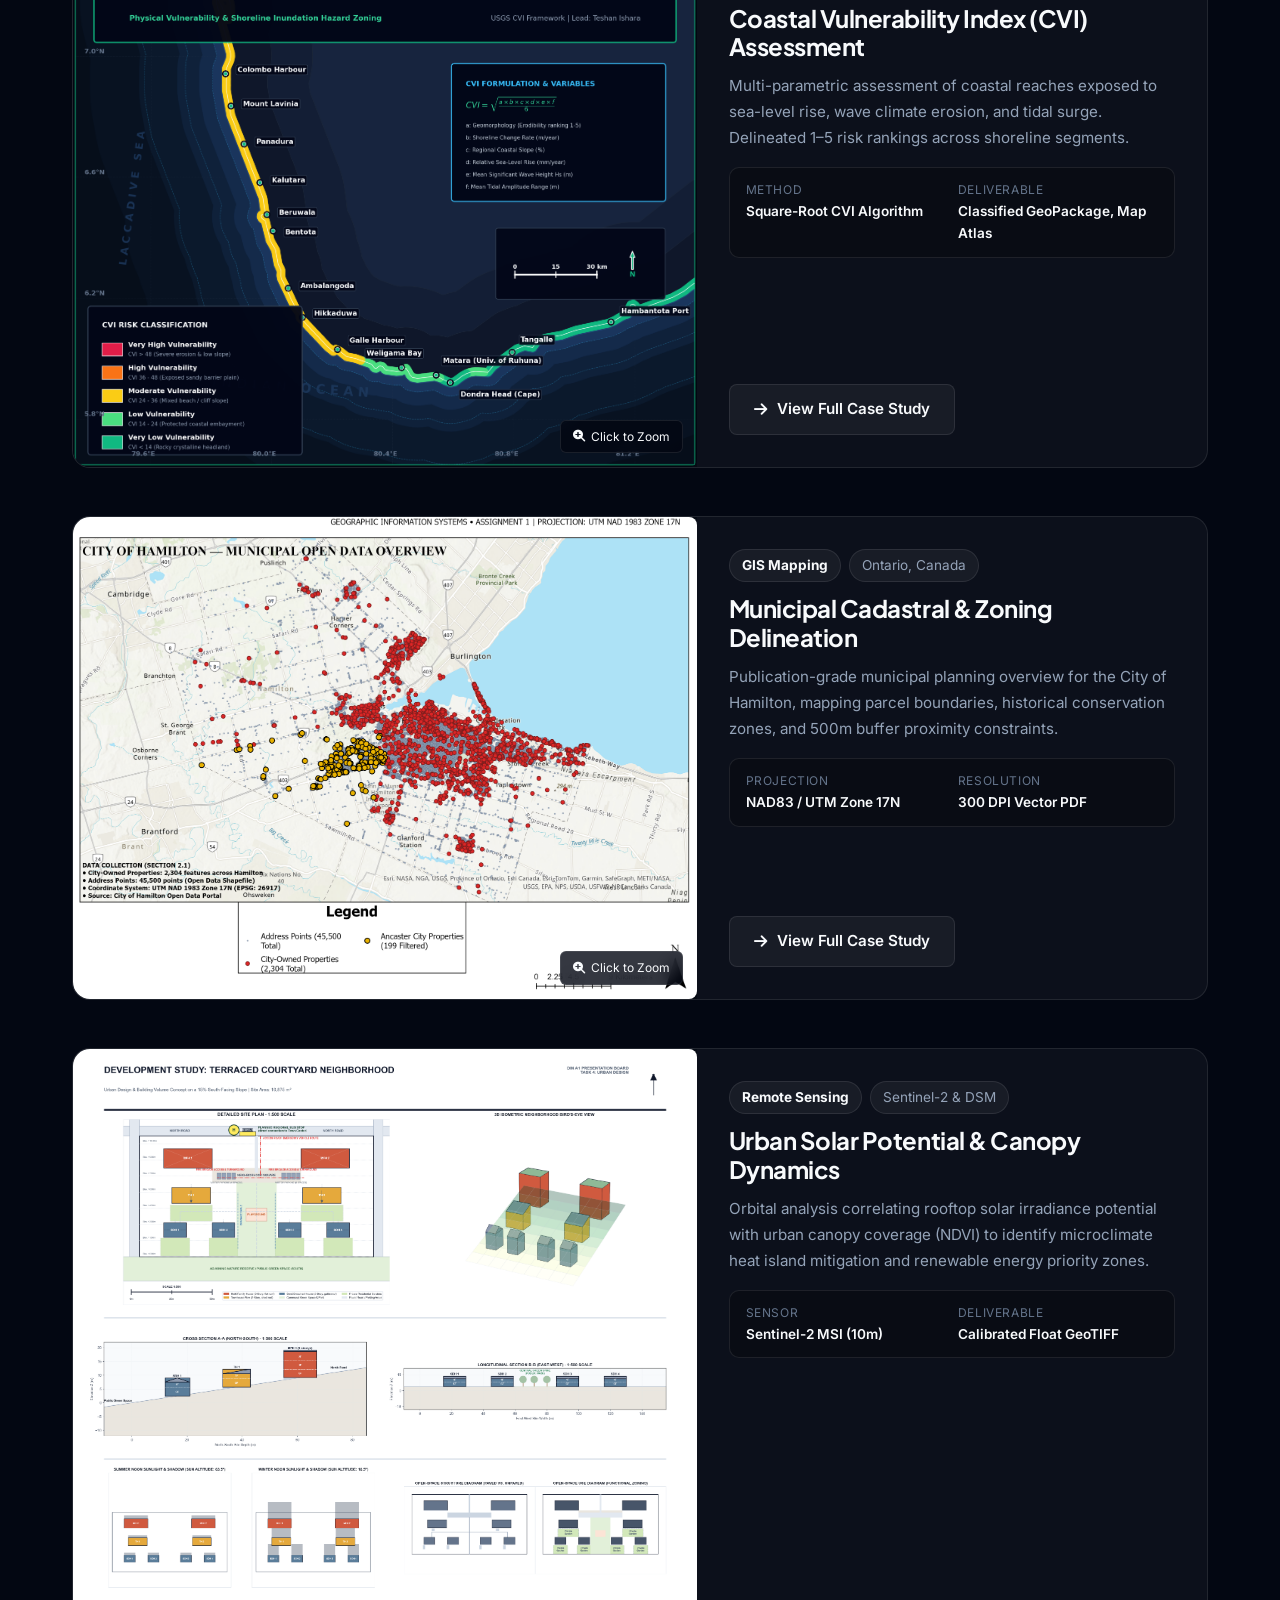
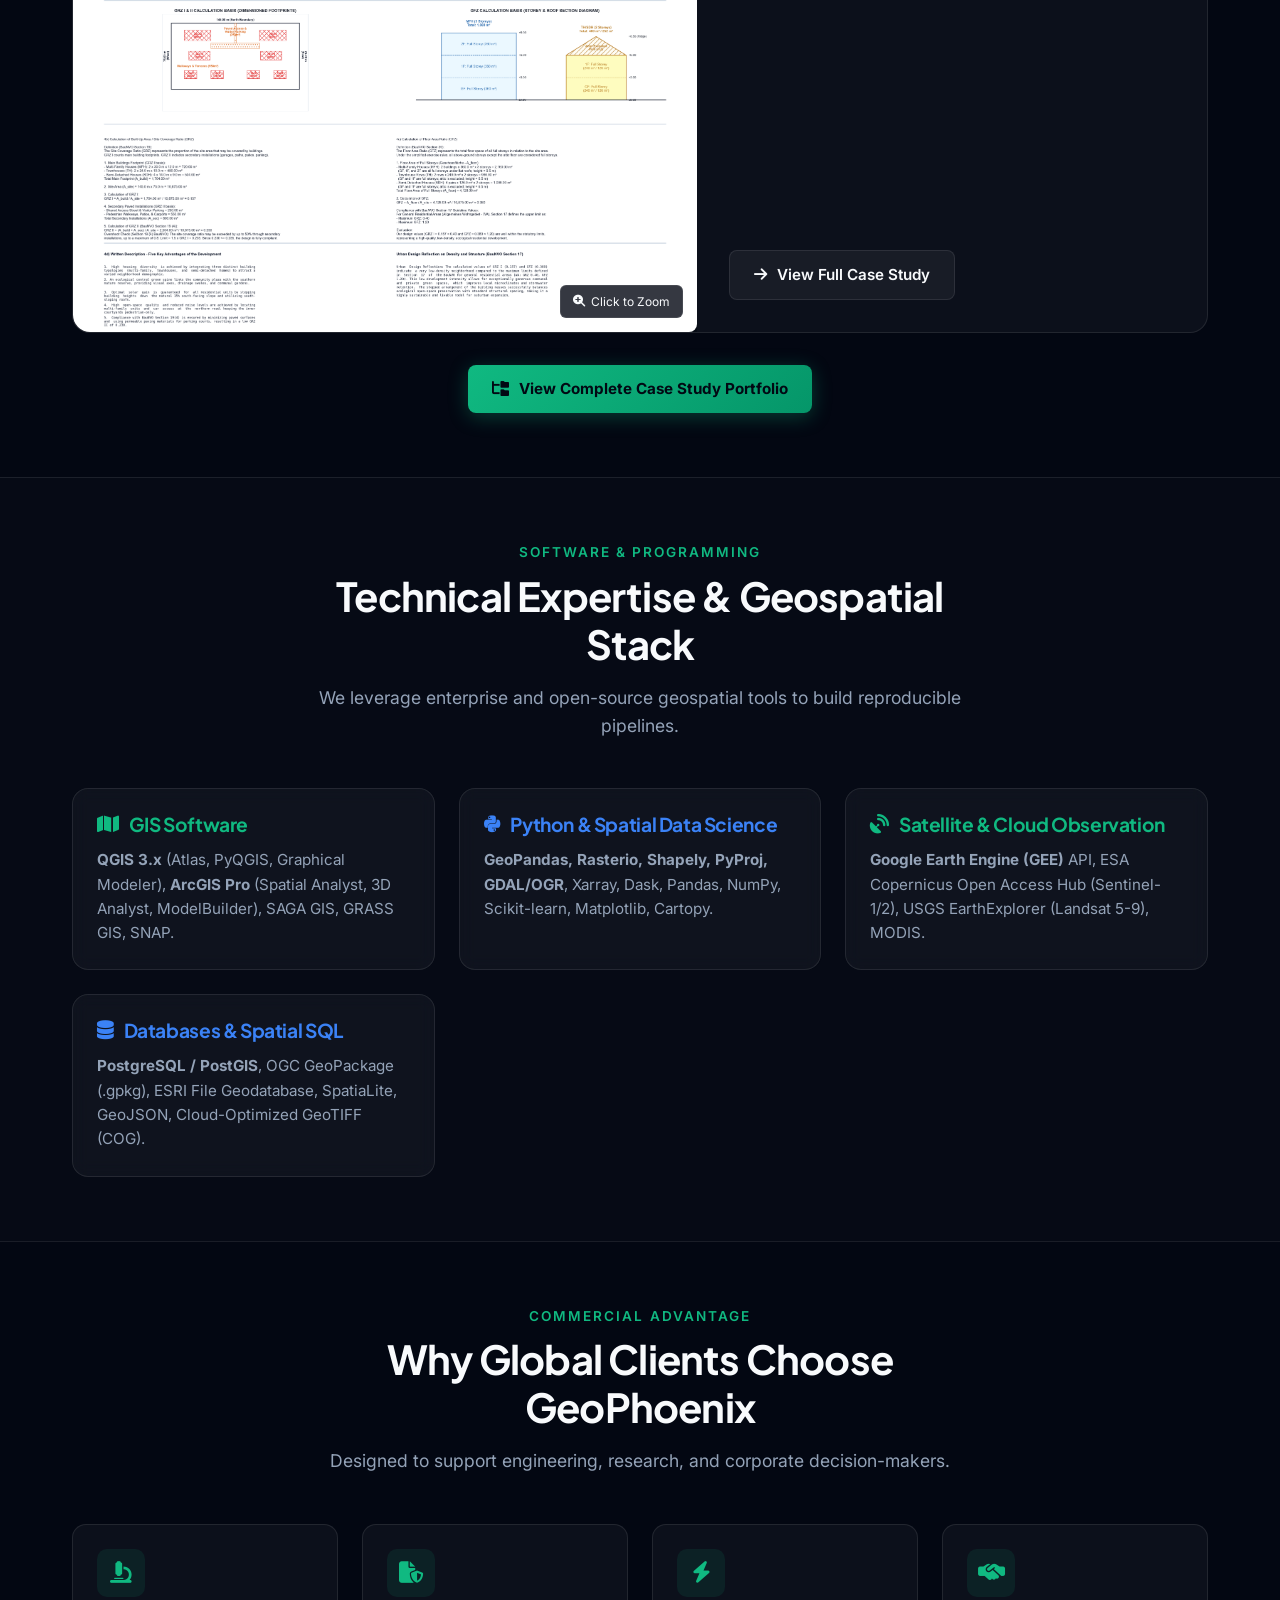
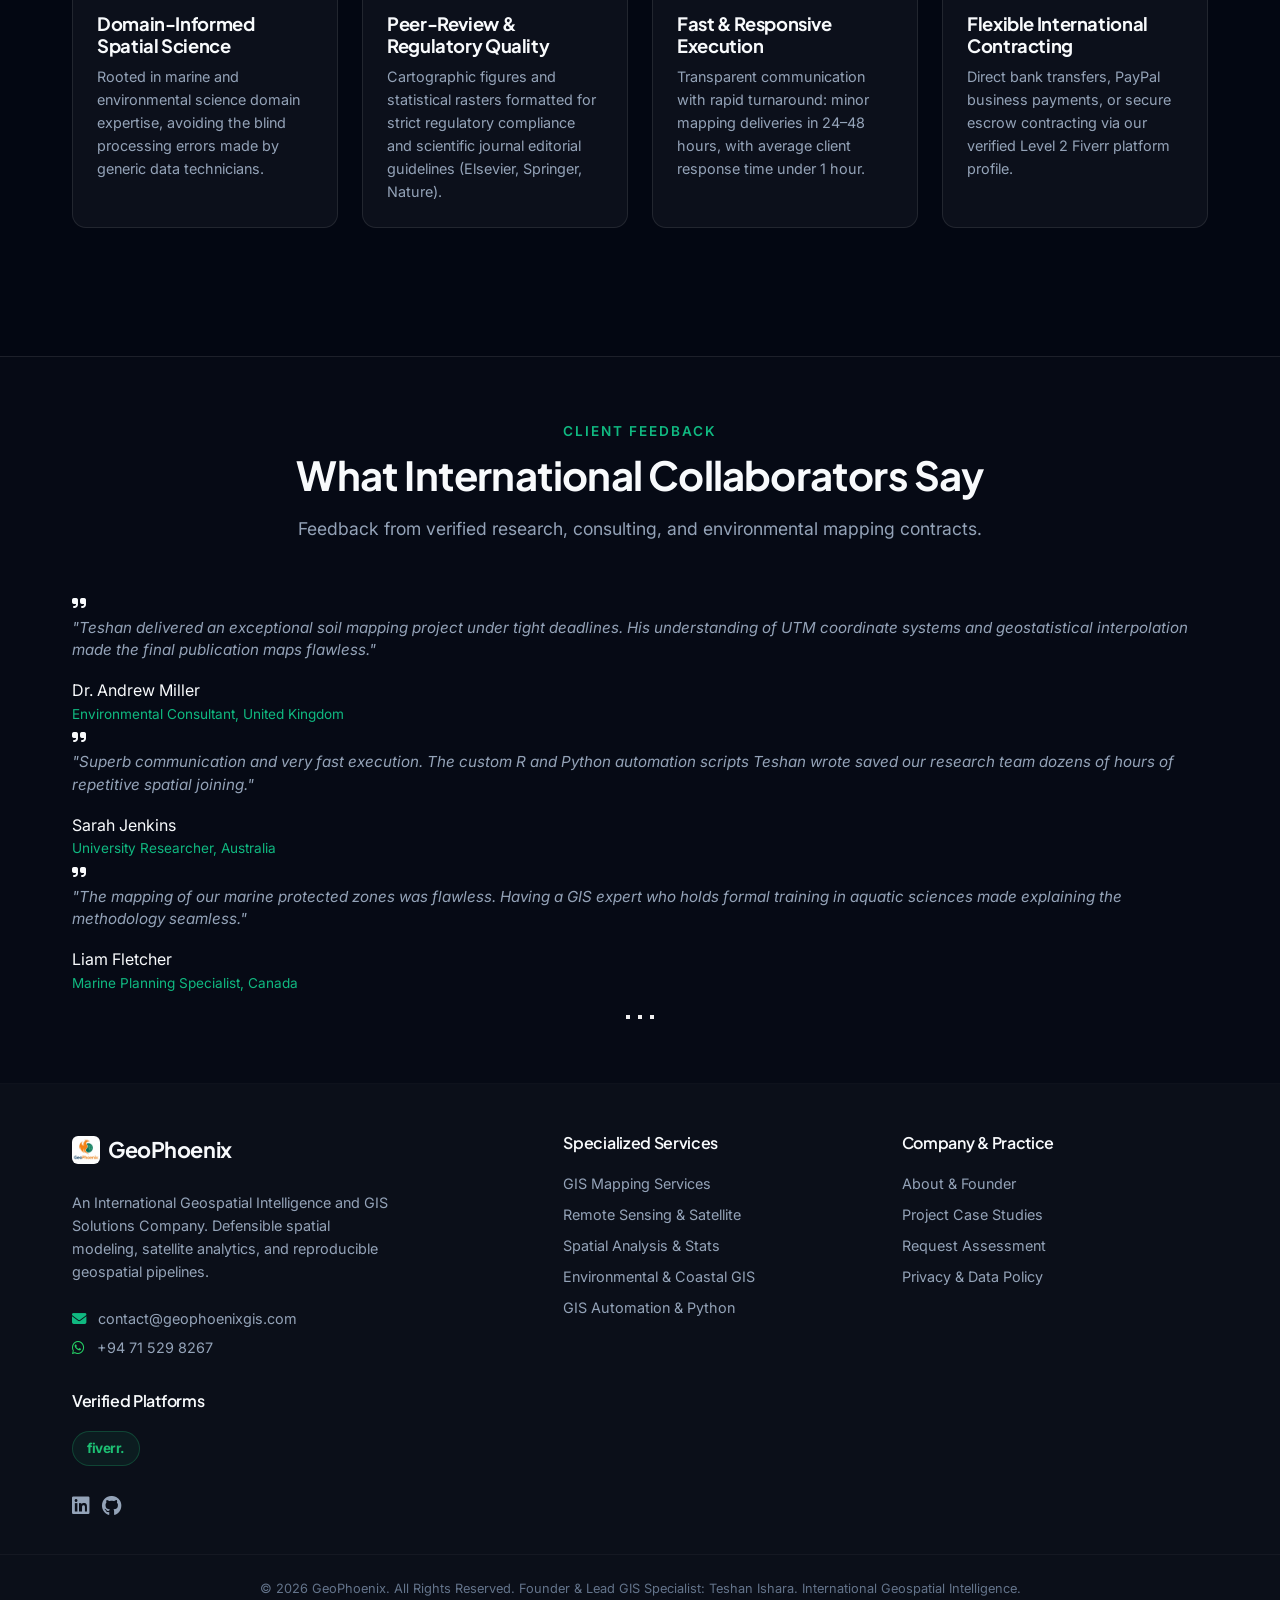
==== commit 24101616: "fix(maint): remove unused lms/chatbot css, add data-cfasync=false, bump assets to v=4.0, secure lms_" ====
--- a/index.html
+++ b/index.html
@@ -38,13 +38,11 @@
     <link rel="stylesheet" href="https://cdnjs.cloudflare.com/ajax/libs/font-awesome/6.4.0/css/all.min.css">
 
     <!-- Stylesheets -->
-    <link rel="stylesheet" href="css/variables.css?v=3.2">
-    <link rel="stylesheet" href="css/base.css?v=3.2">
-    <link rel="stylesheet" href="css/portfolio.css?v=3.2">
-    <link rel="stylesheet" href="css/site-enhancements.css?v=3.2">
-    <link rel="stylesheet" href="css/lms.css?v=3.2">
-    <link rel="stylesheet" href="css/chatbot.css?v=3.2">
-    <link rel="stylesheet" href="css/animations.css?v=3.2">
+    <link rel="stylesheet" href="css/variables.css?v=4.0">
+    <link rel="stylesheet" href="css/base.css?v=4.0">
+    <link rel="stylesheet" href="css/portfolio.css?v=4.0">
+    <link rel="stylesheet" href="css/site-enhancements.css?v=4.0">
+    <link rel="stylesheet" href="css/animations.css?v=4.0">
 
     <!-- Structured Data (JSON-LD): ProfessionalService & Organization -->
     <script type="application/ld+json">
@@ -726,6 +724,6 @@
     </footer>
 
     <!-- Scripts -->
-    <script type="module" src="js/main.js"></script>
+    <script data-cfasync="false" type="module" src="js/main.js?v=4.0"></script>
 </body>
 </html>
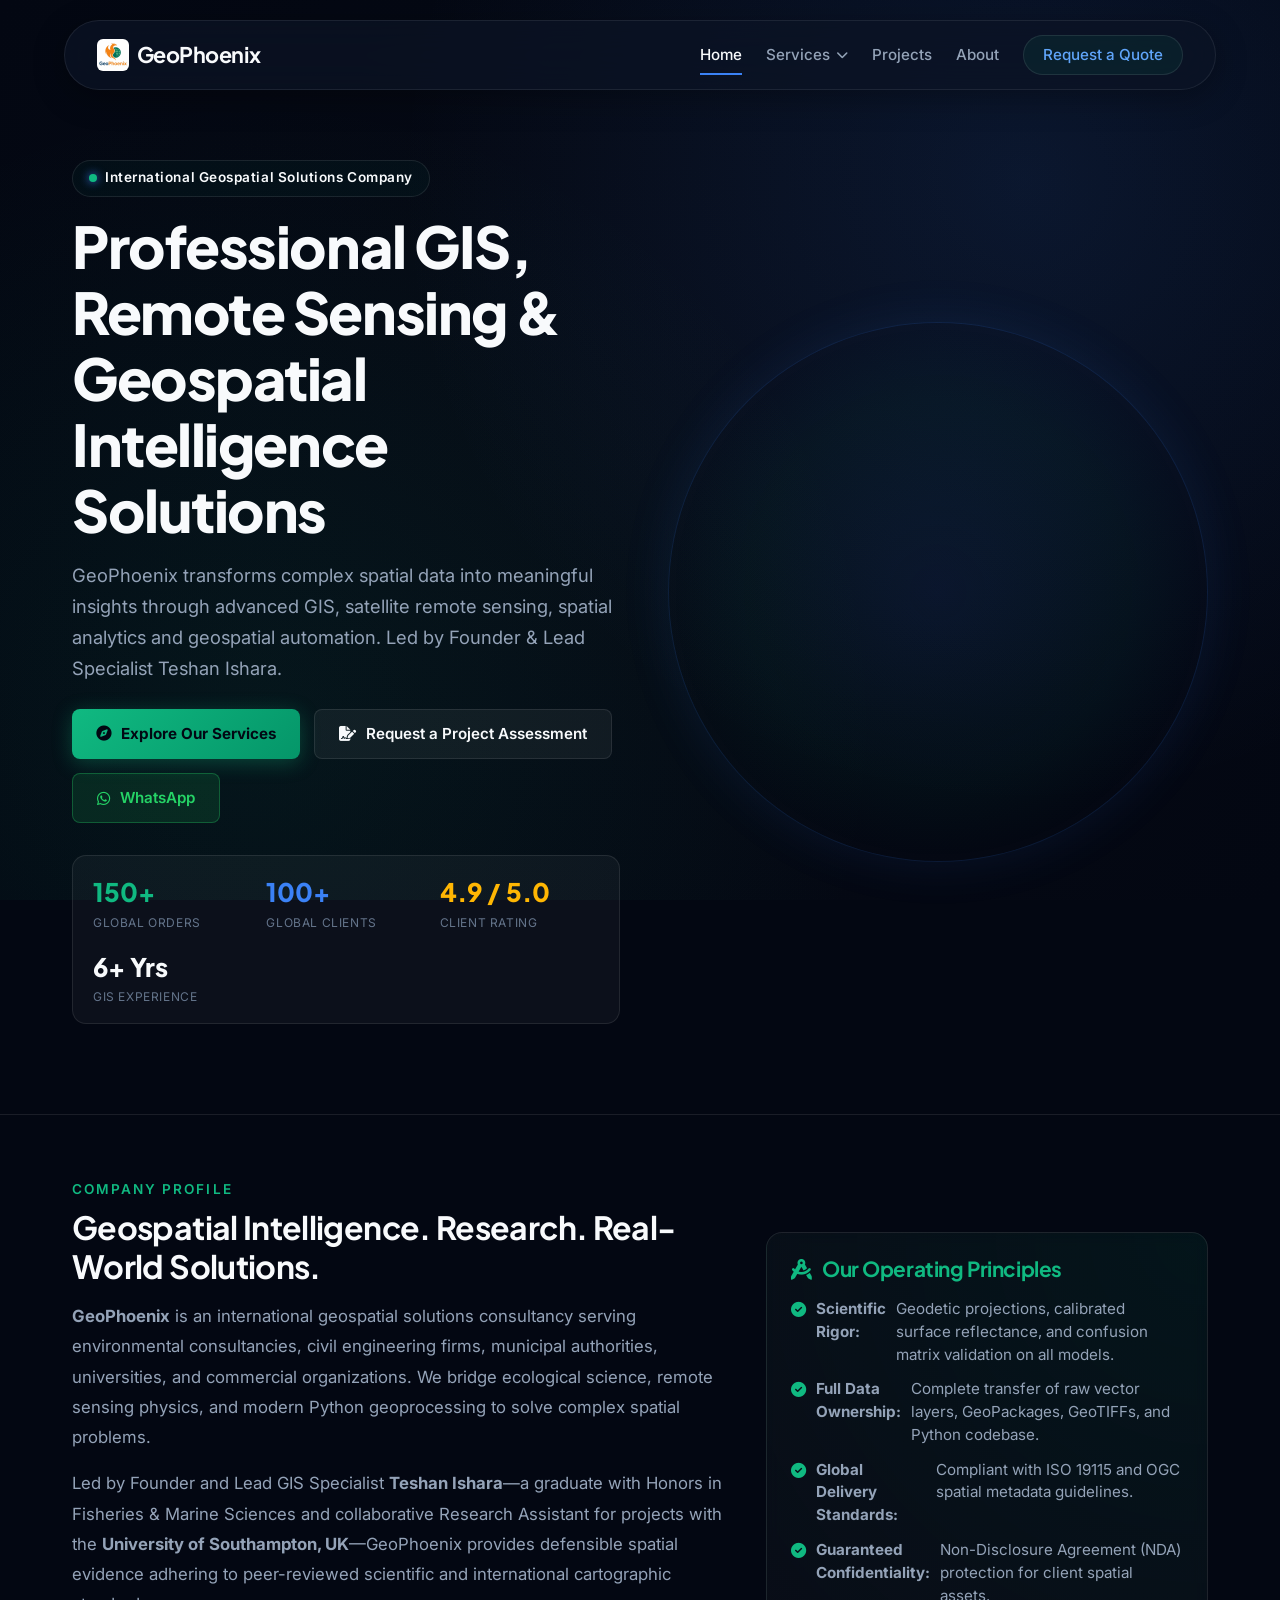
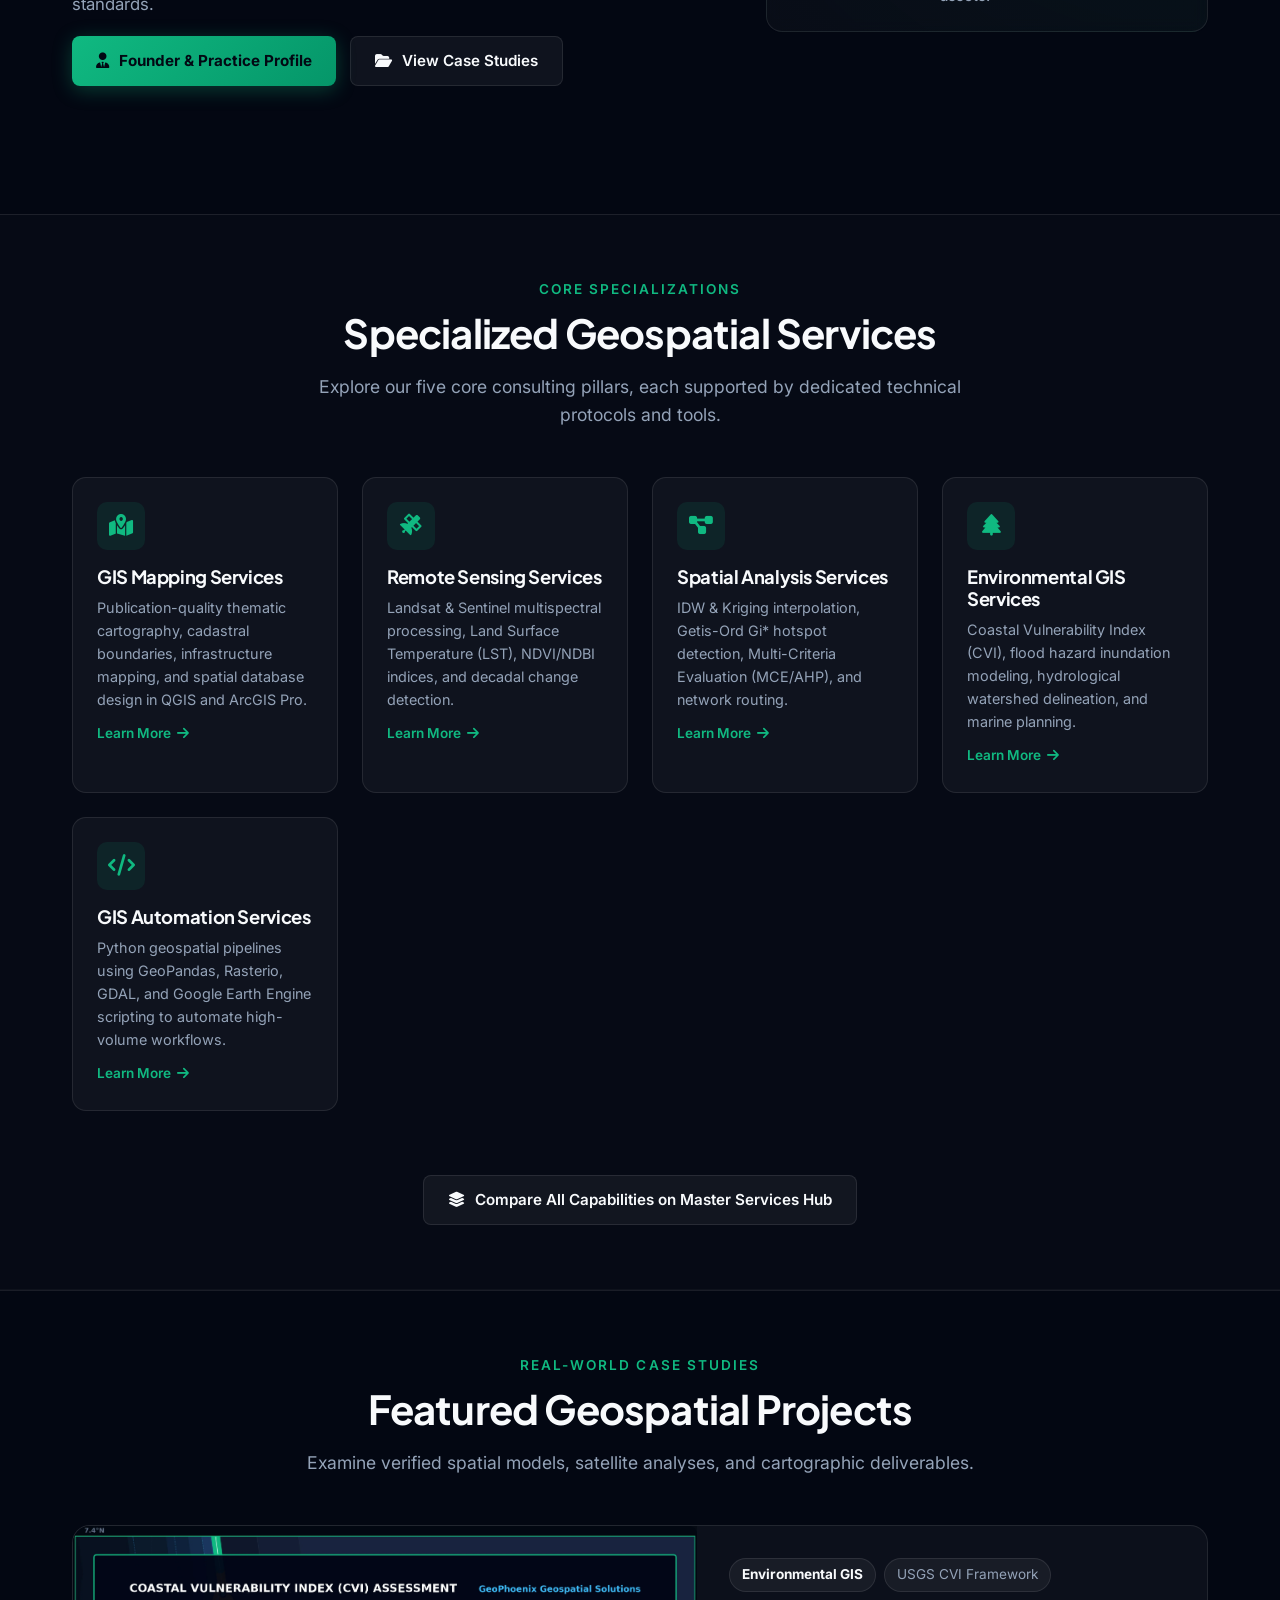
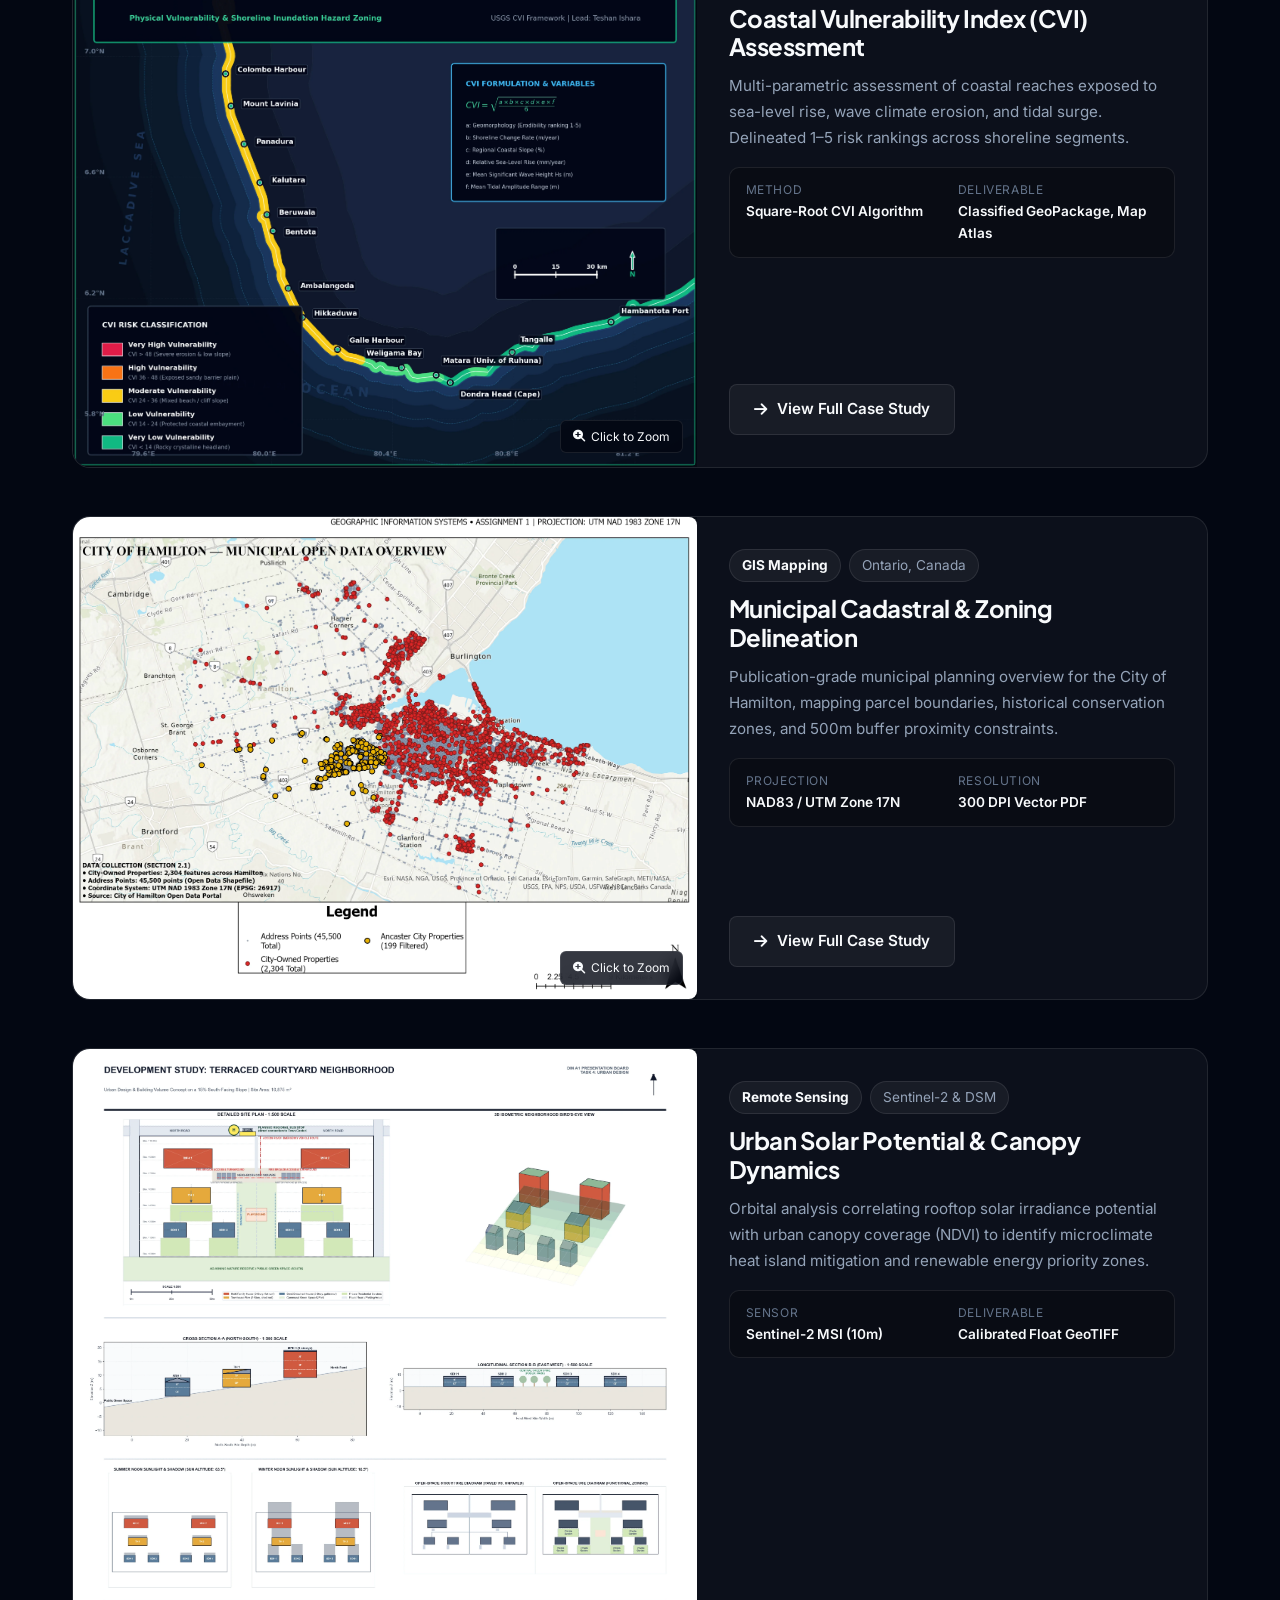
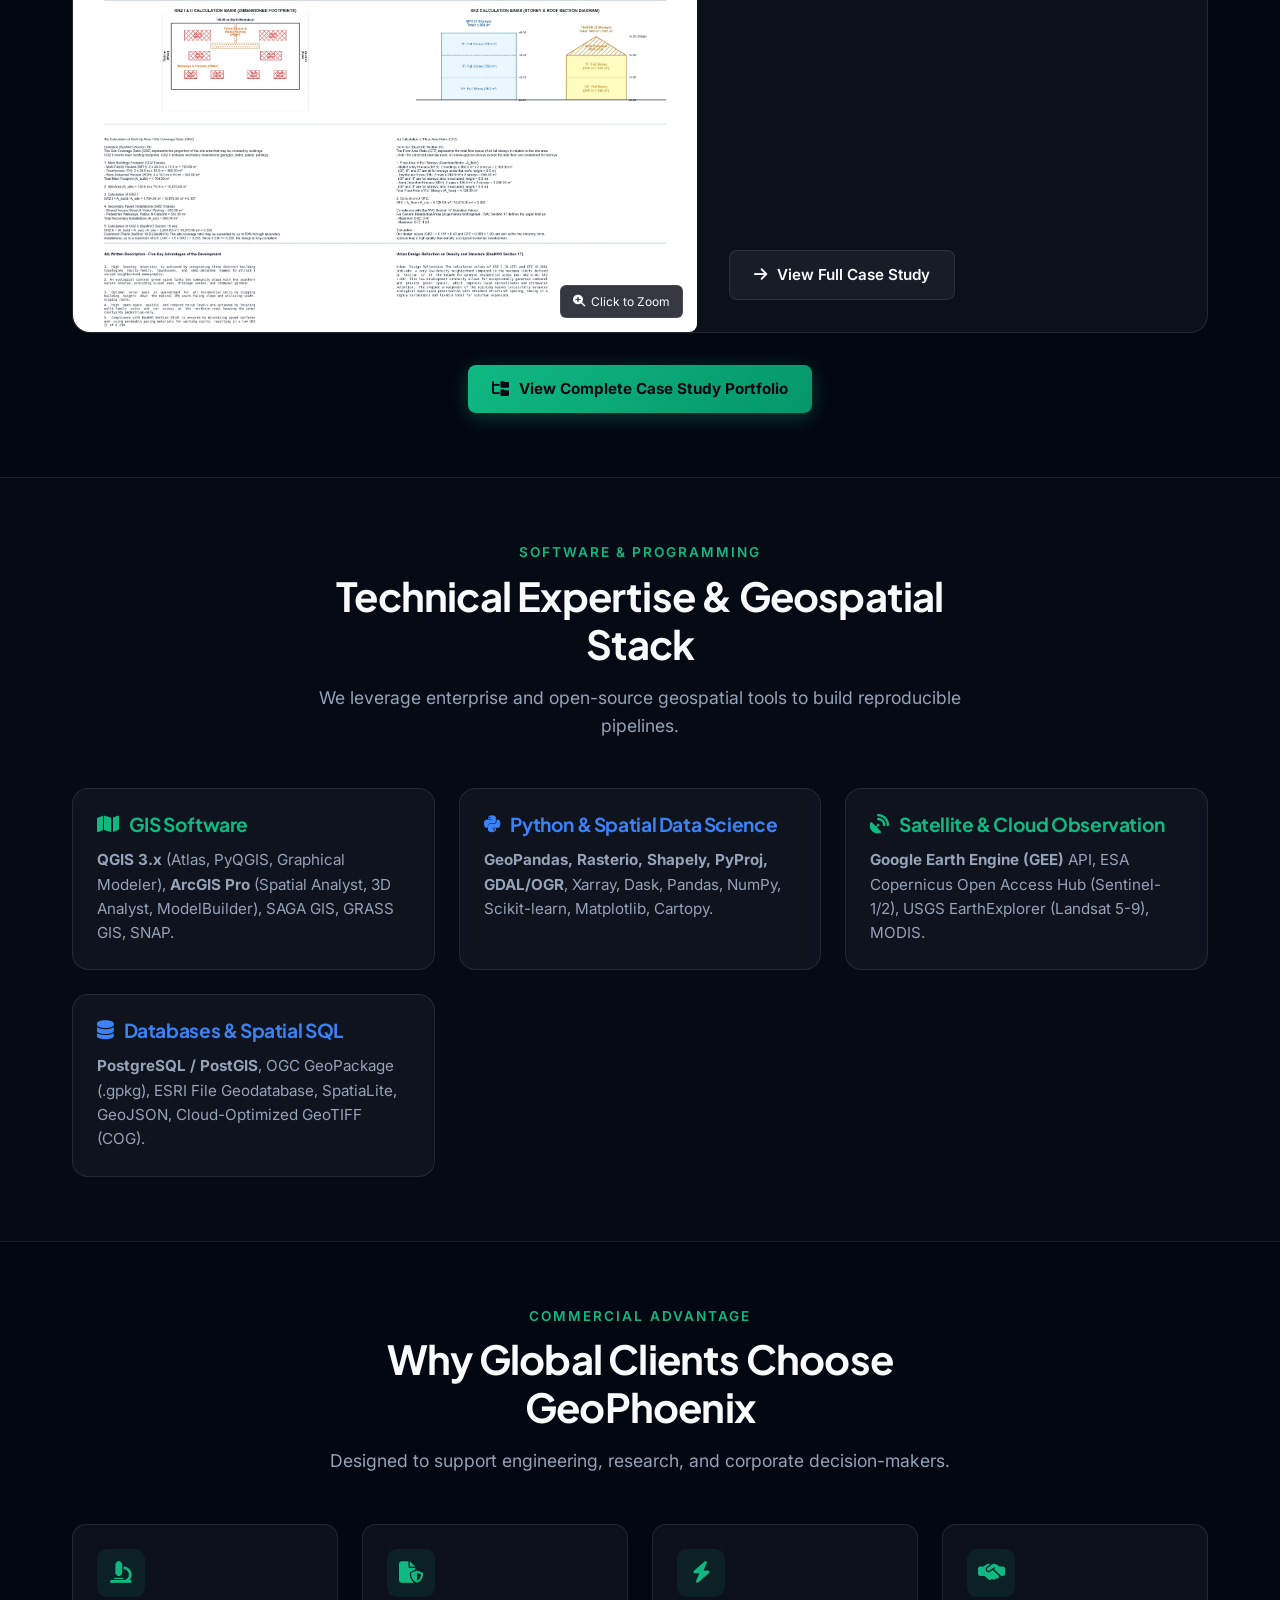
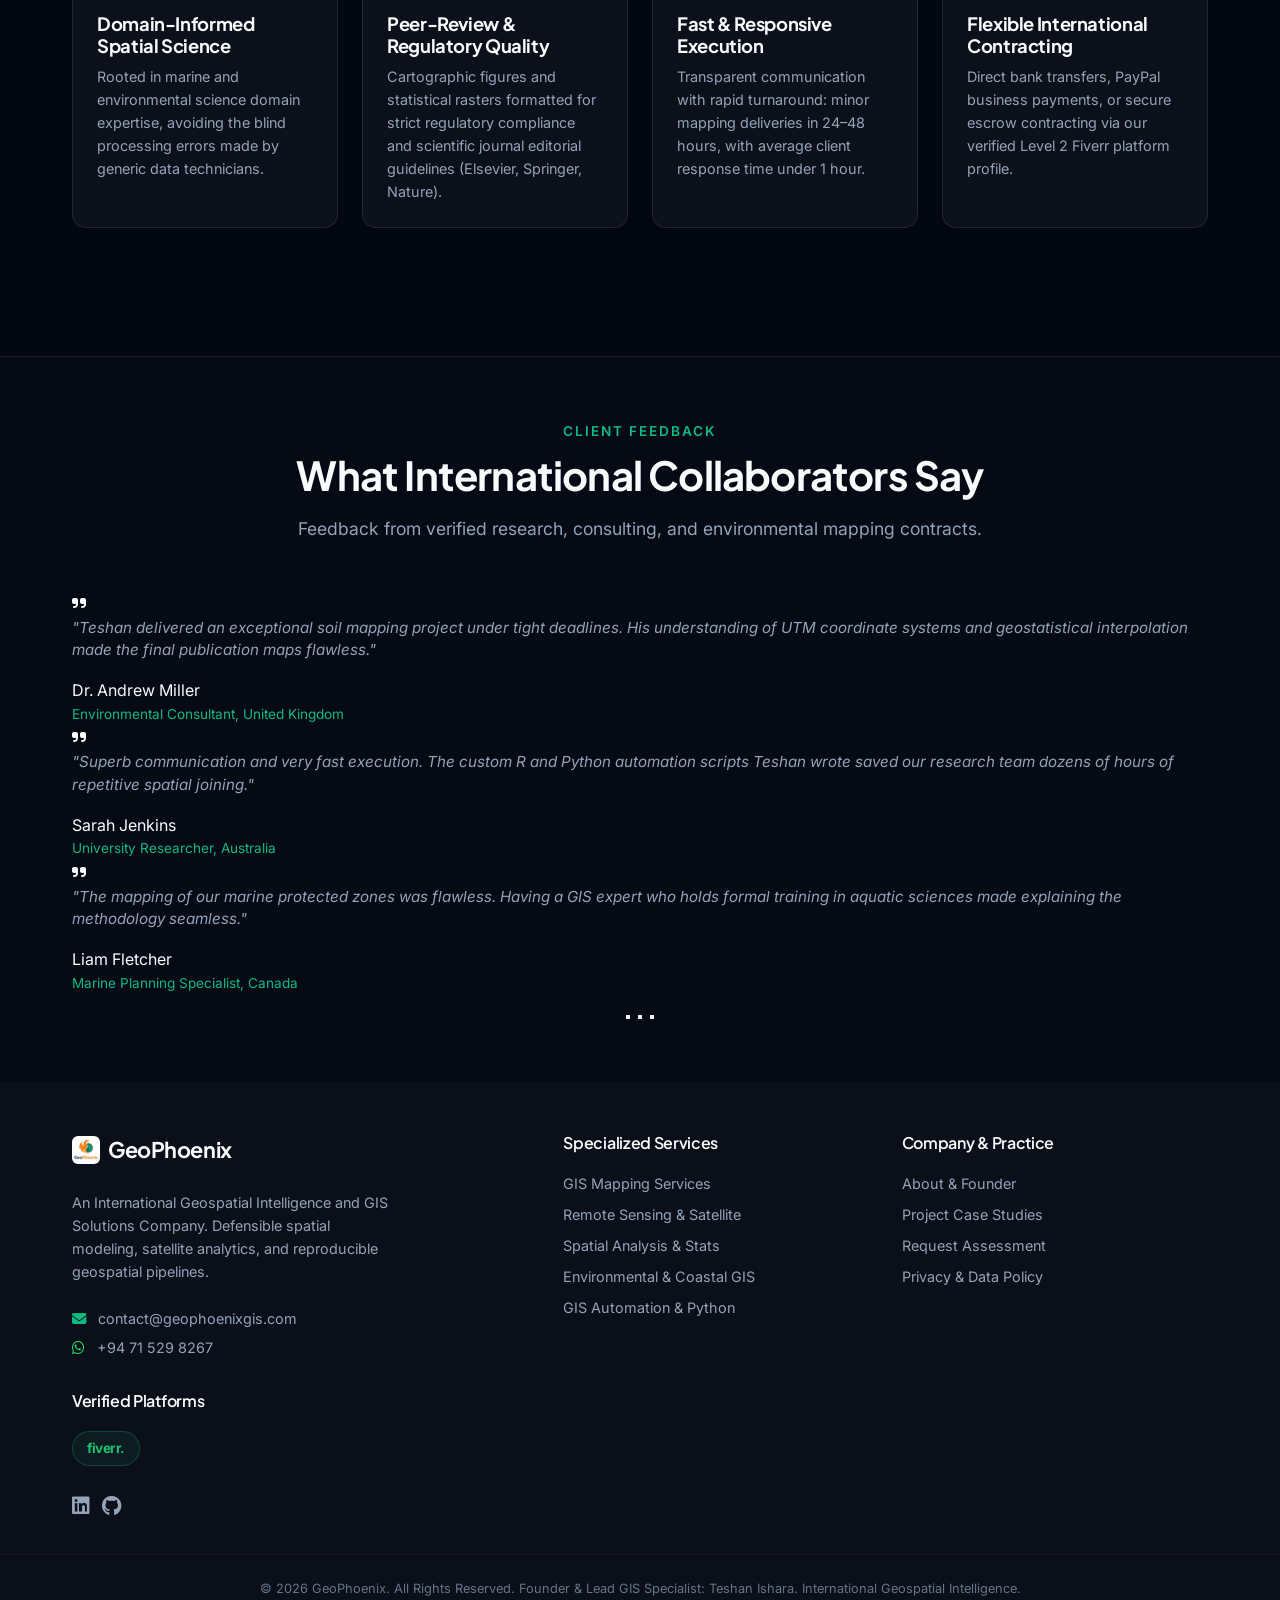
==== commit b9119db4: "feat(perf): Phase 2 Performance Optimization - WebP cartography, lazy loading, and CLS stabilization" ====
--- a/index.html
+++ b/index.html
@@ -148,7 +148,7 @@
     <header class="header">
         <div class="container nav-container">
             <a href="/" class="logo" style="display: inline-flex; align-items: center; gap: var(--space-2);">
-                <img src="assets/geophoenix-logo.jpg" alt="GeoPhoenix Logo" style="height: 32px; width: 32px; border-radius: 6px; object-fit: cover;">
+                <img src="assets/geophoenix-logo.webp" alt="GeoPhoenix Logo" width="32" height="32" decoding="async" style="height: 32px; width: 32px; border-radius: 6px; object-fit: cover;">
                 <span class="logo-text">GeoPhoenix</span>
             </a>
             <nav class="nav-links" id="nav-menu">
@@ -379,7 +379,7 @@
                 <div class="case-card">
                     <div class="case-card-inner">
                         <div class="case-card-img-wrap">
-                            <img src="assets/projects/coastal-vulnerability-cvi.png" alt="Coastal Vulnerability Index CVI and Hazard Assessment">
+                            <img src="assets/projects/coastal-vulnerability-cvi.webp" alt="Coastal Vulnerability Index CVI and Hazard Assessment" width="1200" height="1041" loading="lazy" decoding="async">
                             <div class="case-zoom-badge"><i class="fa-solid fa-magnifying-glass-plus"></i> Click to Zoom</div>
                         </div>
                         <div class="case-card-content">
@@ -406,7 +406,7 @@
                 <div class="case-card">
                     <div class="case-card-inner">
                         <div class="case-card-img-wrap">
-                            <img src="assets/projects/hamilton-city-overview.png" alt="Municipal Cadastral and Zoning Overview for City of Hamilton">
+                            <img src="assets/projects/hamilton-city-overview.webp" alt="Municipal Cadastral and Zoning Overview for City of Hamilton" width="1200" height="927" loading="lazy" decoding="async">
                             <div class="case-zoom-badge"><i class="fa-solid fa-magnifying-glass-plus"></i> Click to Zoom</div>
                         </div>
                         <div class="case-card-content">
@@ -433,7 +433,7 @@
                 <div class="case-card">
                     <div class="case-card-inner">
                         <div class="case-card-img-wrap">
-                            <img src="assets/projects/urban-design.png" alt="Urban Solar Potential and NDVI Vegetation Dynamics Satellite Mapping">
+                            <img src="assets/projects/urban-design.webp" alt="Urban Solar Potential and NDVI Vegetation Dynamics Satellite Mapping" width="800" height="1133" loading="lazy" decoding="async">
                             <div class="case-zoom-badge"><i class="fa-solid fa-magnifying-glass-plus"></i> Click to Zoom</div>
                         </div>
                         <div class="case-card-content">
@@ -668,7 +668,7 @@
     <div id="portfolio-modal" class="image-modal" style="display: none; position: fixed; z-index: 9999; left: 0; top: 0; width: 100%; height: 100%; background: rgba(2, 6, 17, 0.95); backdrop-filter: blur(10px); padding: 40px; box-sizing: border-box;">
         <span id="close-modal" style="position: absolute; top: 20px; right: 30px; font-size: 36px; color: #fff; cursor: pointer;">&times;</span>
         <div style="display: flex; flex-direction: column; align-items: center; justify-content: center; height: 100%;">
-            <img id="modal-img" src="" alt="Enlarged Spatial Deliverable" style="max-height: 80vh; max-width: 90vw; border-radius: 8px; box-shadow: 0 20px 60px rgba(0,0,0,0.8);">
+            <img id="modal-img" src="" alt="Enlarged Spatial Deliverable" decoding="async" style="max-height: 80vh; max-width: 90vw; border-radius: 8px; box-shadow: 0 20px 60px rgba(0,0,0,0.8);">
             <div id="modal-caption" style="color: var(--text-secondary); margin-top: 16px; font-size: 1rem; text-align: center;"></div>
         </div>
     </div>
@@ -678,7 +678,7 @@
         <div class="container footer-container">
             <div class="footer-brand">
                 <a href="/" class="logo" style="display: inline-flex; align-items: center; gap: var(--space-2); margin-bottom: var(--space-3);">
-                    <img src="assets/geophoenix-logo.jpg" alt="GeoPhoenix Logo" style="height: 28px; width: 28px; border-radius: 6px; object-fit: cover;">
+                    <img src="assets/geophoenix-logo.webp" alt="GeoPhoenix Logo" width="28" height="28" loading="lazy" decoding="async" style="height: 28px; width: 28px; border-radius: 6px; object-fit: cover;">
                     <span class="logo-text">GeoPhoenix</span>
                 </a>
                 <p>
